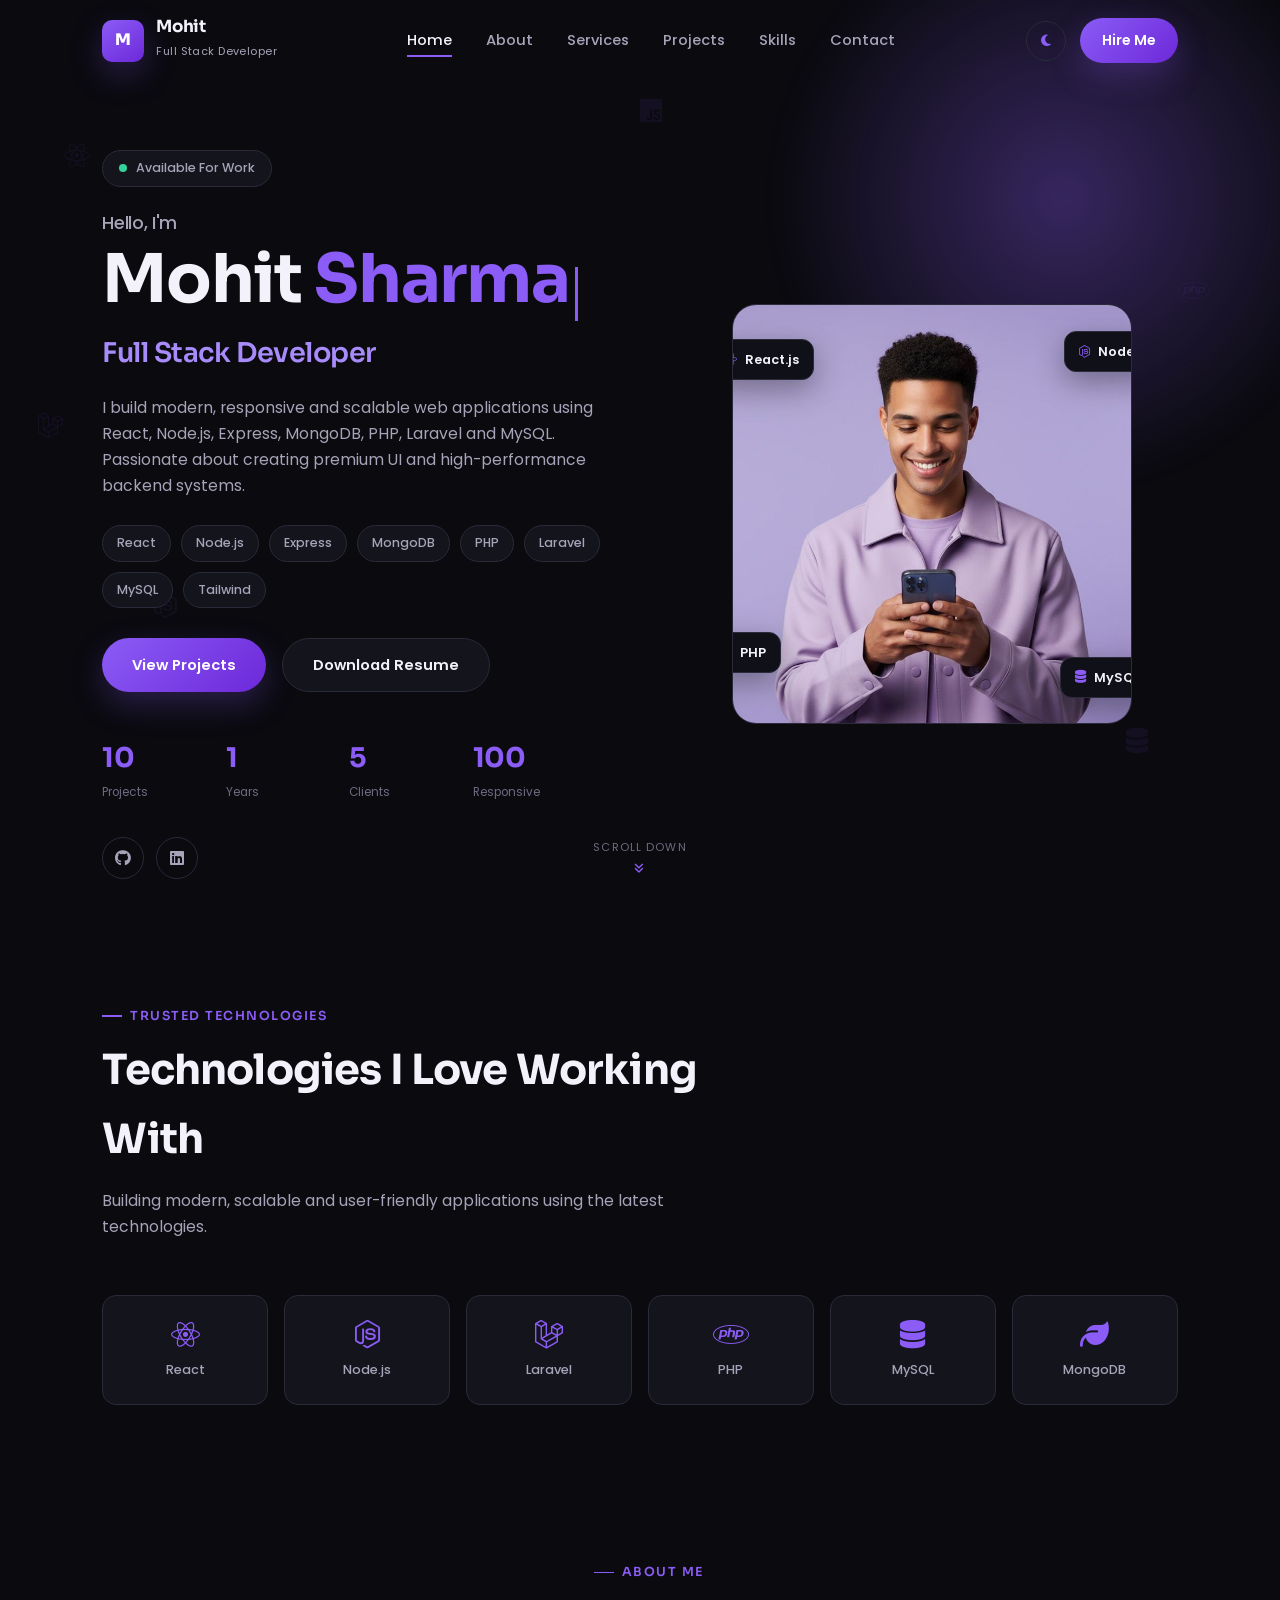
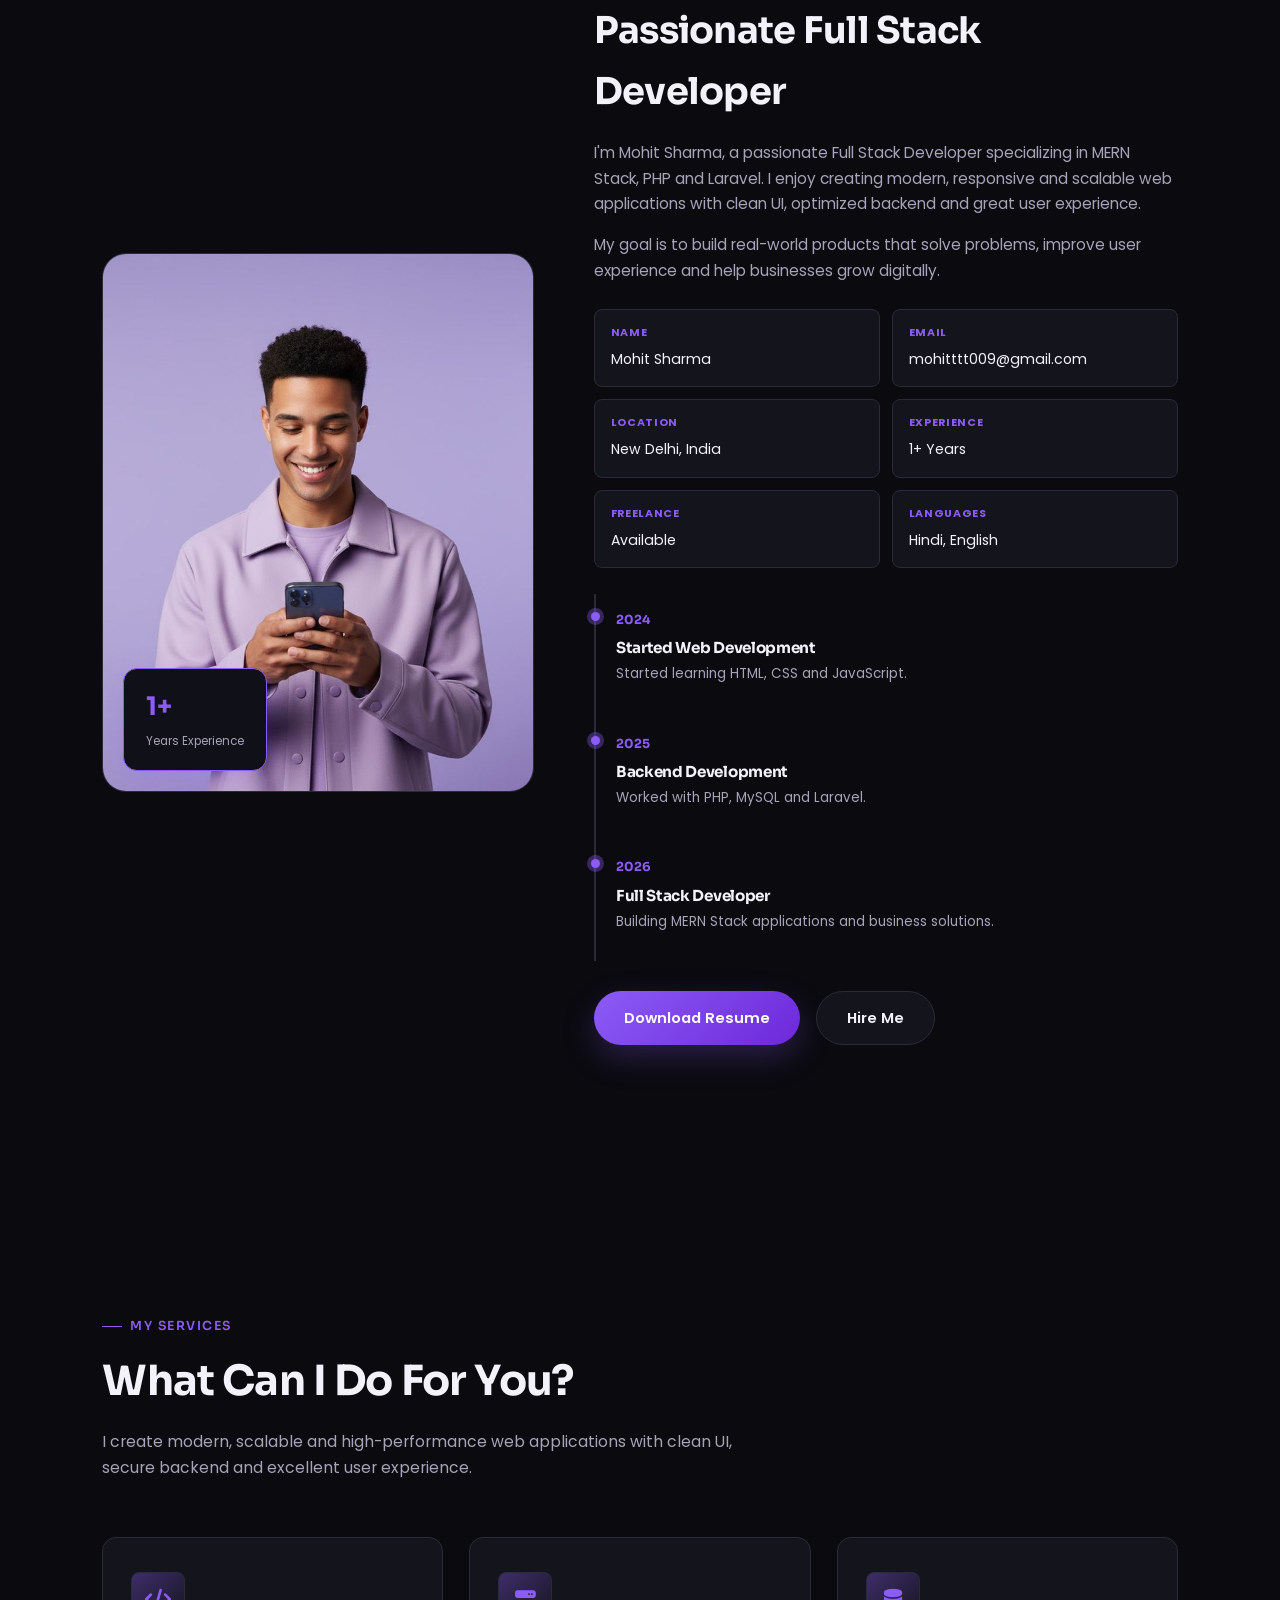
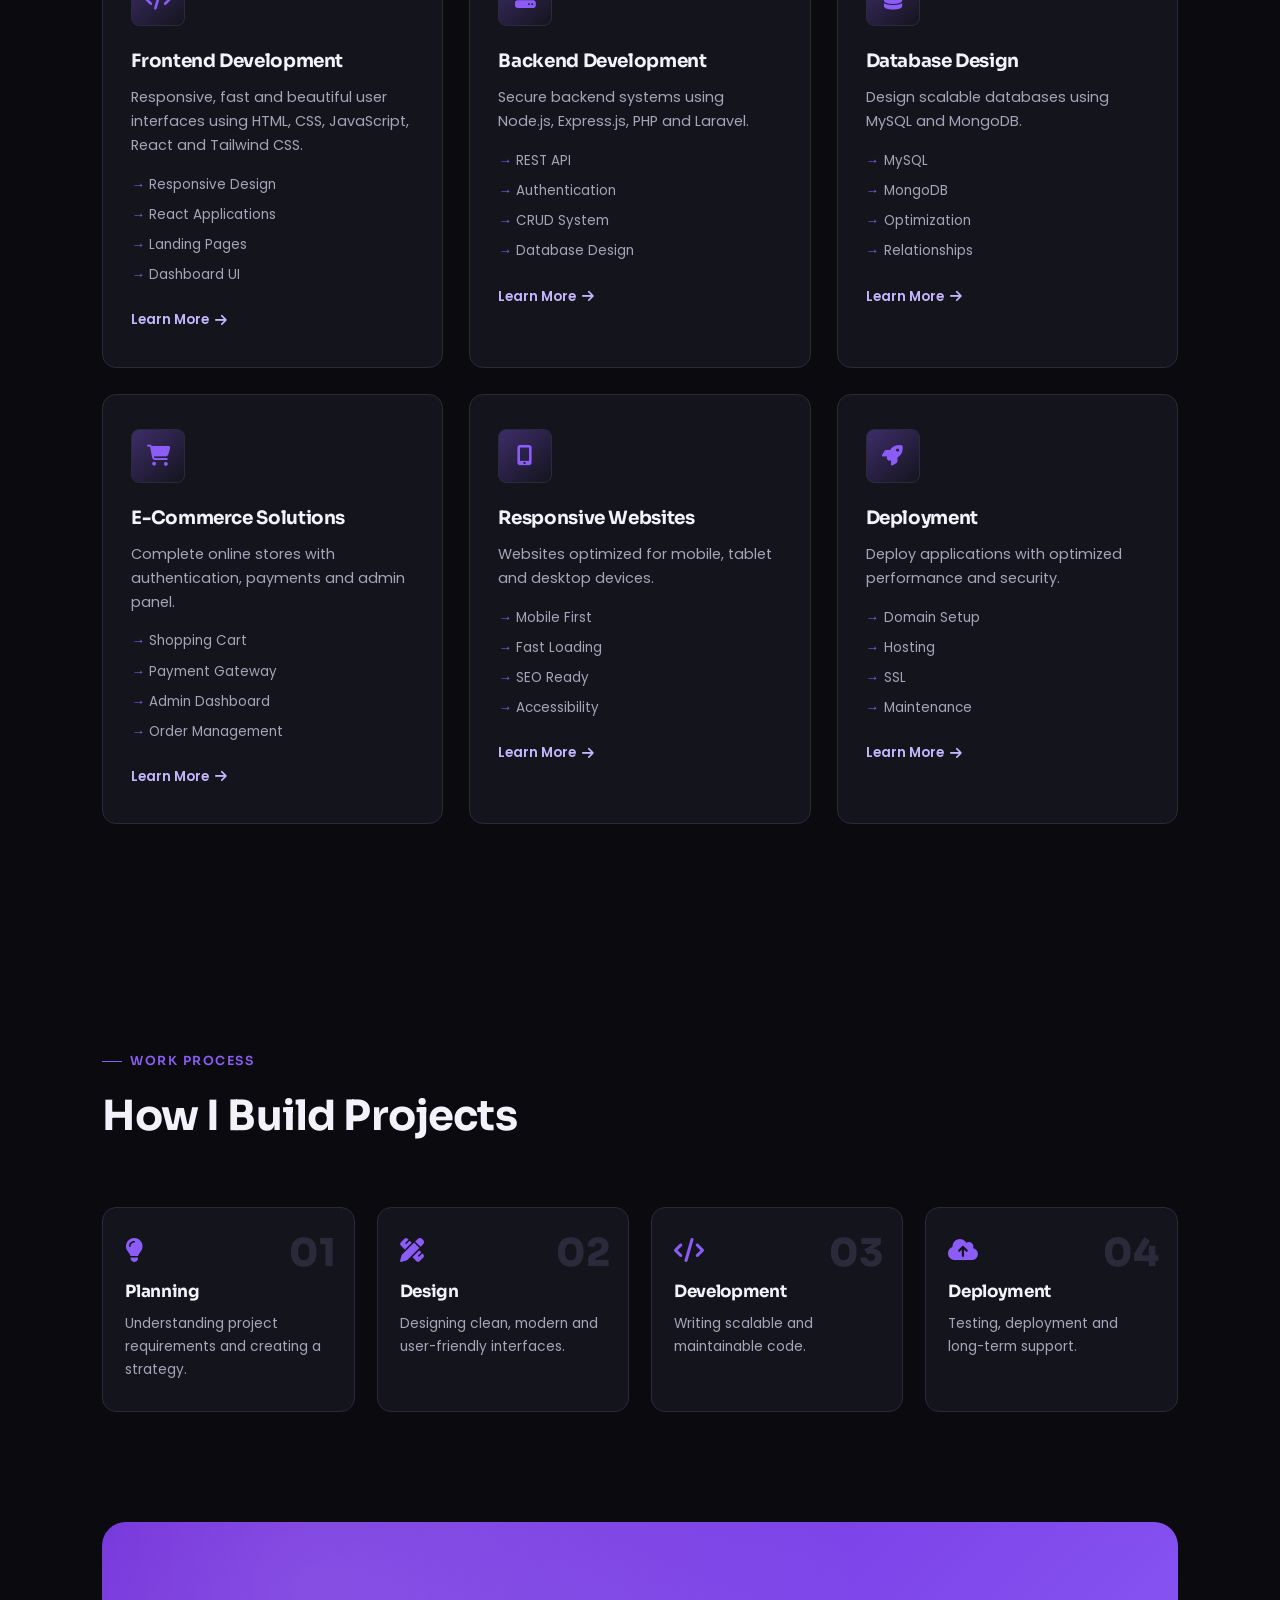
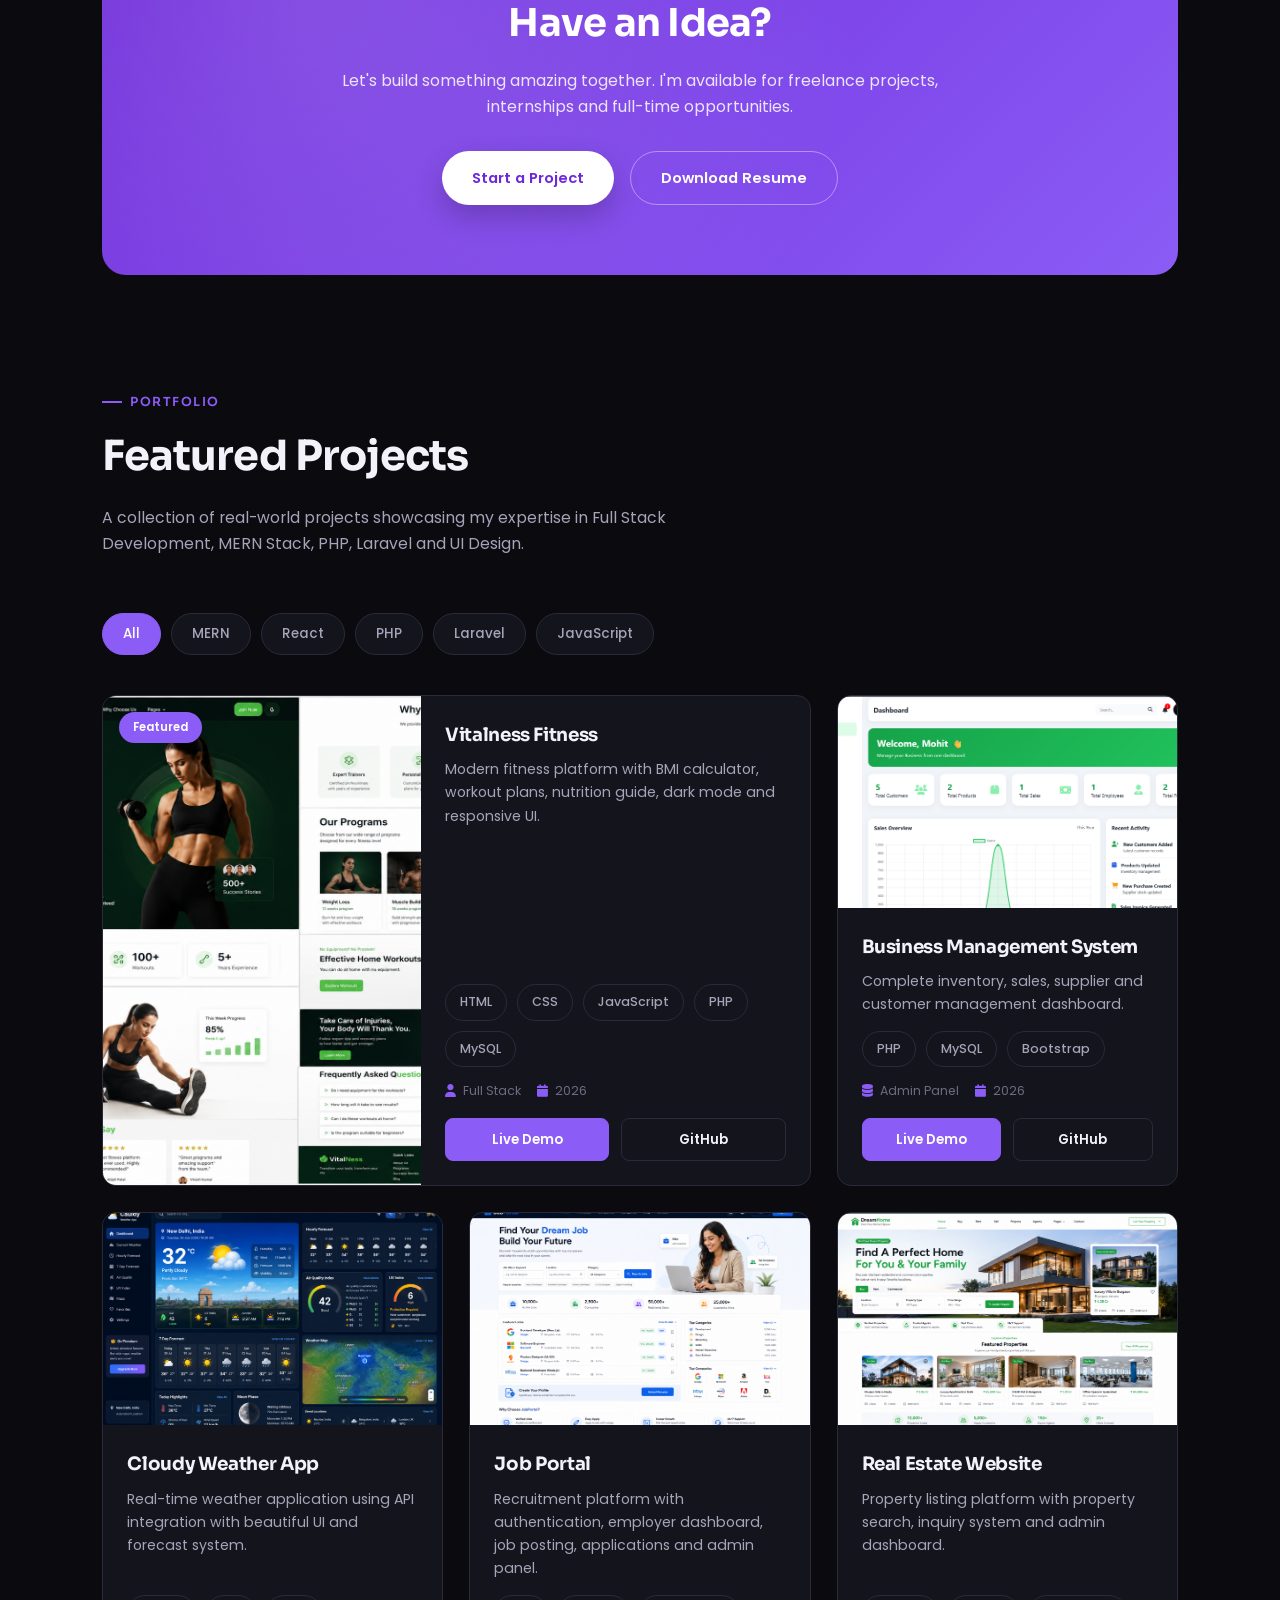
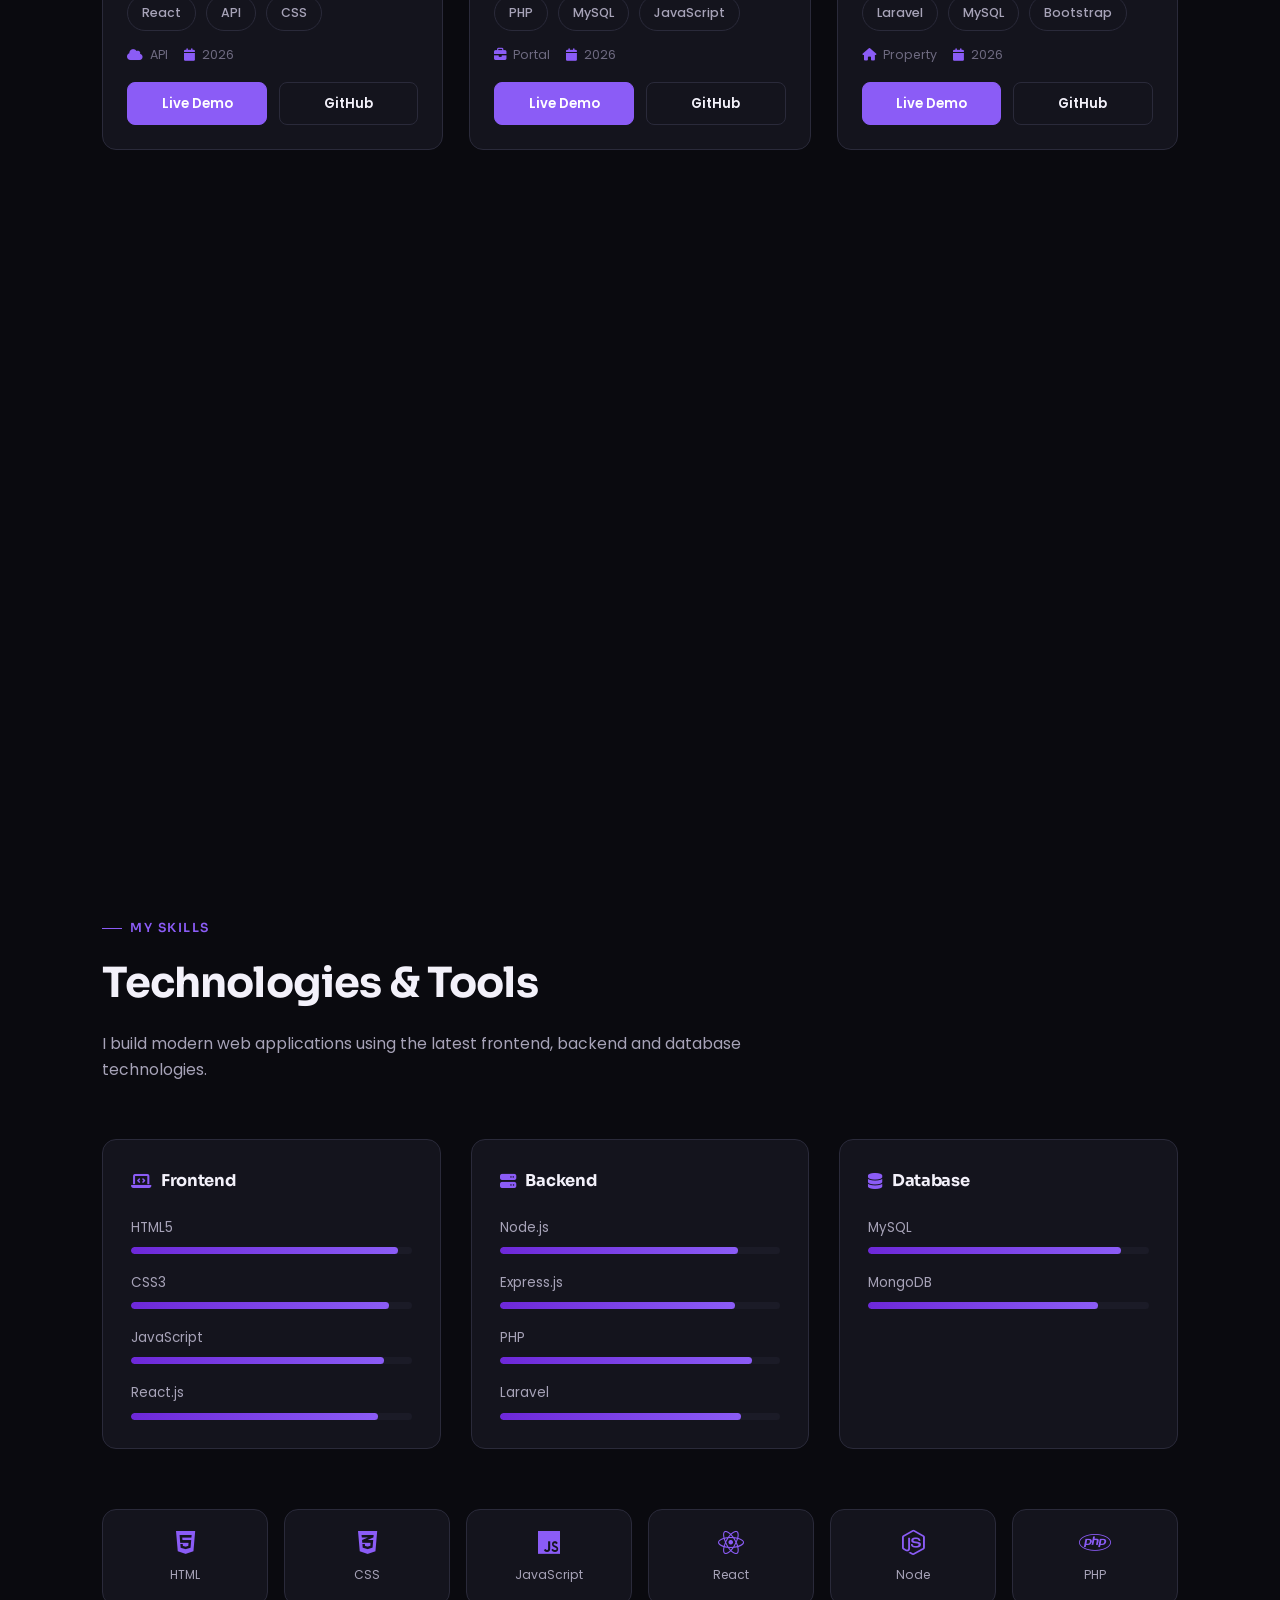
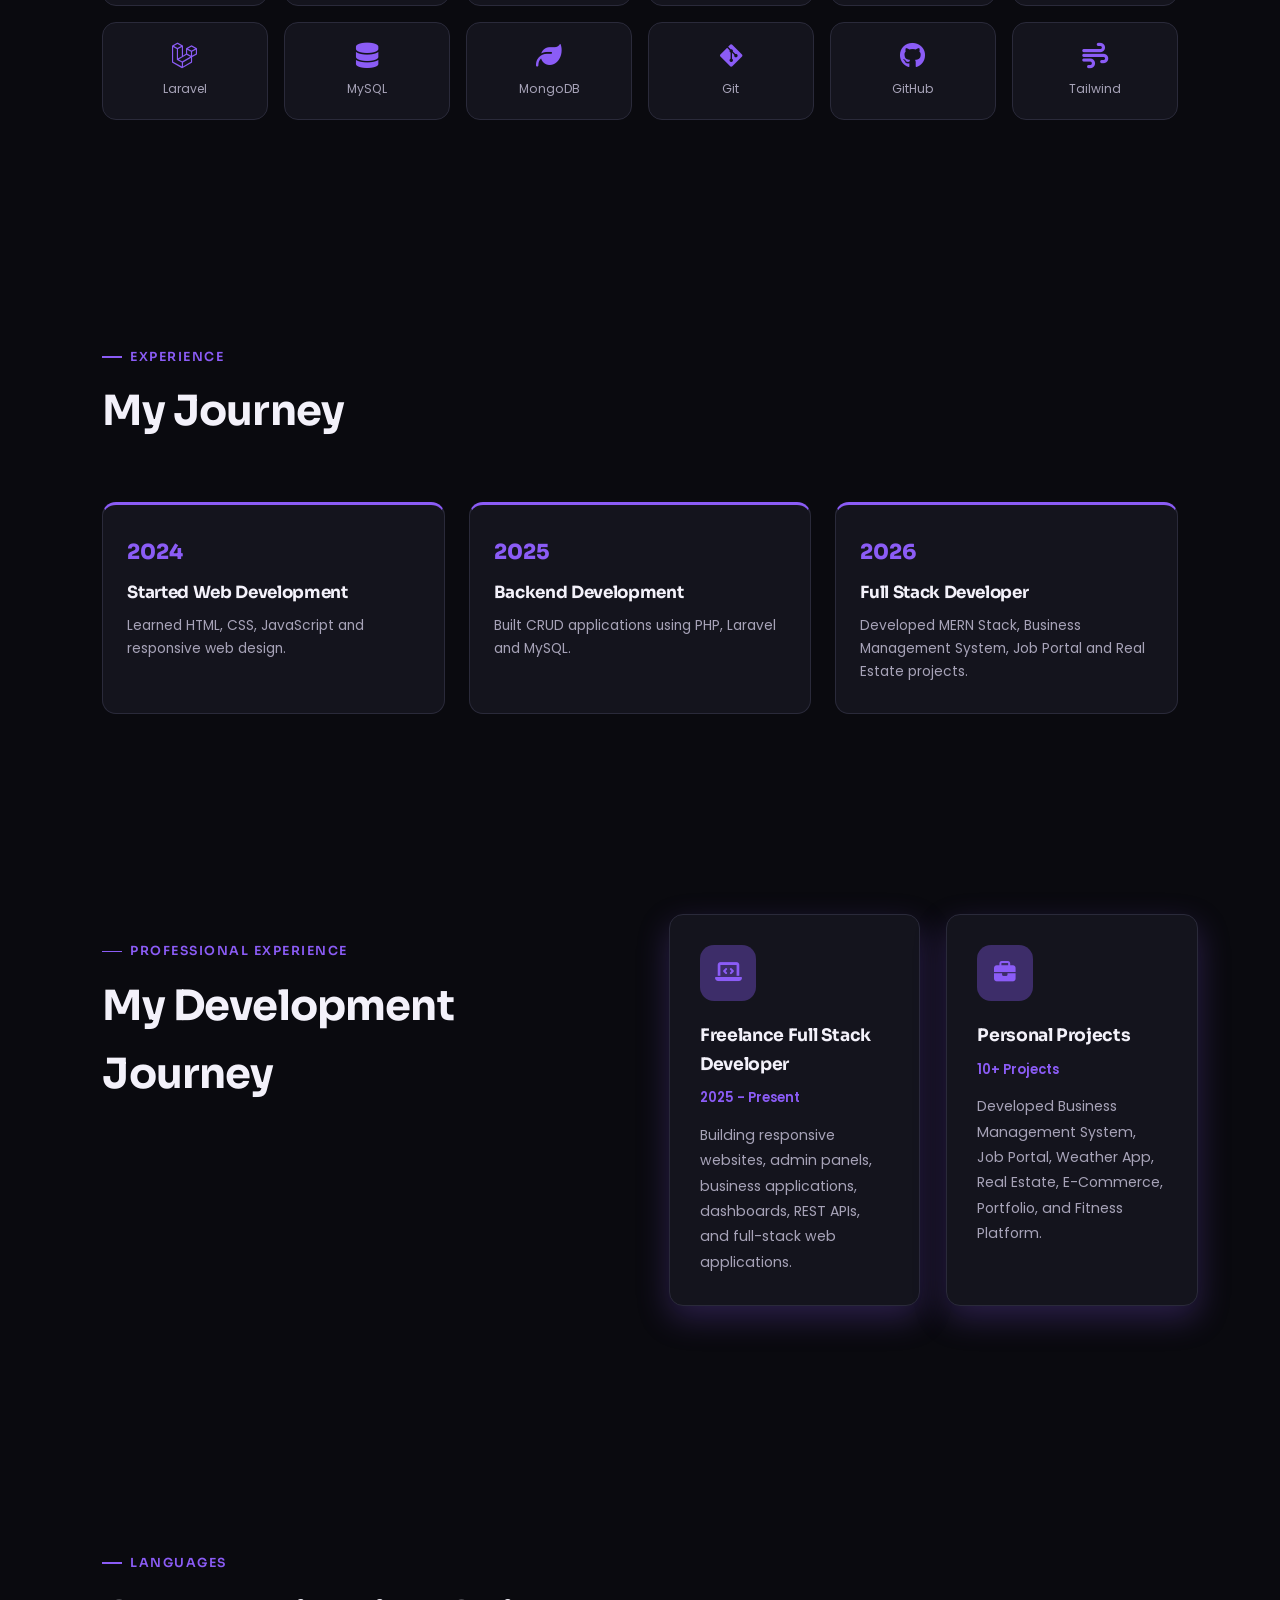
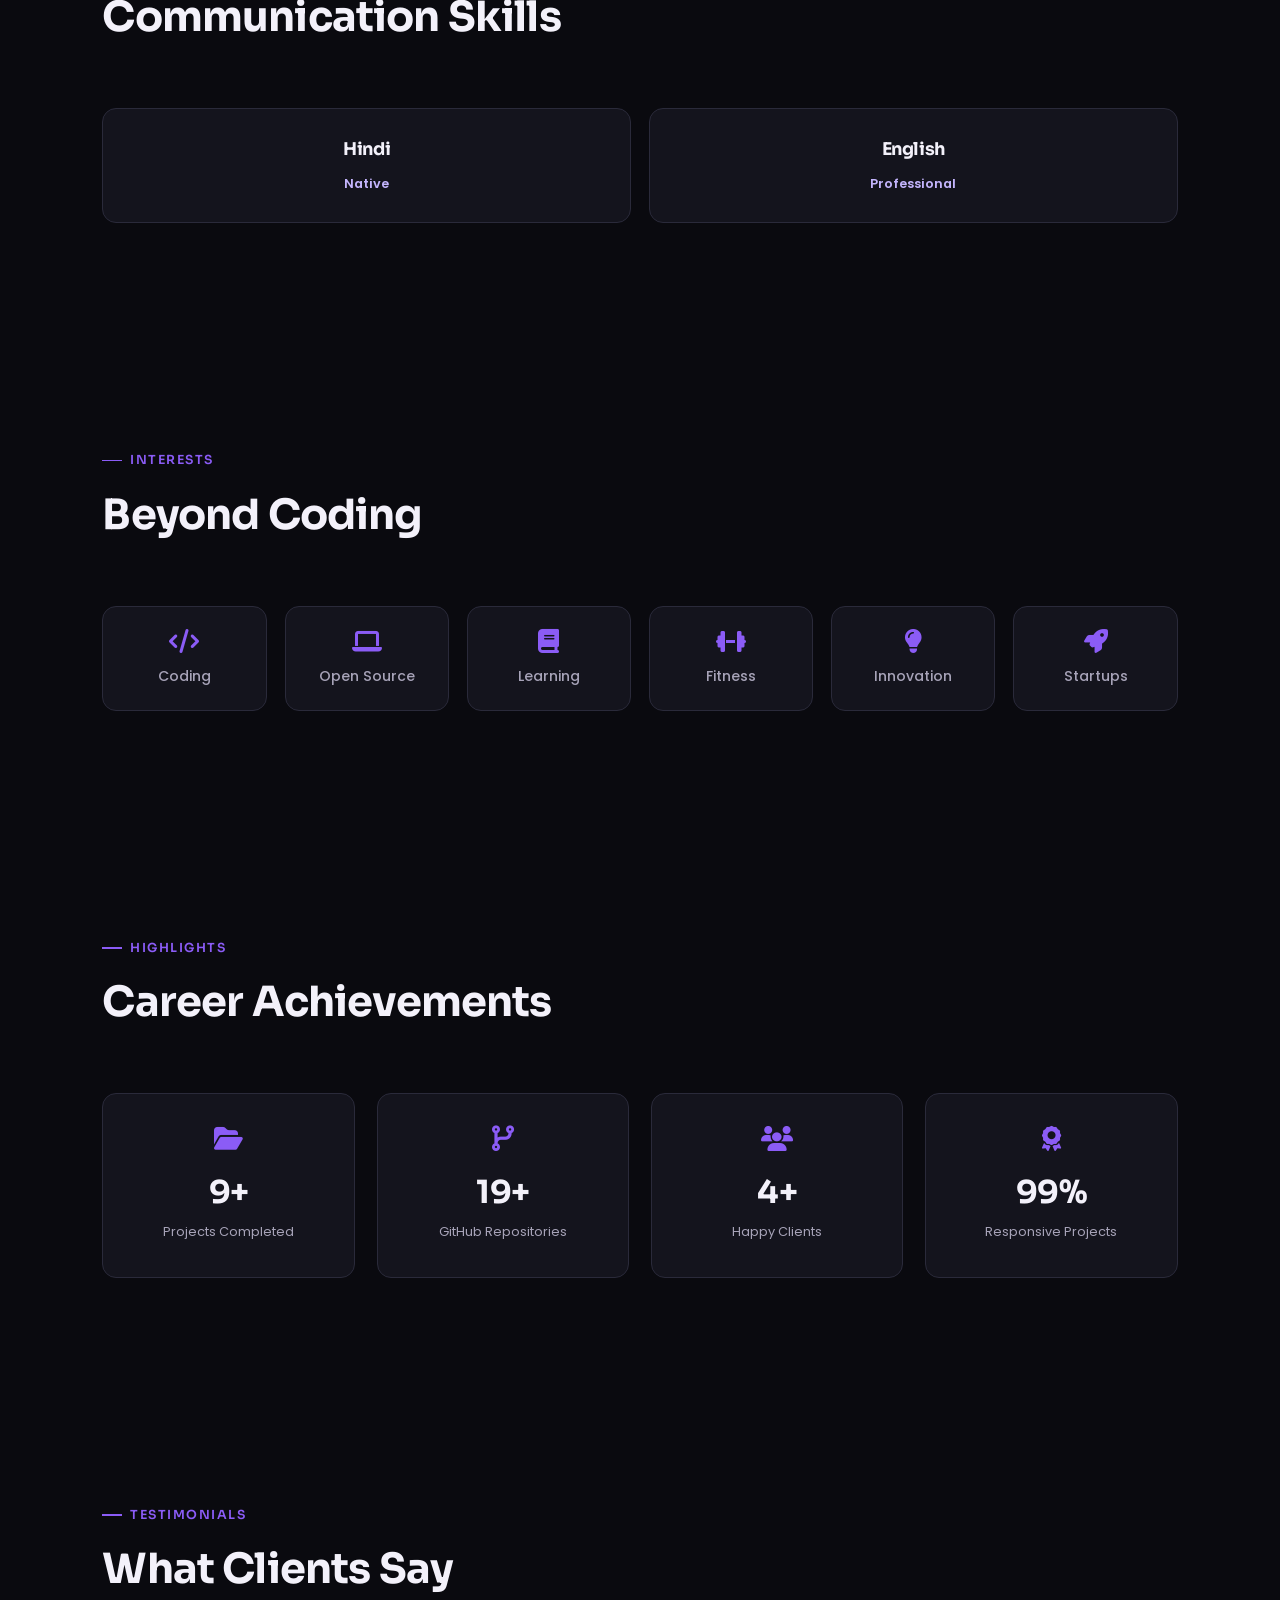
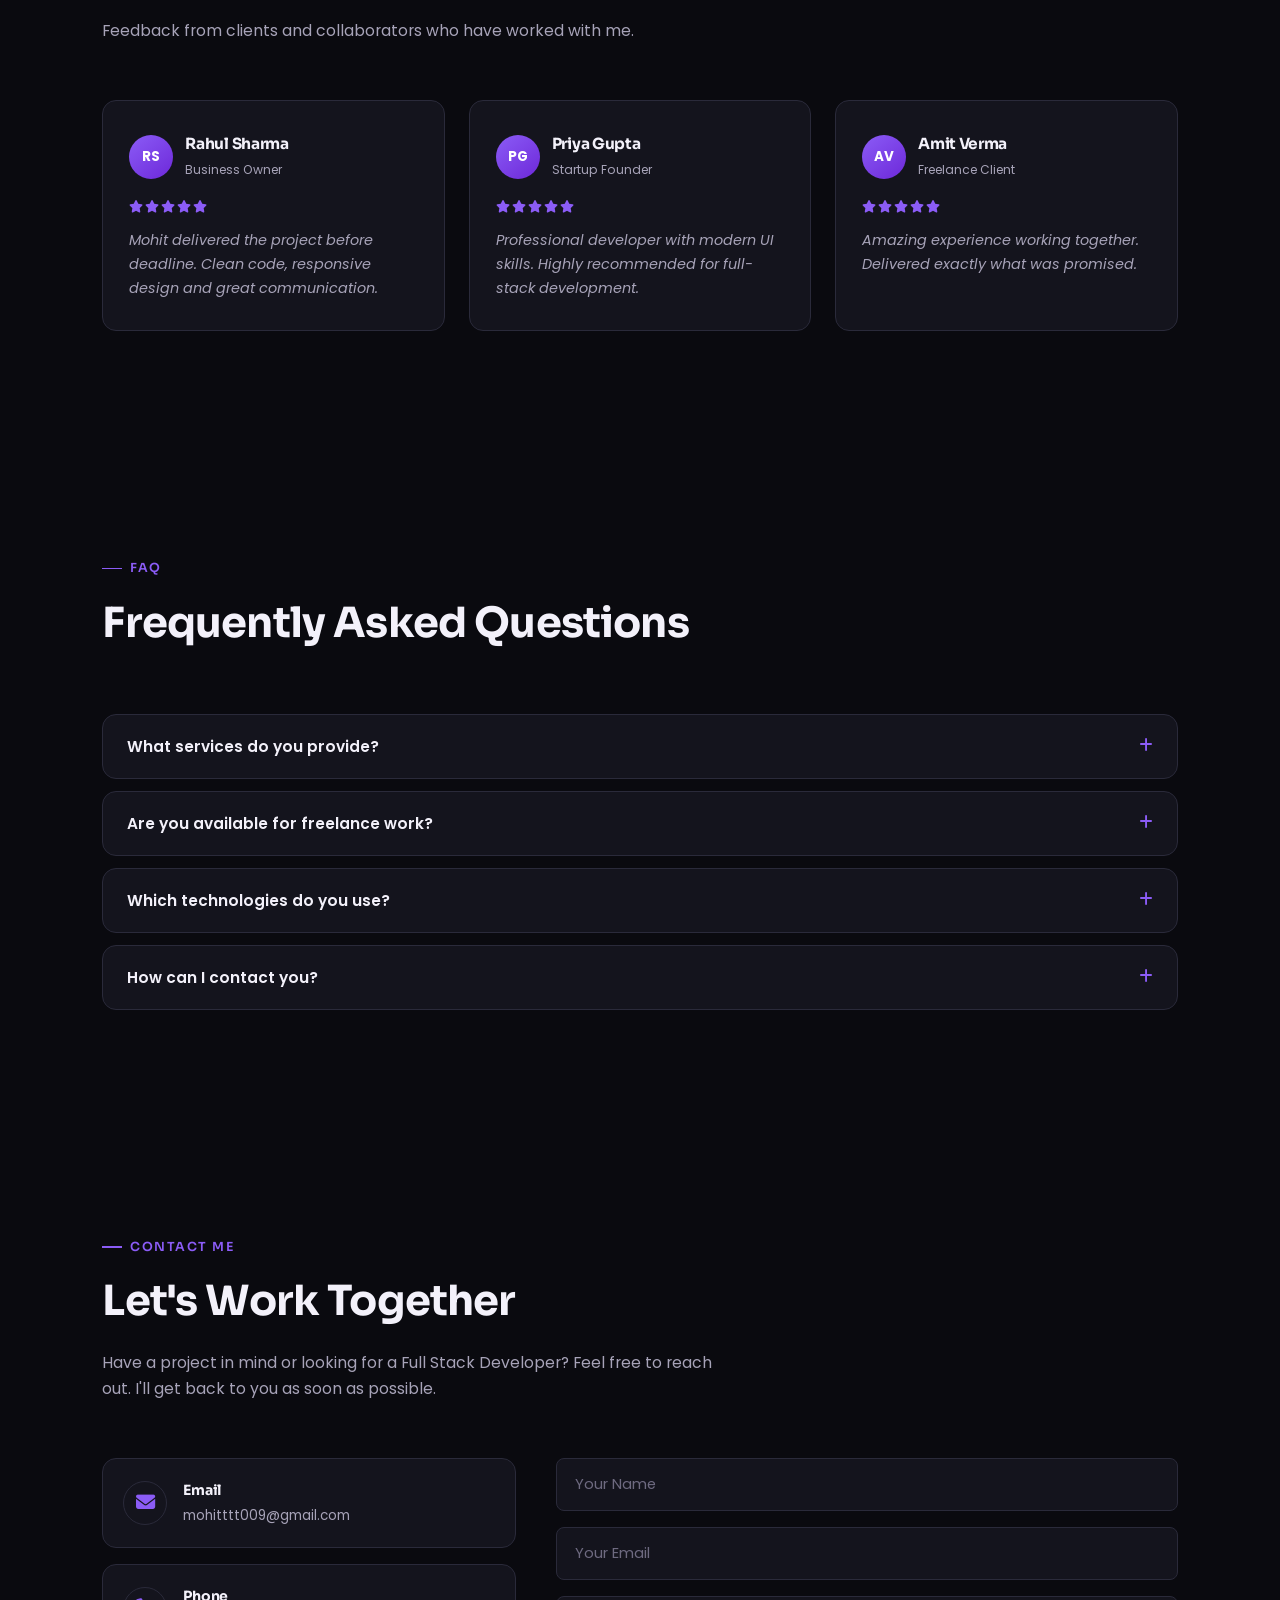
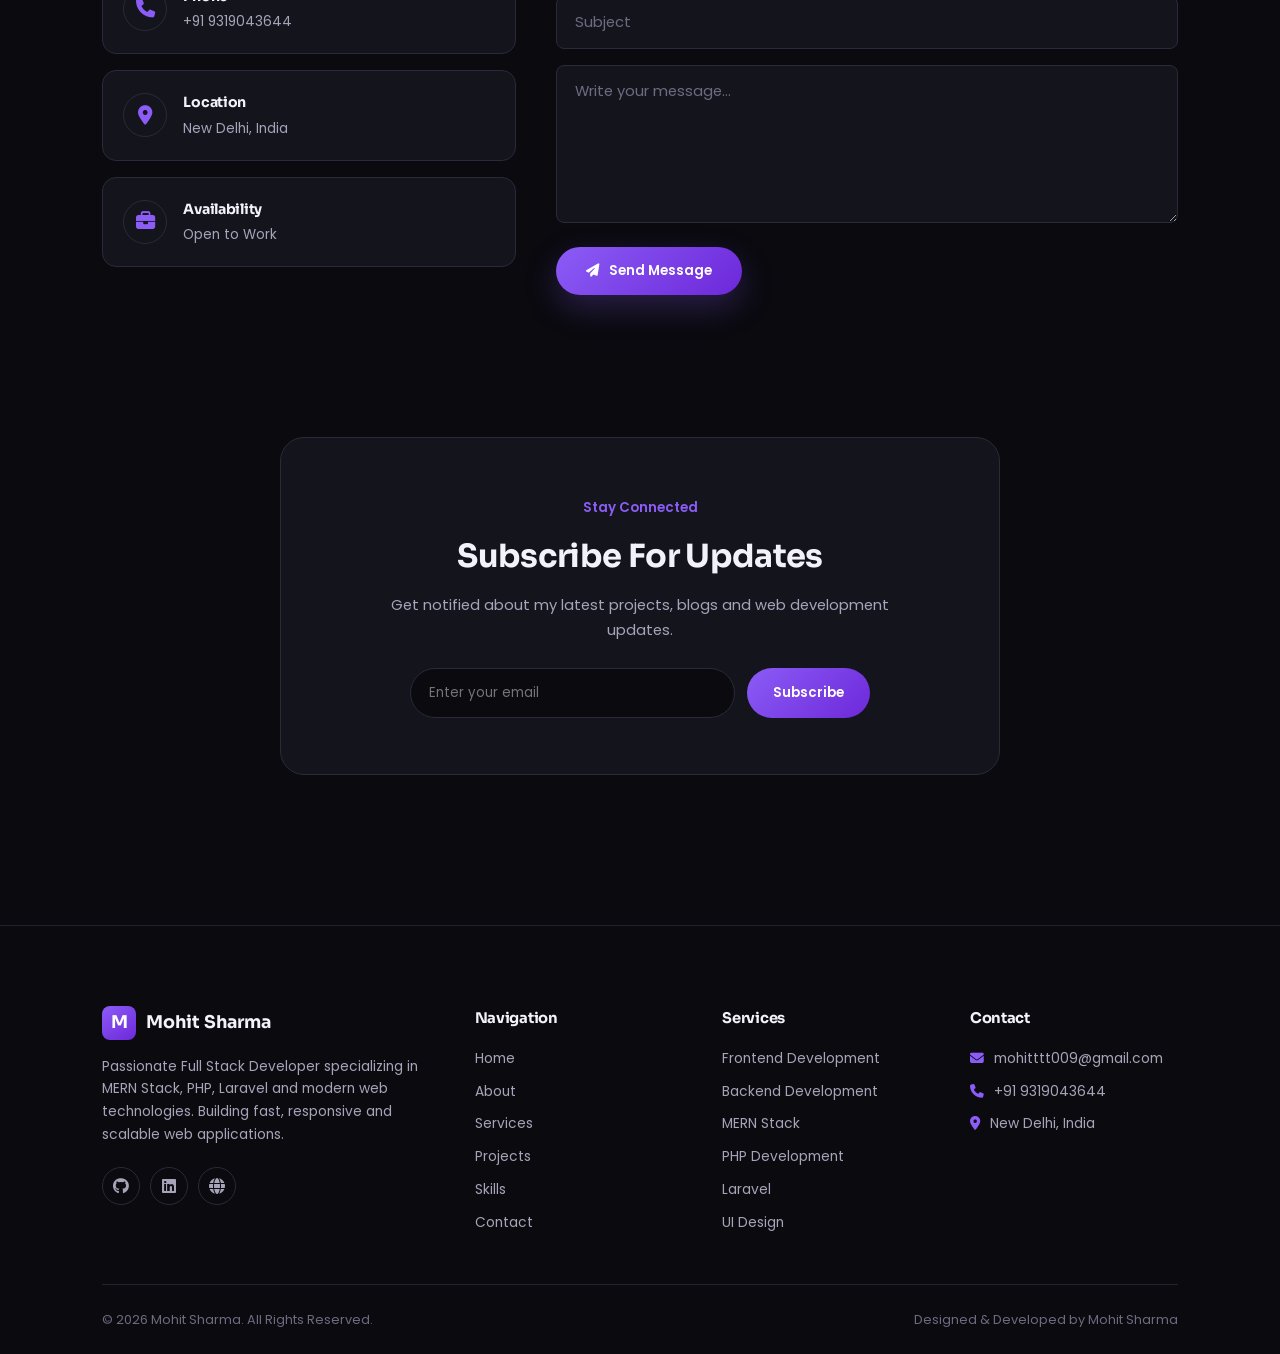
==== index.html @ 986a9dd9 "fix: Update resume download links to point to the new DOCX file" ====
<!DOCTYPE html>
<html lang="en" data-theme="dark">

<head>

    <meta charset="UTF-8">
    <meta name="viewport" content="width=device-width, initial-scale=1.0">
    <meta name="description"
        content="Mohit Sharma — Full Stack Developer building modern MERN, PHP and Laravel web applications with clean UI and scalable backend systems.">
    <meta name="theme-color" content="#0a0a0f">
    <meta property="og:title" content="Mohit Sharma | Full Stack Developer">
    <meta property="og:description" content="Full Stack Developer specializing in React, Node.js, PHP and Laravel.">
    <meta property="og:type" content="website">

    <title>Mohit Sharma | Full Stack Developer</title>

    <!-- Google Font -->
    <link rel="preconnect" href="https://fonts.googleapis.com">
    <link rel="preconnect" href="https://fonts.gstatic.com" crossorigin>
    <link
        href="https://fonts.googleapis.com/css2?family=Poppins:wght@300;400;500;600;700;800&family=Sora:wght@400;600;700;800&display=swap"
        rel="stylesheet">

    <!-- Font Awesome -->
    <link rel="stylesheet" href="https://cdnjs.cloudflare.com/ajax/libs/font-awesome/6.7.2/css/all.min.css">

    <link rel="stylesheet" href="src/styles.css">

</head>

<body>

    <!--  SCROLL PROGRESS  -->
    <div class="scroll-progress">
        <div class="scroll-bar" id="scrollBar"></div>
    </div>


    <!--  NAVBAR  -->
    <header class="header" id="header">
        <nav class="navbar">
            <a href="#" class="logo">
                <div class="logo-icon">M</div>
                <div class="logo-text">
                    <h2>Mohit</h2>
                    <span>Full Stack Developer</span>
                </div>
            </a>

            <ul class="nav-menu" id="navMenu">
                <li><a href="#" class="active">Home</a></li>
                <li><a href="#about">About</a></li>
                <li><a href="#services">Services</a></li>
                <li><a href="#projects">Projects</a></li>
                <li><a href="#skills">Skills</a></li>
                <li><a href="#contact">Contact</a></li>
            </ul>

            <div class="nav-right">
                <button class="theme-btn" id="themeBtn" aria-label="Toggle dark and light mode">
                    <i class="fa-solid fa-moon"></i>
                </button>
                <a href="#contact" class="hire-btn">Hire Me</a>
                <button class="menu-btn" id="menuBtn" aria-label="Toggle menu">
                    <i class="fa-solid fa-bars"></i>
                </button>
            </div>
        </nav>
    </header>

    <!--  HERO  -->
    <section class="hero">

        <div class="hero-left" data-reveal>
            <div class="hero-badge">
                <span class="dot"></span>
                Available For Work
            </div>

            <h3> Hello, I'm</h3>
            <h1>Mohit <span class="accent-text">Sharma</span></h1>
            <h2>Full Stack Developer</h2>

            <p>
                I build modern, responsive and scalable web applications using
                React, Node.js, Express, MongoDB, PHP, Laravel and MySQL.
                Passionate about creating premium UI and high-performance backend systems.
            </p>

            <div class="tech-stack">
                <span>React</span>
                <span>Node.js</span>
                <span>Express</span>
                <span>MongoDB</span>
                <span>PHP</span>
                <span>Laravel</span>
                <span>MySQL</span>
                <span>Tailwind</span>
            </div>

            <div class="hero-buttons">
                <a href="#projects" class="btn-primary">View Projects</a>
                <a href="assets/resume/Mohit-Resume.docx" class="btn-secondary" download>Download Resume</a>
            </div>

            <div class="hero-stats">
                <div class="stat-card">
                    <h2 data-count="10">0</h2>
                    <p>Projects</p>
                </div>
                <div class="stat-card">
                    <h2 data-count="1">0</h2>
                    <p>Years</p>
                </div>
                <div class="stat-card">
                    <h2 data-count="5">0</h2>
                    <p>Clients</p>
                </div>
                <div class="stat-card">
                    <h2 data-count="100">0</h2>
                    <p>Responsive</p>
                </div>
            </div>

            <div class="hero-social">
                <a href="https://github.com/mohittttdev" target="_blank" rel="noopener" aria-label="GitHub"><i
                        class="fab fa-github"></i></a>
                        
                <a href="https://www.linkedin.com/in/mohit-sharma-130b15418/" target="_blank" rel="noopener" aria-label="LinkedIn"><i class="fab fa-linkedin"></i></a>
                
            </div>
        </div>

        <div class="hero-right" data-reveal>
            <div class="image-wrapper">
                <img src="asset/image.png" alt="Portrait of Mohit Sharma, Full Stack Developer" loading="eager">

                <div class="floating-card top-left"><i class="fab fa-react"></i> React.js</div>
                <div class="floating-card top-right"><i class="fab fa-node-js"></i> Node.js</div>
                <div class="floating-card bottom-left"><i class="fab fa-php"></i> PHP</div>
                <div class="floating-card bottom-right"><i class="fas fa-database"></i> MySQL</div>
            </div>
        </div>
    </section>

    <div class="scroll-down">
        <span>Scroll Down</span>
        <i class="fa-solid fa-angles-down"></i>
    </div>

    <!--  TRUSTED  -->
    <section class="trusted">
        <div class="section-title" data-reveal>
            <span>Trusted Technologies</span>
            <h2>Technologies I Love Working With</h2>
            <p>Building modern, scalable and user-friendly applications using the latest technologies.</p>
        </div>

        <div class="trusted-grid" data-reveal>
            <div class="trusted-card"><i class="fa-brands fa-react"></i><span>React</span></div>
            <div class="trusted-card"><i class="fa-brands fa-node-js"></i><span>Node.js</span></div>
            <div class="trusted-card"><i class="fa-brands fa-laravel"></i><span>Laravel</span></div>
            <div class="trusted-card"><i class="fa-brands fa-php"></i><span>PHP</span></div>
            <div class="trusted-card"><i class="fa-solid fa-database"></i><span>MySQL</span></div>
            <div class="trusted-card"><i class="fa-solid fa-leaf"></i><span>MongoDB</span></div>
        </div>
    </section>

    <!--  ABOUT  -->
    <section class="about" id="about">

        <div class="about-left" data-reveal>
            <div class="about-image">
                <img src="asset/image.png" alt="Mohit Sharma working at a desk" loading="lazy">
                <div class="experience-card">
                    <h2>1+</h2>
                    <span>Years Experience</span>
                </div>
            </div>
        </div>

        <div class="about-right" data-reveal>
            <span class="section-tag">About Me</span>
            <h2>Passionate Full Stack Developer</h2>

            <p>
                I'm Mohit Sharma, a passionate Full Stack Developer specializing
                in MERN Stack, PHP and Laravel. I enjoy creating modern,
                responsive and scalable web applications with clean UI,
                optimized backend and great user experience.
            </p>

            <p>
                My goal is to build real-world products that solve problems,
                improve user experience and help businesses grow digitally.
            </p>

            <div class="personal-info">
                <div class="info-box"><strong>Name</strong><span>Mohit Sharma</span></div>
                <div class="info-box"><strong>Email</strong><span>mohitttt009@gmail.com</span></div>
                <div class="info-box"><strong>Location</strong><span>New Delhi, India</span></div>
                <div class="info-box"><strong>Experience</strong><span>1+ Years</span></div>
                <div class="info-box"><strong>Freelance</strong><span>Available</span></div>
                <div class="info-box"><strong>Languages</strong><span>Hindi, English</span></div>
            </div>

            <div class="timeline-mini">
                <div class="timeline-item">
                    <span>2024</span>
                    <h4>Started Web Development</h4>
                    <p>Started learning HTML, CSS and JavaScript.</p>
                </div>
                <div class="timeline-item">
                    <span>2025</span>
                    <h4>Backend Development</h4>
                    <p>Worked with PHP, MySQL and Laravel.</p>
                </div>
                <div class="timeline-item">
                    <span>2026</span>
                    <h4>Full Stack Developer</h4>
                    <p>Building MERN Stack applications and business solutions.</p>
                </div>
            </div>

            <div class="about-buttons">
                <a href="asset/Mohit-Resume.docx" class="btn-primary" download>Download Resume</a>
                <a href="#contact" class="btn-secondary">Hire Me</a>
            </div>
        </div>
    </section>

    <!--  SERVICES  -->
    <section class="services" id="services">
        <div class="section-header" data-reveal>
            <span class="section-tag">My Services</span>
            <h2>What Can I Do For You?</h2>
            <p>I create modern, scalable and high-performance web applications with clean UI, secure backend and
                excellent user experience.</p>
        </div>

        <div class="services-grid">

            <article class="service-card" data-reveal>
                <div class="service-icon"><i class="fa-solid fa-code"></i></div>
                <h3>Frontend Development</h3>
                <p>Responsive, fast and beautiful user interfaces using HTML, CSS, JavaScript, React and Tailwind CSS.
                </p>
                <ul>
                    <li>Responsive Design</li>
                    <li>React Applications</li>
                    <li>Landing Pages</li>
                    <li>Dashboard UI</li>
                </ul>
                <a href="#contact">Learn More <i class="fa-solid fa-arrow-right"></i></a>
            </article>

            <article class="service-card" data-reveal>
                <div class="service-icon"><i class="fa-solid fa-server"></i></div>
                <h3>Backend Development</h3>
                <p>Secure backend systems using Node.js, Express.js, PHP and Laravel.</p>
                <ul>
                    <li>REST API</li>
                    <li>Authentication</li>
                    <li>CRUD System</li>
                    <li>Database Design</li>
                </ul>
                <a href="#contact">Learn More <i class="fa-solid fa-arrow-right"></i></a>
            </article>

            <article class="service-card" data-reveal>
                <div class="service-icon"><i class="fa-solid fa-database"></i></div>
                <h3>Database Design</h3>
                <p>Design scalable databases using MySQL and MongoDB.</p>
                <ul>
                    <li>MySQL</li>
                    <li>MongoDB</li>
                    <li>Optimization</li>
                    <li>Relationships</li>
                </ul>
                <a href="#contact">Learn More <i class="fa-solid fa-arrow-right"></i></a>
            </article>

            <article class="service-card" data-reveal>
                <div class="service-icon"><i class="fa-solid fa-cart-shopping"></i></div>
                <h3>E-Commerce Solutions</h3>
                <p>Complete online stores with authentication, payments and admin panel.</p>
                <ul>
                    <li>Shopping Cart</li>
                    <li>Payment Gateway</li>
                    <li>Admin Dashboard</li>
                    <li>Order Management</li>
                </ul>
                <a href="#contact">Learn More <i class="fa-solid fa-arrow-right"></i></a>
            </article>

            <article class="service-card" data-reveal>
                <div class="service-icon"><i class="fa-solid fa-mobile-screen-button"></i></div>
                <h3>Responsive Websites</h3>
                <p>Websites optimized for mobile, tablet and desktop devices.</p>
                <ul>
                    <li>Mobile First</li>
                    <li>Fast Loading</li>
                    <li>SEO Ready</li>
                    <li>Accessibility</li>
                </ul>
                <a href="#contact">Learn More <i class="fa-solid fa-arrow-right"></i></a>
            </article>

            <article class="service-card" data-reveal>
                <div class="service-icon"><i class="fa-solid fa-rocket"></i></div>
                <h3>Deployment</h3>
                <p>Deploy applications with optimized performance and security.</p>
                <ul>
                    <li>Domain Setup</li>
                    <li>Hosting</li>
                    <li>SSL</li>
                    <li>Maintenance</li>
                </ul>
                <a href="#contact">Learn More <i class="fa-solid fa-arrow-right"></i></a>
            </article>

        </div>
    </section>

    <!--  PROCESS  -->
    <section class="process">
        <div class="section-header" data-reveal>
            <span class="section-tag">Work Process</span>
            <h2>How I Build Projects</h2>
        </div>

        <div class="process-grid">
            <div class="process-card" data-reveal>
                <span>01</span>
                <i class="fa-solid fa-lightbulb"></i>
                <h3>Planning</h3>
                <p>Understanding project requirements and creating a strategy.</p>
            </div>
            <div class="process-card" data-reveal>
                <span>02</span>
                <i class="fa-solid fa-pen-ruler"></i>
                <h3>Design</h3>
                <p>Designing clean, modern and user-friendly interfaces.</p>
            </div>
            <div class="process-card" data-reveal>
                <span>03</span>
                <i class="fa-solid fa-code"></i>
                <h3>Development</h3>
                <p>Writing scalable and maintainable code.</p>
            </div>
            <div class="process-card" data-reveal>
                <span>04</span>
                <i class="fa-solid fa-cloud-arrow-up"></i>
                <h3>Deployment</h3>
                <p>Testing, deployment and long-term support.</p>
            </div>
        </div>
    </section>

    <!--  CTA  -->
    <section class="cta">
        <div class="cta-content" data-reveal>
            <h2>Have an Idea?</h2>
            <p>Let's build something amazing together. I'm available for freelance projects, internships and full-time
                opportunities.</p>
            <div class="cta-buttons">
                <a href="#contact" class="btn-primary">Start a Project</a>
                <a href="asset/Mohit-Resume.docx" class="btn-secondary" download>Download Resume</a>
            </div>
        </div>
    </section>

    <!--  PROJECTS -->
    <section class="projects" id="projects">
        <div class="section-header" data-reveal>
            <span class="section-tag">Portfolio</span>
            <h2>Featured Projects</h2>
            <p>A collection of real-world projects showcasing my expertise in Full Stack Development, MERN Stack, PHP,
                Laravel and UI Design.</p>
        </div>

        <div class="project-filter" data-reveal>
            <button class="active" data-filter="all">All</button>
            <button data-filter="mern">MERN</button>
            <button data-filter="react">React</button>
            <button data-filter="php">PHP</button>
            <button data-filter="laravel">Laravel</button>
            <button data-filter="javascript">JavaScript</button>
        </div>

        <div class="projects-grid">

            <article class="project-card featured" data-reveal data-category="php javascript">
                <span class="featured-badge"> Featured</span>
                <div class="project-image">
                    <img src="asset/vitalnesss.png" alt="Vitalness Fitness platform homepage" loading="lazy">
                </div>
                <div class="project-content">
                    <h3>Vitalness Fitness</h3>
                    <p>Modern fitness platform with BMI calculator, workout plans, nutrition guide, dark mode and
                        responsive UI.</p>
                    <div class="tech-stack">
                        <span>HTML</span><span>CSS</span><span>JavaScript</span><span>PHP</span><span>MySQL</span>
                    </div>
                    <div class="project-info">
                        <span><i class="fa-solid fa-user"></i> Full Stack</span>
                        <span><i class="fa-solid fa-calendar"></i> 2026</span>
                    </div>
                    <div class="project-buttons">
                        <a href="#">Live Demo</a>
                        <a href="#">GitHub</a>
                    </div>
                </div>
            </article>

            <article class="project-card" data-reveal data-category="php">
                <div class="project-image">
                    <img src="asset/bms.png" alt="Business Management System dashboard" loading="lazy">
                </div>
                <div class="project-content">
                    <h3>Business Management System</h3>
                    <p>Complete inventory, sales, supplier and customer management dashboard.</p>
                    <div class="tech-stack">
                        <span>PHP</span><span>MySQL</span><span>Bootstrap</span>
                    </div>
                    <div class="project-info">
                        <span><i class="fa-solid fa-database"></i> Admin Panel</span>
                        <span><i class="fa-solid fa-calendar"></i> 2026</span>
                    </div>
                    <div class="project-buttons">
                        <a href="#">Live Demo</a>
                        <a href="#">GitHub</a>
                    </div>
                </div>
            </article>

            <article class="project-card" data-reveal data-category="react javascript">
                <div class="project-image">
                    <img src="asset/cauldy.png" alt="Cloudy Weather App interface" loading="lazy">
                </div>
                <div class="project-content">
                    <h3>Cloudy Weather App</h3>
                    <p>Real-time weather application using API integration with beautiful UI and forecast system.</p>
                    <div class="tech-stack">
                        <span>React</span><span>API</span><span>CSS</span>
                    </div>
                    <div class="project-info">
                        <span><i class="fa-solid fa-cloud"></i> API</span>
                        <span><i class="fa-solid fa-calendar"></i> 2026</span>
                    </div>
                    <div class="project-buttons">
                        <a href="#">Live Demo</a>
                        <a href="#">GitHub</a>
                    </div>
                </div>
            </article>

            <article class="project-card" data-reveal data-category="php javascript">
                <div class="project-image">
                    <img src="asset/job.png" alt="Job Portal listing page" loading="lazy">
                </div>
                <div class="project-content">
                    <h3>Job Portal</h3>
                    <p>Recruitment platform with authentication, employer dashboard, job posting, applications and admin
                        panel.</p>
                    <div class="tech-stack">
                        <span>PHP</span><span>MySQL</span><span>JavaScript</span>
                    </div>
                    <div class="project-info">
                        <span><i class="fa-solid fa-briefcase"></i> Portal</span>
                        <span><i class="fa-solid fa-calendar"></i> 2026</span>
                    </div>
                    <div class="project-buttons">
                        <a href="#">Live Demo</a>
                        <a href="#">GitHub</a>
                    </div>
                </div>
            </article>

            <article class="project-card" data-reveal data-category="laravel">
                <div class="project-image">
                    <img src="asset/realestate.png" alt="Real Estate listing website" loading="lazy">
                </div>
                <div class="project-content">
                    <h3>Real Estate Website</h3>
                    <p>Property listing platform with property search, inquiry system and admin dashboard.</p>
                    <div class="tech-stack">
                        <span>Laravel</span><span>MySQL</span><span>Bootstrap</span>
                    </div>
                    <div class="project-info">
                        <span><i class="fa-solid fa-house"></i> Property</span>
                        <span><i class="fa-solid fa-calendar"></i> 2026</span>
                    </div>
                    <div class="project-buttons">
                        <a href="#">Live Demo</a>
                        <a href="#">GitHub</a>
                    </div>
                </div>
            </article>

            <article class="project-card" data-reveal data-category="javascript">
                <div class="shine"></div>
                <div class="project-image">
                    <img src="asset/portfolio.png" alt="Personal Portfolio landing page" loading="lazy">
                </div>
                <div class="project-content">
                    <h3>Personal Portfolio</h3>
                    <p>Modern developer portfolio with premium UI, animations, responsive layout and dark mode.</p>
                    <div class="tech-stack">
                        <span>HTML</span><span>CSS</span><span>JavaScript</span>
                    </div>
                    <div class="project-info">
                        <span><i class="fa-solid fa-code"></i> Portfolio</span>
                        <span><i class="fa-solid fa-calendar"></i> 2026</span>
                    </div>
                    <div class="project-buttons">
                        <a href="#">Live Demo</a>
                        <a href="#">GitHub</a>
                    </div>
                </div>
            </article>

        </div>
    </section>

    <!-- SKILLS -->
    <section class="skills" id="skills">
        <div class="section-header" data-reveal>
            <span class="section-tag">My Skills</span>
            <h2>Technologies & Tools</h2>
            <p>I build modern web applications using the latest frontend, backend and database technologies.</p>
        </div>

        <div class="skills-container">

            <div class="skill-category" data-reveal>
                <h3><i class="fa-solid fa-laptop-code"></i> Frontend</h3>
                <div class="skill-item"><span>HTML5</span>
                    <div class="progress">
                        <div class="progress-bar" data-width="95%">95%</div>
                    </div>
                </div>
                <div class="skill-item"><span>CSS3</span>
                    <div class="progress">
                        <div class="progress-bar" data-width="92%">92%</div>
                    </div>
                </div>
                <div class="skill-item"><span>JavaScript</span>
                    <div class="progress">
                        <div class="progress-bar" data-width="90%">90%</div>
                    </div>
                </div>
                <div class="skill-item"><span>React.js</span>
                    <div class="progress">
                        <div class="progress-bar" data-width="88%">88%</div>
                    </div>
                </div>
            </div>

            <div class="skill-category" data-reveal>
                <h3><i class="fa-solid fa-server"></i> Backend</h3>
                <div class="skill-item"><span>Node.js</span>
                    <div class="progress">
                        <div class="progress-bar" data-width="85%">85%</div>
                    </div>
                </div>
                <div class="skill-item"><span>Express.js</span>
                    <div class="progress">
                        <div class="progress-bar" data-width="84%">84%</div>
                    </div>
                </div>
                <div class="skill-item"><span>PHP</span>
                    <div class="progress">
                        <div class="progress-bar" data-width="90%">90%</div>
                    </div>
                </div>
                <div class="skill-item"><span>Laravel</span>
                    <div class="progress">
                        <div class="progress-bar" data-width="86%">86%</div>
                    </div>
                </div>
            </div>

            <div class="skill-category" data-reveal>
                <h3><i class="fa-solid fa-database"></i> Database</h3>
                <div class="skill-item"><span>MySQL</span>
                    <div class="progress">
                        <div class="progress-bar" data-width="90%">90%</div>
                    </div>
                </div>
                <div class="skill-item"><span>MongoDB</span>
                    <div class="progress">
                        <div class="progress-bar" data-width="82%">82%</div>
                    </div>
                </div>
            </div>

        </div>

        <div class="tech-icons" data-reveal>
            <div class="tech-card"><i class="fa-brands fa-html5"></i><span>HTML</span></div>
            <div class="tech-card"><i class="fa-brands fa-css3-alt"></i><span>CSS</span></div>
            <div class="tech-card"><i class="fa-brands fa-js"></i><span>JavaScript</span></div>
            <div class="tech-card"><i class="fa-brands fa-react"></i><span>React</span></div>
            <div class="tech-card"><i class="fa-brands fa-node-js"></i><span>Node</span></div>
            <div class="tech-card"><i class="fa-brands fa-php"></i><span>PHP</span></div>
            <div class="tech-card"><i class="fa-brands fa-laravel"></i><span>Laravel</span></div>
            <div class="tech-card"><i class="fa-solid fa-database"></i><span>MySQL</span></div>
            <div class="tech-card"><i class="fa-solid fa-leaf"></i><span>MongoDB</span></div>
            <div class="tech-card"><i class="fa-brands fa-git-alt"></i><span>Git</span></div>
            <div class="tech-card"><i class="fa-brands fa-github"></i><span>GitHub</span></div>
            <div class="tech-card"><i class="fa-solid fa-wind"></i><span>Tailwind</span></div>
        </div>
    </section>

    <!--  EXPERIENCE  -->
    <section class="experience" id="experience">
        <div class="section-header" data-reveal>
            <span class="section-tag">Experience</span>
            <h2>My Journey</h2>
        </div>

        <div class="timeline">
            <article class="timeline-card" data-reveal>
                <span class="year">2024</span>
                <h3>Started Web Development</h3>
                <p>Learned HTML, CSS, JavaScript and responsive web design.</p>
            </article>
            <article class="timeline-card" data-reveal>
                <span class="year">2025</span>
                <h3>Backend Development</h3>
                <p>Built CRUD applications using PHP, Laravel and MySQL.</p>
            </article>
            <article class="timeline-card" data-reveal>
                <span class="year">2026</span>
                <h3>Full Stack Developer</h3>
                <p>Developed MERN Stack, Business Management System, Job Portal and Real Estate projects.</p>
            </article>
        </div>
    </section>

    <section class="professional">
        <div class="section-header" data-reveal>
            <span class="section-tag">Professional Experience</span>
            <h2>My Development Journey</h2>
        </div>

        <div class="experience-grid">
            <article class="experience-card" data-reveal>
                <div class="experience-icon"><i class="fa-solid fa-laptop-code"></i></div>
                <h3>Freelance Full Stack Developer</h3>
                <span>2025 - Present</span>
                <p>Building responsive websites, admin panels, business applications, dashboards, REST APIs, and
                    full-stack web applications.</p>
            </article>
            <article class="experience-card" data-reveal>
                <div class="experience-icon"><i class="fa-solid fa-briefcase"></i></div>
                <h3>Personal Projects</h3>
                <span>10+ Projects</span>
                <p>Developed Business Management System, Job Portal, Weather App, Real Estate, E-Commerce, Portfolio,
                    and Fitness Platform.</p>
            </article>
        </div>
    </section>

    <!--  LANGUAGES -->
    <section class="languages">
        <div class="section-header" data-reveal>
            <span class="section-tag">Languages</span>
            <h2>Communication Skills</h2>
        </div>
        <div class="language-grid">
            <div class="language-card" data-reveal>
                <h3>Hindi</h3><span>Native</span>
            </div>
            <div class="language-card" data-reveal>
                <h3>English</h3><span>Professional</span>
            </div>
        </div>
    </section>

    <!--  INTERESTS -->
    <section class="interests">
        <div class="section-header" data-reveal>
            <span class="section-tag">Interests</span>
            <h2>Beyond Coding</h2>
        </div>
        <div class="interest-grid">
            <div class="interest-card" data-reveal><i class="fa-solid fa-code"></i> Coding</div>
            <div class="interest-card" data-reveal><i class="fa-solid fa-laptop"></i> Open Source</div>
            <div class="interest-card" data-reveal><i class="fa-solid fa-book"></i> Learning</div>
            <div class="interest-card" data-reveal><i class="fa-solid fa-dumbbell"></i> Fitness</div>
            <div class="interest-card" data-reveal><i class="fa-solid fa-lightbulb"></i> Innovation</div>
            <div class="interest-card" data-reveal><i class="fa-solid fa-rocket"></i> Startups</div>
        </div>
    </section>

    <!--  ACHIEVEMENTS  -->
    <section class="achievements">
        <div class="section-header" data-reveal>
            <span class="section-tag">Highlights</span>
            <h2>Career Achievements</h2>
        </div>
        <div class="achievement-grid">
            <div class="achievement-card" data-reveal>
                <div class="shine"></div>
                <i class="fa-solid fa-folder-open"></i>
                <h3 data-count="10">0+</h3>
                <span>Projects Completed</span>
            </div>
            <div class="achievement-card" data-reveal>
                <div class="shine"></div>
                <i class="fa-solid fa-code-branch"></i>
                <h3 data-count="20">0+</h3>
                <span>GitHub Repositories</span>
            </div>
            <div class="achievement-card" data-reveal>
                <div class="shine"></div>
                <i class="fa-solid fa-users"></i>
                <h3 data-count="5">0+</h3>
                <span>Happy Clients</span>
            </div>
            <div class="achievement-card" data-reveal>
                <div class="shine"></div>
                <i class="fa-solid fa-award"></i>
                <h3 data-count="100">0%</h3>
                <span>Responsive Projects</span>
            </div>
        </div>
    </section>

    <!--  TESTIMONIALS  -->
    <section class="testimonials" id="testimonials">
        <div class="section-header" data-reveal>
            <span class="section-tag">Testimonials</span>
            <h2>What Clients Say</h2>
            <p>Feedback from clients and collaborators who have worked with me.</p>
        </div>

        <div class="testimonial-grid">
            <article class="testimonial-card" data-reveal>
                <div class="client-info">
                    <div class="client-avatar">RS</div>
                    <div>
                        <h3>Rahul Sharma</h3>
                        <span>Business Owner</span>
                    </div>
                </div>
                <div class="rating">
                    <i class="fa-solid fa-star"></i><i class="fa-solid fa-star"></i><i class="fa-solid fa-star"></i><i
                        class="fa-solid fa-star"></i><i class="fa-solid fa-star"></i>
                </div>
                <p>Mohit delivered the project before deadline. Clean code, responsive design and great communication.
                </p>
            </article>

            <article class="testimonial-card" data-reveal>
                <div class="client-info">
                    <div class="client-avatar">PG</div>
                    <div>
                        <h3>Priya Gupta</h3>
                        <span>Startup Founder</span>
                    </div>
                </div>
                <div class="rating">
                    <i class="fa-solid fa-star"></i><i class="fa-solid fa-star"></i><i class="fa-solid fa-star"></i><i
                        class="fa-solid fa-star"></i><i class="fa-solid fa-star"></i>
                </div>
                <p>Professional developer with modern UI skills. Highly recommended for full-stack development.</p>
            </article>

            <article class="testimonial-card" data-reveal>
                <div class="client-info">
                    <div class="client-avatar">AV</div>
                    <div>
                        <h3>Amit Verma</h3>
                        <span>Freelance Client</span>
                    </div>
                </div>
                <div class="rating">
                    <i class="fa-solid fa-star"></i><i class="fa-solid fa-star"></i><i class="fa-solid fa-star"></i><i
                        class="fa-solid fa-star"></i><i class="fa-solid fa-star"></i>
                </div>
                <p>Amazing experience working together. Delivered exactly what was promised.</p>
            </article>
        </div>
    </section>

    <!-- FAQ  -->
    <section class="faq" id="faq">
        <div class="section-header" data-reveal>
            <span class="section-tag">FAQ</span>
            <h2>Frequently Asked Questions</h2>
        </div>

        <div class="faq-container" data-reveal>

            <div class="faq-item">
                <button class="faq-question" aria-expanded="false">
                    What services do you provide?
                    <i class="fa-solid fa-plus"></i>
                </button>
                <div class="faq-answer">
                    <p>I build responsive websites, MERN applications, PHP & Laravel projects, admin panels, REST APIs,
                        and custom web applications.</p>
                </div>
            </div>

            <div class="faq-item">
                <button class="faq-question" aria-expanded="false">
                    Are you available for freelance work?
                    <i class="fa-solid fa-plus"></i>
                </button>
                <div class="faq-answer">
                    <p>Yes. I'm available for freelance, internships and full-time opportunities.</p>
                </div>
            </div>

            <div class="faq-item">
                <button class="faq-question" aria-expanded="false">
                    Which technologies do you use?
                    <i class="fa-solid fa-plus"></i>
                </button>
                <div class="faq-answer">
                    <p>React, Node.js, Express, MongoDB, PHP, Laravel, MySQL, JavaScript, Tailwind CSS.</p>
                </div>
            </div>

            <div class="faq-item">
                <button class="faq-question" aria-expanded="false">
                    How can I contact you?
                    <i class="fa-solid fa-plus"></i>
                </button>
                <div class="faq-answer">
                    <p>You can contact me via Email, WhatsApp, LinkedIn, or the contact form below.</p>
                </div>
            </div>

        </div>
    </section>

    <!--  CONTACT  -->
    <section class="contact" id="contact">
        <div class="section-header" data-reveal>
            <span class="section-tag">Contact Me</span>
            <h2>Let's Work Together</h2>
            <p>Have a project in mind or looking for a Full Stack Developer? Feel free to reach out. I'll get back to
                you as soon as possible.</p>
        </div>

        <div class="contact-wrapper">

            <div class="contact-left" data-reveal>
                <div class="contact-card">
                    <i class="fa-solid fa-envelope"></i>
                    <div>
                        <h3>Email</h3>
                        <p>mohitttt009@gmail.com</p>
                    </div>
                </div>
                <div class="contact-card">
                    <i class="fa-solid fa-phone"></i>
                    <div>
                        <h3>Phone</h3>
                        <p>+91 9319043644</p>
                    </div>
                </div>
                <div class="contact-card">
                    <i class="fa-solid fa-location-dot"></i>
                    <div>
                        <h3>Location</h3>
                        <p>New Delhi, India</p>
                    </div>
                </div>
                <div class="contact-card">
                    <i class="fa-solid fa-briefcase"></i>
                    <div>
                        <h3>Availability</h3>
                        <p>Open to Work</p>
                    </div>
                </div>
            </div>

            <div class="contact-right" data-reveal>
                <!-- NOTE: replace action="#" with your Formspree endpoint (https://formspree.io) to make this form actually send email -->
                <form action="#" method="POST" id="contactForm">
                    <div class="input-group">
                        <input type="text" name="name" placeholder="Your Name" required>
                    </div>
                    <div class="input-group">
                        <input type="email" name="email" placeholder="Your Email" required>
                    </div>
                    <div class="input-group">
                        <input type="text" name="subject" placeholder="Subject" required>
                    </div>
                    <div class="input-group">
                        <textarea rows="6" name="message" placeholder="Write your message..." required></textarea>
                    </div>
                    <button type="submit" class="contact-btn">
                        <i class="fa-solid fa-paper-plane"></i>
                        Send Message
                    </button>
                    <p class="form-status" id="formStatus"></p>
                </form>
            </div>
        </div>
    </section>

    <!-- NEWSLETTER  -->
    <section class="newsletter">
        <div class="newsletter-box" data-reveal>
            <span> Stay Connected</span>
            <h2>Subscribe For Updates</h2>
            <p>Get notified about my latest projects, blogs and web development updates.</p>
            <form class="newsletter-form" id="newsletterForm">
                <input type="email" placeholder="Enter your email" required>
                <button type="submit">Subscribe</button>
            </form>
        </div>
    </section>

    <!-- FOOTER  -->
    <footer class="footer">
        <div class="footer-container">

            <div class="footer-col">
                <a href="#" class="footer-logo">
                    <span>M</span>
                    Mohit Sharma
                </a>
                <p>Passionate Full Stack Developer specializing in MERN Stack, PHP, Laravel and modern web technologies.
                    Building fast, responsive and scalable web applications.</p>
                <div class="footer-social">
                    <a href="https://github.com/mohittttdev" target="_blank" rel="noopener" aria-label="GitHub"><i
                            class="fab fa-github"></i></a>
                    <a href="#" target="_blank" rel="noopener" aria-label="LinkedIn"><i class="fab fa-linkedin"></i></a>
                    
                    <a href="https://mohitdev.site.je/" target="_blank" rel="noopener" aria-label="Website"><i
                            class="fas fa-globe"></i></a>
                </div>
            </div>

            <div class="footer-col">
                <h3>Navigation</h3>
                <ul>
                    <li><a href="#">Home</a></li>
                    <li><a href="#about">About</a></li>
                    <li><a href="#services">Services</a></li>
                    <li><a href="#projects">Projects</a></li>
                    <li><a href="#skills">Skills</a></li>
                    <li><a href="#contact">Contact</a></li>
                </ul>
            </div>

            <div class="footer-col">
                <h3>Services</h3>
                <ul>
                    <li>Frontend Development</li>
                    <li>Backend Development</li>
                    <li>MERN Stack</li>
                    <li>PHP Development</li>
                    <li>Laravel</li>
                    <li>UI Design</li>
                </ul>
            </div>

            <div class="footer-col">
                <h3>Contact</h3>
                <ul>
                    <li><i class="fas fa-envelope"></i> mohitttt009@gmail.com</li>
                    <li><i class="fas fa-phone"></i> +91 9319043644</li>
                    <li><i class="fas fa-location-dot"></i> New Delhi, India</li>
                </ul>
            </div>

        </div>

        <div class="footer-bottom">
            <p>© 2026 Mohit Sharma. All Rights Reserved.</p>
            <p>Designed & Developed  by Mohit Sharma</p>
        </div>
    </footer>

    <!-- ================= BACK TO TOP ================= -->
    <button class="back-to-top" id="backToTop" aria-label="Back to top">
        <i class="fas fa-arrow-up"></i>
    </button>

    <div class="floating-tech-container">
        <div class="floating-tech"><i class="fab fa-react"></i></div>
        <div class="floating-tech"><i class="fab fa-node-js"></i></div>
        <div class="floating-tech"><i class="fab fa-php"></i></div>
        <div class="floating-tech"><i class="fas fa-database"></i></div>
        <div class="floating-tech"><i class="fab fa-laravel"></i></div>
        <div class="floating-tech"><i class="fab fa-js"></i></div>
    </div>

    <script src="src/script.js"></script>

</body>

</html>
---- src/styles.css ----
:root,
[data-theme="dark"] {
    --bg: #0a0a0f;
    --bg-soft: #101018;
    --surface: #14141d;
    --surface-2: #1b1b27;
    --border: #2a2a3a;
    --border-soft: #22222e;

    --text: #f3f1fa;
    --text-muted: #a7a3b8;
    --text-dim: #6e6a80;

    --purple: #8b5cf6;
    --purple-2: #a78bfa;
    --purple-deep: #6d28d9;
    --purple-ink: #c4b5fd;
    --purple-glow: rgba(139, 92, 246, .35);

    --white: #ffffff;
    --black: #050507;

    --success: #34d399;

    --font-display: 'Sora', sans-serif;
    --font-body: 'Poppins', sans-serif;

    --radius-sm: 8px;
    --radius: 14px;
    --radius-lg: 24px;

    --shadow-soft: 0 10px 30px rgba(0, 0, 0, .35);
    --shadow-purple: 0 12px 32px rgba(139, 92, 246, .25);

    --ease: cubic-bezier(.22, 1, .36, 1);
    color-scheme: dark;
}

[data-theme="light"] {
    --bg: #ffffff;
    --bg-soft: #faf9fd;
    --surface: #f6f4fb;
    --surface-2: #efebf9;
    --border: #e3ddf3;
    --border-soft: #ece7f8;

    --text: #16121f;
    --text-muted: #5c5670;
    --text-dim: #8a8399;

    --purple: #7c3aed;
    --purple-2: #6d28d9;
    --purple-deep: #5b21b6;
    --purple-ink: #5b21b6;
    --purple-glow: rgba(124, 58, 237, .18);

    --white: #ffffff;
    --black: #0b0713;

    --shadow-soft: 0 10px 30px rgba(30, 20, 60, .08);
    --shadow-purple: 0 12px 28px rgba(124, 58, 237, .16);
    color-scheme: light;
}

/*  RESET  */
*,
*::before,
*::after {
    margin: 0;
    padding: 0;
    box-sizing: border-box;
}

html {
    scroll-behavior: smooth;
}

body {
    background: var(--bg);
    color: var(--text);
    font-family: var(--font-body);
    font-weight: 400;
    line-height: 1.65;
    overflow-x: hidden;
    transition: background .4s var(--ease), color .4s var(--ease);
}

img {
    max-width: 100%;
    display: block;
}

a {
    text-decoration: none;
    color: inherit;
}

ul {
    list-style: none;
}

button {
    font-family: inherit;
    cursor: pointer;
    border: none;
    background: none;
    color: inherit;
}

input,
textarea {
    font-family: inherit;
}

h1,
h2,
h3,
h4 {
    font-family: var(--font-display);
    font-weight: 700;
    color: var(--text);
    letter-spacing: -.02em;
}

::selection {
    background: var(--purple);
    color: #fff;
}

::-webkit-scrollbar {
    width: 9px;
}

::-webkit-scrollbar-track {
    background: var(--bg);
}

::-webkit-scrollbar-thumb {
    background: var(--purple-deep);
    border-radius: 20px;
}

.section-tag,
.section-title span,
.section-header span {
    display: inline-flex;
    align-items: center;
    gap: 8px;
    font-family: var(--font-display);
    font-size: .78rem;
    font-weight: 600;
    letter-spacing: .12em;
    text-transform: uppercase;
    color: var(--purple);
    margin-bottom: 10px;
}

.section-tag::before,
.section-title span::before,
.section-header span::before {
    content: "";
    width: 20px;
    height: 1.5px;
    background: var(--purple);
}

section {
    padding: 110px 8vw;
    position: relative;
}

.section-header,
.section-title {
    max-width: 640px;
    margin-bottom: 56px;
}

.section-header h2,
.section-title h2 {
    font-size: clamp(1.8rem, 3.4vw, 2.6rem);
    margin-bottom: 14px;
}

.section-header p,
.section-title p {
    color: var(--text-muted);
    font-size: .98rem;
}

/* generic accent word */
.accent-text {
    color: var(--purple);
    position: relative;
}

/*  REVEAL / MOTION */
[data-reveal] {
    opacity: 0;
    transform: translateY(28px);
    transition: opacity .8s var(--ease), transform .8s var(--ease);
}

[data-reveal].in-view {
    opacity: 1;
    transform: translateY(0);
}

@media (prefers-reduced-motion: reduce) {
    [data-reveal] {
        opacity: 1 !important;
        transform: none !important;
        transition: none !important;
    }

    * {
        animation: none !important;
    }
}

@keyframes floatY {

    0%,
    100% {
        transform: translateY(0);
    }

    50% {
        transform: translateY(-10px);
    }
}

@keyframes blinkCursor {

    0%,
    45% {
        opacity: 1;
    }

    50%,
    100% {
        opacity: 0;
    }
}

@keyframes spinSlow {
    to {
        transform: rotate(360deg);
    }
}

@keyframes shimmerSweep {
    0% {
        transform: translateX(-120%) rotate(8deg);
    }

    100% {
        transform: translateX(220%) rotate(8deg);
    }
}

@keyframes pulseDot {

    0%,
    100% {
        box-shadow: 0 0 0 0 var(--purple-glow);
    }

    50% {
        box-shadow: 0 0 0 8px transparent;
    }
}

/*  SIGNATURE — INSPECTOR CORNER BRACKETS  */
.service-card,
.project-card,
.testimonial-card,
.achievement-card,
.experience-card,
.trusted-card,
.contact-card,
.image-wrapper,
.about-image {
    position: relative;
}

.service-card::before,
.service-card::after,
.project-card::before,
.project-card::after,
.testimonial-card::before,
.testimonial-card::after,
.achievement-card::before,
.achievement-card::after,
.experience-card::before,
.experience-card::after {
    content: "";
    position: absolute;
    width: 16px;
    height: 16px;
    border-color: var(--purple);
    opacity: 0;
    transition: opacity .35s var(--ease), transform .35s var(--ease);
    pointer-events: none;
}

.service-card::before,
.project-card::before,
.testimonial-card::before,
.achievement-card::before,
.experience-card::before {
    top: 10px;
    left: 10px;
    border-top: 2px solid var(--purple);
    border-left: 2px solid var(--purple);
    transform: translate(6px, 6px);
}

.service-card::after,
.project-card::after,
.testimonial-card::after,
.achievement-card::after,
.experience-card::after {
    bottom: 10px;
    right: 10px;
    border-bottom: 2px solid var(--purple);
    border-right: 2px solid var(--purple);
    transform: translate(-6px, -6px);
}

.service-card:hover::before,
.project-card:hover::before,
.testimonial-card:hover::before,
.achievement-card:hover::before,
.experience-card:hover::before,
.service-card:hover::after,
.project-card:hover::after,
.testimonial-card:hover::after,
.achievement-card:hover::after,
.experience-card:hover::after {
    opacity: 1;
    transform: translate(0, 0);
}

/*  SCROLL PROGRESS */
.scroll-progress {
    position: fixed;
    top: 0;
    left: 0;
    width: 100%;
    height: 3px;
    background: transparent;
    z-index: 1200;
}

.scroll-bar {
    height: 100%;
    width: 0%;
    background: linear-gradient(90deg, var(--purple-deep), var(--purple), var(--purple-ink));
    box-shadow: 0 0 12px var(--purple-glow);
}

/*  HEADER / NAVBAR  */
.header {
    position: fixed;
    top: 0;
    left: 0;
    right: 0;
    z-index: 1000;
    padding: 18px 8vw;
    background: transparent;
    transition: background .4s var(--ease), box-shadow .4s var(--ease), padding .3s var(--ease);
}

.header.scrolled {
    background: color-mix(in srgb, var(--bg) 82%, transparent);
    backdrop-filter: blur(14px) saturate(140%);
    box-shadow: 0 4px 24px rgba(0, 0, 0, .25);
    padding: 12px 8vw;
    border-bottom: 1px solid var(--border-soft);
}

.navbar {
    display: flex;
    align-items: center;
    justify-content: space-between;
    gap: 24px;
}

.logo {
    display: flex;
    align-items: center;
    gap: 12px;
}

.logo-icon {
    width: 42px;
    height: 42px;
    display: grid;
    place-items: center;
    font-family: var(--font-display);
    font-weight: 800;
    background: linear-gradient(145deg, var(--purple), var(--purple-deep));
    color: #fff;
    border-radius: 10px;
    box-shadow: var(--shadow-purple);
}

.logo-text h2 {
    font-size: 1.05rem;
    line-height: 1.1;
}

.logo-text span {
    font-size: .68rem;
    color: var(--text-muted);
    letter-spacing: .04em;
}

.nav-menu {
    display: flex;
    align-items: center;
    gap: 34px;
}

.nav-menu a {
    font-size: .92rem;
    font-weight: 500;
    color: var(--text-muted);
    position: relative;
    padding: 4px 0;
    transition: color .25s;
}

.nav-menu a::after {
    content: "";
    position: absolute;
    left: 0;
    bottom: -3px;
    width: 0;
    height: 2px;
    background: var(--purple);
    transition: width .3s var(--ease);
}

.nav-menu a:hover,
.nav-menu a.active {
    color: var(--text);
}

.nav-menu a:hover::after,
.nav-menu a.active::after {
    width: 100%;
}

.nav-right {
    display: flex;
    align-items: center;
    gap: 14px;
}

.theme-btn {
    width: 40px;
    height: 40px;
    border: 1px solid var(--border);
    border-radius: 50%;
    display: grid;
    place-items: center;
    color: var(--purple);
    transition: transform .4s var(--ease), border-color .3s, background .3s;
}

.theme-btn:hover {
    border-color: var(--purple);
    background: var(--surface);
    transform: rotate(20deg);
}

.theme-btn i {
    transition: transform .5s var(--ease);
}

.theme-btn.spin i {
    transform: rotate(180deg);
}

.hire-btn {
    padding: 11px 22px;
    border-radius: 999px;
    font-size: .88rem;
    font-weight: 600;
    color: #fff;
    background: linear-gradient(135deg, var(--purple), var(--purple-deep));
    box-shadow: var(--shadow-purple);
    transition: transform .3s var(--ease), box-shadow .3s;
}

.hire-btn:hover {
    transform: translateY(-3px);
    box-shadow: 0 16px 34px var(--purple-glow);
}

.menu-btn {
    display: none;
    width: 40px;
    height: 40px;
    border: 1px solid var(--border);
    border-radius: 8px;
    align-items: center;
    justify-content: center;
    font-size: 1.05rem;
}

/*  HERO  */
.hero {
    min-height: 100vh;
    display: grid;
    grid-template-columns: 1.05fr .95fr;
    align-items: center;
    gap: 40px;
    padding: 150px 8vw 80px;
    position: relative;
}

.hero::before {
    content: "";
    position: absolute;
    top: -10%;
    right: -6%;
    width: 46vw;
    height: 46vw;
    max-width: 640px;
    max-height: 640px;
    background: radial-gradient(circle, var(--purple-glow) 0%, transparent 70%);
    filter: blur(10px);
    pointer-events: none;
    z-index: 0;
}

.hero-left {
    position: relative;
    z-index: 1;
}

.hero-badge {
    display: inline-flex;
    align-items: center;
    gap: 9px;
    padding: 7px 16px;
    border: 1px solid var(--border);
    border-radius: 999px;
    font-size: .78rem;
    font-weight: 500;
    color: var(--text-muted);
    margin-bottom: 22px;
    background: var(--surface);
}

.hero-badge .dot {
    width: 8px;
    height: 8px;
    border-radius: 50%;
    background: var(--success);
    animation: pulseDot 2s infinite;
}

.hero-left h3 {
    font-family: var(--font-body);
    font-weight: 500;
    font-size: 1.1rem;
    color: var(--text-muted);
    margin-bottom: 6px;
}

.hero-left h1 {
    font-size: clamp(2.4rem, 6vw, 4.2rem);
    line-height: 1.05;
    margin-bottom: 10px;
}

.hero-left h1::after {
    content: "";
    display: inline-block;
    width: 3px;
    height: .8em;
    background: var(--purple);
    margin-left: 6px;
    vertical-align: text-bottom;
    animation: blinkCursor 1.1s step-end infinite;
}

.hero-left>h2 {
    font-size: clamp(1.2rem, 2.4vw, 1.7rem);
    color: var(--purple-2);
    font-weight: 600;
    margin-bottom: 20px;
}

.hero-left>p {
    color: var(--text-muted);
    max-width: 540px;
    margin-bottom: 26px;
    font-size: .98rem;
}

.tech-stack {
    display: flex;
    flex-wrap: wrap;
    gap: 10px;
    margin-bottom: 30px;
}

.tech-stack span {
    font-size: .78rem;
    font-weight: 500;
    padding: 7px 14px;
    border: 1px solid var(--border);
    border-radius: 999px;
    color: var(--text-muted);
    background: var(--surface);
    transition: border-color .25s, color .25s, transform .25s;
}

.tech-stack span:hover {
    border-color: var(--purple);
    color: var(--purple-ink);
    transform: translateY(-2px);
}

.hero-buttons,
.cta-buttons,
.about-buttons {
    display: flex;
    flex-wrap: wrap;
    gap: 16px;
    margin-bottom: 44px;
}

.btn-primary,
.btn-secondary {
    display: inline-flex;
    align-items: center;
    gap: 8px;
    padding: 14px 30px;
    border-radius: 999px;
    font-size: .92rem;
    font-weight: 600;
    transition: transform .3s var(--ease), box-shadow .3s, background .3s, border-color .3s;
}

.btn-primary {
    color: #fff;
    background: linear-gradient(135deg, var(--purple), var(--purple-deep));
    box-shadow: var(--shadow-purple);
}

.btn-primary:hover {
    transform: translateY(-3px);
    box-shadow: 0 18px 36px var(--purple-glow);
}

.btn-secondary {
    color: var(--text);
    border: 1px solid var(--border);
    background: var(--surface);
}

.btn-secondary:hover {
    border-color: var(--purple);
    color: var(--purple-ink);
    transform: translateY(-3px);
}

.hero-stats {
    display: grid;
    grid-template-columns: repeat(4, 1fr);
    gap: 14px;
    margin-bottom: 34px;
    max-width: 480px;
}

.stat-card h2 {
    font-size: 1.7rem;
    color: var(--purple);
}

.stat-card p {
    font-size: .74rem;
    color: var(--text-dim);
    margin-top: 2px;
}

.hero-social {
    display: flex;
    gap: 12px;
}

.hero-social a {
    width: 42px;
    height: 42px;
    display: grid;
    place-items: center;
    border: 1px solid var(--border);
    border-radius: 50%;
    color: var(--text-muted);
    transition: all .3s var(--ease);
}

.hero-social a:hover {
    color: #fff;
    border-color: var(--purple);
    background: var(--purple);
    transform: translateY(-4px);
}

.hero-right {
    position: relative;
    z-index: 1;
    display: flex;
    justify-content: center;
}

.image-wrapper {
    position: relative;
    width: min(400px, 80vw);
    aspect-ratio: 1/1.05;
    border-radius: var(--radius-lg);
    overflow: hidden;
    border: 1px solid var(--border);
    background: var(--surface);
    animation: floatY 6s ease-in-out infinite;
}

.image-wrapper img {
    width: 100%;
    height: 100%;
    object-fit: cover;
}

.floating-card {
    position: absolute;
    display: flex;
    align-items: center;
    gap: 8px;
    padding: 9px 14px;
    font-size: .8rem;
    font-weight: 600;
    border-radius: 12px;
    background: var(--bg-soft);
    border: 1px solid var(--border);
    box-shadow: var(--shadow-soft);
    color: var(--text);
    animation: floatY 5s ease-in-out infinite;
}

.floating-card i {
    color: var(--purple);
}

.floating-card.top-left {
    top: 8%;
    left: -6%;
    animation-delay: .2s;
}

.floating-card.top-right {
    top: 6%;
    right: -8%;
    animation-delay: .6s;
}

.floating-card.bottom-left {
    bottom: 12%;
    left: -8%;
    animation-delay: 1s;
}

.floating-card.bottom-right {
    bottom: 6%;
    right: -6%;
    animation-delay: 1.4s;
}

.scroll-down {
    position: absolute;
    bottom: 26px;
    left: 50%;
    transform: translateX(-50%);
    display: flex;
    flex-direction: column;
    align-items: center;
    gap: 6px;
    font-size: .7rem;
    letter-spacing: .1em;
    text-transform: uppercase;
    color: var(--text-dim);
}

.scroll-down i {
    animation: floatY 1.8s ease-in-out infinite;
    color: var(--purple);
}

/*  TRUSTED  */
.trusted {
    padding-top: 40px;
    padding-bottom: 40px;
}

.trusted-grid {
    display: grid;
    grid-template-columns: repeat(6, 1fr);
    gap: 16px;
}

.trusted-card {
    display: flex;
    flex-direction: column;
    align-items: center;
    gap: 10px;
    padding: 24px 10px;
    border: 1px solid var(--border);
    border-radius: var(--radius);
    background: var(--surface);
    font-size: .8rem;
    font-weight: 500;
    color: var(--text-muted);
    transition: transform .3s var(--ease), border-color .3s, color .3s;
}

.trusted-card i {
    font-size: 1.8rem;
    color: var(--purple);
}

.trusted-card:hover {
    transform: translateY(-6px);
    border-color: var(--purple);
    color: var(--text);
}

/*  ABOUT  */
.about {
    display: grid;
    grid-template-columns: .85fr 1.15fr;
    gap: 60px;
    align-items: center;
}

.about-image {
    border-radius: var(--radius-lg);
    overflow: hidden;
    border: 1px solid var(--border);
}

.about-image img {
    width: 100%;
}

.experience-card {
    position: absolute;
    bottom: 20px;
    left: 20px;
    padding: 16px 22px;
    background: var(--bg-soft);
    border: 1px solid var(--purple);
    border-radius: var(--radius);
    box-shadow: var(--shadow-purple);
}

.experience-card h2 {
    color: var(--purple);
    font-size: 1.6rem;
}

.experience-card span {
    font-size: .72rem;
    color: var(--text-muted);
}

.about-right h2 {
    font-size: clamp(1.7rem, 3vw, 2.3rem);
    margin: 8px 0 18px;
}

.about-right p {
    color: var(--text-muted);
    margin-bottom: 16px;
    font-size: .96rem;
}

.personal-info {
    display: grid;
    grid-template-columns: repeat(2, 1fr);
    gap: 12px;
    margin: 26px 0;
}

.info-box {
    padding: 14px 16px;
    border: 1px solid var(--border);
    border-radius: var(--radius-sm);
    background: var(--surface);
}

.info-box strong {
    display: block;
    font-size: .68rem;
    text-transform: uppercase;
    letter-spacing: .06em;
    color: var(--purple);
    margin-bottom: 4px;
}

.info-box span {
    font-size: .88rem;
    color: var(--text);
}

.timeline-mini {
    display: flex;
    flex-direction: column;
    gap: 4px;
    margin-bottom: 30px;
    border-left: 2px solid var(--border);
    padding-left: 20px;
}

.timeline-item {
    position: relative;
    padding: 12px 0;
}

.timeline-item::before {
    content: "";
    position: absolute;
    left: -25px;
    top: 18px;
    width: 9px;
    height: 9px;
    border-radius: 50%;
    background: var(--purple);
    box-shadow: 0 0 0 4px var(--purple-glow);
}

.timeline-item span {
    font-family: var(--font-display);
    font-size: .78rem;
    color: var(--purple);
    font-weight: 700;
}

.timeline-item h4 {
    font-size: .95rem;
    margin: 3px 0;
}

.timeline-item p {
    font-size: .84rem;
    color: var(--text-muted);
}

/*  SERVICES  */
.services-grid {
    display: grid;
    grid-template-columns: repeat(3, 1fr);
    gap: 26px;
}

.service-card {
    padding: 34px 28px;
    border: 1px solid var(--border);
    border-radius: var(--radius);
    background: var(--surface);
    transition: transform .35s var(--ease), border-color .35s, box-shadow .35s;
}

.service-card:hover {
    transform: translateY(-8px);
    border-color: var(--purple);
    box-shadow: var(--shadow-purple);
}

.service-icon {
    width: 54px;
    height: 54px;
    display: grid;
    place-items: center;
    border-radius: var(--radius-sm);
    background: linear-gradient(140deg, var(--purple-glow), transparent);
    border: 1px solid var(--border);
    color: var(--purple);
    font-size: 1.3rem;
    margin-bottom: 20px;
}

.service-card h3 {
    font-size: 1.15rem;
    margin-bottom: 10px;
}

.service-card>p {
    color: var(--text-muted);
    font-size: .9rem;
    margin-bottom: 16px;
}

.service-card ul {
    display: flex;
    flex-direction: column;
    gap: 8px;
    margin-bottom: 20px;
}

.service-card ul li {
    font-size: .84rem;
    color: var(--text-muted);
    padding-left: 18px;
    position: relative;
}

.service-card ul li::before {
    content: "→";
    position: absolute;
    left: 0;
    color: var(--purple);
}

.service-card>a {
    font-size: .84rem;
    font-weight: 600;
    color: var(--purple-ink);
    display: inline-flex;
    align-items: center;
    gap: 6px;
}

.service-card>a i {
    transition: transform .3s;
}

.service-card>a:hover i {
    transform: translateX(4px);
}

/*  PROCESS */
.process-grid {
    display: grid;
    grid-template-columns: repeat(4, 1fr);
    gap: 22px;
}

.process-card {
    padding: 30px 22px;
    border: 1px solid var(--border);
    border-radius: var(--radius);
    background: var(--surface);
    position: relative;
    overflow: hidden;
}

.process-card span {
    position: absolute;
    top: 14px;
    right: 18px;
    font-family: var(--font-display);
    font-size: 2.4rem;
    font-weight: 800;
    color: var(--border);
}

.process-card i {
    font-size: 1.5rem;
    color: var(--purple);
    margin-bottom: 16px;
    display: inline-block;
}

.process-card h3 {
    font-size: 1.05rem;
    margin-bottom: 8px;
}

.process-card p {
    font-size: .86rem;
    color: var(--text-muted);
}

/* CTA  */
.cta {
    margin: 0 8vw;
    padding: 70px 6vw;
    border-radius: var(--radius-lg);
    background: linear-gradient(135deg, var(--purple-deep), var(--purple));
    text-align: center;
    overflow: hidden;
    position: relative;
}

.cta::before {
    content: "";
    position: absolute;
    inset: 0;
    background: radial-gradient(circle at 20% 20%, rgba(255, 255, 255, .14), transparent 60%);
}

.cta-content {
    position: relative;
    z-index: 1;
    max-width: 620px;
    margin: 0 auto;
}

.cta h2 {
    color: #fff;
    font-size: clamp(1.7rem, 3vw, 2.4rem);
    margin-bottom: 12px;
}

.cta p {
    color: rgba(255, 255, 255, .85);
    margin-bottom: 30px;
}

.cta .cta-buttons {
    justify-content: center;
    margin-bottom: 0;
}

.cta .btn-primary {
    background: #fff;
    color: var(--purple-deep);
    box-shadow: 0 12px 28px rgba(0, 0, 0, .2);
}

.cta .btn-secondary {
    border-color: rgba(255, 255, 255, .4);
    color: #fff;
    background: transparent;
}

.cta .btn-secondary:hover {
    border-color: #fff;
}

/*  PROJECTS  */
.project-filter {
    display: flex;
    flex-wrap: wrap;
    gap: 10px;
    margin-bottom: 40px;
}

.project-filter button {
    padding: 10px 20px;
    border: 1px solid var(--border);
    border-radius: 999px;
    font-size: .84rem;
    font-weight: 500;
    color: var(--text-muted);
    background: var(--surface);
    transition: all .3s var(--ease);
}

.project-filter button:hover {
    border-color: var(--purple);
    color: var(--text);
}

.project-filter button.active {
    background: var(--purple);
    border-color: var(--purple);
    color: #fff;
}

.projects-grid {
    display: grid;
    grid-template-columns: repeat(3, 1fr);
    gap: 26px;
}

.project-card {
    border: 1px solid var(--border);
    border-radius: var(--radius);
    background: var(--surface);
    overflow: hidden;
    transition: transform .35s var(--ease), border-color .35s, box-shadow .35s;
    display: flex;
    flex-direction: column;
}

.project-card:hover {
    transform: translateY(-8px);
    border-color: var(--purple);
    box-shadow: var(--shadow-purple);
}

.project-card.featured {
    grid-column: span 2;
    flex-direction: row;
}

.project-card.featured .project-image {
    flex: 1 1 45%;
}

.project-card.featured .project-content {
    flex: 1 1 55%;
}

.project-card.hidden-item {
    display: none;
}

.featured-badge {
    position: absolute;
    top: 16px;
    left: 16px;
    z-index: 2;
    padding: 6px 14px;
    font-size: .72rem;
    font-weight: 600;
    border-radius: 999px;
    background: var(--purple);
    color: #fff;
}

.project-image {
    position: relative;
    overflow: hidden;
    aspect-ratio: 16/10;
    background: var(--surface-2);
}

.project-image img {
    width: 100%;
    height: 100%;
    object-fit: cover;
    transition: transform .5s var(--ease);
}

.project-card:hover .project-image img {
    transform: scale(1.08);
}

.project-card .shine {
    position: absolute;
    top: -50%;
    left: -20%;
    width: 40%;
    height: 200%;
    background: linear-gradient(120deg, transparent, rgba(255, 255, 255, .18), transparent);
    transform: translateX(-120%) rotate(8deg);
    pointer-events: none;
}

.project-card:hover .shine {
    animation: shimmerSweep 1.1s ease forwards;
}

.project-content {
    padding: 24px;
    flex: 1;
    display: flex;
    flex-direction: column;
}

.project-content h3 {
    font-size: 1.15rem;
    margin-bottom: 8px;
}

.project-content>p {
    font-size: .88rem;
    color: var(--text-muted);
    margin-bottom: 14px;
    flex: 1;
}

.project-content .tech-stack {
    margin-bottom: 14px;
}

.project-info {
    display: flex;
    gap: 16px;
    font-size: .78rem;
    color: var(--text-dim);
    margin-bottom: 16px;
}

.project-info i {
    color: var(--purple);
    margin-right: 4px;
}

.project-buttons {
    display: flex;
    gap: 12px;
}

.project-buttons a {
    flex: 1;
    text-align: center;
    padding: 10px;
    font-size: .82rem;
    font-weight: 600;
    border-radius: var(--radius-sm);
    border: 1px solid var(--border);
    transition: all .3s;
}

.project-buttons a:first-child {
    background: var(--purple);
    border-color: var(--purple);
    color: #fff;
}

.project-buttons a:last-child:hover {
    border-color: var(--purple);
    color: var(--purple-ink);
}

/*  SKILLS  */
.skills-container {
    display: grid;
    grid-template-columns: repeat(3, 1fr);
    gap: 30px;
    margin-bottom: 60px;
}

.skill-category {
    padding: 28px;
    border: 1px solid var(--border);
    border-radius: var(--radius);
    background: var(--surface);
}

.skill-category h3 {
    font-size: 1.02rem;
    margin-bottom: 22px;
    display: flex;
    align-items: center;
    gap: 10px;
}

.skill-category h3 i {
    color: var(--purple);
}

.skill-item {
    margin-bottom: 18px;
}

.skill-item:last-child {
    margin-bottom: 0;
}

.skill-item span {
    font-size: .84rem;
    color: var(--text-muted);
    margin-bottom: 8px;
    display: block;
}

.progress {
    height: 7px;
    border-radius: 999px;
    background: var(--surface-2);
    overflow: hidden;
}

.progress-bar {
    height: 100%;
    width: 0%;
    border-radius: 999px;
    background: linear-gradient(90deg, var(--purple-deep), var(--purple));
    color: transparent;
    font-size: 0;
    transition: width 1.4s var(--ease);
    position: relative;
}

.progress-bar.animated {
    width: var(--target-width, 0%);
}

.tech-icons {
    display: grid;
    grid-template-columns: repeat(6, 1fr);
    gap: 16px;
}

.tech-card {
    display: flex;
    flex-direction: column;
    align-items: center;
    gap: 10px;
    padding: 20px 8px;
    border: 1px solid var(--border);
    border-radius: var(--radius);
    background: var(--surface);
    font-size: .76rem;
    color: var(--text-muted);
    transition: transform .3s var(--ease), color .3s, border-color .3s;
}

.tech-card i {
    font-size: 1.6rem;
    color: var(--purple);
}

.tech-card:hover {
    transform: translateY(-6px) scale(1.04);
    border-color: var(--purple);
    color: var(--text);
}

/*  EXPERIENCE / TIMELINE  */
.timeline {
    display: grid;
    grid-template-columns: repeat(3, 1fr);
    gap: 24px;
}

.timeline-card {
    padding: 30px 24px;
    border: 1px solid var(--border);
    border-radius: var(--radius);
    background: var(--surface);
    border-top: 3px solid var(--purple);
}

.timeline-card .year {
    font-family: var(--font-display);
    font-weight: 800;
    color: var(--purple);
    font-size: 1.3rem;
}

.timeline-card h3 {
    font-size: 1.05rem;
    margin: 10px 0 8px;
}

.timeline-card p {
    font-size: .86rem;
    color: var(--text-muted);
}

.experience-grid {
    display: grid;
    grid-template-columns: repeat(2, 1fr);
    gap: 26px;
}




.experience-icon {
    width: 50px;
    height: 50px;
    display: grid;
    place-items: center;
    border-radius: var(--radius-sm);
    background: var(--purple-glow);
    color: var(--purple);
    font-size: 1.2rem;
    margin-bottom: 18px;
}

/* ======================================
   PROFESSIONAL EXPERIENCE
====================================== */

.professional{
    display: grid;
    grid-template-columns: repeat(auto-fit, minmax(160px, 1fr));
    gap: 18px;
}


.professional .experience-card{
    position:relative;
    overflow:hidden;

    padding:30px;
    background:var(--surface);

    border:1px solid var(--border);
    border-radius:var(--radius);

    transition:
        transform .35s var(--ease),
        border-color .35s var(--ease),
        box-shadow .35s var(--ease);
}

.professional .experience-card:hover{
    transform:translateY(-6px);
    border-color:var(--purple);
    box-shadow:0 15px 35px rgba(124,58,237,.12);
}

/* Corner Accent */

.professional .experience-card::before{
    content:"";
    position:absolute;
    top:0;
    left:0;
    width:70px;
    height:3px;
    background:var(--purple);
}

.professional .experience-card::after{
    content:"";
    position:absolute;
    right:0;
    bottom:0;
    width:70px;
    height:3px;
    background:var(--purple);
}

/* Icon */

.experience-icon{
    width:56px;
    height:56px;
    display:grid;
    place-items:center;

    border-radius:14px;
    background:var(--purple-glow);

    color:var(--purple);
    font-size:1.35rem;

    margin-bottom:20px;
}

/* Title */

.professional .experience-card h3{
    font-size:1.08rem;
    margin-bottom:6px;
}

/* Year */

.professional .experience-card span{
    display:inline-block;
    margin-bottom:14px;

    color:var(--purple);
    font-size:.82rem;
    font-weight:600;
}

/* Description */

.professional .experience-card p{
    font-size:.88rem;
    line-height:1.8;
    color:var(--text-muted);
}

/* Watermark */

.professional .experience-card .bg-shape{
    position:absolute;
    right:18px;
    bottom:12px;

    font-size:70px;
    color:var(--purple);

    opacity:.05;
    pointer-events:none;
}

/*  LANGUAGES / INTERESTS  */
.language-grid,
.interest-grid {
    display: grid;
    grid-template-columns: repeat(auto-fit, minmax(160px, 1fr));
    gap: 18px;
}

.language-card {
    padding: 26px;
    text-align: center;
    border: 1px solid var(--border);
    border-radius: var(--radius);
    background: var(--surface);
    transition: transform .3s var(--ease), border-color .3s;
}

.language-card:hover {
    transform: translateY(-6px);
    border-color: var(--purple);
}

.language-card h3 {
    font-size: 1.1rem;
    margin-bottom: 6px;
}

.language-card span {
    font-size: .8rem;
    color: var(--purple-ink);
    font-weight: 600;
}

.interest-card {
    padding: 22px 16px;
    text-align: center;
    border: 1px solid var(--border);
    border-radius: var(--radius);
    background: var(--surface);
    font-size: .88rem;
    font-weight: 500;
    color: var(--text-muted);
    display: flex;
    flex-direction: column;
    align-items: center;
    gap: 12px;
    transition: transform .3s var(--ease), border-color .3s, color .3s;
}

.interest-card i {
    font-size: 1.5rem;
    color: var(--purple);
}

.interest-card:hover {
    transform: translateY(-6px) rotate(-1deg);
    border-color: var(--purple);
    color: var(--text);
}

/*  ACHIEVEMENTS  */
.achievement-grid {
    display: grid;
    grid-template-columns: repeat(4, 1fr);
    gap: 22px;
}

.achievement-card {
    padding: 32px 20px;
    text-align: center;
    border: 1px solid var(--border);
    border-radius: var(--radius);
    background: var(--surface);
    overflow: hidden;
    transition: transform .3s var(--ease), border-color .3s;
}

.achievement-card:hover {
    transform: translateY(-6px);
    border-color: var(--purple);
}

.achievement-card .shine {
    position: absolute;
    top: -60%;
    left: -30%;
    width: 40%;
    height: 220%;
    background: linear-gradient(120deg, transparent, var(--purple-glow), transparent);
    transform: translateX(-120%) rotate(10deg);
}

.achievement-card:hover .shine {
    animation: shimmerSweep 1s ease forwards;
}

.achievement-card i {
    font-size: 1.6rem;
    color: var(--purple);
    margin-bottom: 14px;
    display: inline-block;
}

.achievement-card h3 {
    font-size: 2rem;
    color: var(--text);
}

.achievement-card span {
    font-size: .8rem;
    color: var(--text-muted);
}

/*  TESTIMONIALS  */
.testimonial-grid {
    display: grid;
    grid-template-columns: repeat(3, 1fr);
    gap: 24px;
}

.testimonial-card {
    padding: 30px 26px;
    border: 1px solid var(--border);
    border-radius: var(--radius);
    background: var(--surface);
    transition: transform .3s var(--ease), border-color .3s;
}

.testimonial-card:hover {
    transform: translateY(-6px);
    border-color: var(--purple);
}

.client-info {
    display: flex;
    align-items: center;
    gap: 12px;
    margin-bottom: 14px;
}

.client-avatar {
    width: 44px;
    height: 44px;
    display: grid;
    place-items: center;
    border-radius: 50%;
    background: linear-gradient(140deg, var(--purple), var(--purple-deep));
    color: #fff;
    font-weight: 700;
    font-size: .84rem;
}

.client-info h3 {
    font-size: .96rem;
}

.client-info span {
    font-size: .76rem;
    color: var(--text-muted);
}

.rating {
    color: var(--purple);
    font-size: .78rem;
    margin-bottom: 12px;
    letter-spacing: 2px;
}

.testimonial-card>p {
    font-size: .9rem;
    color: var(--text-muted);
    font-style: italic;
}

/*  FAQ  */
.faq-container {
    display: flex;
    flex-direction: column;
    gap: 12px;
}

.faq-item {
    border: 1px solid var(--border);
    border-radius: var(--radius);
    background: var(--surface);
    overflow: hidden;
    transition: border-color .3s;
}

.faq-item:has(.faq-question[aria-expanded="true"]) {
    border-color: var(--purple);
}

.faq-question {
    width: 100%;
    display: flex;
    align-items: center;
    justify-content: space-between;
    padding: 20px 24px;
    font-size: .96rem;
    font-weight: 600;
    color: var(--text);
    text-align: left;
}

.faq-question i {
    color: var(--purple);
    transition: transform .35s var(--ease);
}

.faq-question[aria-expanded="true"] i {
    transform: rotate(45deg);
}

.faq-answer {
    max-height: 0;
    overflow: hidden;
    transition: max-height .4s var(--ease), padding .4s var(--ease);
    padding: 0 24px;
}

.faq-answer p {
    font-size: .88rem;
    color: var(--text-muted);
    padding-bottom: 20px;
}

.faq-question[aria-expanded="true"]+.faq-answer {
    max-height: 200px;
}

/*  CONTACT  */
.contact-wrapper {
    display: grid;
    grid-template-columns: .8fr 1.2fr;
    gap: 40px;
}

.contact-left {
    display: flex;
    flex-direction: column;
    gap: 16px;
}

.contact-card {
    display: flex;
    align-items: center;
    gap: 16px;
    padding: 20px;
    border: 1px solid var(--border);
    border-radius: var(--radius);
    background: var(--surface);
    transition: transform .3s var(--ease), border-color .3s;
}

.contact-card:hover {
    transform: translateX(6px);
    border-color: var(--purple);
}

.contact-card i {
    font-size: 1.2rem;
    color: var(--purple);
    width: 44px;
    height: 44px;
    display: grid;
    place-items: center;
    border: 1px solid var(--border);
    border-radius: 50%;
}

.contact-card h3 {
    font-size: .88rem;
    margin-bottom: 3px;
}

.contact-card p {
    font-size: .84rem;
    color: var(--text-muted);
}

.contact-right form {
    display: flex;
    flex-direction: column;
    gap: 16px;
}

.input-group input,
.input-group textarea {
    width: 100%;
    padding: 15px 18px;
    border: 1px solid var(--border);
    border-radius: var(--radius-sm);
    background: var(--surface);
    color: var(--text);
    font-size: .92rem;
    resize: vertical;
    transition: border-color .3s, box-shadow .3s;
}

.input-group input::placeholder,
.input-group textarea::placeholder {
    color: var(--text-dim);
}

.input-group input:focus,
.input-group textarea:focus {
    outline: none;
    border-color: var(--purple);
    box-shadow: 0 0 0 3px var(--purple-glow);
}

.contact-btn {
    align-self: flex-start;
    display: inline-flex;
    align-items: center;
    gap: 10px;
    padding: 14px 30px;
    border-radius: 999px;
    color: #fff;
    font-weight: 600;
    background: linear-gradient(135deg, var(--purple), var(--purple-deep));
    box-shadow: var(--shadow-purple);
    transition: transform .3s var(--ease);
}

.contact-btn:hover {
    transform: translateY(-3px);
}

.form-status {
    font-size: .84rem;
    color: var(--purple-ink);
    min-height: 1.2em;
}

/*   NEWSLETTER  */
.newsletter {
    padding-top: 0;
}

.newsletter-box {
    margin: 0 auto;
    max-width: 720px;
    text-align: center;
    padding: 56px 6vw;
    border: 1px solid var(--border);
    border-radius: var(--radius-lg);
    background: var(--surface);
}

.newsletter-box>span {
    color: var(--purple);
    font-weight: 600;
    font-size: .84rem;
}

.newsletter-box h2 {
    font-size: clamp(1.5rem, 2.6vw, 2rem);
    margin: 10px 0;
}

.newsletter-box p {
    color: var(--text-muted);
    margin-bottom: 26px;
    font-size: .92rem;
}

.newsletter-form {
    display: flex;
    gap: 12px;
    max-width: 460px;
    margin: 0 auto;
}

.newsletter-form input {
    flex: 1;
    padding: 14px 18px;
    border: 1px solid var(--border);
    border-radius: 999px;
    background: var(--bg);
    color: var(--text);
}

.newsletter-form input:focus {
    outline: none;
    border-color: var(--purple);
}

.newsletter-form button {
    padding: 14px 26px;
    border-radius: 999px;
    color: #fff;
    font-weight: 600;
    background: linear-gradient(135deg, var(--purple), var(--purple-deep));
    white-space: nowrap;
}

.newsletter-form button:hover {
    filter: brightness(1.1);
}

/*  FOOTER  */
.footer {
    padding: 80px 8vw 0;
    border-top: 1px solid var(--border-soft);
    margin-top: 40px;
}

.footer-container {
    display: grid;
    grid-template-columns: 1.6fr 1fr 1fr 1fr;
    gap: 40px;
    padding-bottom: 50px;
}

.footer-logo {
    display: flex;
    align-items: center;
    gap: 10px;
    font-family: var(--font-display);
    font-weight: 700;
    font-size: 1.1rem;
    margin-bottom: 16px;
}

.footer-logo span {
    width: 34px;
    height: 34px;
    display: grid;
    place-items: center;
    border-radius: 8px;
    background: linear-gradient(145deg, var(--purple), var(--purple-deep));
    color: #fff;
}

.footer-col>p {
    font-size: .86rem;
    color: var(--text-muted);
    margin-bottom: 20px;
    max-width: 320px;
}

.footer-social {
    display: flex;
    gap: 10px;
}

.footer-social a {
    width: 38px;
    height: 38px;
    display: grid;
    place-items: center;
    border: 1px solid var(--border);
    border-radius: 50%;
    color: var(--text-muted);
    transition: all .3s;
}

.footer-social a:hover {
    background: var(--purple);
    border-color: var(--purple);
    color: #fff;
}

.footer-col h3 {
    font-size: .92rem;
    margin-bottom: 18px;
}

.footer-col ul {
    display: flex;
    flex-direction: column;
    gap: 10px;
}

.footer-col ul li,
.footer-col ul li a {
    font-size: .86rem;
    color: var(--text-muted);
}

.footer-col ul li a:hover {
    color: var(--purple-ink);
}

.footer-col ul li i {
    color: var(--purple);
    margin-right: 6px;
}

.footer-bottom {
    display: flex;
    justify-content: space-between;
    flex-wrap: wrap;
    gap: 8px;
    padding: 24px 0;
    border-top: 1px solid var(--border-soft);
    font-size: .8rem;
    color: var(--text-dim);
}

/*  BACK TO TOP + FLOATING TECH  */
.back-to-top {
    position: fixed;
    bottom: 26px;
    right: 26px;
    width: 48px;
    height: 48px;
    display: grid;
    place-items: center;
    border-radius: 50%;
    background: linear-gradient(135deg, var(--purple), var(--purple-deep));
    color: #fff;
    box-shadow: var(--shadow-purple);
    opacity: 0;
    visibility: hidden;
    transform: translateY(16px);
    transition: opacity .35s var(--ease), transform .35s var(--ease), visibility .35s;
    z-index: 900;
}

.back-to-top.show {
    opacity: 1;
    visibility: visible;
    transform: translateY(0);
}

.back-to-top:hover {
    transform: translateY(-4px);
}

.floating-tech-container {
    position: fixed;
    inset: 0;
    pointer-events: none;
    overflow: hidden;
    z-index: 0;
}

.floating-tech {
    position: absolute;
    font-size: 1.6rem;
    color: var(--purple);
    opacity: .08;
    animation: floatY 8s ease-in-out infinite;
}

.floating-tech:nth-child(1) {
    top: 15%;
    left: 5%;
    animation-duration: 7s;
}

.floating-tech:nth-child(2) {
    top: 65%;
    left: 12%;
    animation-duration: 9s;
    animation-delay: 1s;
}

.floating-tech:nth-child(3) {
    top: 30%;
    left: 92%;
    animation-duration: 6.5s;
    animation-delay: .5s;
}

.floating-tech:nth-child(4) {
    top: 80%;
    left: 88%;
    animation-duration: 8.5s;
    animation-delay: 1.5s;
}

.floating-tech:nth-child(5) {
    top: 45%;
    left: 3%;
    animation-duration: 7.5s;
    animation-delay: 2s;
}

.floating-tech:nth-child(6) {
    top: 10%;
    left: 50%;
    animation-duration: 9.5s;
    animation-delay: .8s;
}

/*  RESPONSIVE */

@media (max-width: 1200px) {

    .services-grid,
    .projects-grid,
    .skills-container,
    .timeline,
    .testimonial-grid {
        grid-template-columns: repeat(2, 1fr);
    }

    .project-card.featured {
        grid-column: span 2;
    }

    .achievement-grid {
        grid-template-columns: repeat(2, 1fr);
    }

    .trusted-grid {
        grid-template-columns: repeat(3, 1fr);
    }

    .tech-icons {
        grid-template-columns: repeat(4, 1fr);
    }
}

@media (max-width: 992px) {
    section {
        padding: 90px 6vw;
    }

    .hero {
        grid-template-columns: 1fr;
        padding-top: 130px;
        text-align: center;
    }

    .hero-left {
        order: 2;
    }

    .hero-right {
        order: 1;
        margin-bottom: 20px;
    }

    .hero-buttons,
    .hero-social,
    .about-buttons,
    .cta-buttons {
        justify-content: center;
    }

    .hero-stats {
        margin: 0 auto 34px;
    }

    .about,
    .contact-wrapper {
        grid-template-columns: 1fr;
    }

    .about-left {
        max-width: 380px;
        margin: 0 auto 30px;
    }

    .process-grid {
        grid-template-columns: repeat(2, 1fr);
    }

    .experience-grid {
        grid-template-columns: 1fr;
    }

    .footer-container {
        grid-template-columns: 1fr 1fr;
    }
}

@media (max-width: 768px) {
    .nav-menu {
        position: fixed;
        top: 0;
        right: -100%;
        height: 100vh;
        width: min(300px, 78vw);
        flex-direction: column;
        justify-content: center;
        gap: 30px;
        background: var(--bg-soft);
        border-left: 1px solid var(--border);
        transition: right .4s var(--ease);
        z-index: 1100;
    }

    .nav-menu.open {
        right: 0;
    }

    .menu-btn {
        display: flex;
    }

    .hire-btn {
        display: none;
    }

    .services-grid,
    .projects-grid,
    .skills-container,
    .timeline,
    .testimonial-grid,
    .trusted-grid,
    .tech-icons,
    .achievement-grid {
        grid-template-columns: repeat(2, 1fr);
    }

    .project-card.featured {
        grid-column: span 2;
        flex-direction: column;
    }

    .footer-container {
        grid-template-columns: 1fr 1fr;
        gap: 30px;
    }
}

@media (max-width: 576px) {
    section {
        padding: 70px 6vw;
    }

    .hero {
        padding-top: 120px;
    }

    .hero-stats {
        grid-template-columns: repeat(2, 1fr);
        max-width: 320px;
    }

    .hero-buttons,
    .about-buttons,
    .cta-buttons {
        flex-direction: column;
        width: 100%;
    }

    .hero-buttons a,
    .about-buttons a,
    .cta-buttons a {
        text-align: center;
        justify-content: center;
    }

    .services-grid,
    .projects-grid,
    .skills-container,
    .timeline,
    .testimonial-grid,
    .trusted-grid,
    .tech-icons,
    .achievement-grid,
    .language-grid,
    .interest-grid,
    .personal-info {
        grid-template-columns: 1fr;
    }

    .project-card.featured {
        grid-column: span 1;
    }

    .footer-container {
        grid-template-columns: 1fr;
        gap: 34px;
        text-align: left;
    }

    .footer-bottom {
        flex-direction: column;
        text-align: center;
    }

    .contact-wrapper {
        gap: 24px;
    }

    .newsletter-form {
        flex-direction: column;
    }

    .newsletter-form button {
        width: 100%;
    }

    .floating-card {
        font-size: .7rem;
        padding: 7px 10px;
    }

    .floating-card.top-left,
    .floating-card.top-right,
    .floating-card.bottom-left,
    .floating-card.bottom-right {
        position: static;
        display: inline-flex;
        margin: 4px;
        animation: none;
    }

    .image-wrapper {
        animation: none;
    }
}

@media (max-width: 400px) {
    .navbar {
        gap: 10px;
    }

    .logo-text span {
        display: none;
    }

    .hero-left h1 {
        font-size: 2rem;
    }

    .section-header h2,
    .section-title h2 {
        font-size: 1.5rem;
    }

    .stat-card h2 {
        font-size: 1.35rem;
    }

    .back-to-top {
        width: 42px;
        height: 42px;
        bottom: 18px;
        right: 18px;
    }
}
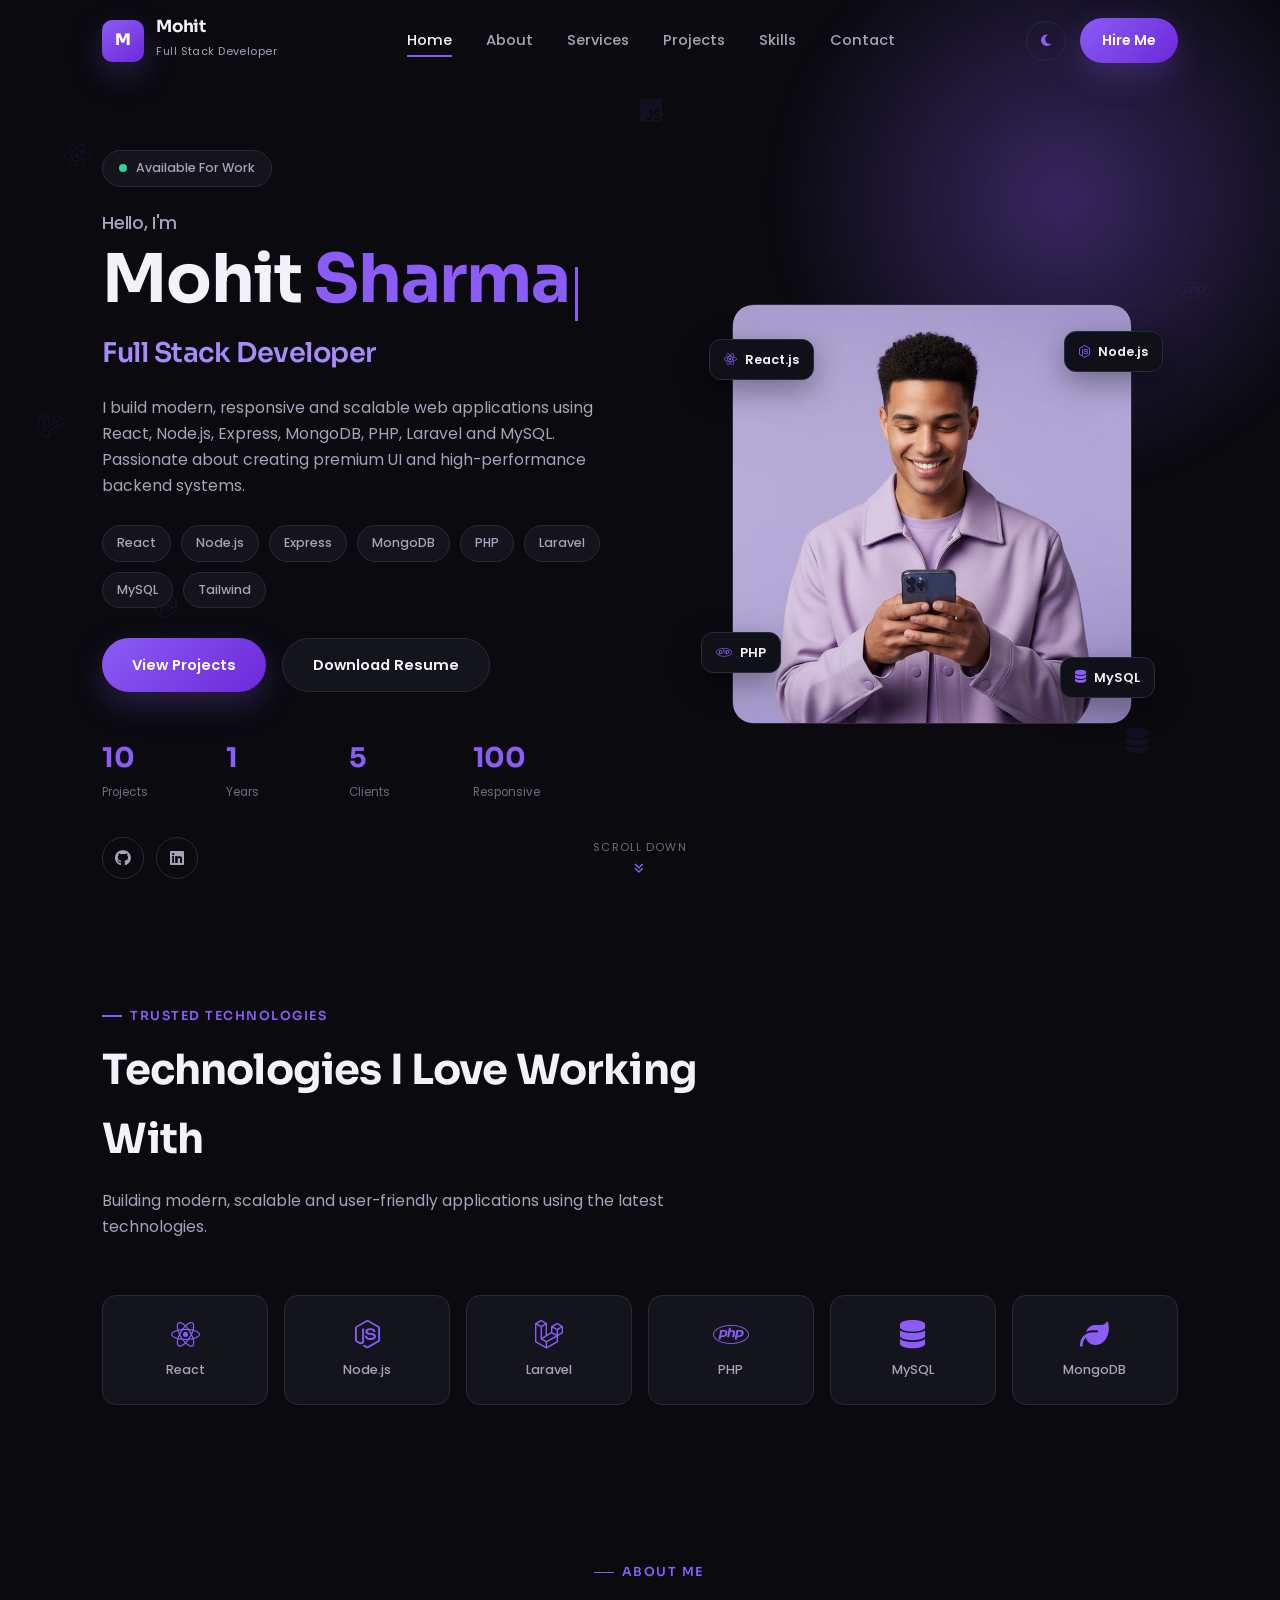
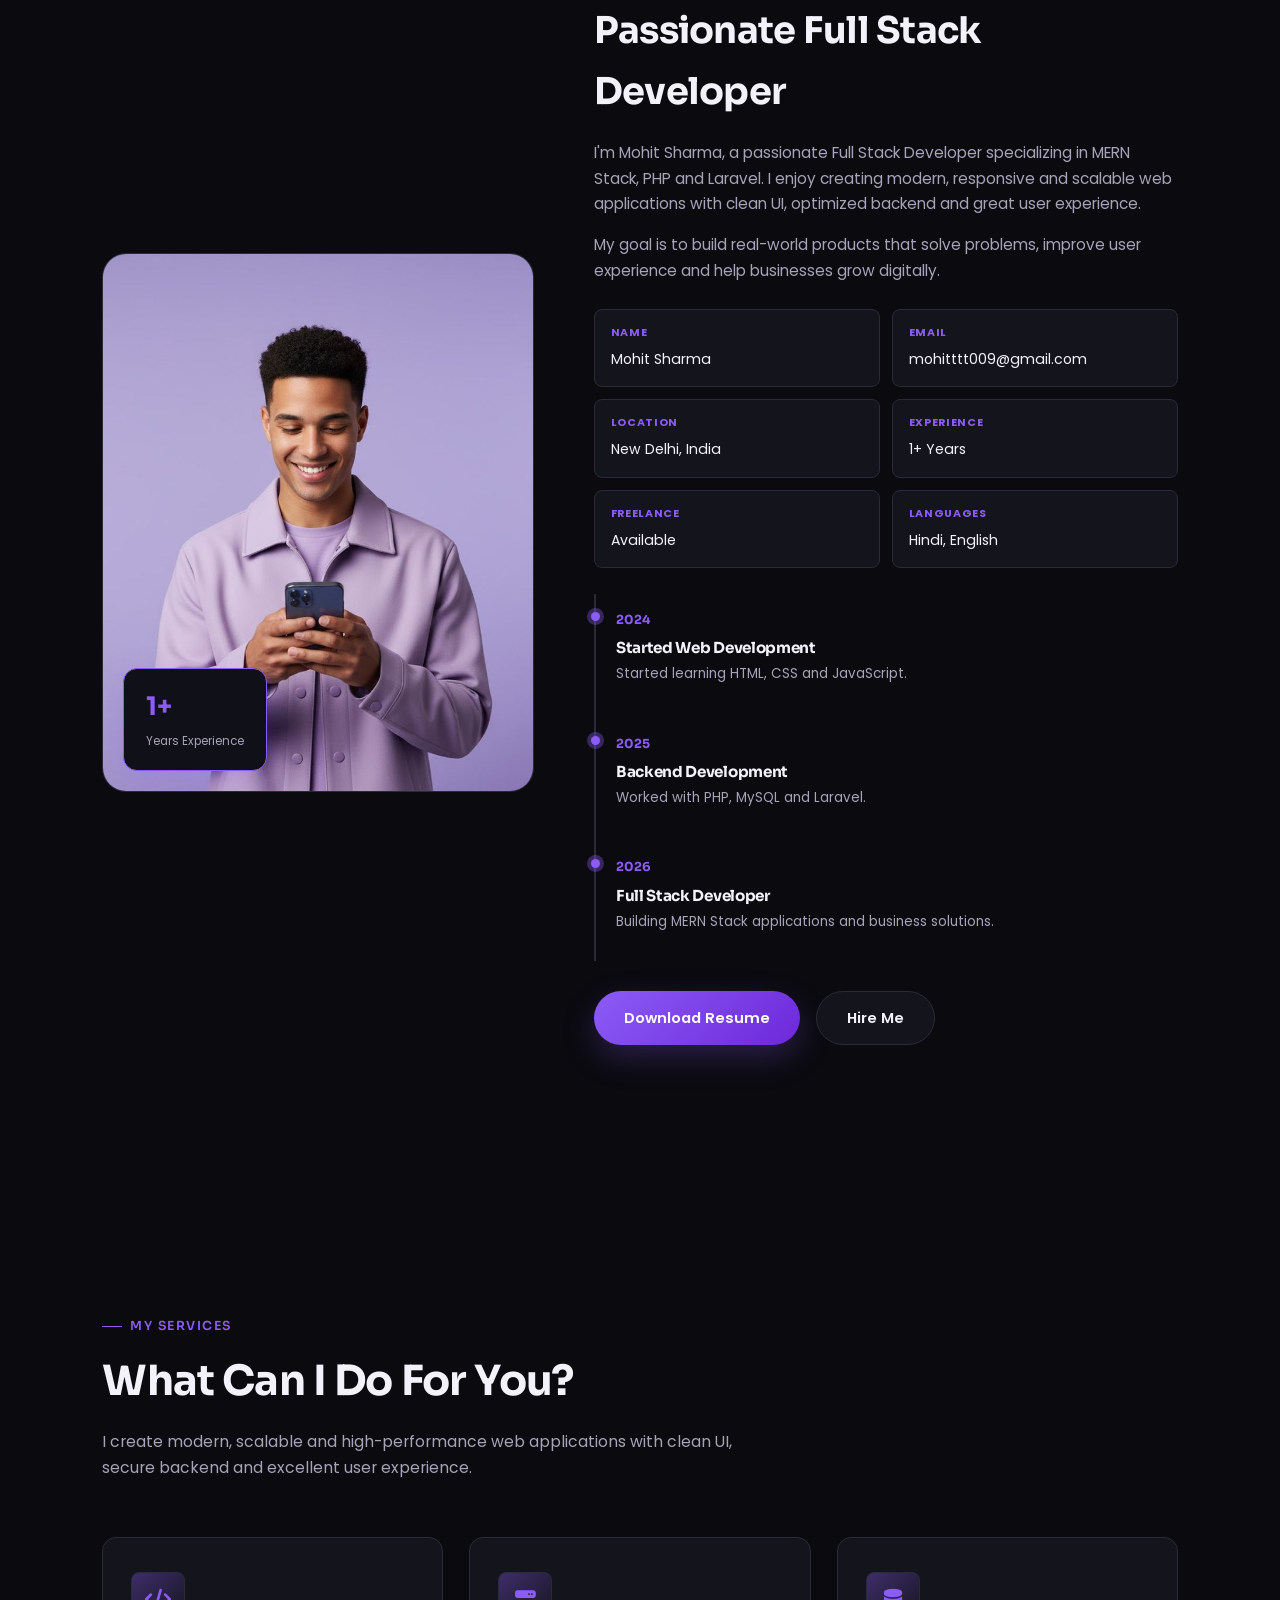
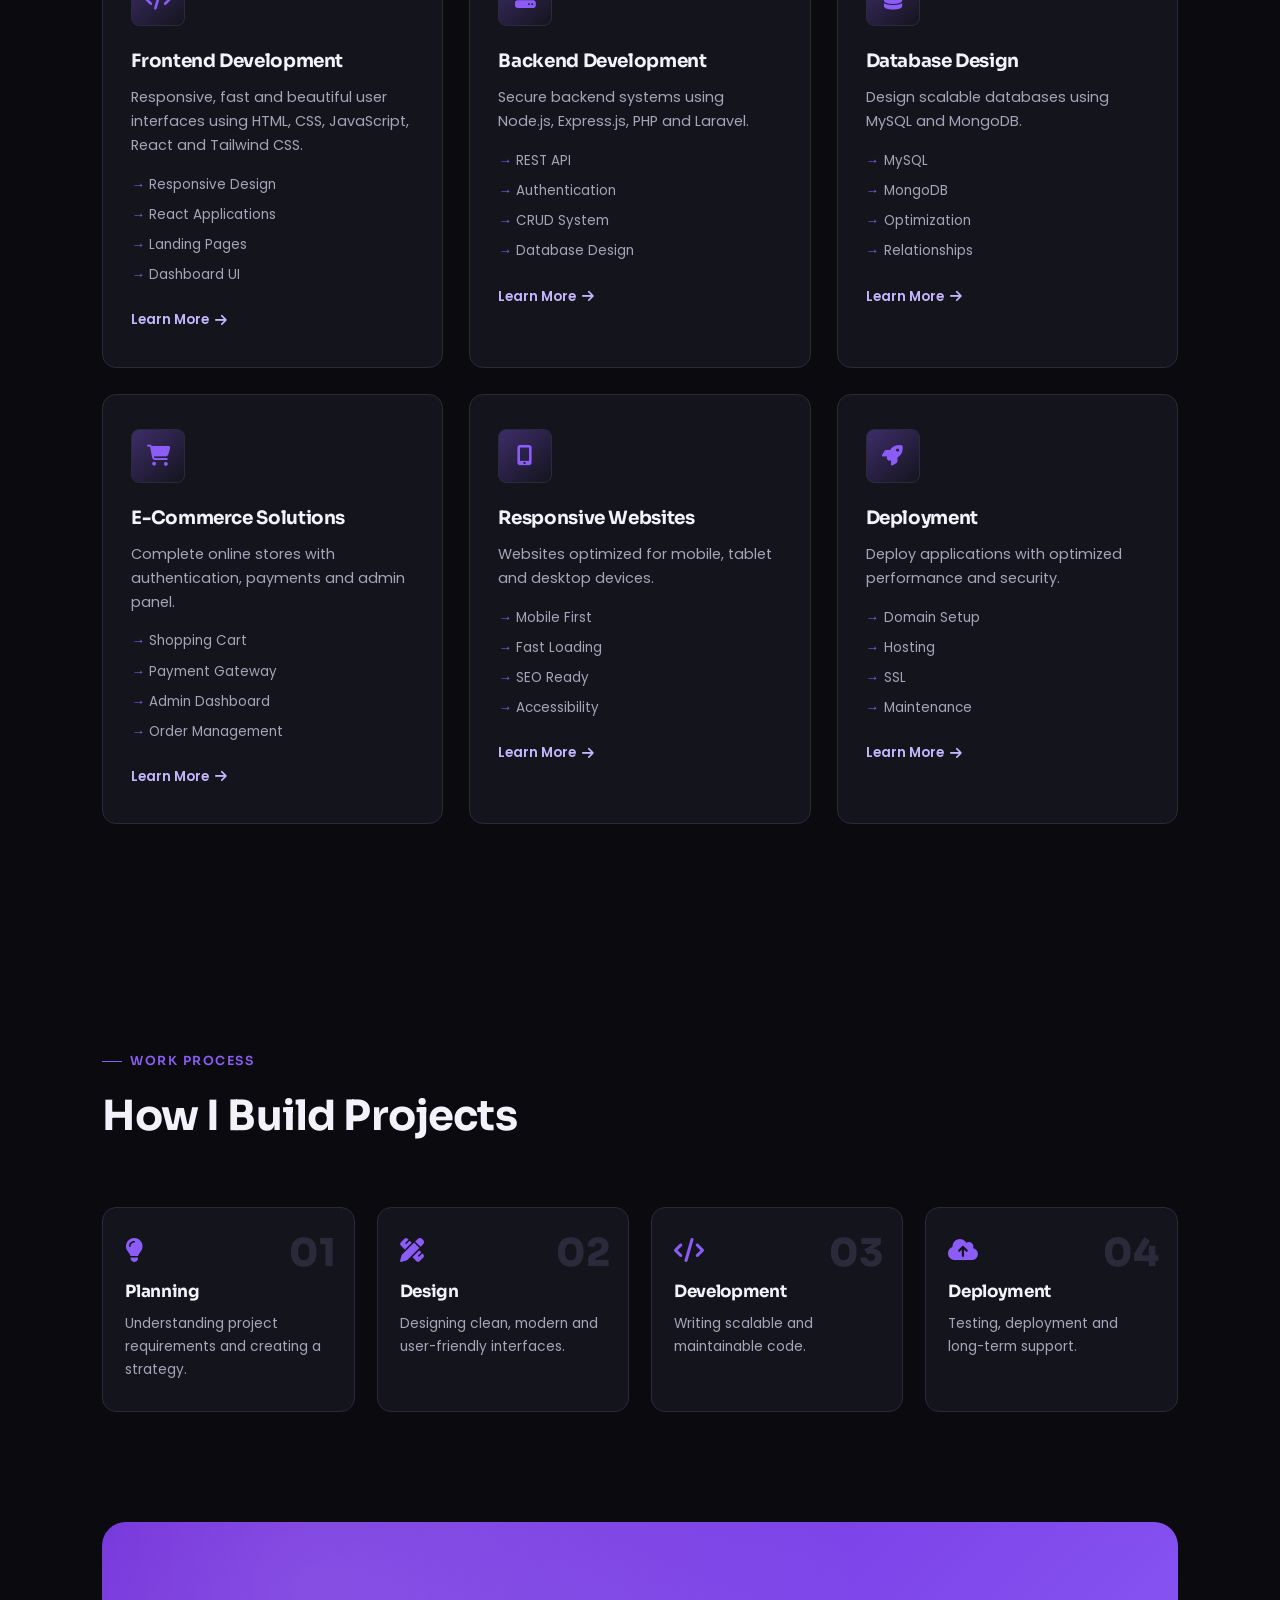
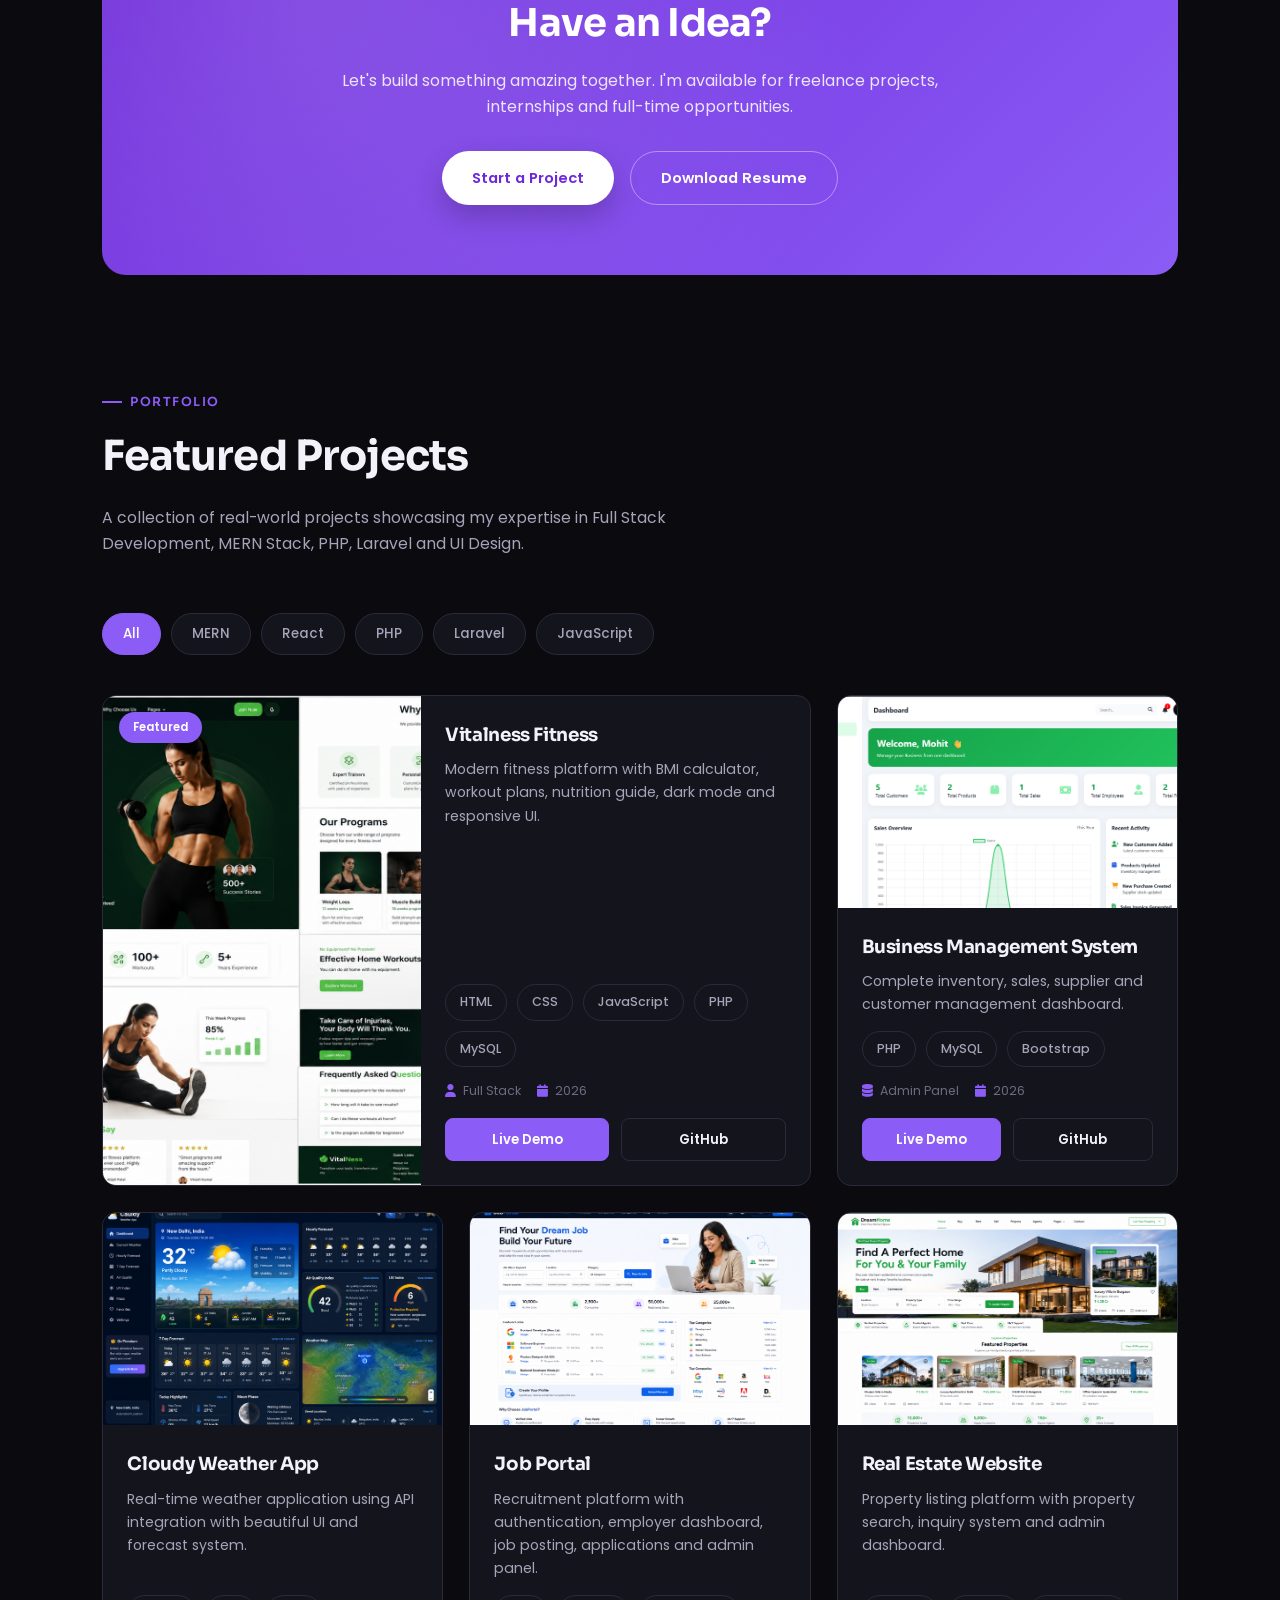
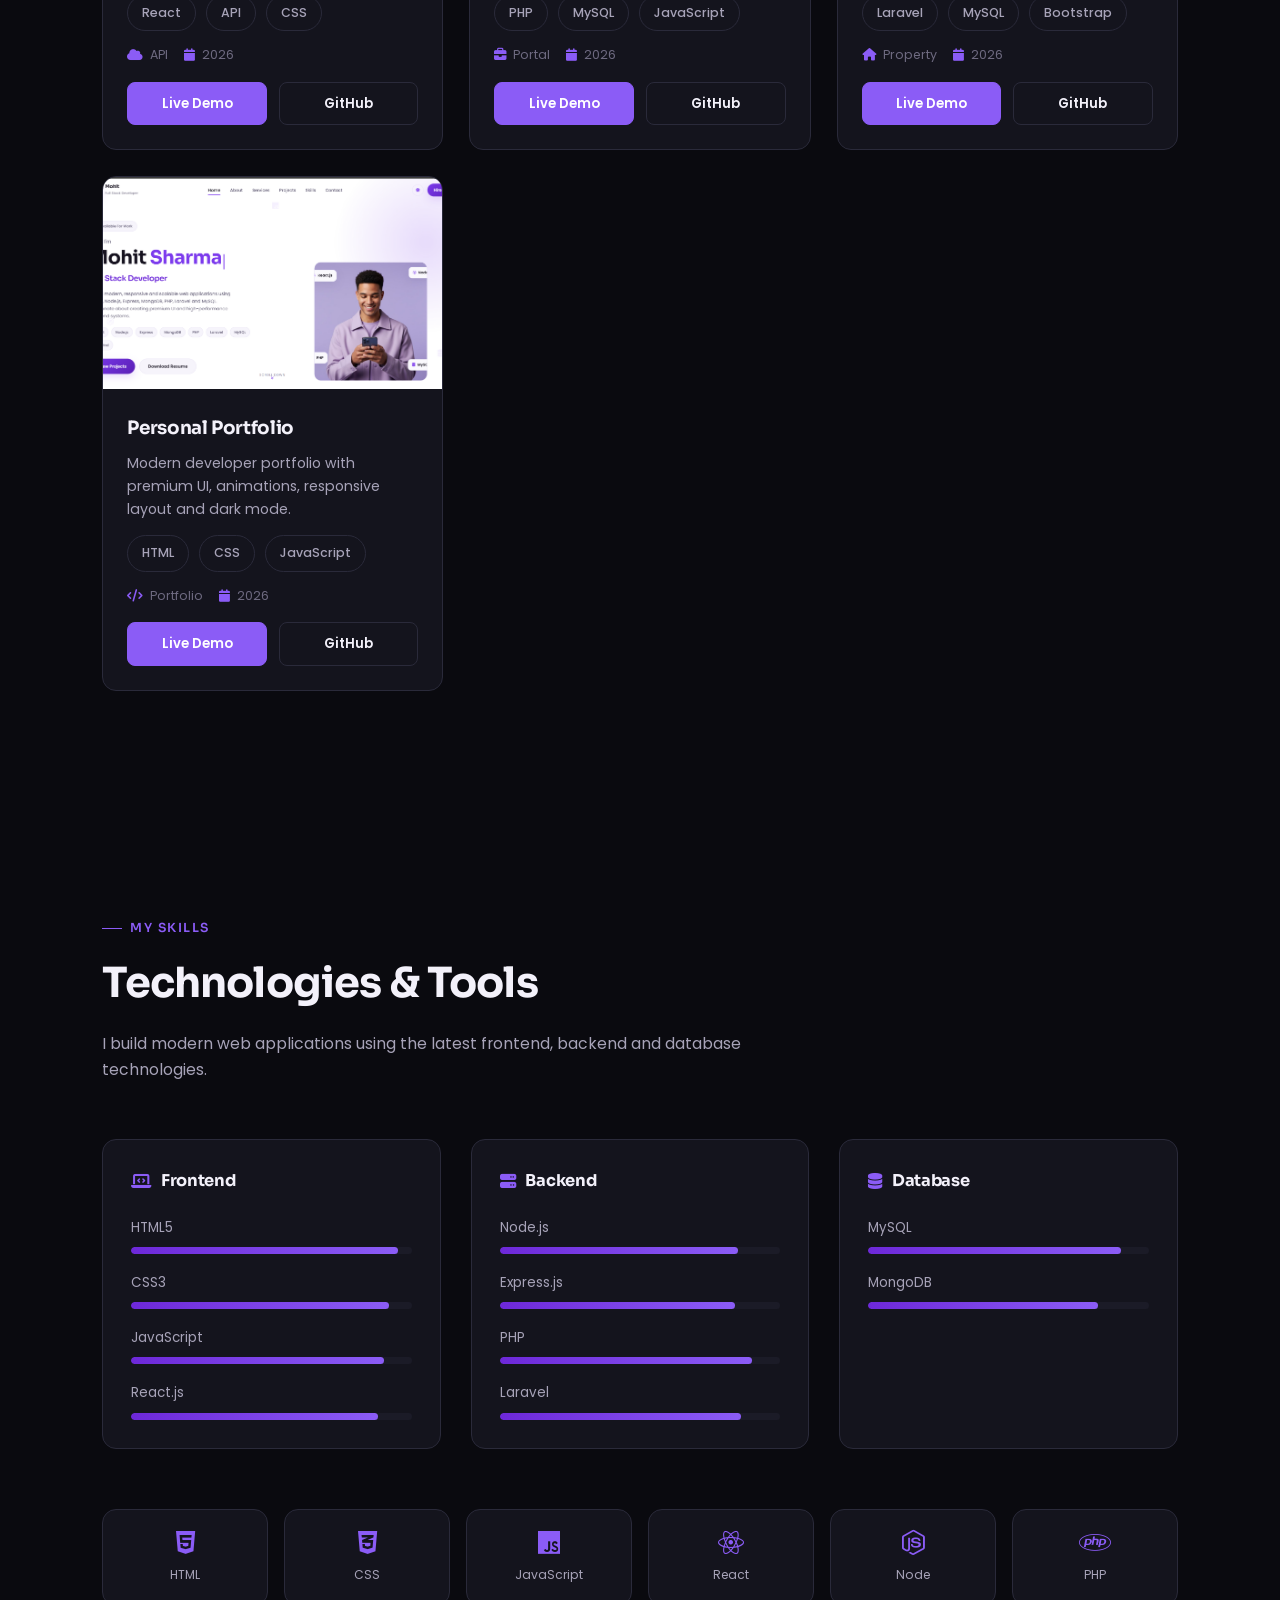
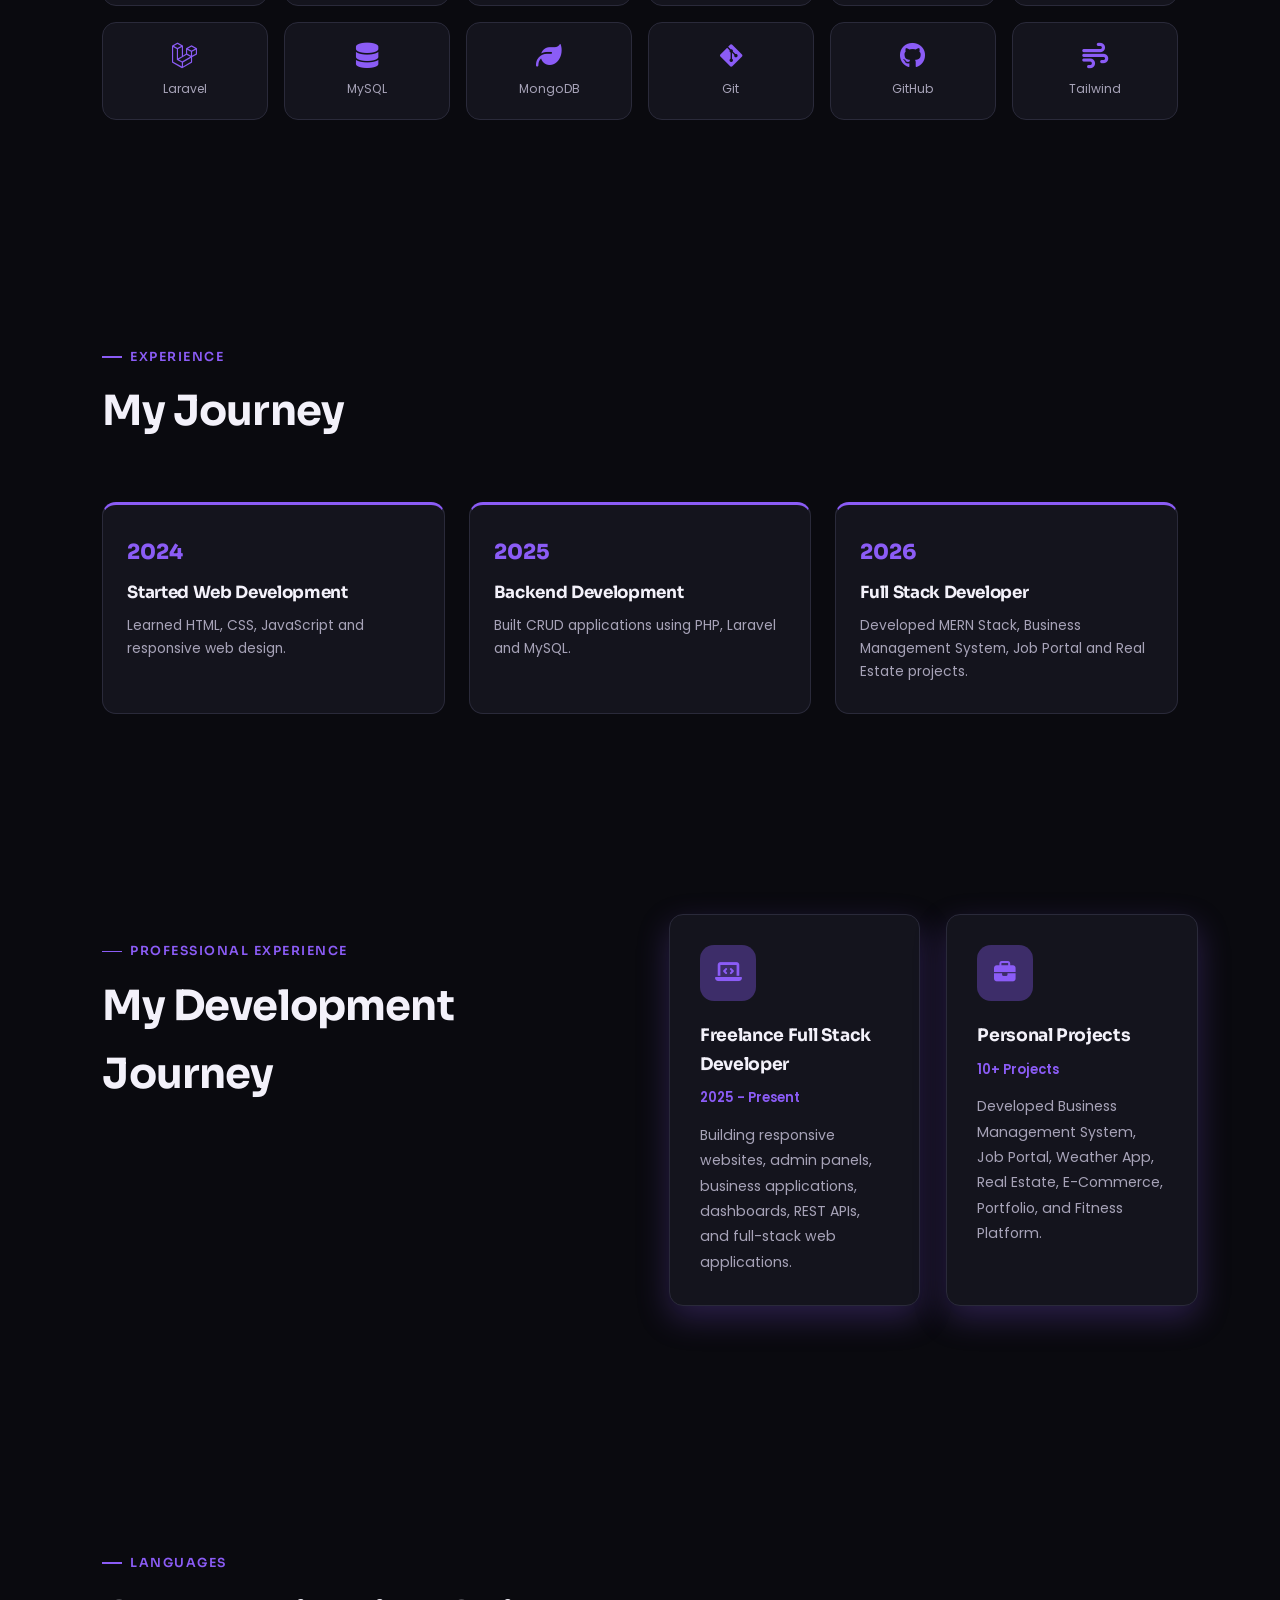
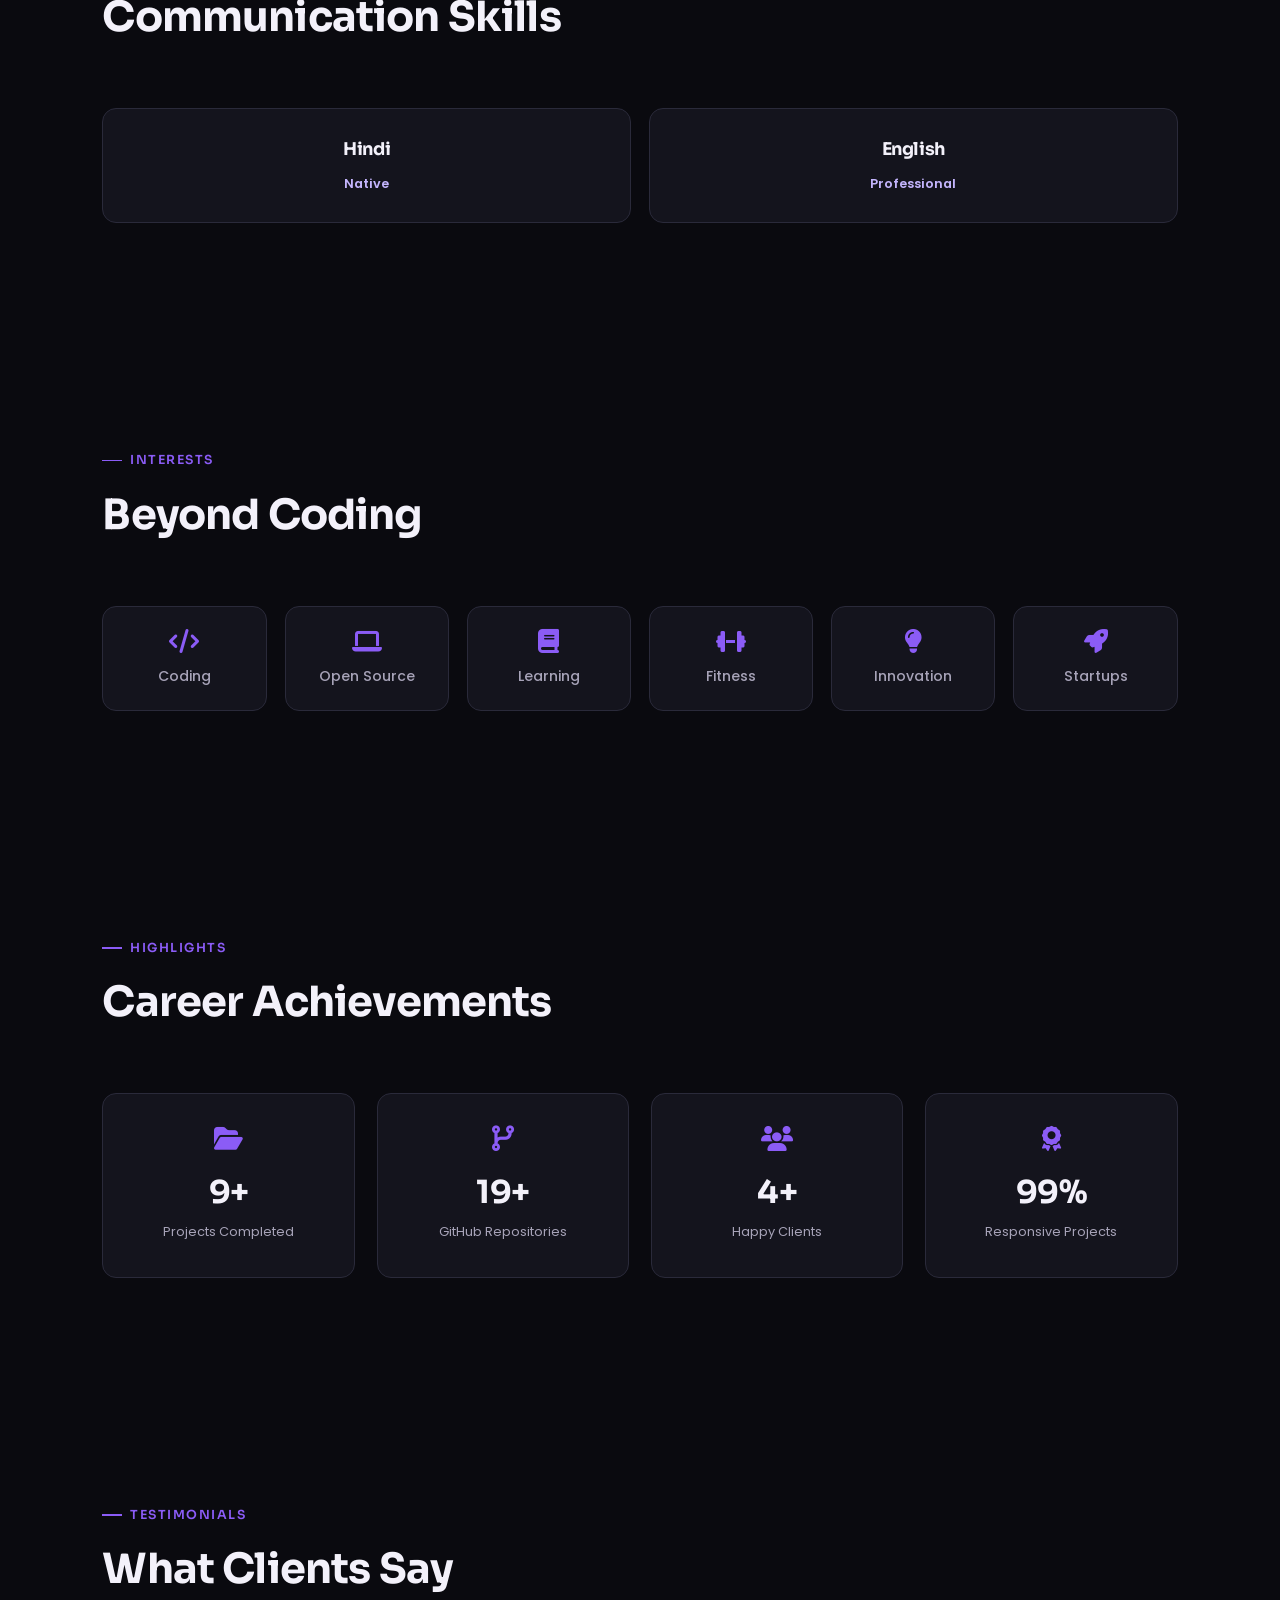
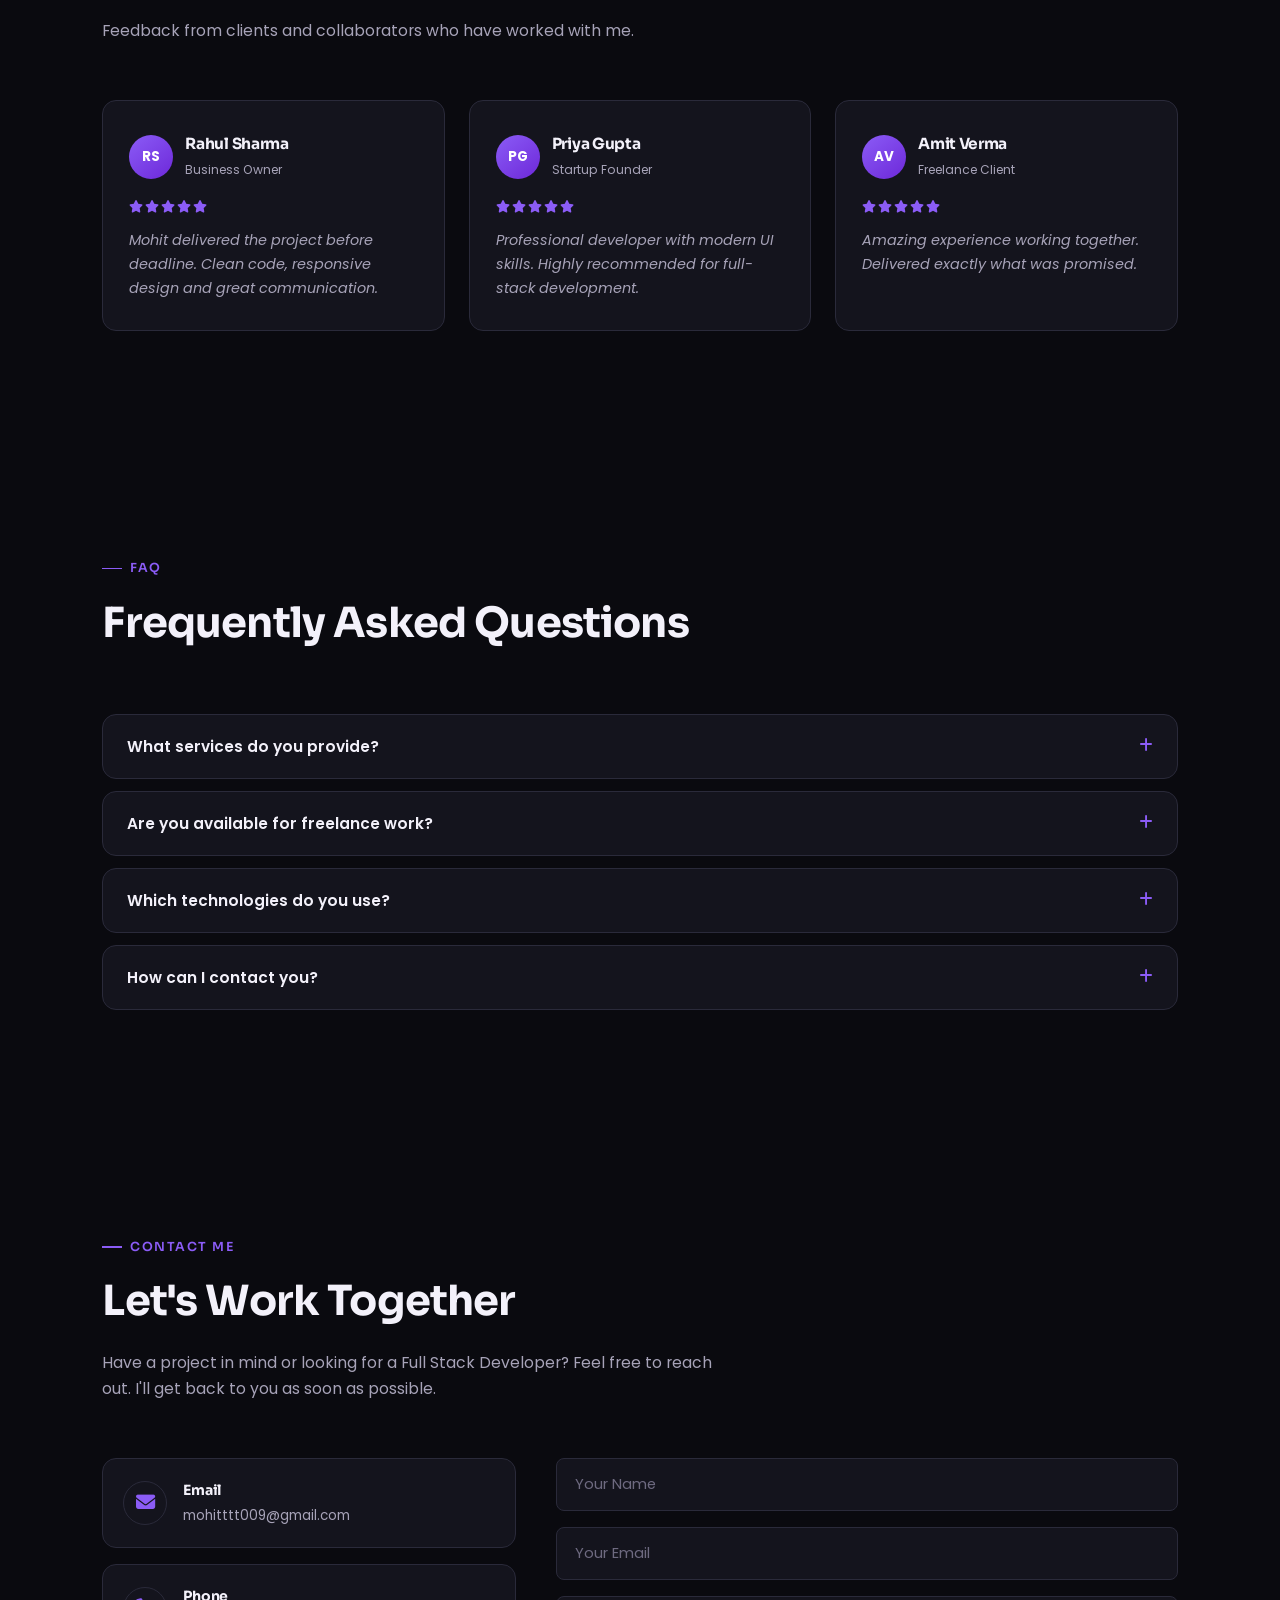
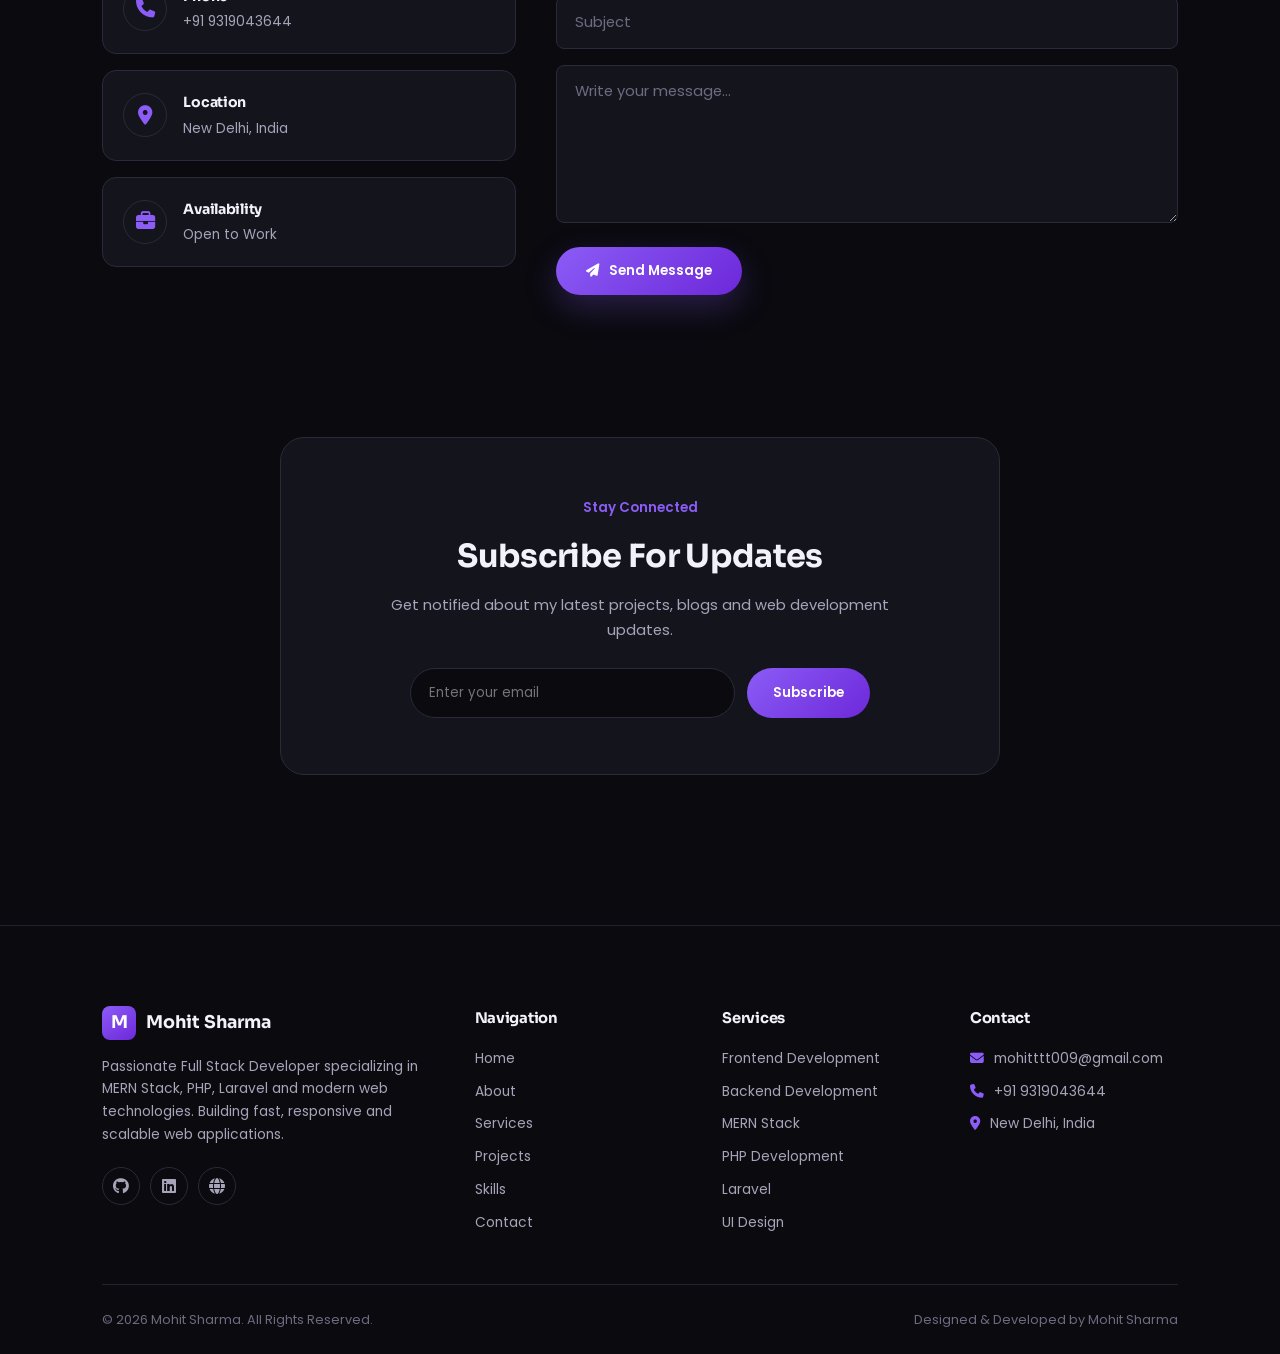
==== commit e5232cb4: "Refactor code structure for improved readability and maintainability" ====
--- a/index.html
+++ b/index.html
@@ -125,9 +125,10 @@
             <div class="hero-social">
                 <a href="https://github.com/mohittttdev" target="_blank" rel="noopener" aria-label="GitHub"><i
                         class="fab fa-github"></i></a>
-                        
-                <a href="https://www.linkedin.com/in/mohit-sharma-130b15418/" target="_blank" rel="noopener" aria-label="LinkedIn"><i class="fab fa-linkedin"></i></a>
-                
+
+                <a href="https://www.linkedin.com/in/mohit-sharma-130b15418/" target="_blank" rel="noopener"
+                    aria-label="LinkedIn"><i class="fab fa-linkedin"></i></a>
+
             </div>
         </div>
 
@@ -883,24 +884,31 @@
 
             <div class="contact-right" data-reveal>
                 <!-- NOTE: replace action="#" with your Formspree endpoint (https://formspree.io) to make this form actually send email -->
-                <form action="#" method="POST" id="contactForm">
+                <form action="backend/form.php" method="POST" id="contactForm">
+
                     <div class="input-group">
                         <input type="text" name="name" placeholder="Your Name" required>
                     </div>
+
                     <div class="input-group">
                         <input type="email" name="email" placeholder="Your Email" required>
                     </div>
+
                     <div class="input-group">
                         <input type="text" name="subject" placeholder="Subject" required>
                     </div>
+
                     <div class="input-group">
-                        <textarea rows="6" name="message" placeholder="Write your message..." required></textarea>
-                    </div>
-                    <button type="submit" class="contact-btn">
+                        <textarea name="message" rows="6" placeholder="Write your message..." required></textarea>
+                    </div>
+
+                    <button type="submit" name="submit" class="contact-btn">
                         <i class="fa-solid fa-paper-plane"></i>
                         Send Message
                     </button>
+
                     <p class="form-status" id="formStatus"></p>
+
                 </form>
             </div>
         </div>
@@ -912,8 +920,8 @@
             <span> Stay Connected</span>
             <h2>Subscribe For Updates</h2>
             <p>Get notified about my latest projects, blogs and web development updates.</p>
-            <form class="newsletter-form" id="newsletterForm">
-                <input type="email" placeholder="Enter your email" required>
+            <form class="newsletter-form" id="newsletterForm" action="backend/subscribe.php" method="POST">
+               <input type="email" name="email" placeholder="Enter your email" required>
                 <button type="submit">Subscribe</button>
             </form>
         </div>
@@ -934,7 +942,7 @@
                     <a href="https://github.com/mohittttdev" target="_blank" rel="noopener" aria-label="GitHub"><i
                             class="fab fa-github"></i></a>
                     <a href="#" target="_blank" rel="noopener" aria-label="LinkedIn"><i class="fab fa-linkedin"></i></a>
-                    
+
                     <a href="https://mohitdev.site.je/" target="_blank" rel="noopener" aria-label="Website"><i
                             class="fas fa-globe"></i></a>
                 </div>
@@ -977,7 +985,7 @@
 
         <div class="footer-bottom">
             <p>© 2026 Mohit Sharma. All Rights Reserved.</p>
-            <p>Designed & Developed  by Mohit Sharma</p>
+            <p>Designed & Developed by Mohit Sharma</p>
         </div>
     </footer>
 
--- a/src/styles.css
+++ b/src/styles.css
@@ -725,16 +725,18 @@
     width: min(400px, 80vw);
     aspect-ratio: 1/1.05;
     border-radius: var(--radius-lg);
-    overflow: hidden;
     border: 1px solid var(--border);
     background: var(--surface);
     animation: floatY 6s ease-in-out infinite;
+
+    overflow: visible; 
 }
 
 .image-wrapper img {
     width: 100%;
     height: 100%;
     object-fit: cover;
+    border-radius: 20px;
 }
 
 .floating-card {
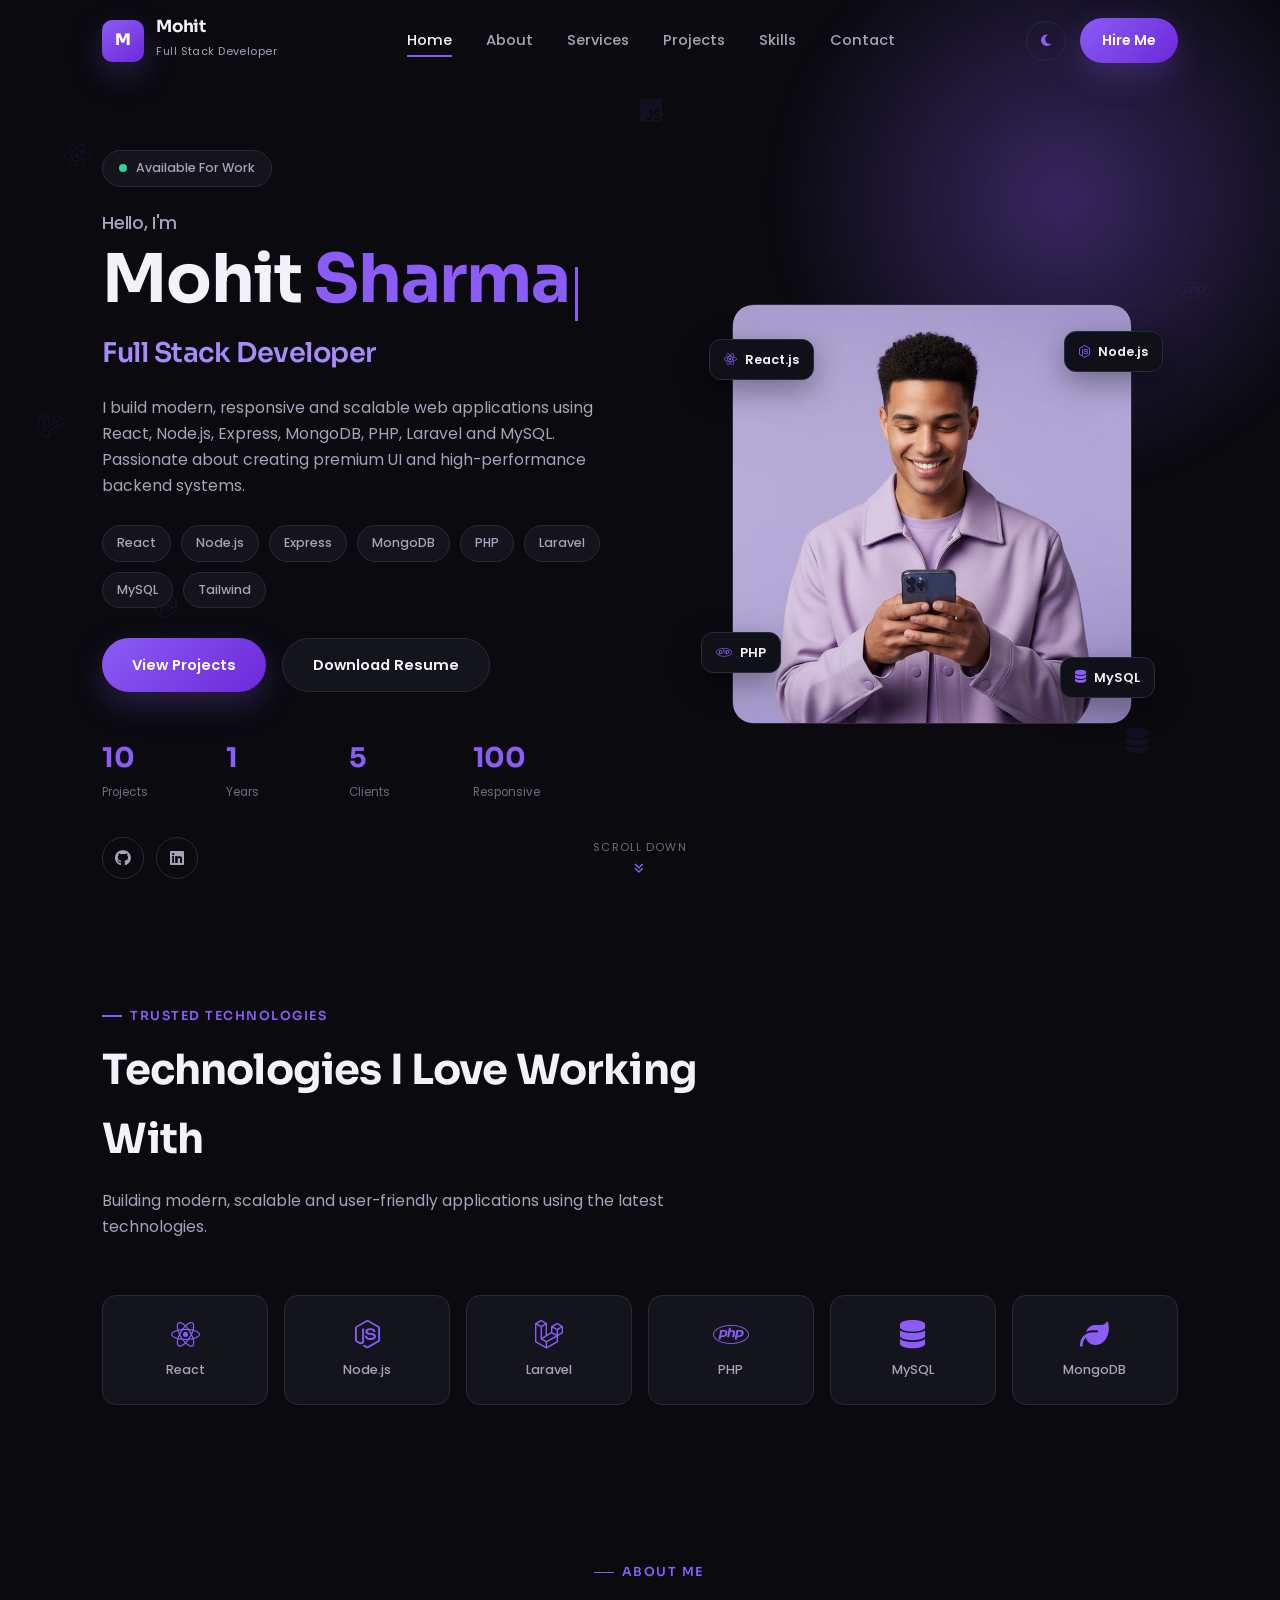
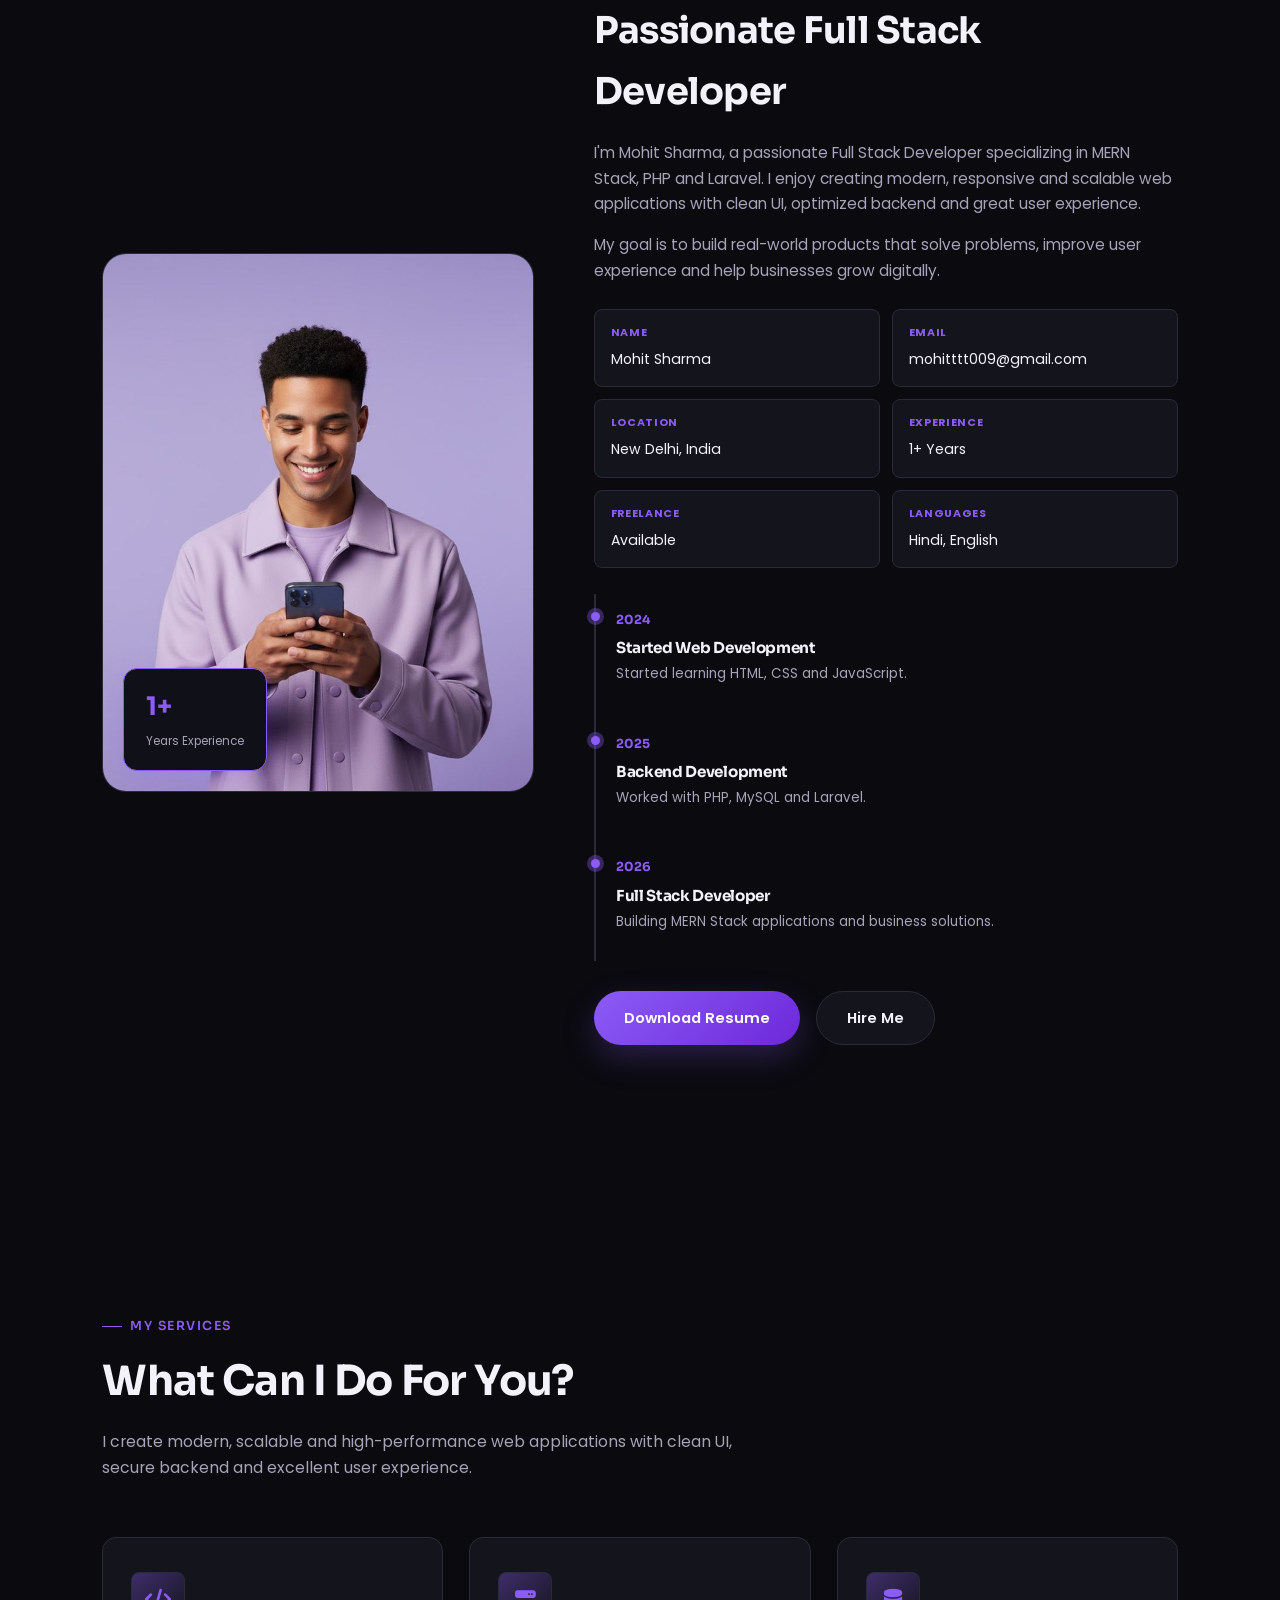
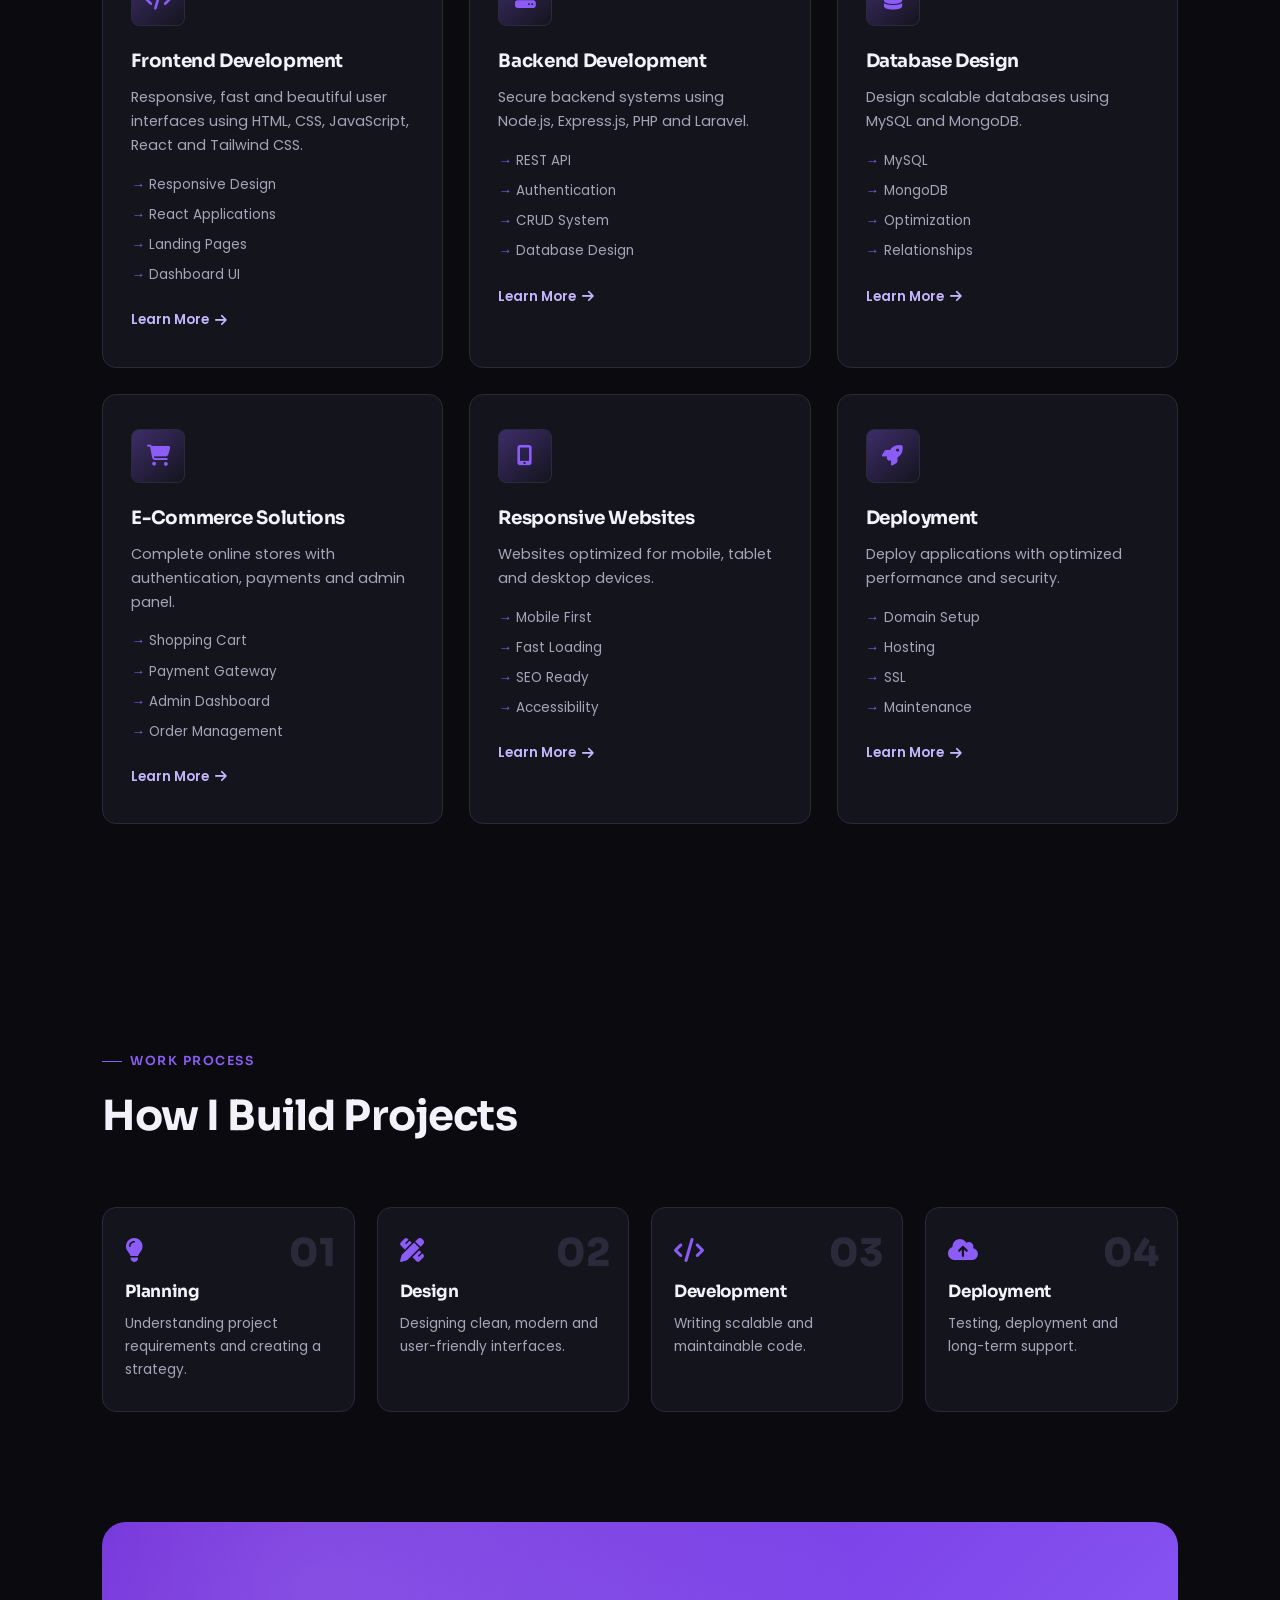
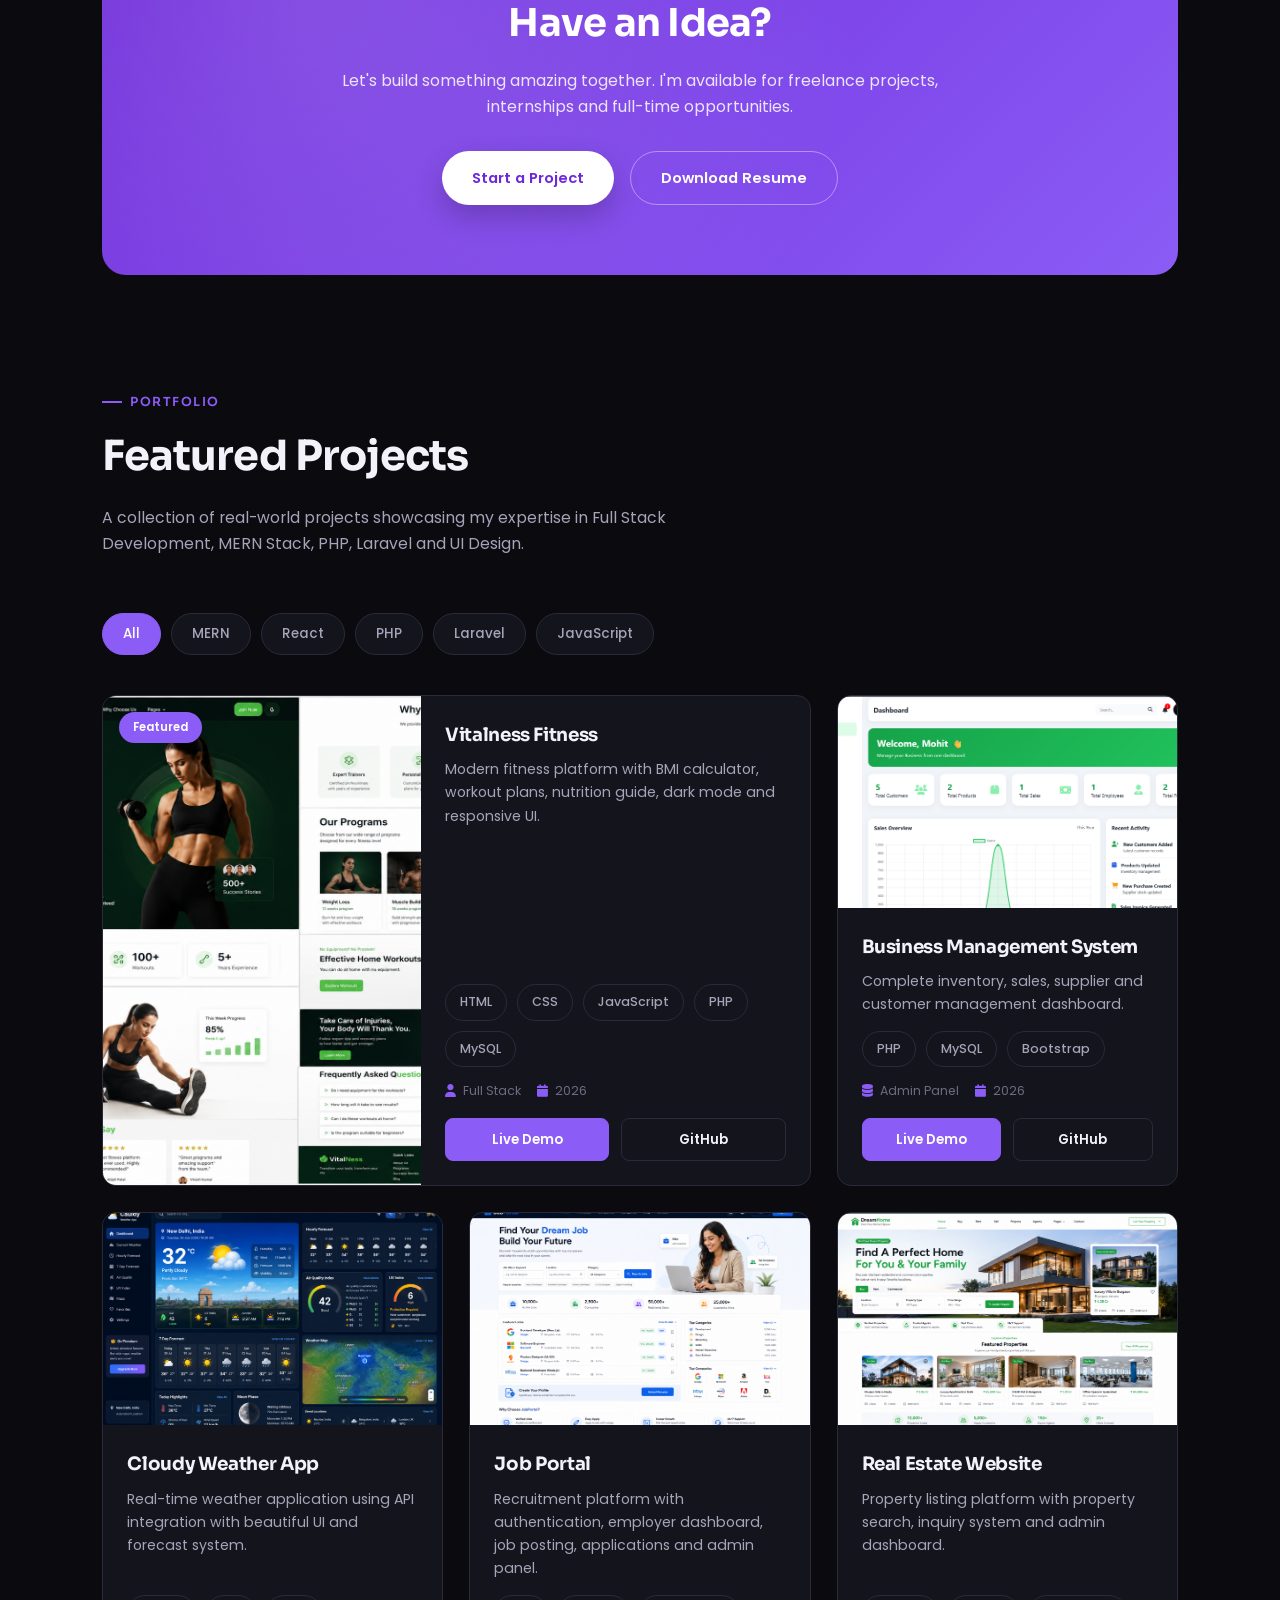
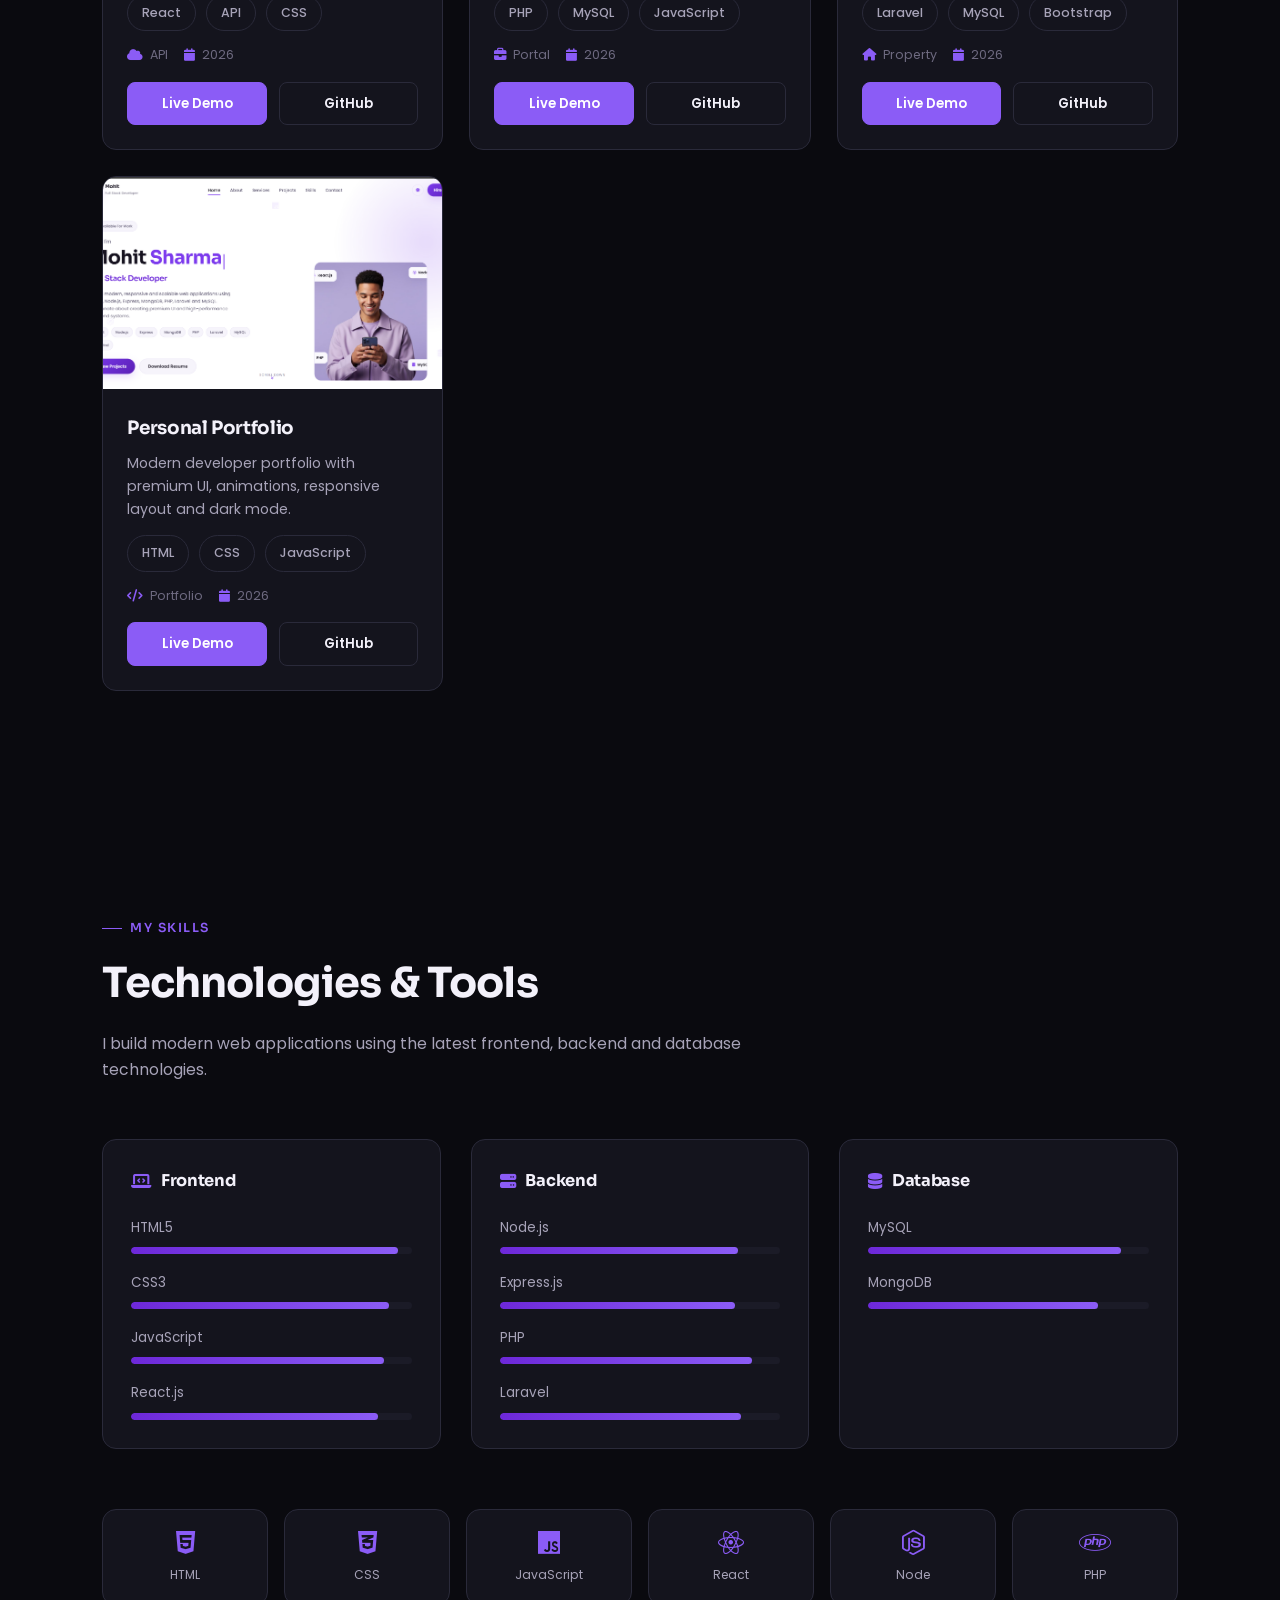
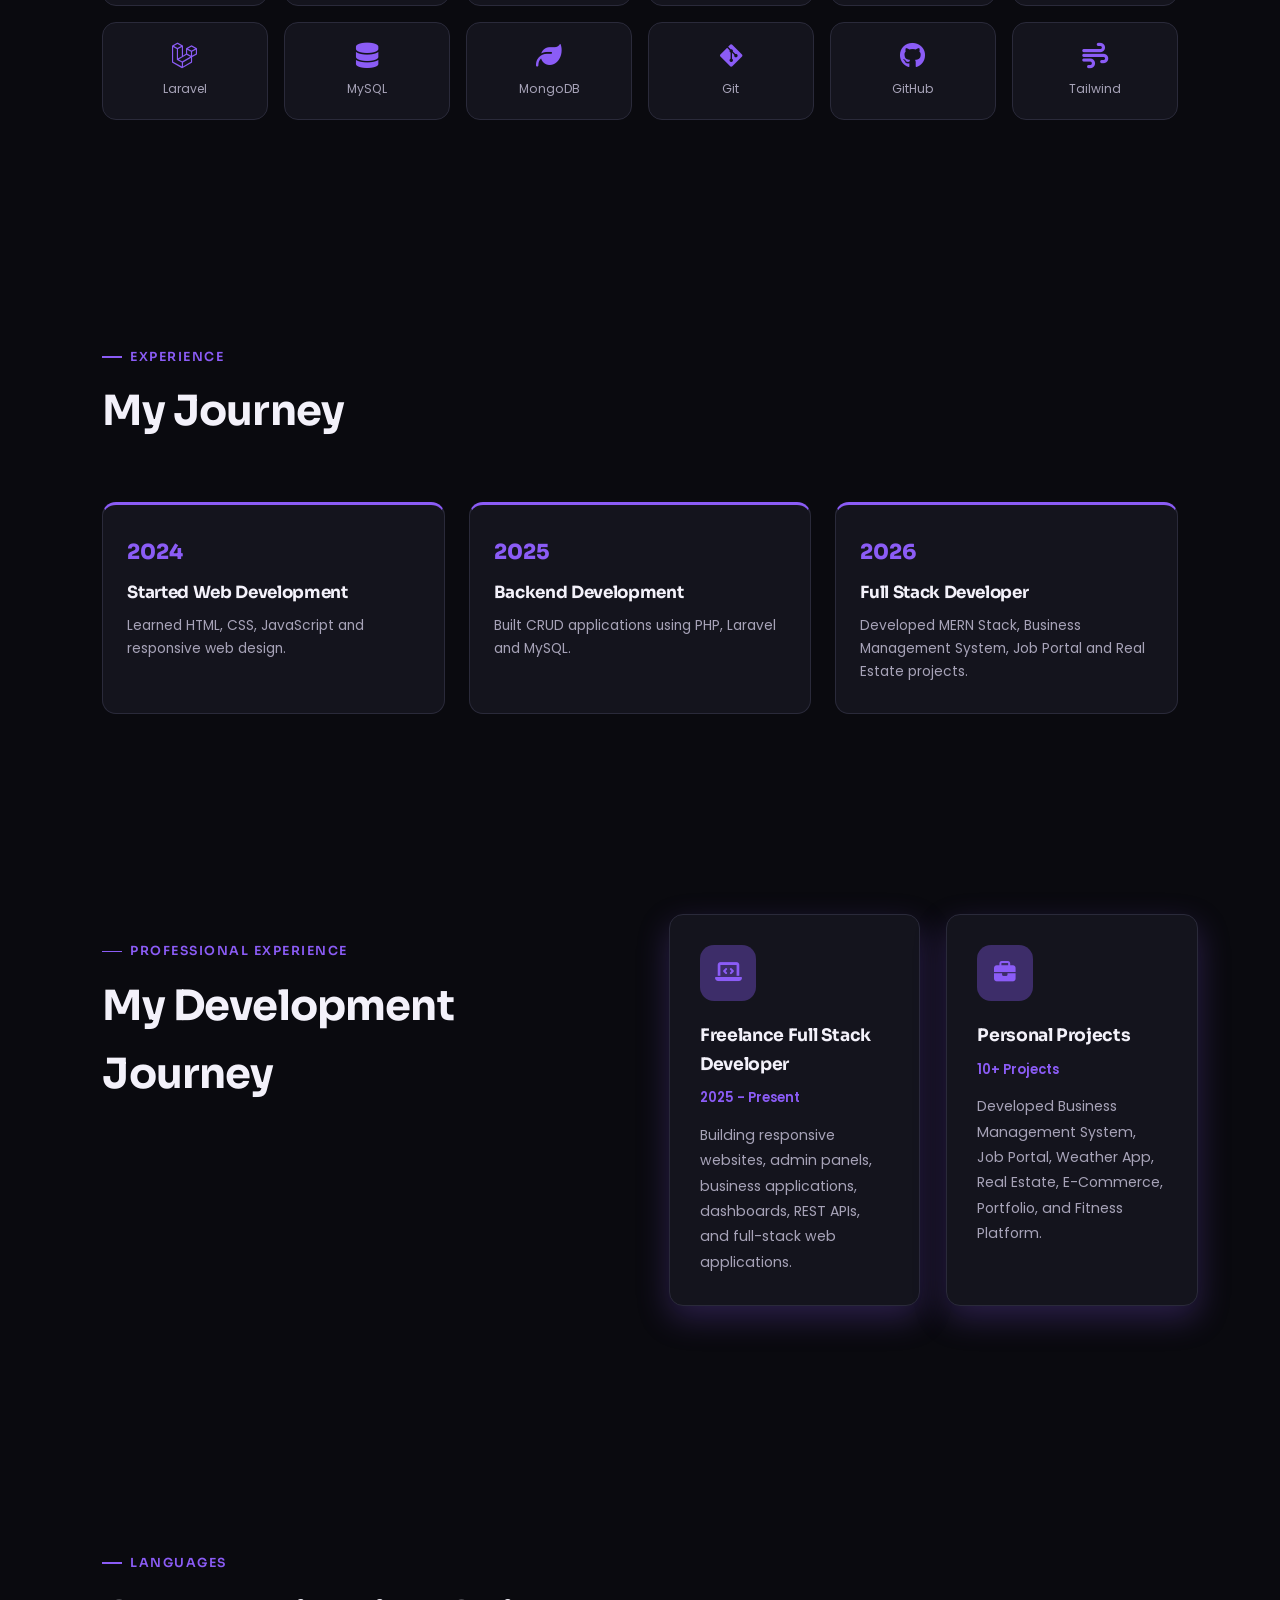
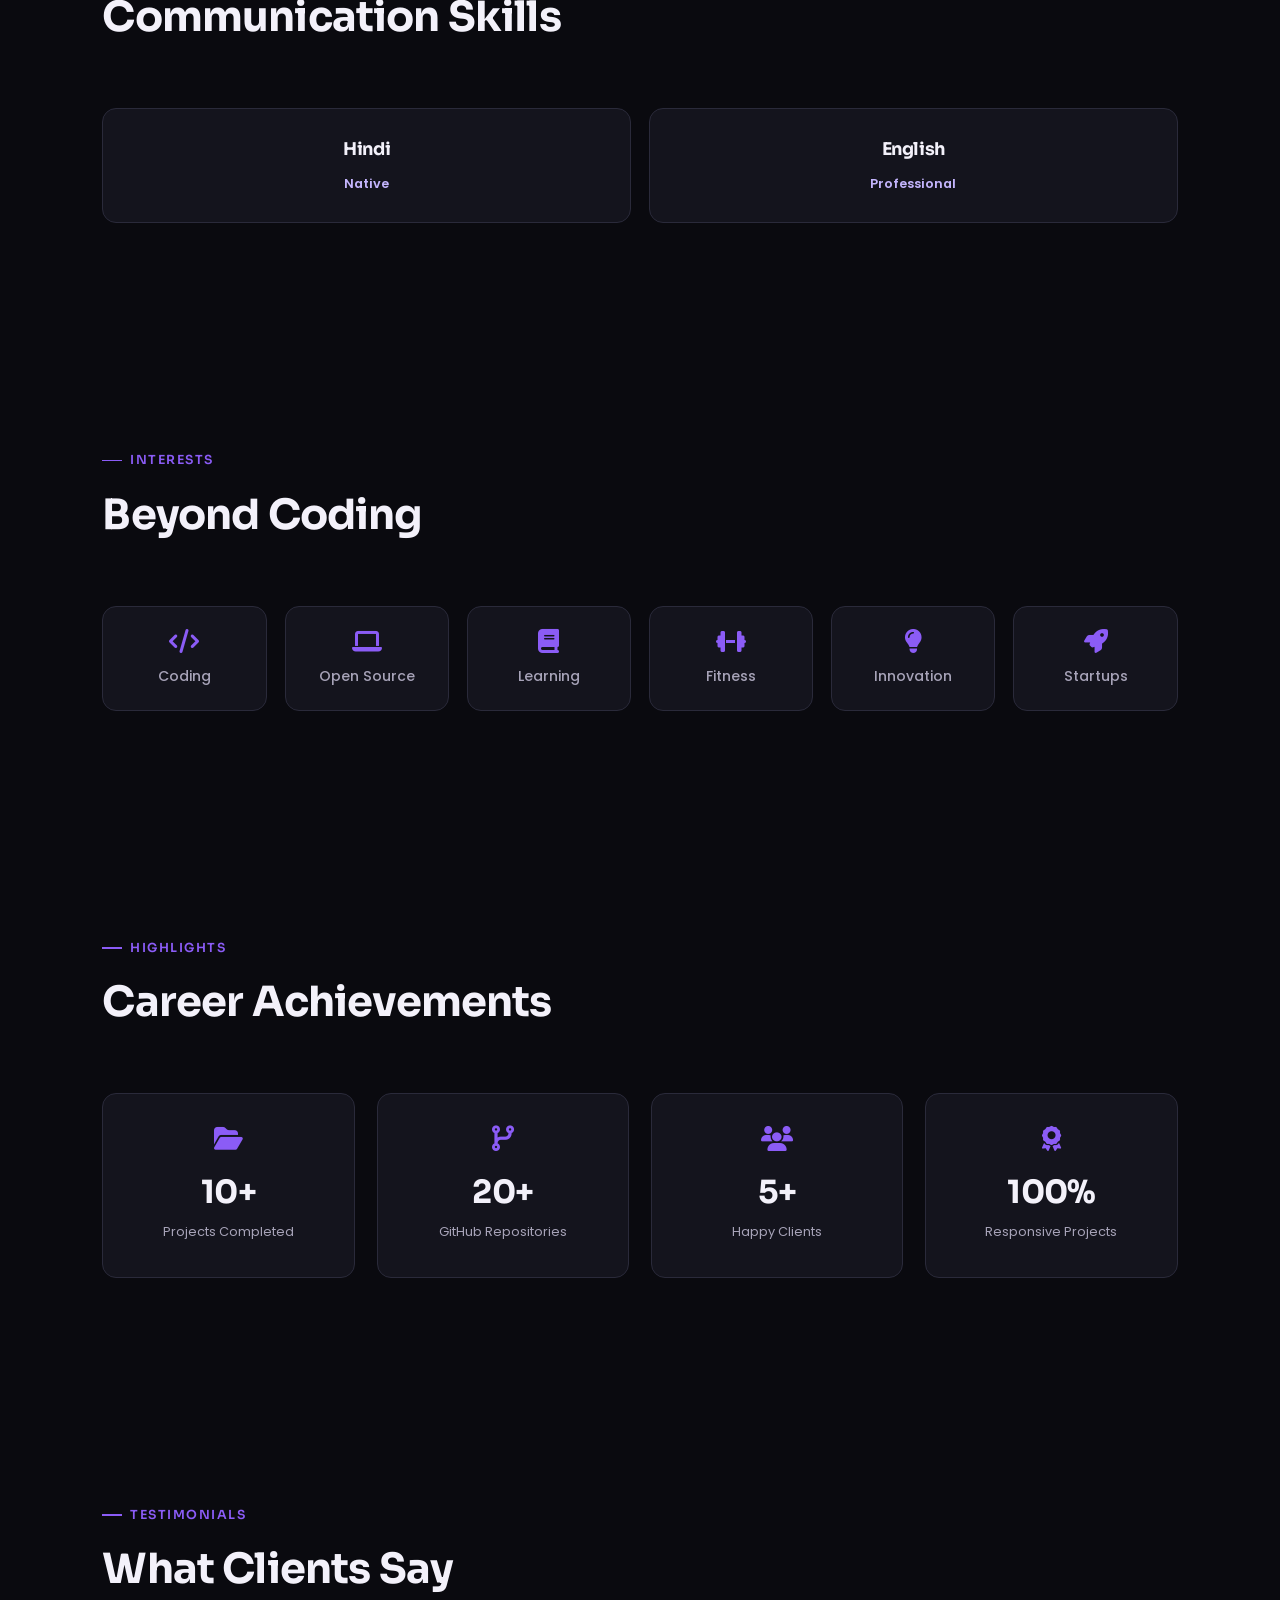
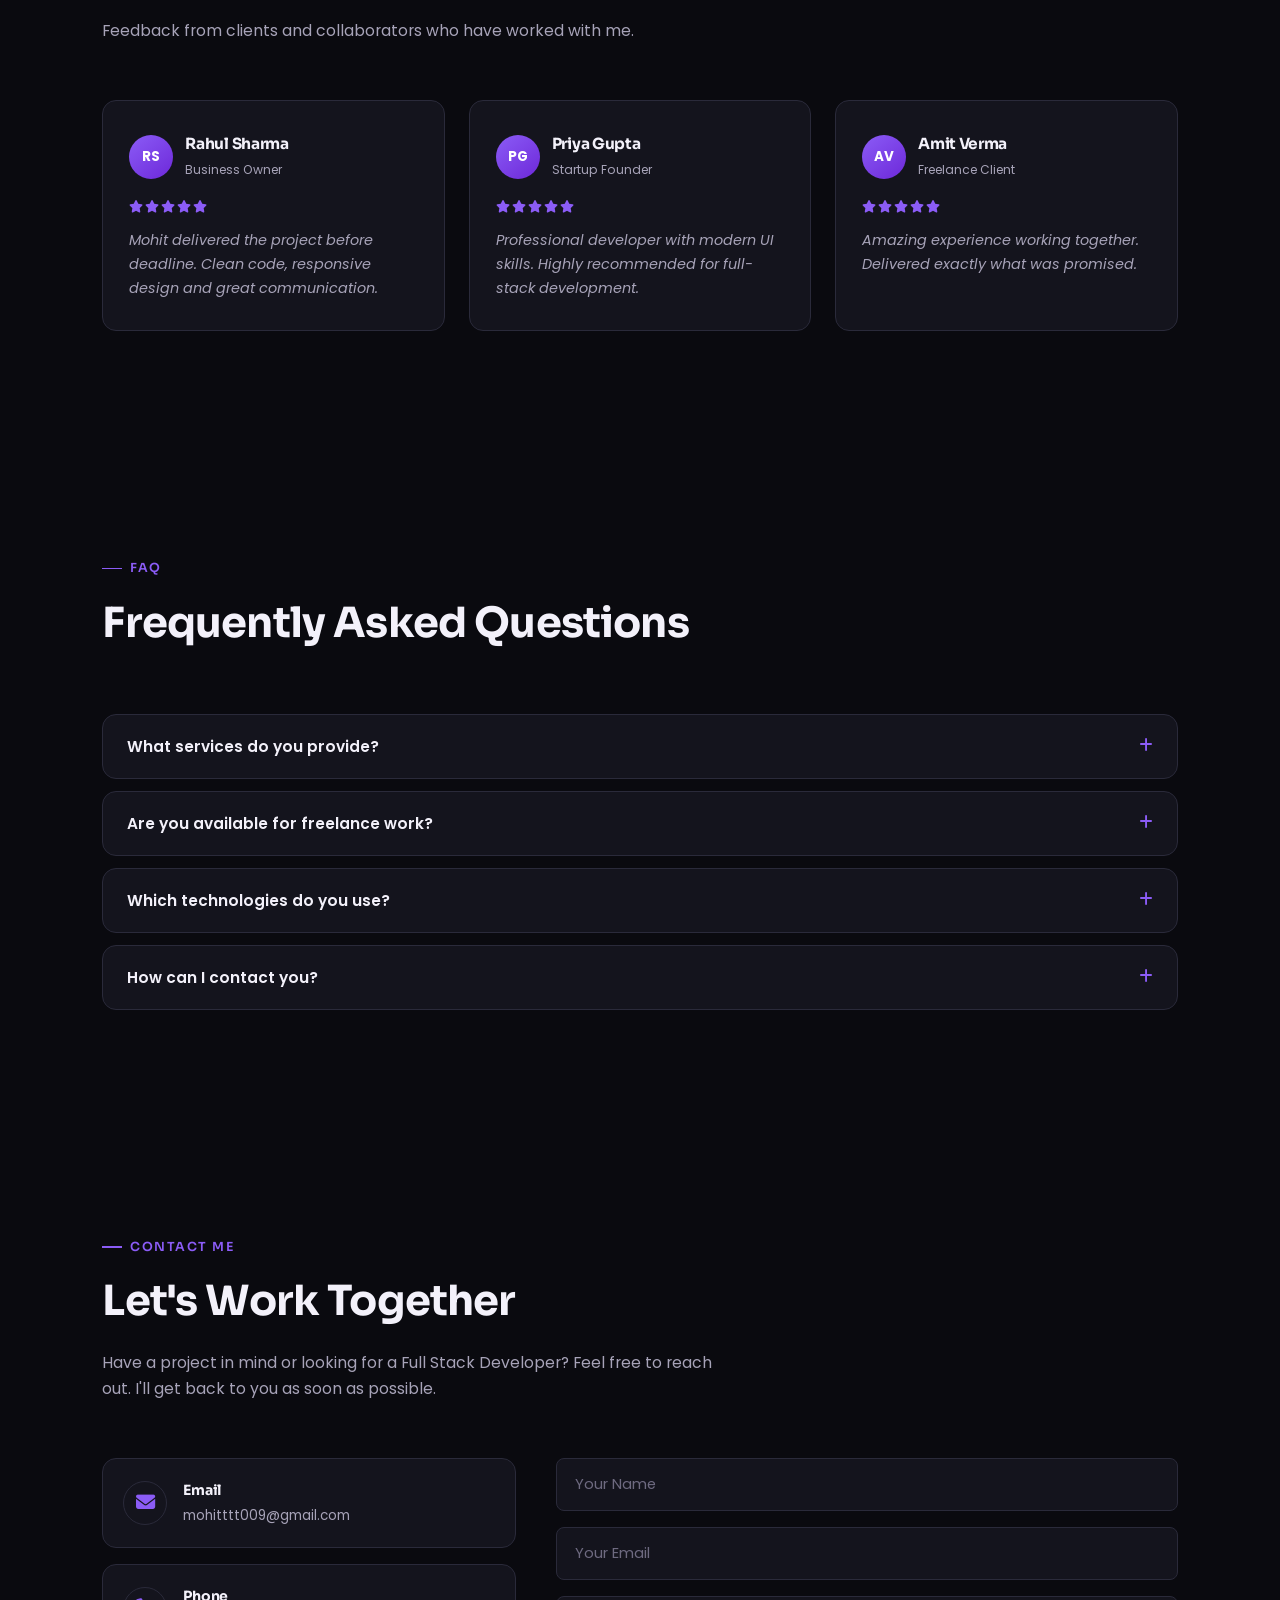
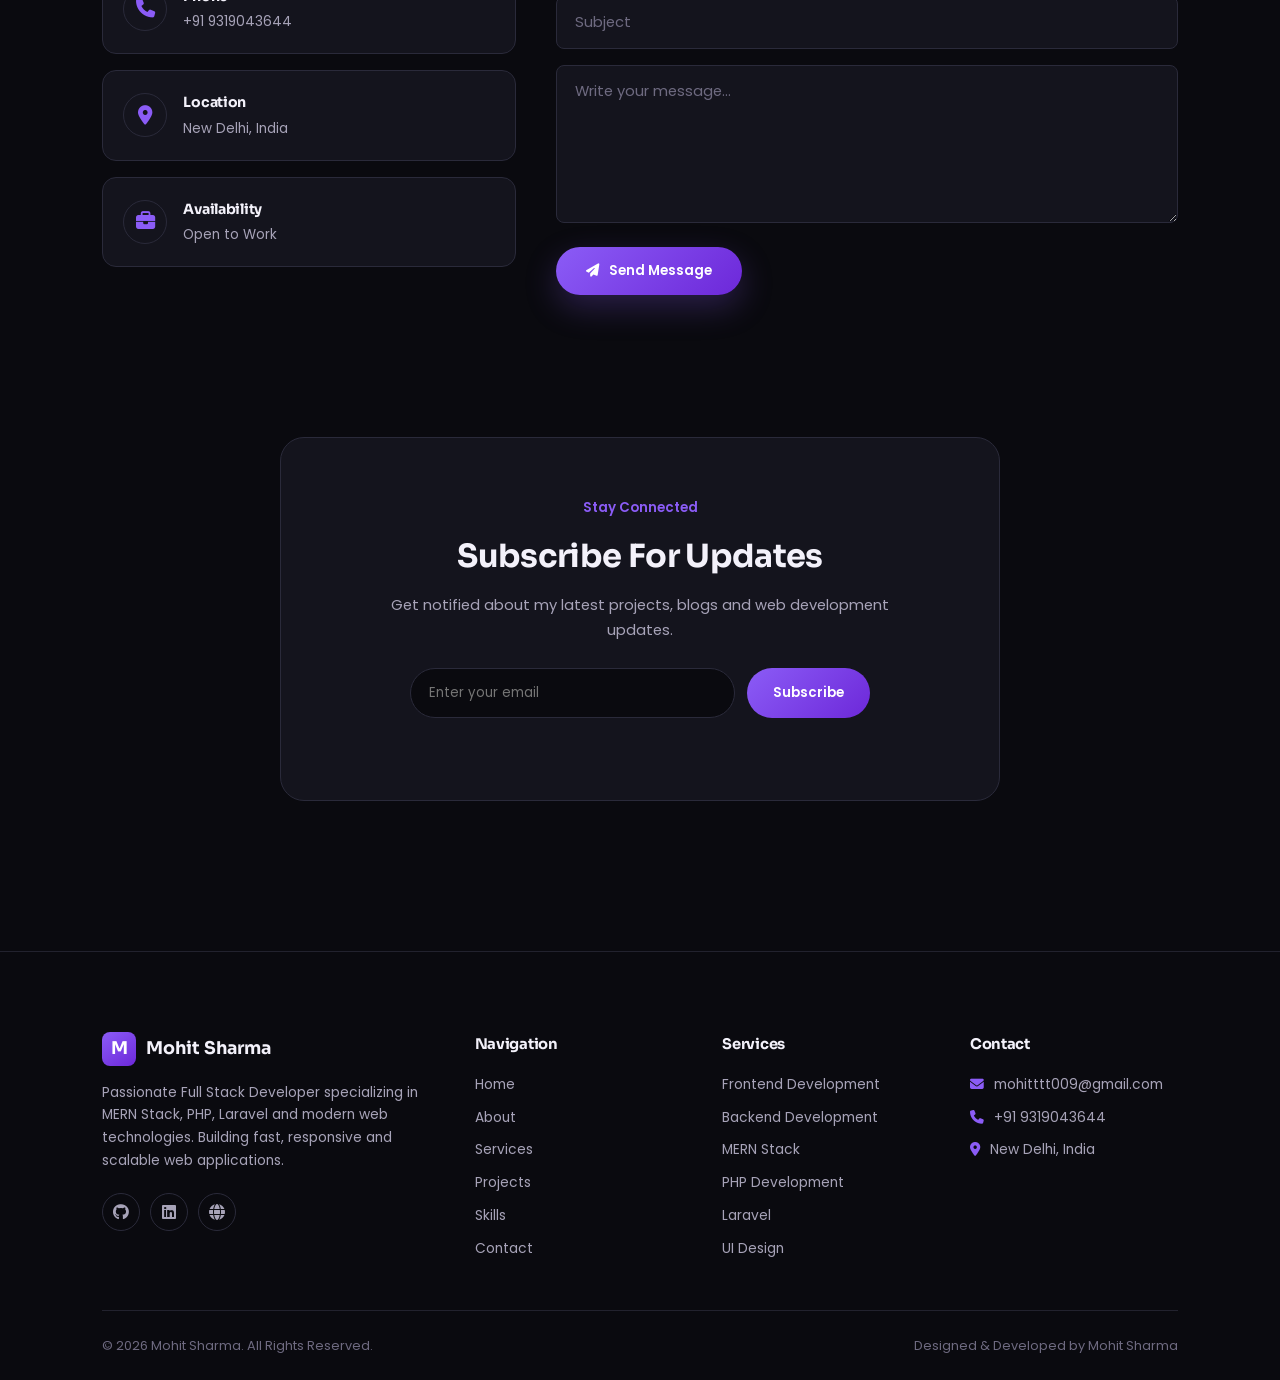
==== commit 95caf842: "fix: Update database connection details and improve error handling in form submissions" ====
--- a/index.html
+++ b/index.html
@@ -887,19 +887,20 @@
                 <form action="backend/form.php" method="POST" id="contactForm">
 
                     <div class="input-group">
-                        <input type="text" name="name" placeholder="Your Name" required>
+                        <input type="text" name="name" placeholder="Your Name" autocomplete="name" required>
                     </div>
 
                     <div class="input-group">
-                        <input type="email" name="email" placeholder="Your Email" required>
+                        <input type="email" name="email" placeholder="Your Email" autocomplete="email" required>
                     </div>
 
                     <div class="input-group">
-                        <input type="text" name="subject" placeholder="Subject" required>
+                        <input type="text" name="subject" placeholder="Subject" autocomplete="off" required>
                     </div>
 
                     <div class="input-group">
-                        <textarea name="message" rows="6" placeholder="Write your message..." required></textarea>
+                        <textarea name="message" rows="6" placeholder="Write your message..." autocomplete="off"
+                            required></textarea>
                     </div>
 
                     <button type="submit" name="submit" class="contact-btn">
@@ -921,9 +922,13 @@
             <h2>Subscribe For Updates</h2>
             <p>Get notified about my latest projects, blogs and web development updates.</p>
             <form class="newsletter-form" id="newsletterForm" action="backend/subscribe.php" method="POST">
-               <input type="email" name="email" placeholder="Enter your email" required>
+                <input type="email" name="email" placeholder="Enter your email" required>
                 <button type="submit">Subscribe</button>
             </form>
+
+            <p id="newsletterStatus"></p>
+
+
         </div>
     </section>
 
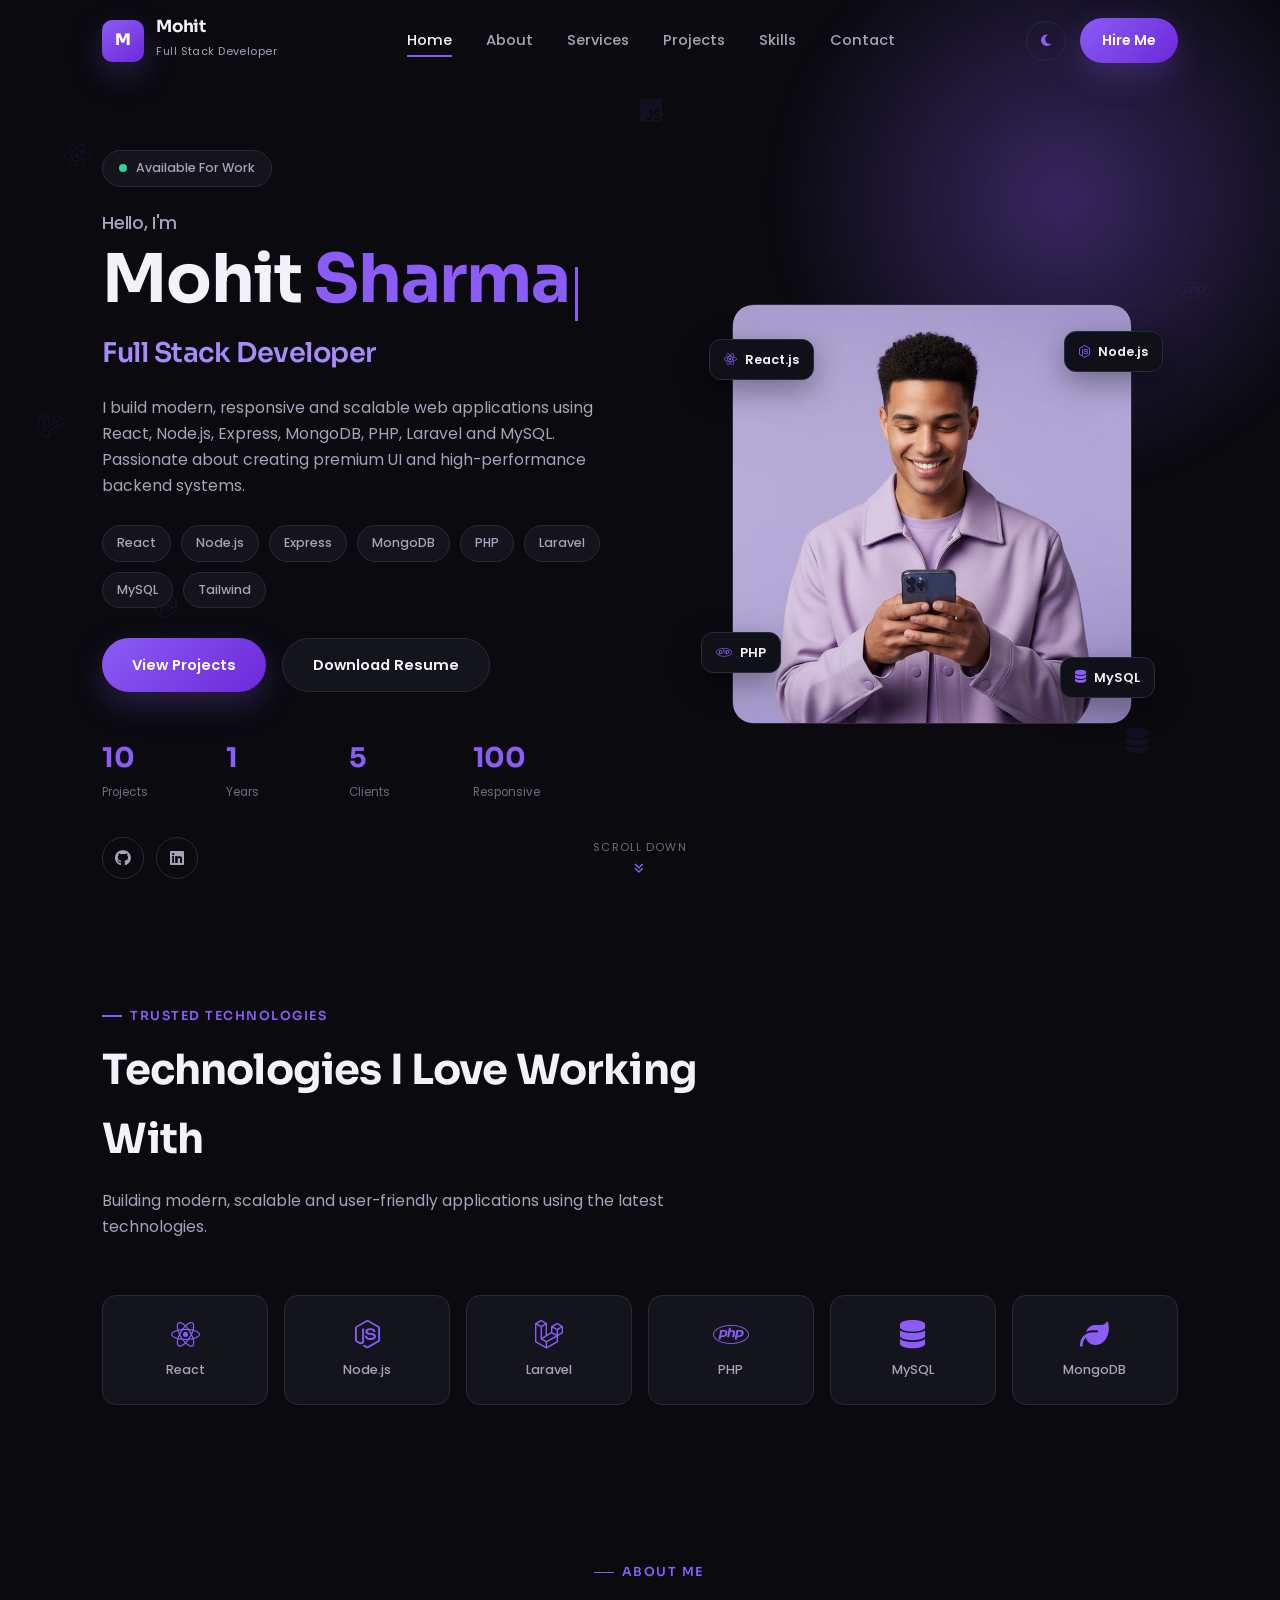
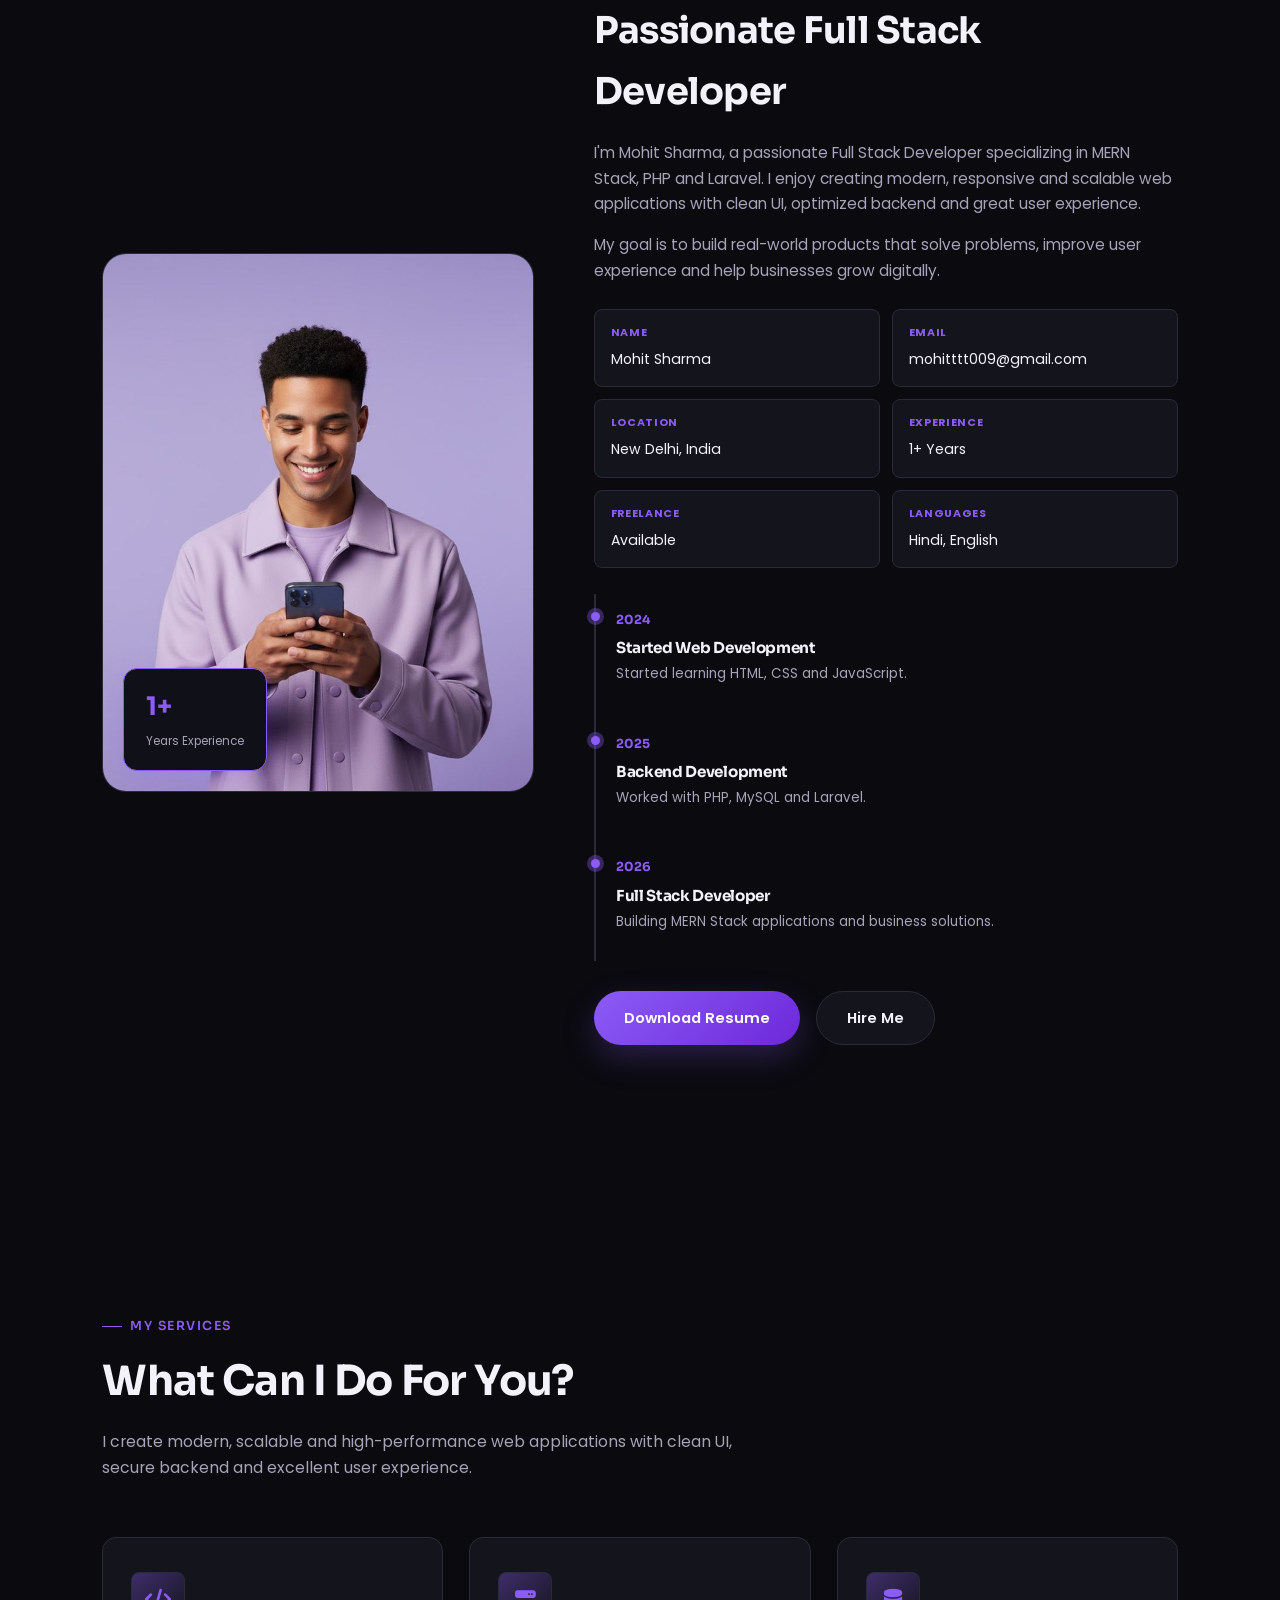
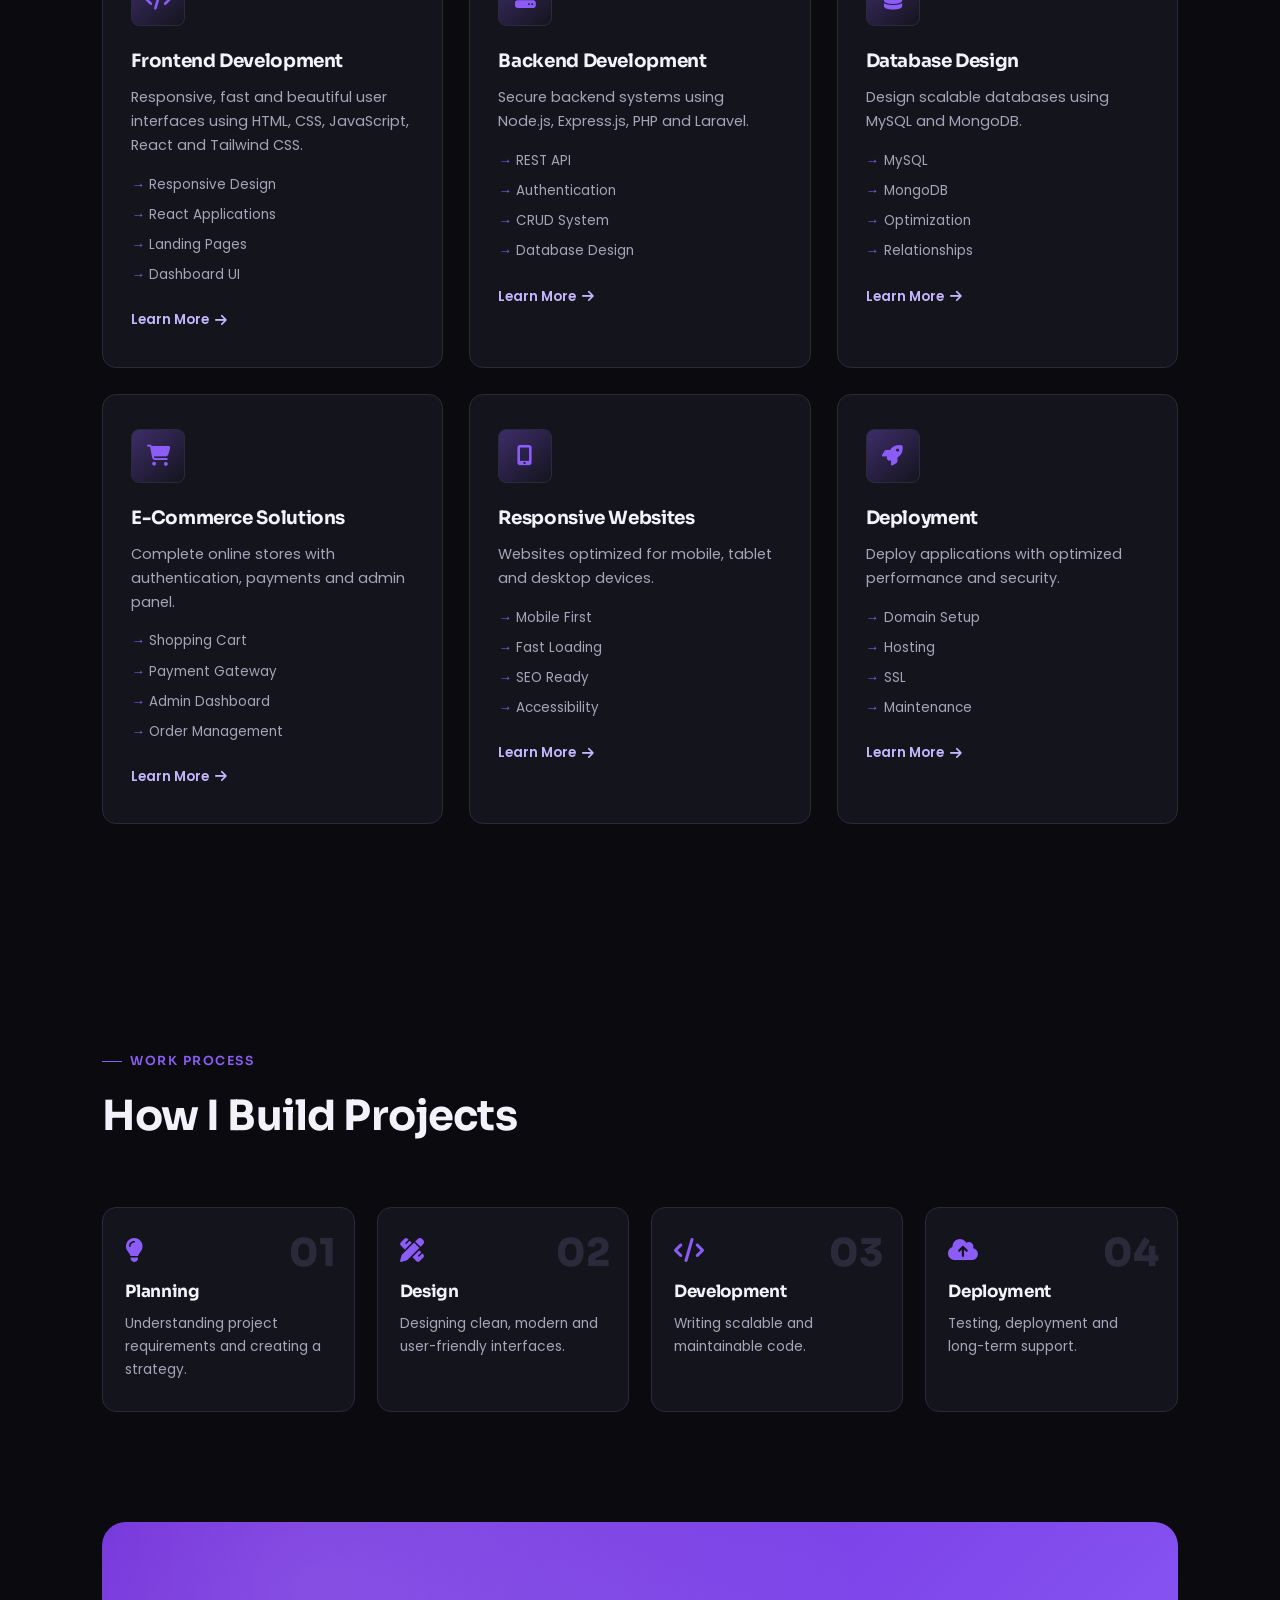
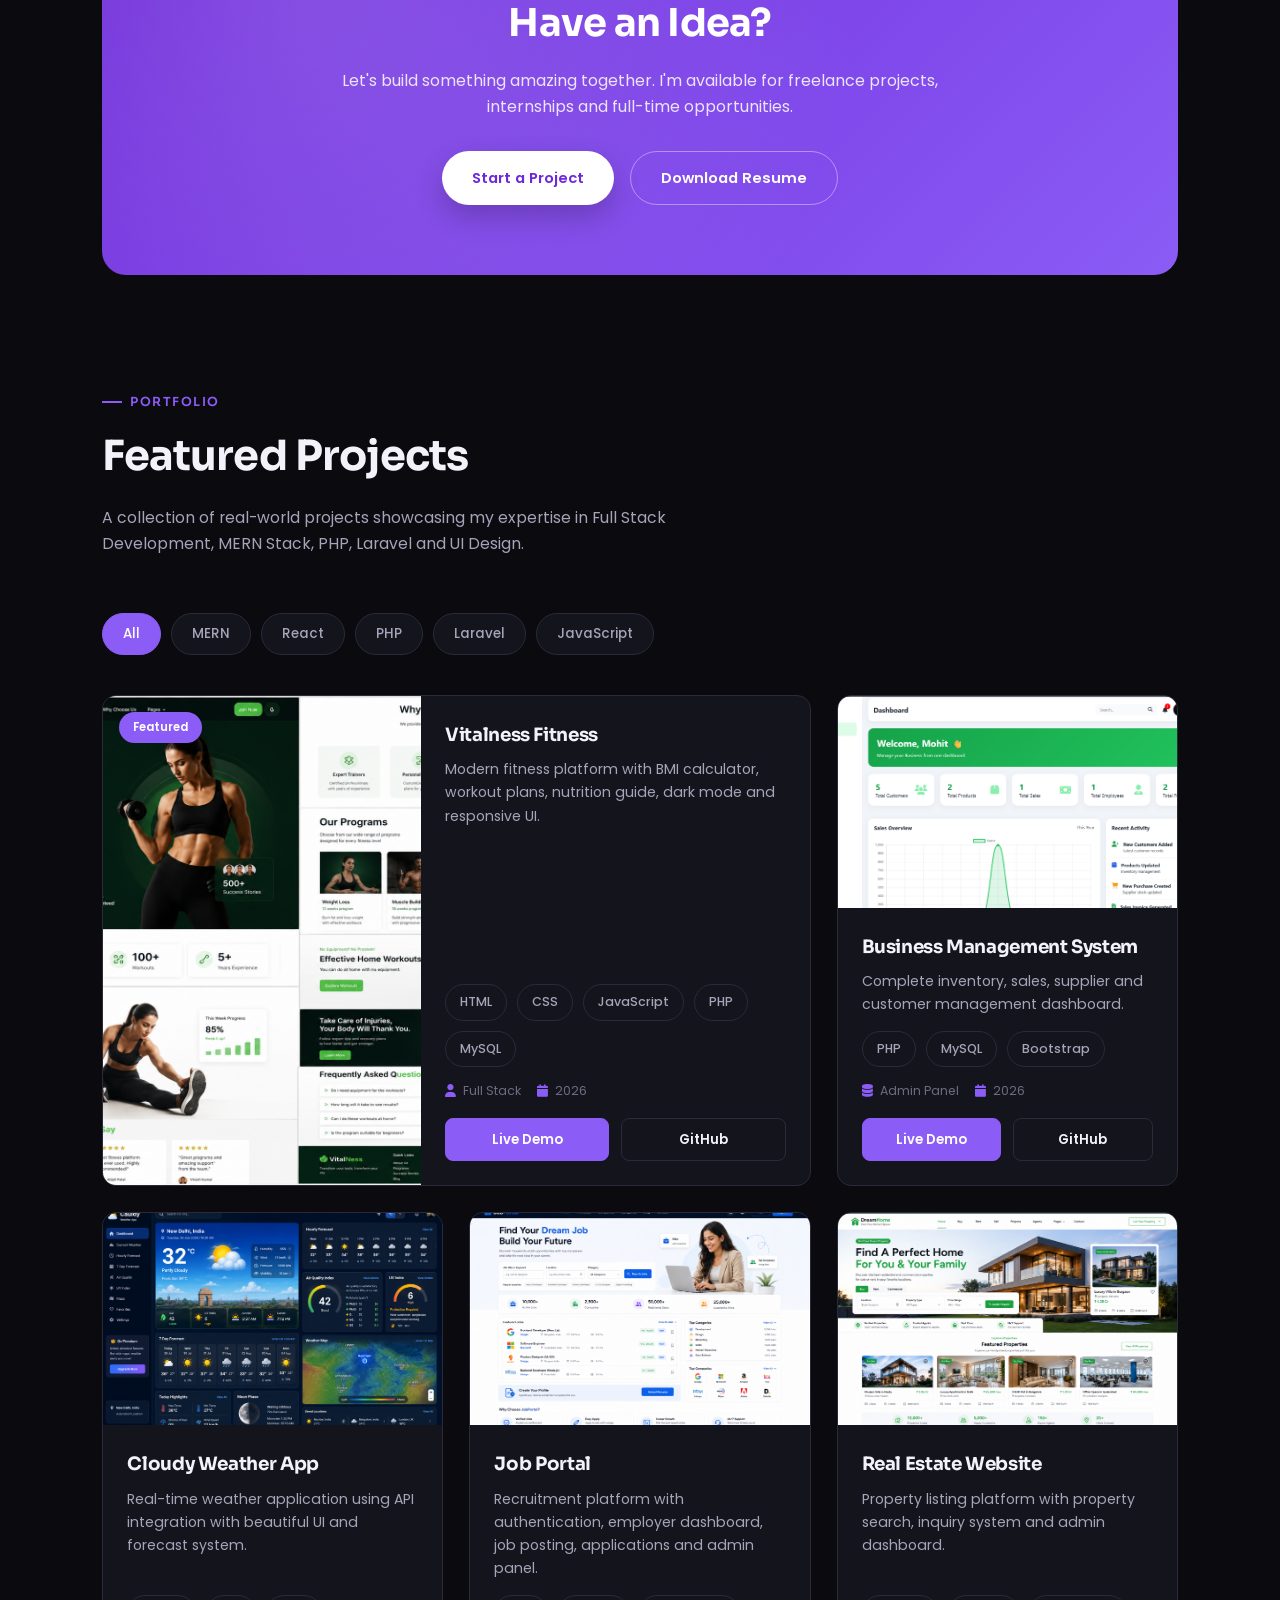
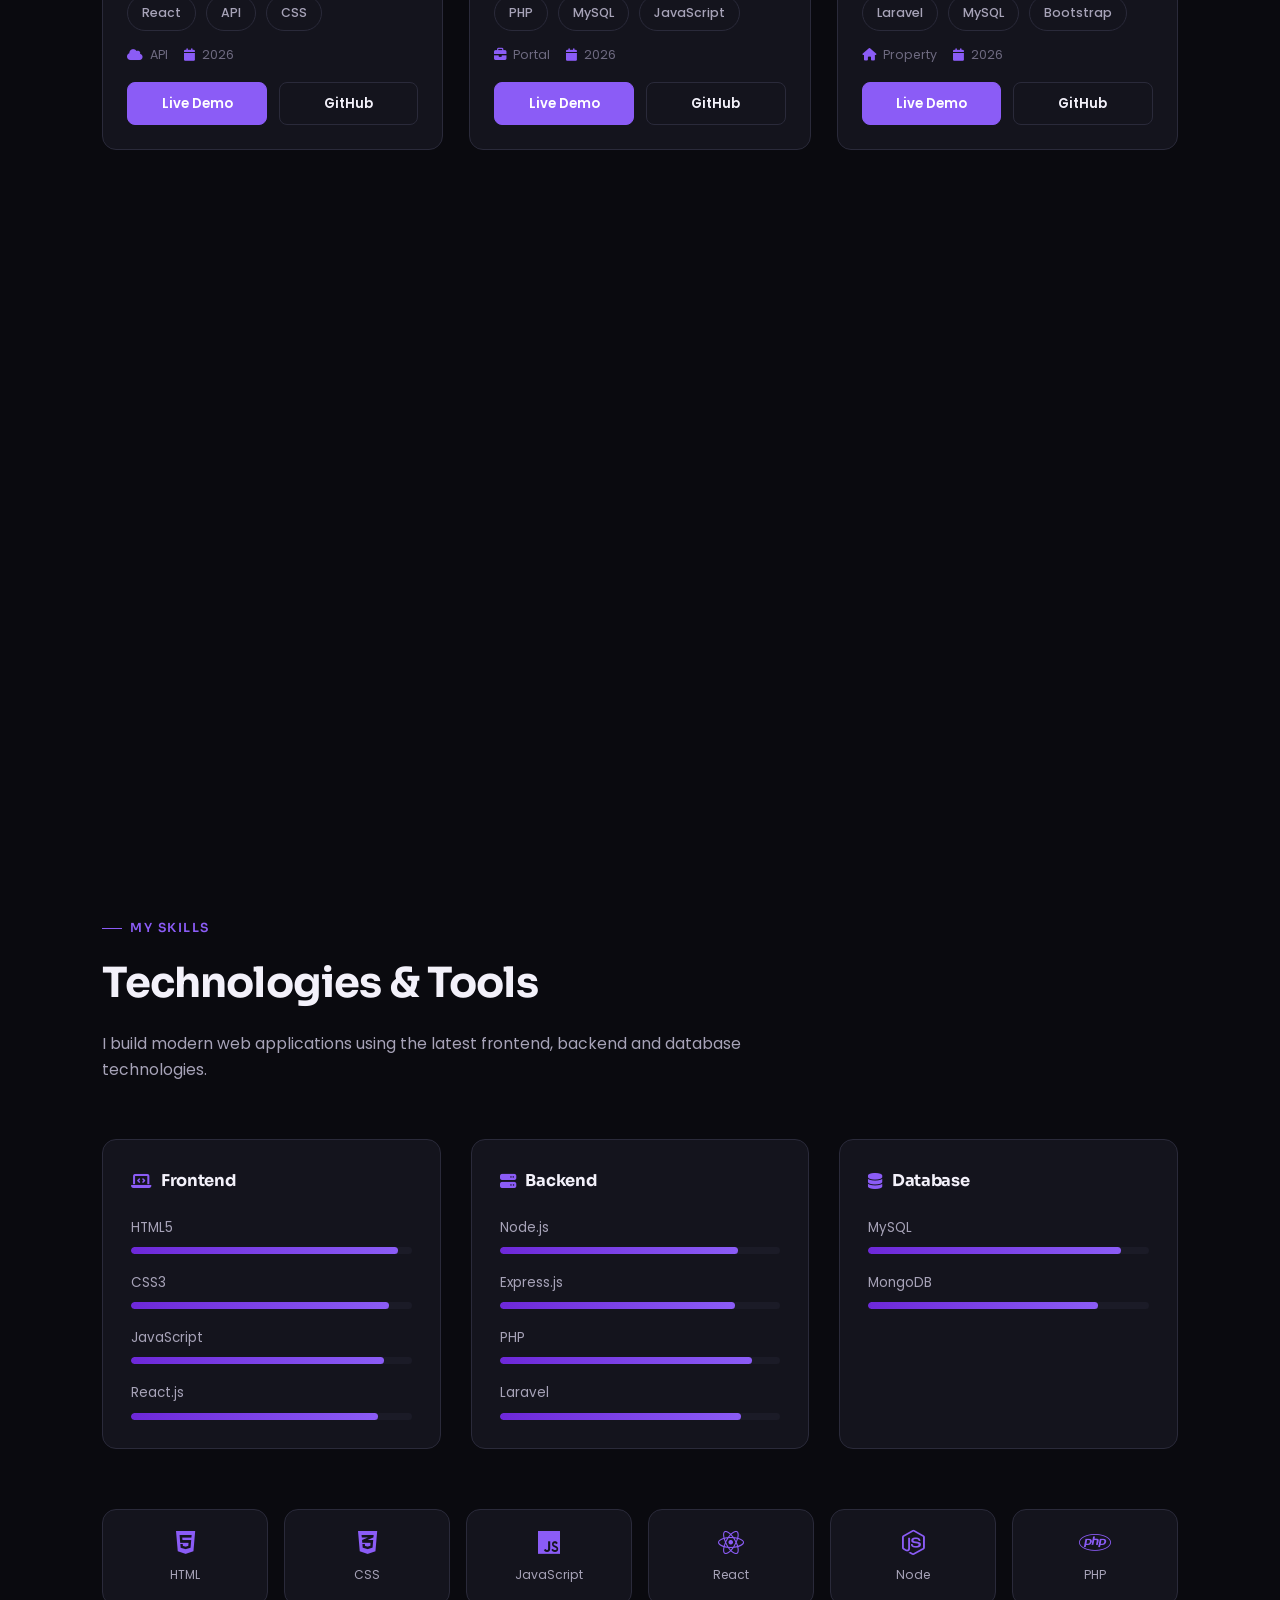
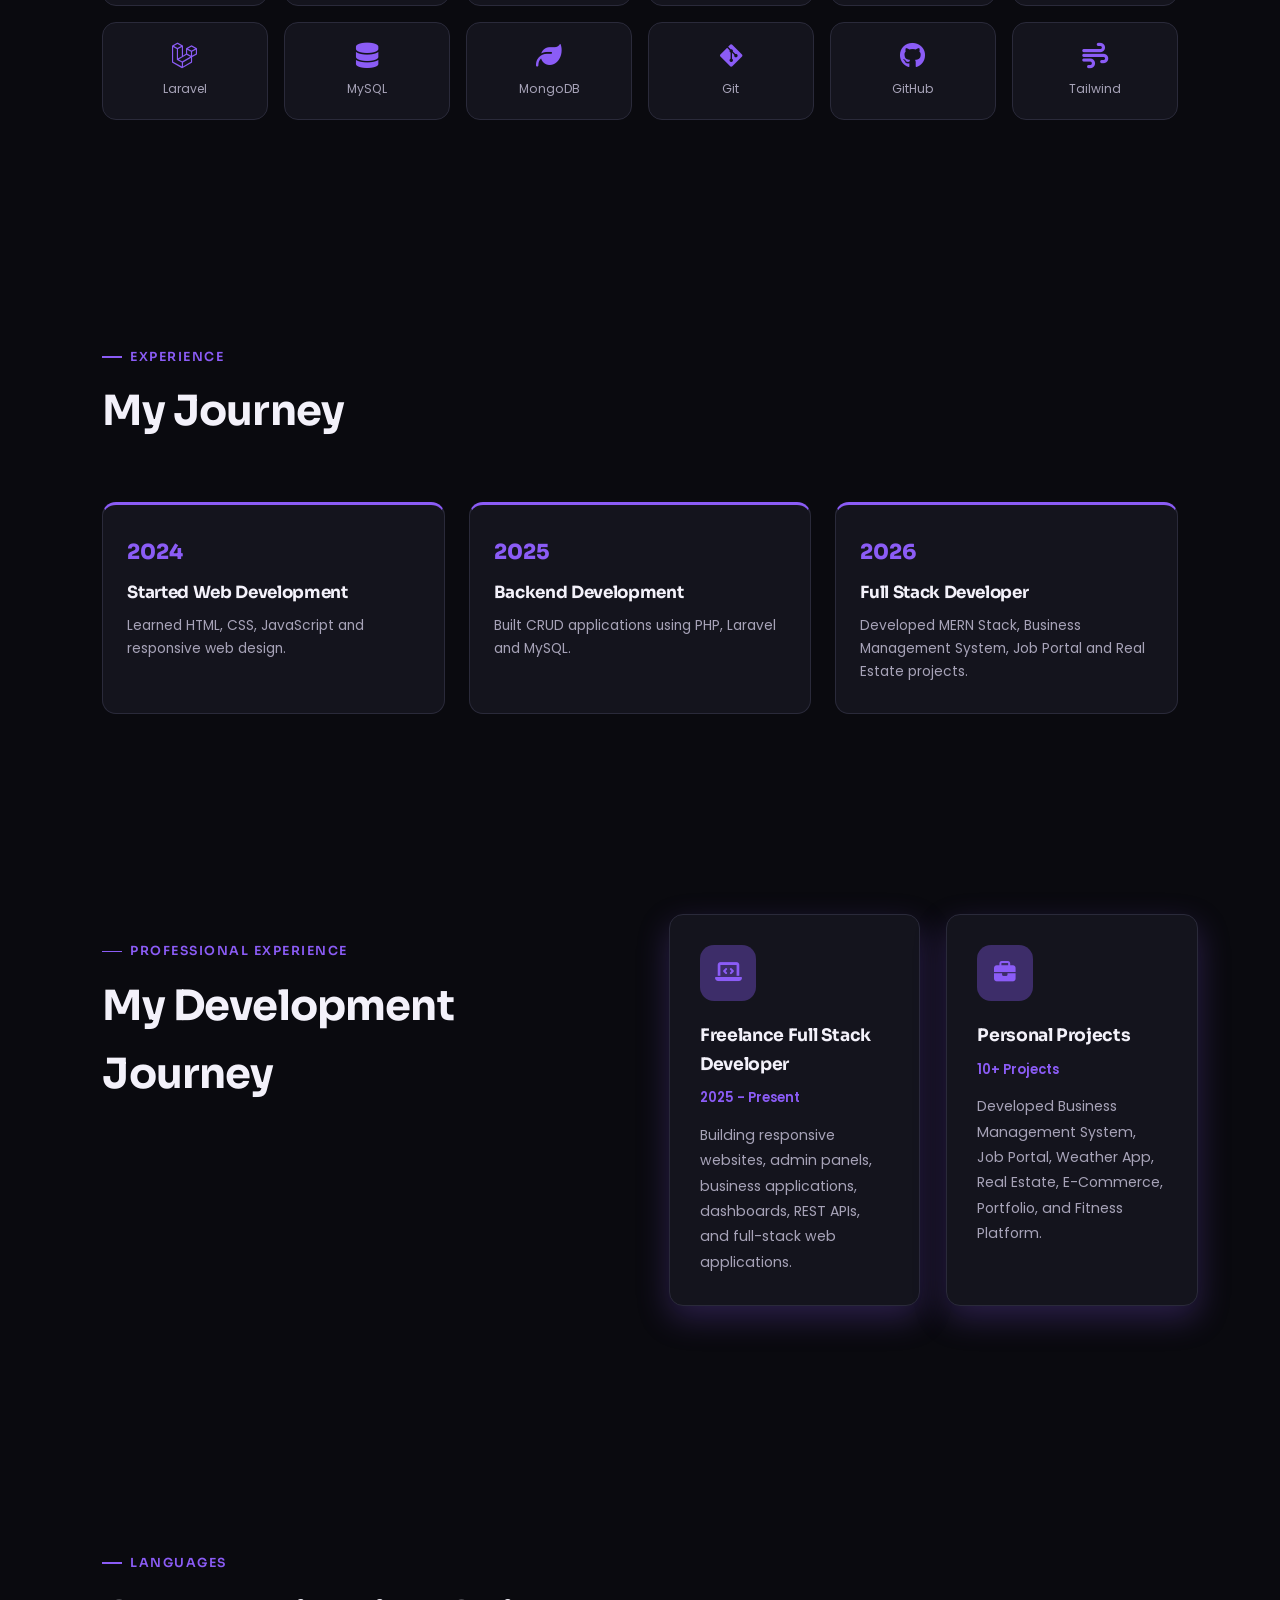
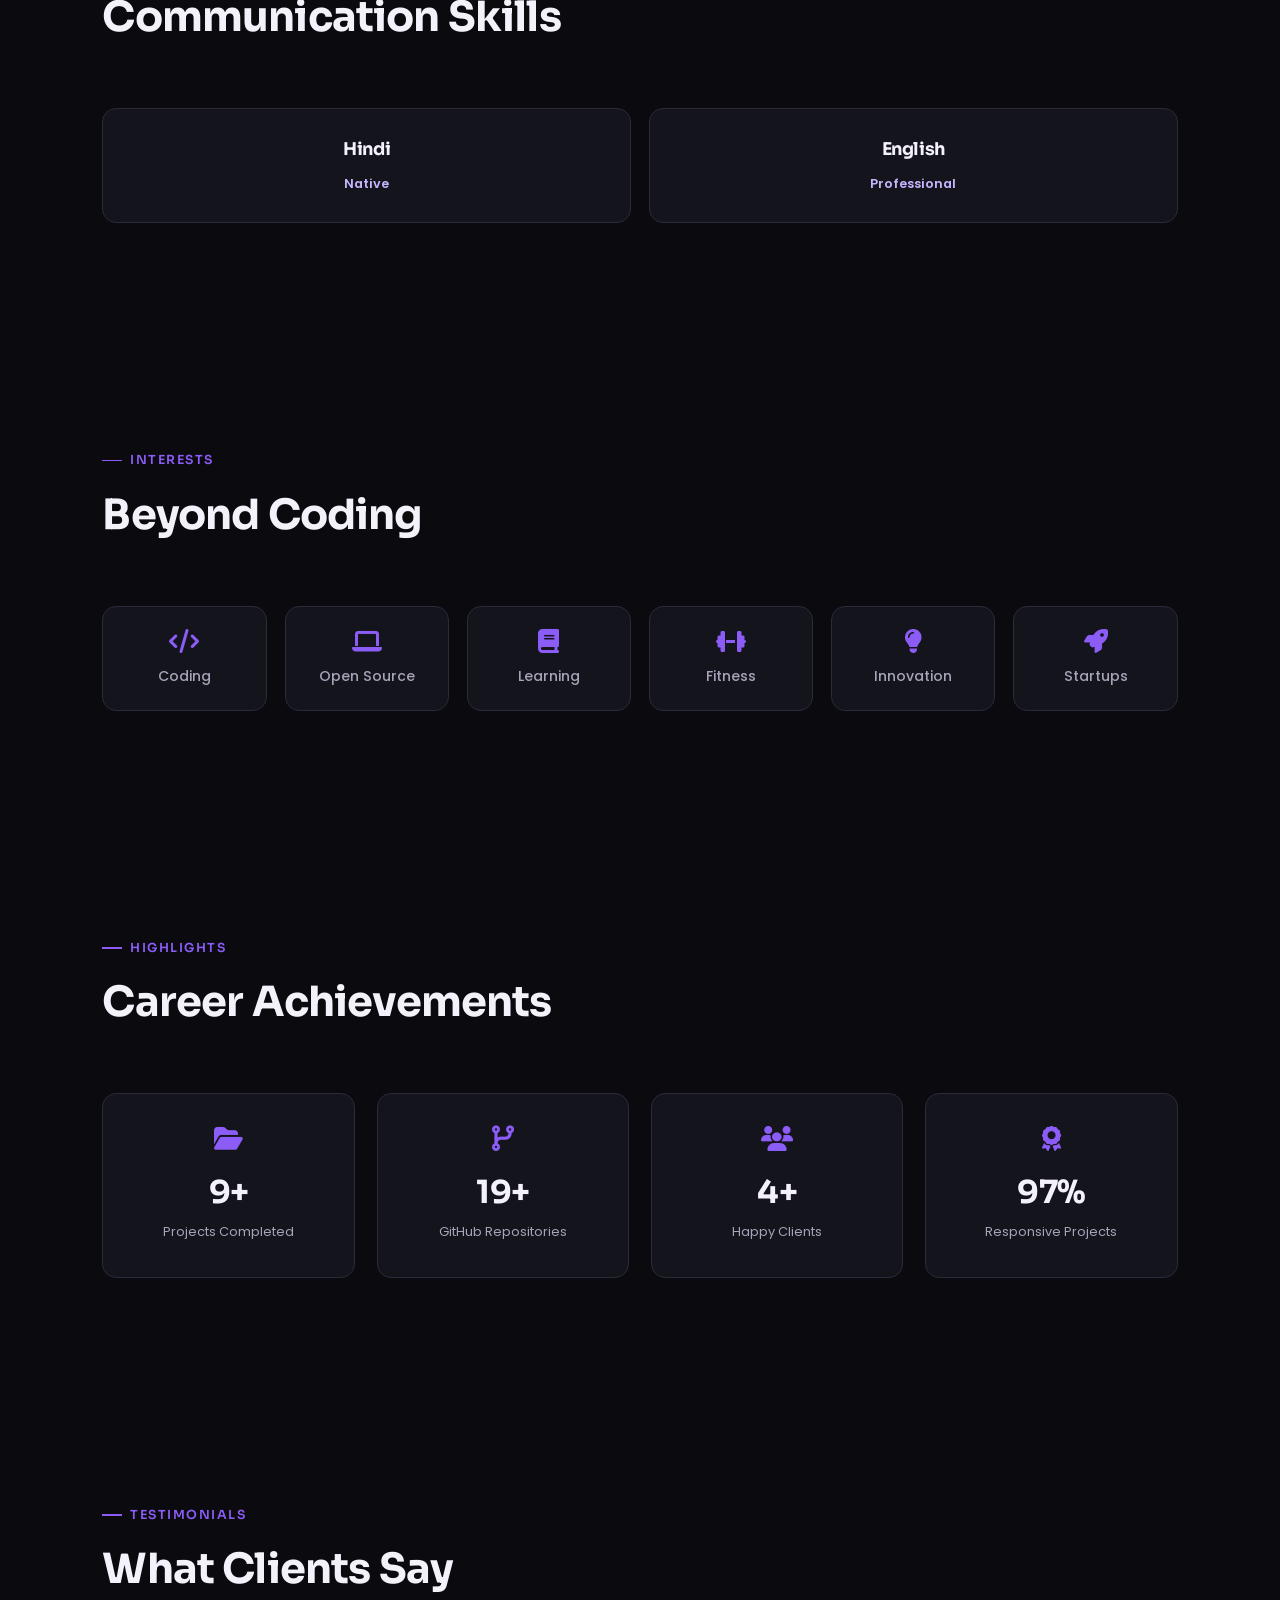
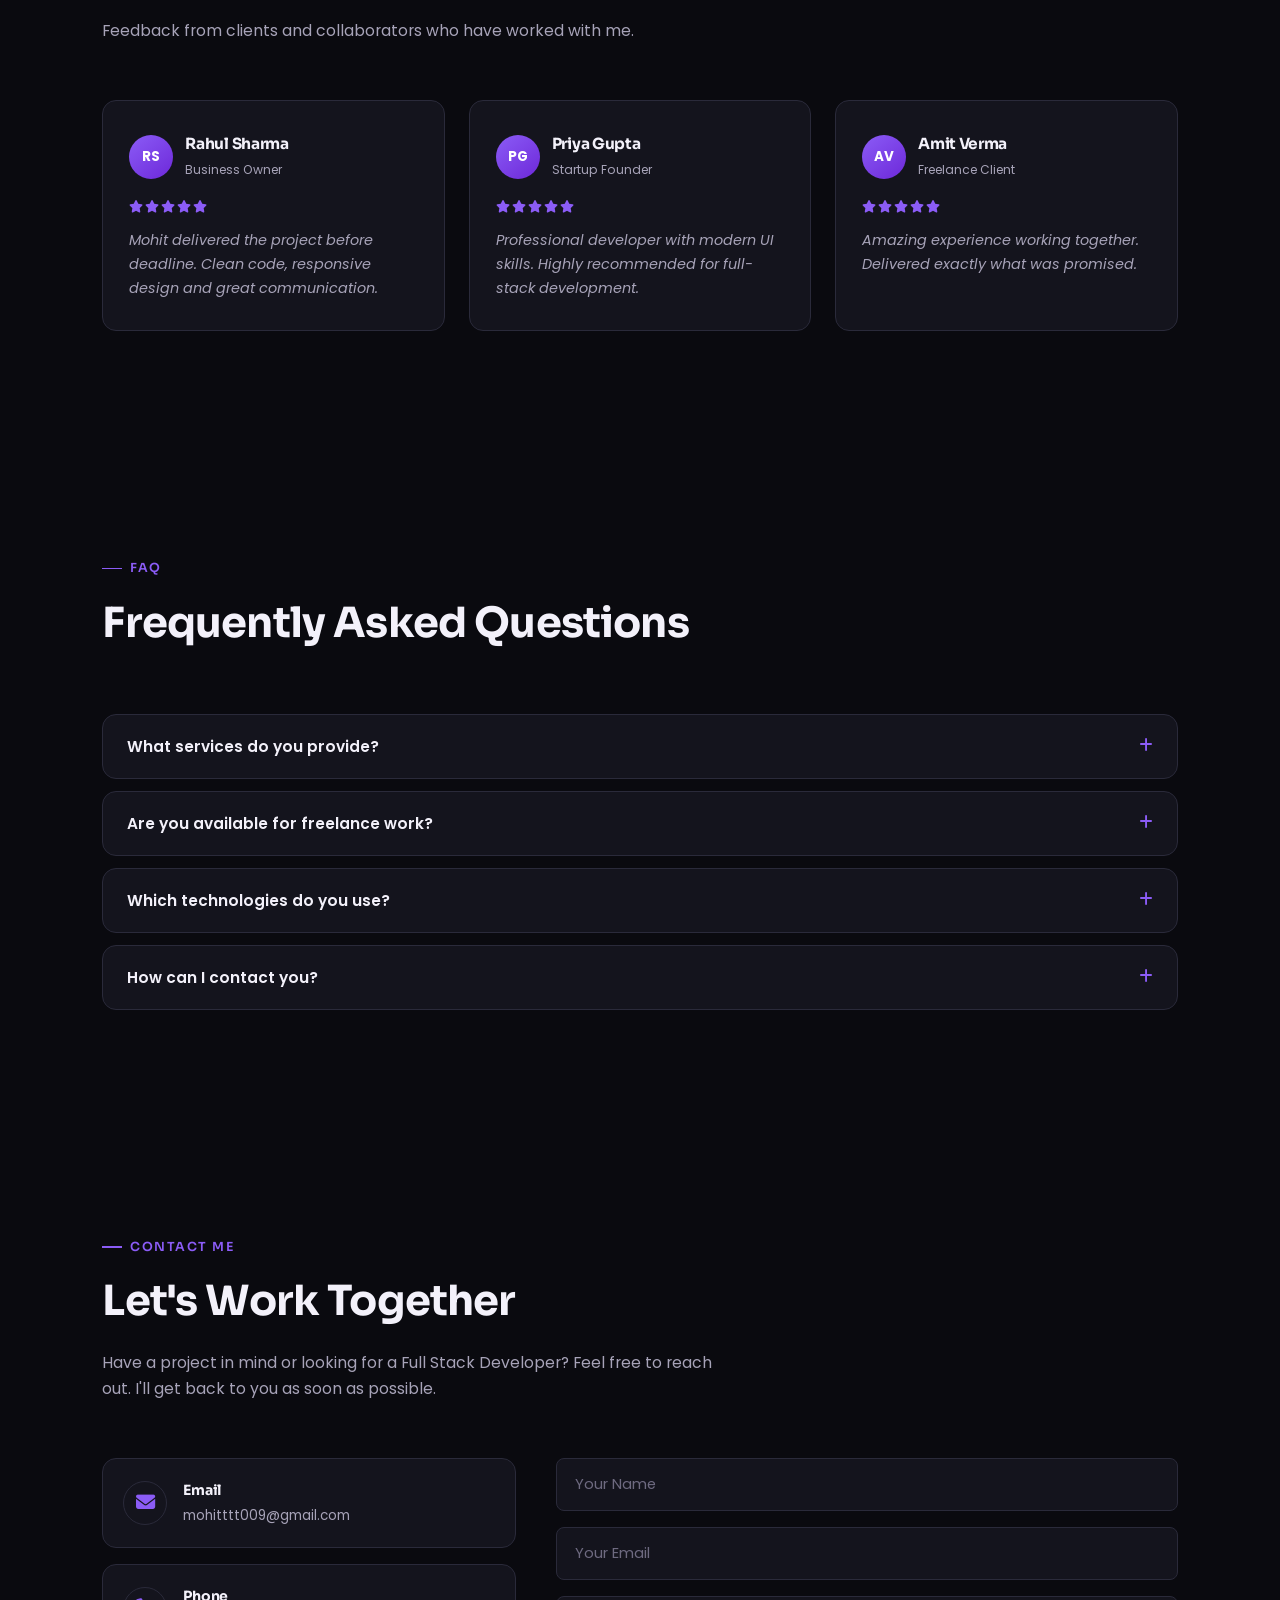
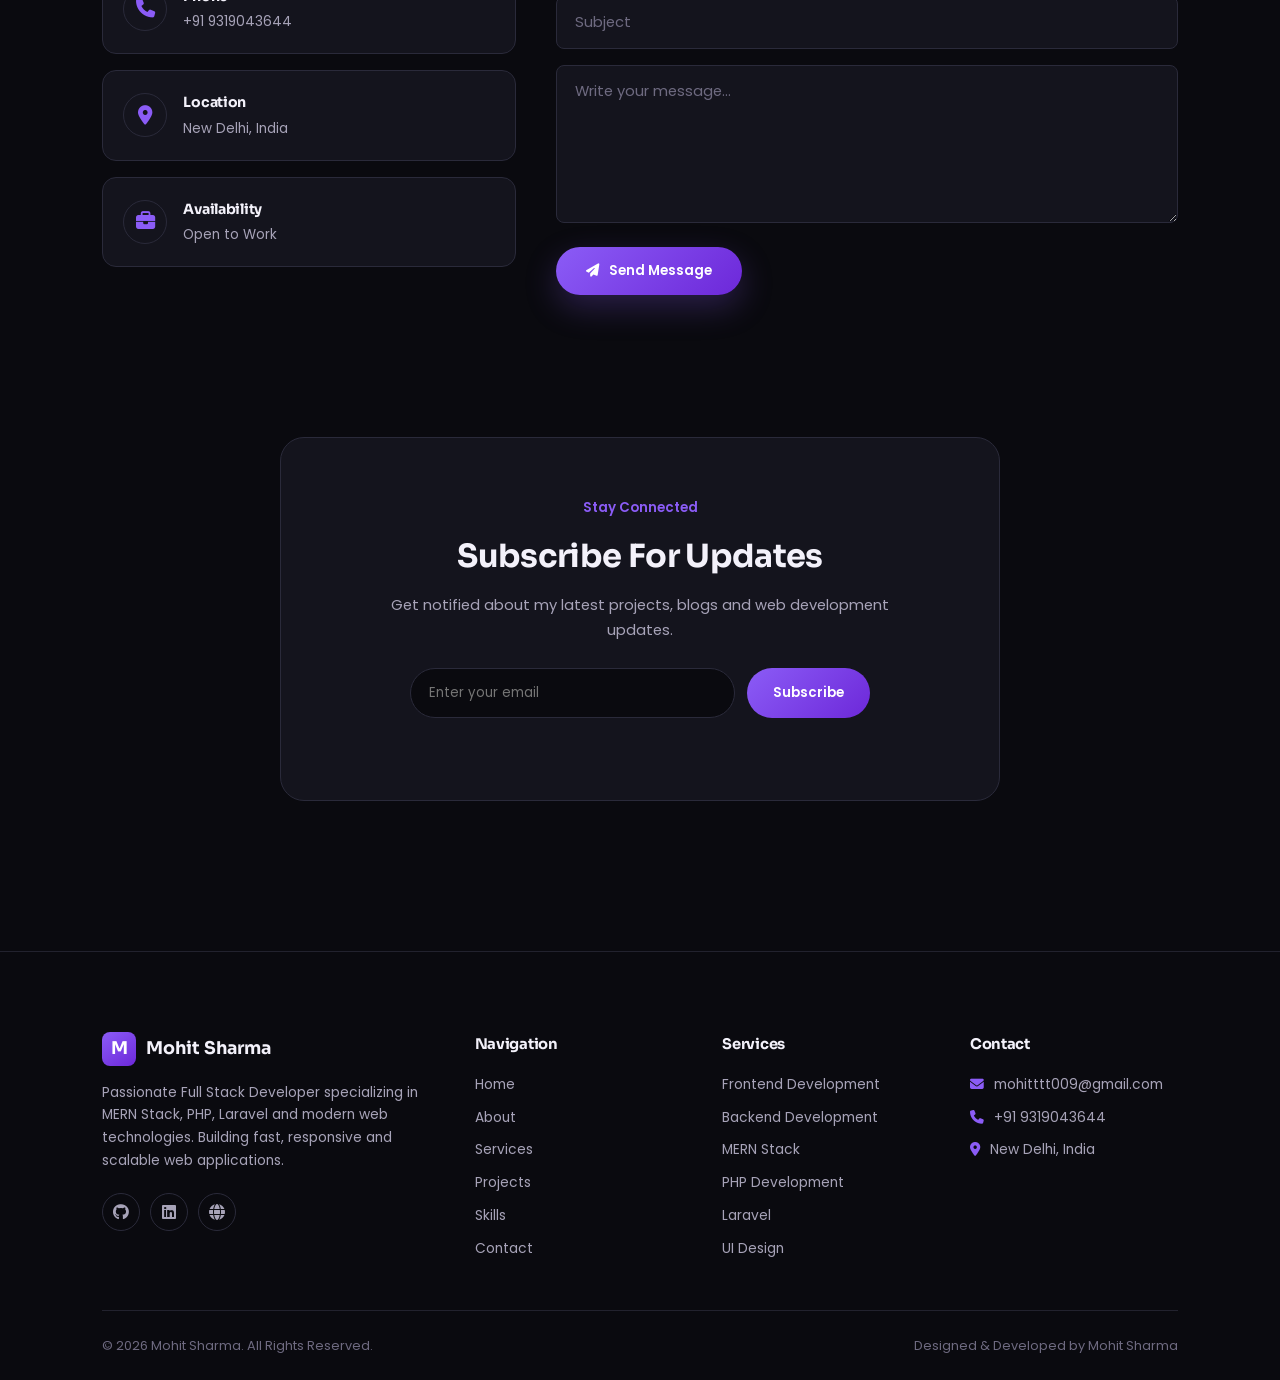
==== commit d808b4dc: "feat: Implement newsletter subscription and unsubscription functionality with email validation" ====
--- a/index.html
+++ b/index.html
@@ -916,20 +916,38 @@
     </section>
 
     <!-- NEWSLETTER  -->
+
     <section class="newsletter">
+
         <div class="newsletter-box" data-reveal>
-            <span> Stay Connected</span>
+
+            <span>Stay Connected</span>
+
             <h2>Subscribe For Updates</h2>
-            <p>Get notified about my latest projects, blogs and web development updates.</p>
+
+            <p>
+                Get notified about my latest projects,
+                blogs and web development updates.
+            </p>
+
+
             <form class="newsletter-form" id="newsletterForm" action="backend/subscribe.php" method="POST">
-                <input type="email" name="email" placeholder="Enter your email" required>
-                <button type="submit">Subscribe</button>
+
+                <input type="email" name="email" id="newsletterEmail" placeholder="Enter your email"
+                    autocomplete="email" maxlength="150" required>
+
+                <button type="submit" id="newsletterBtn">
+                    Subscribe
+                </button>
+
             </form>
 
+
             <p id="newsletterStatus"></p>
 
 
         </div>
+
     </section>
 
     <!-- FOOTER  -->
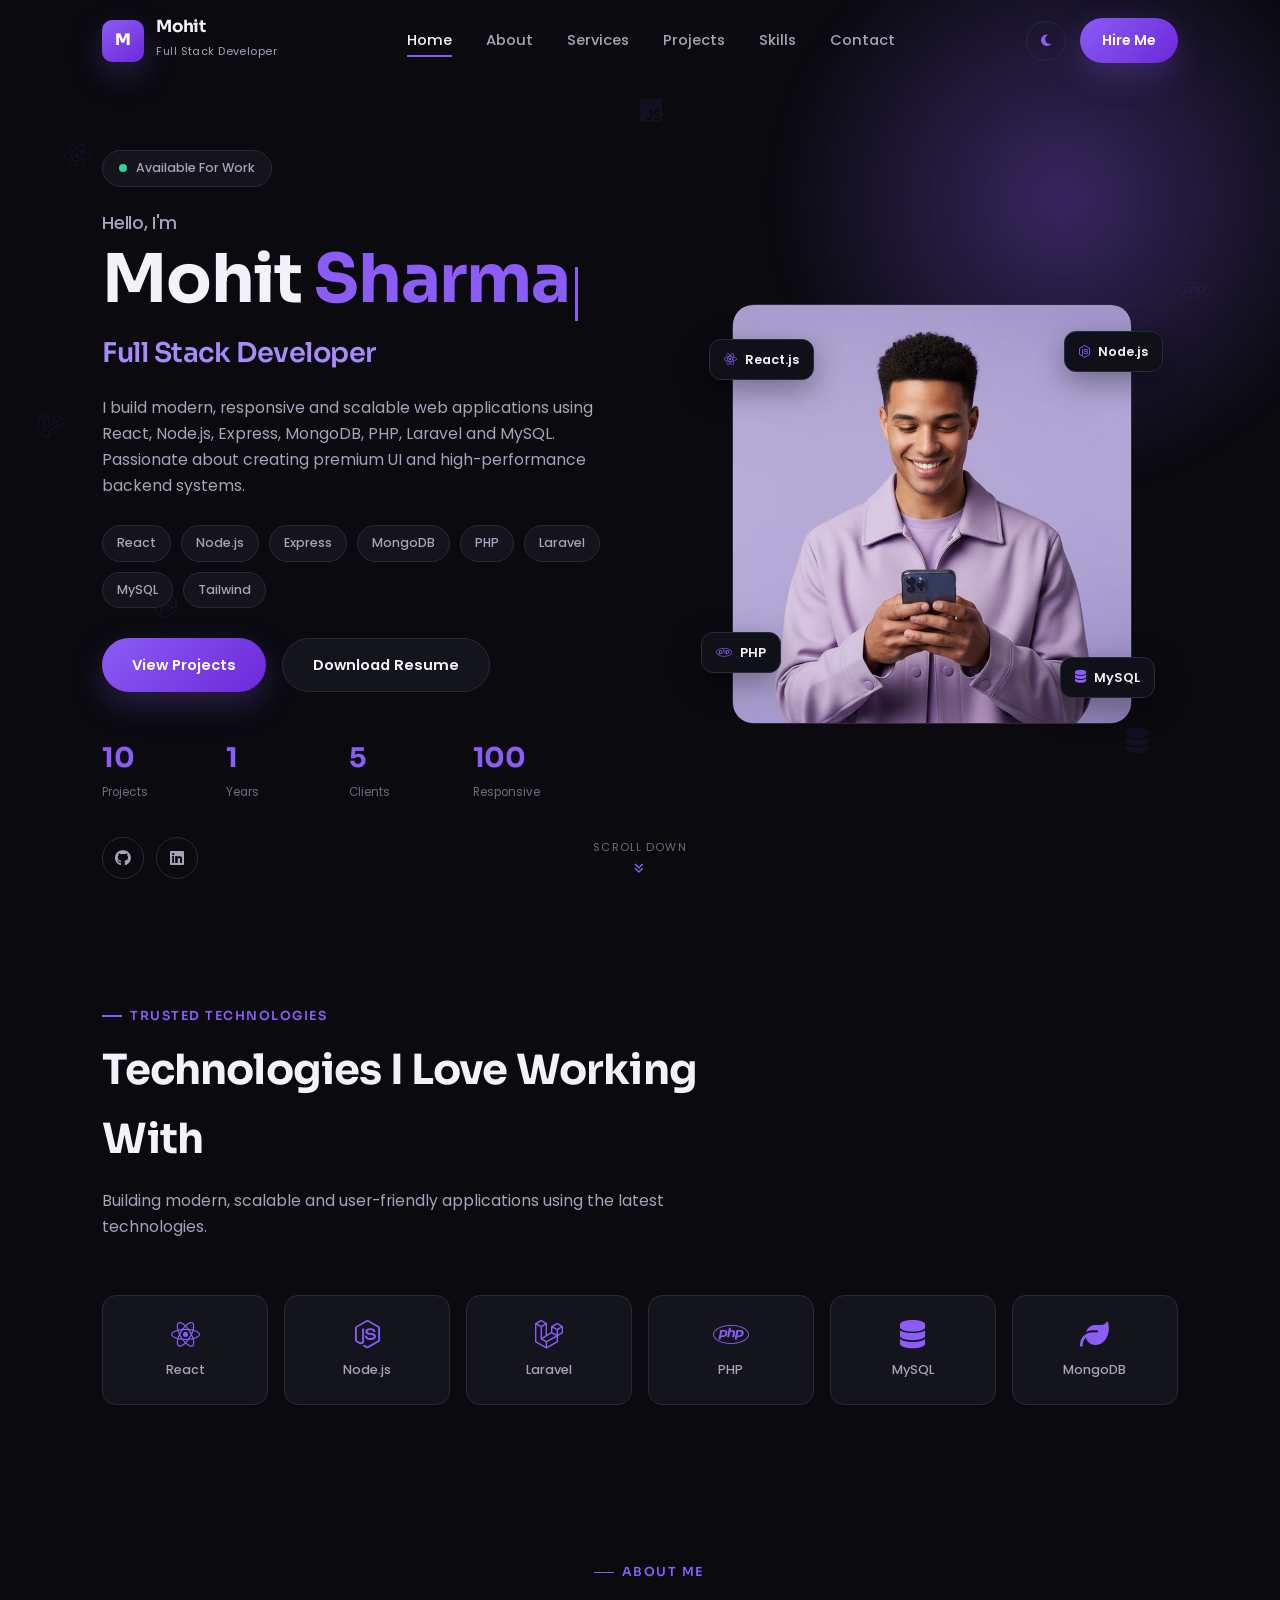
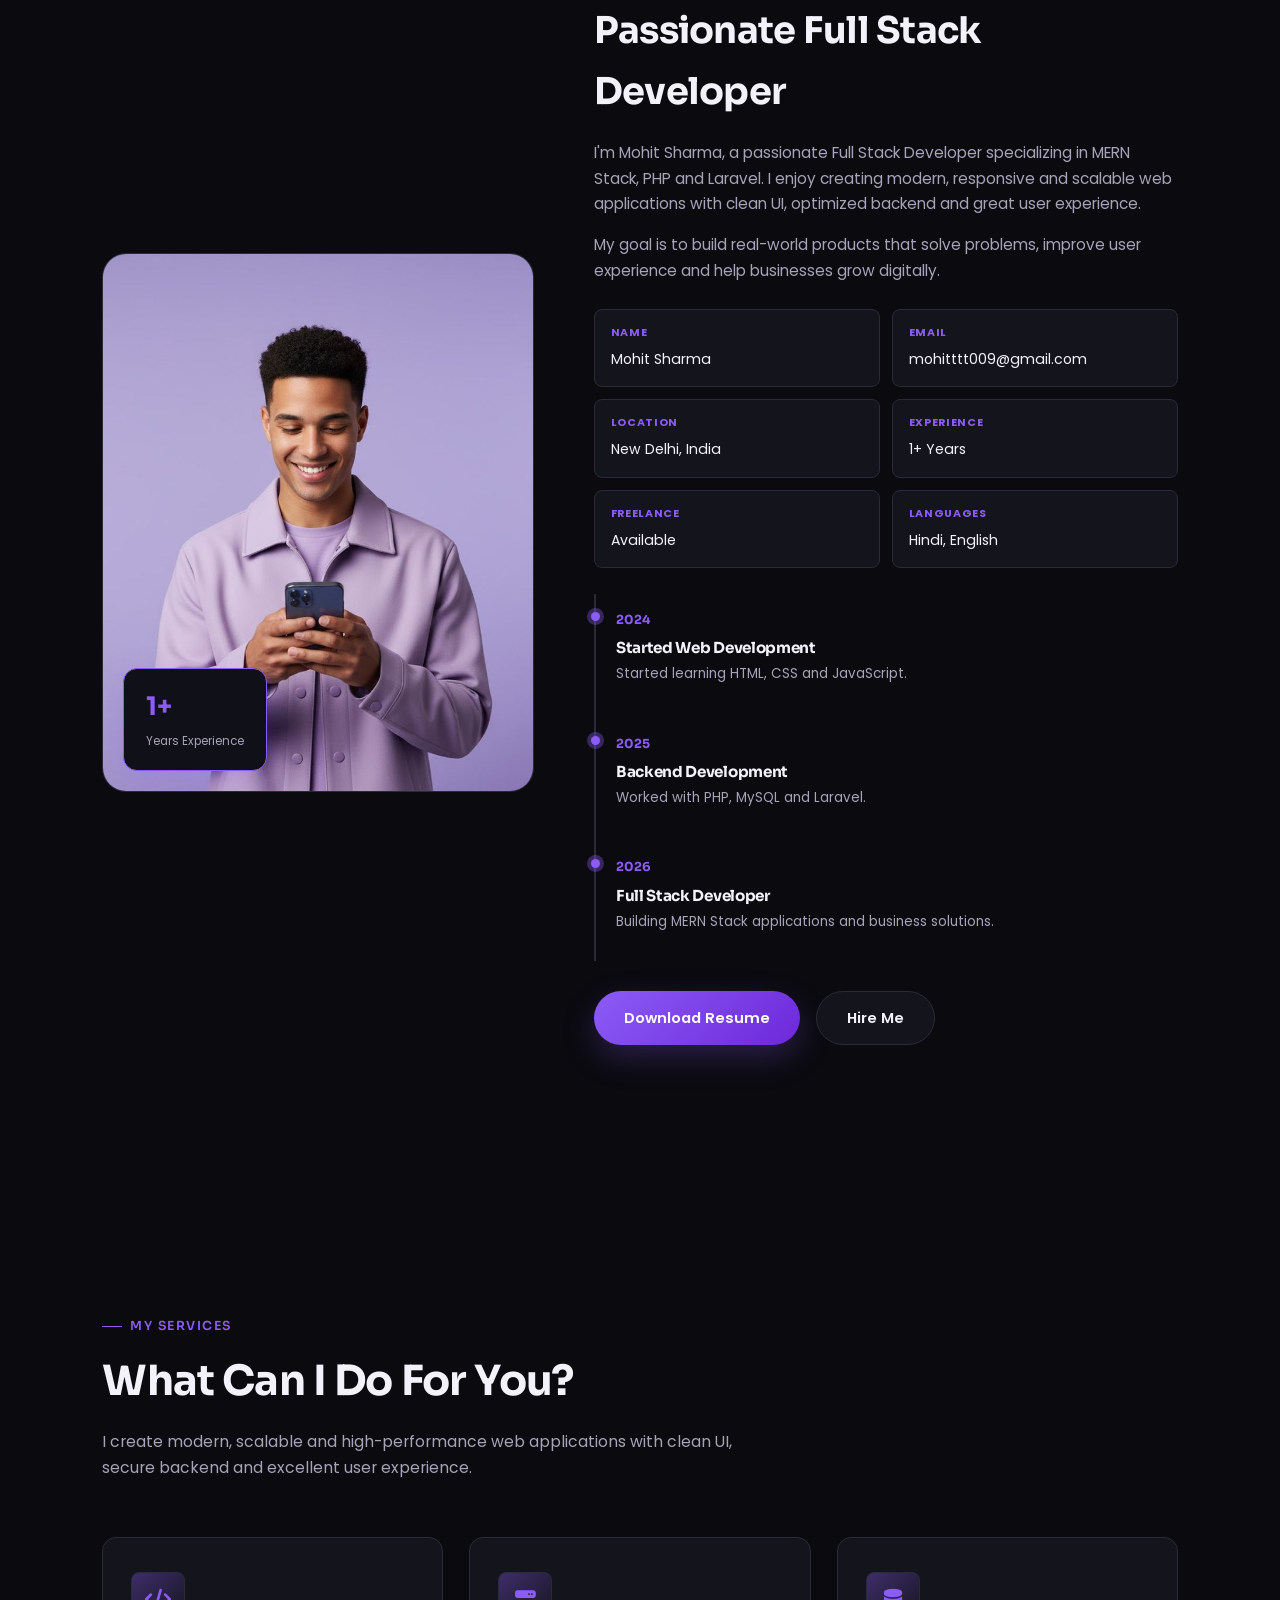
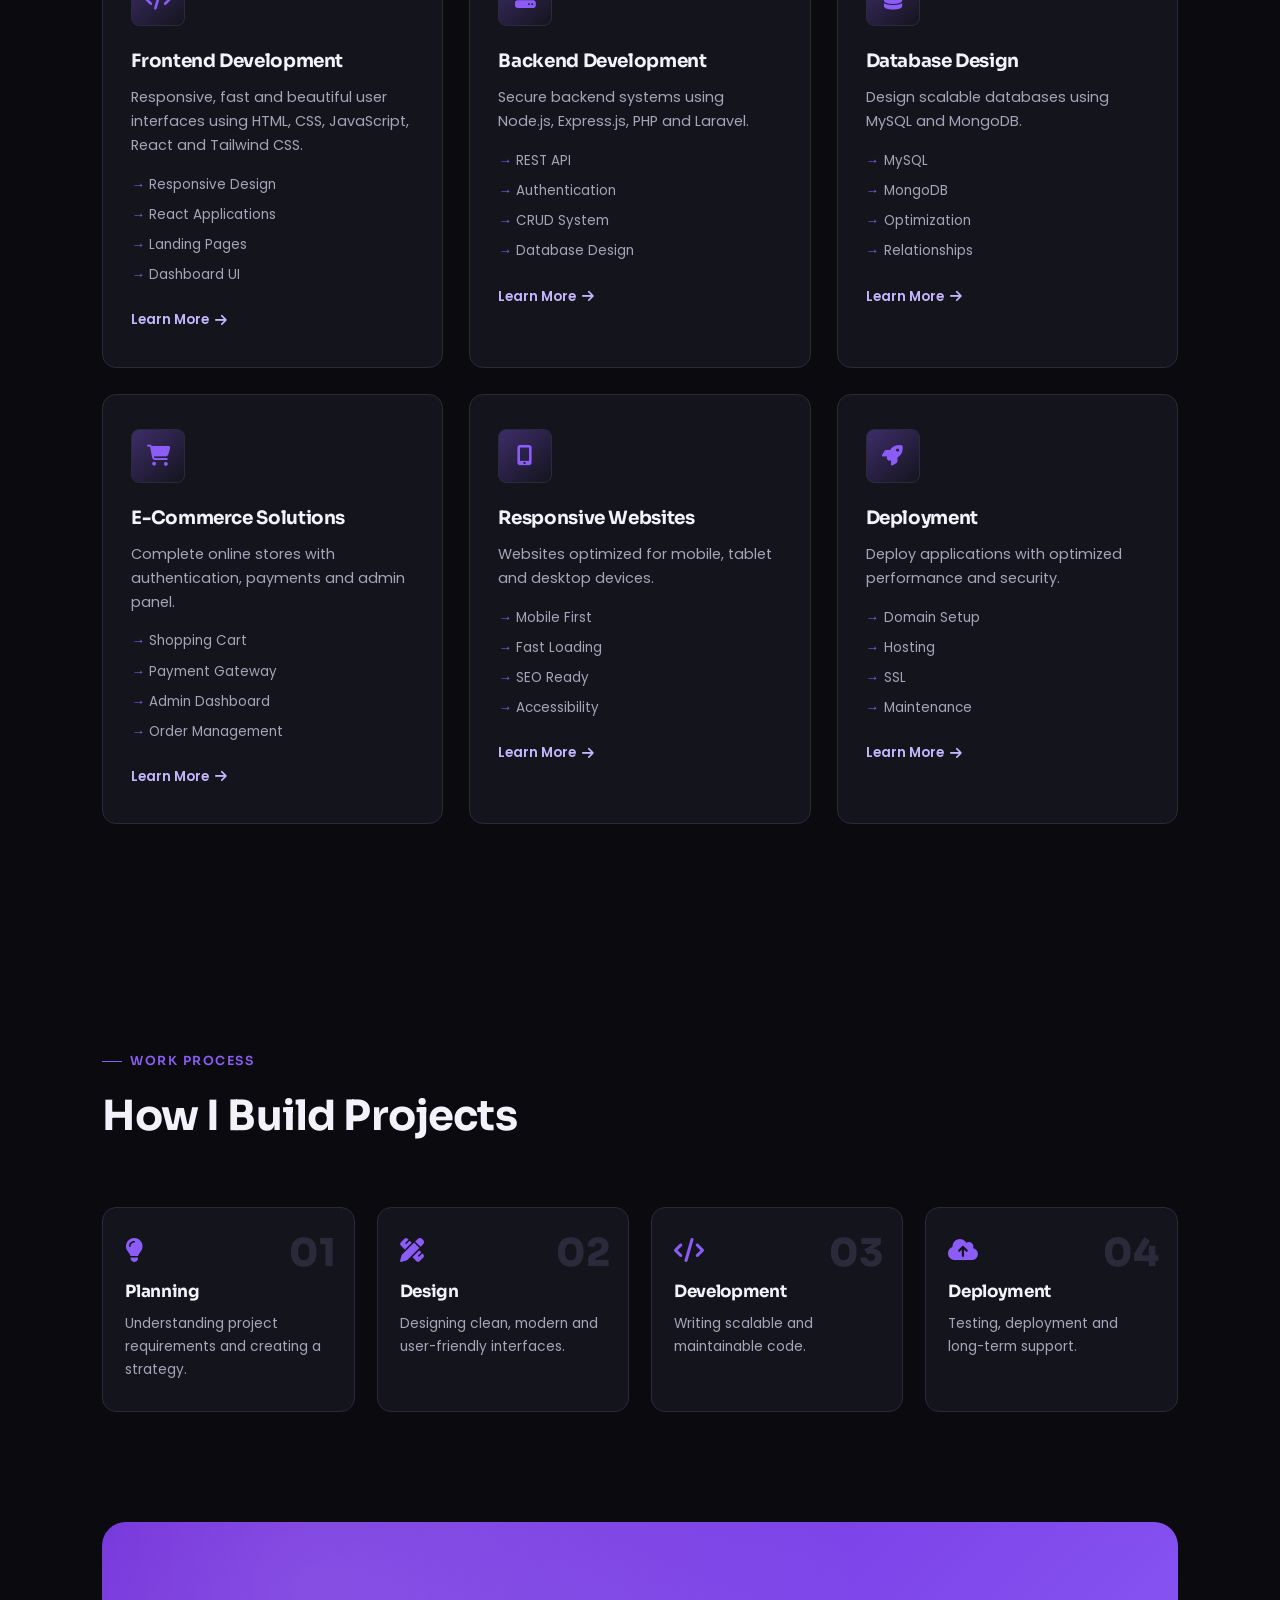
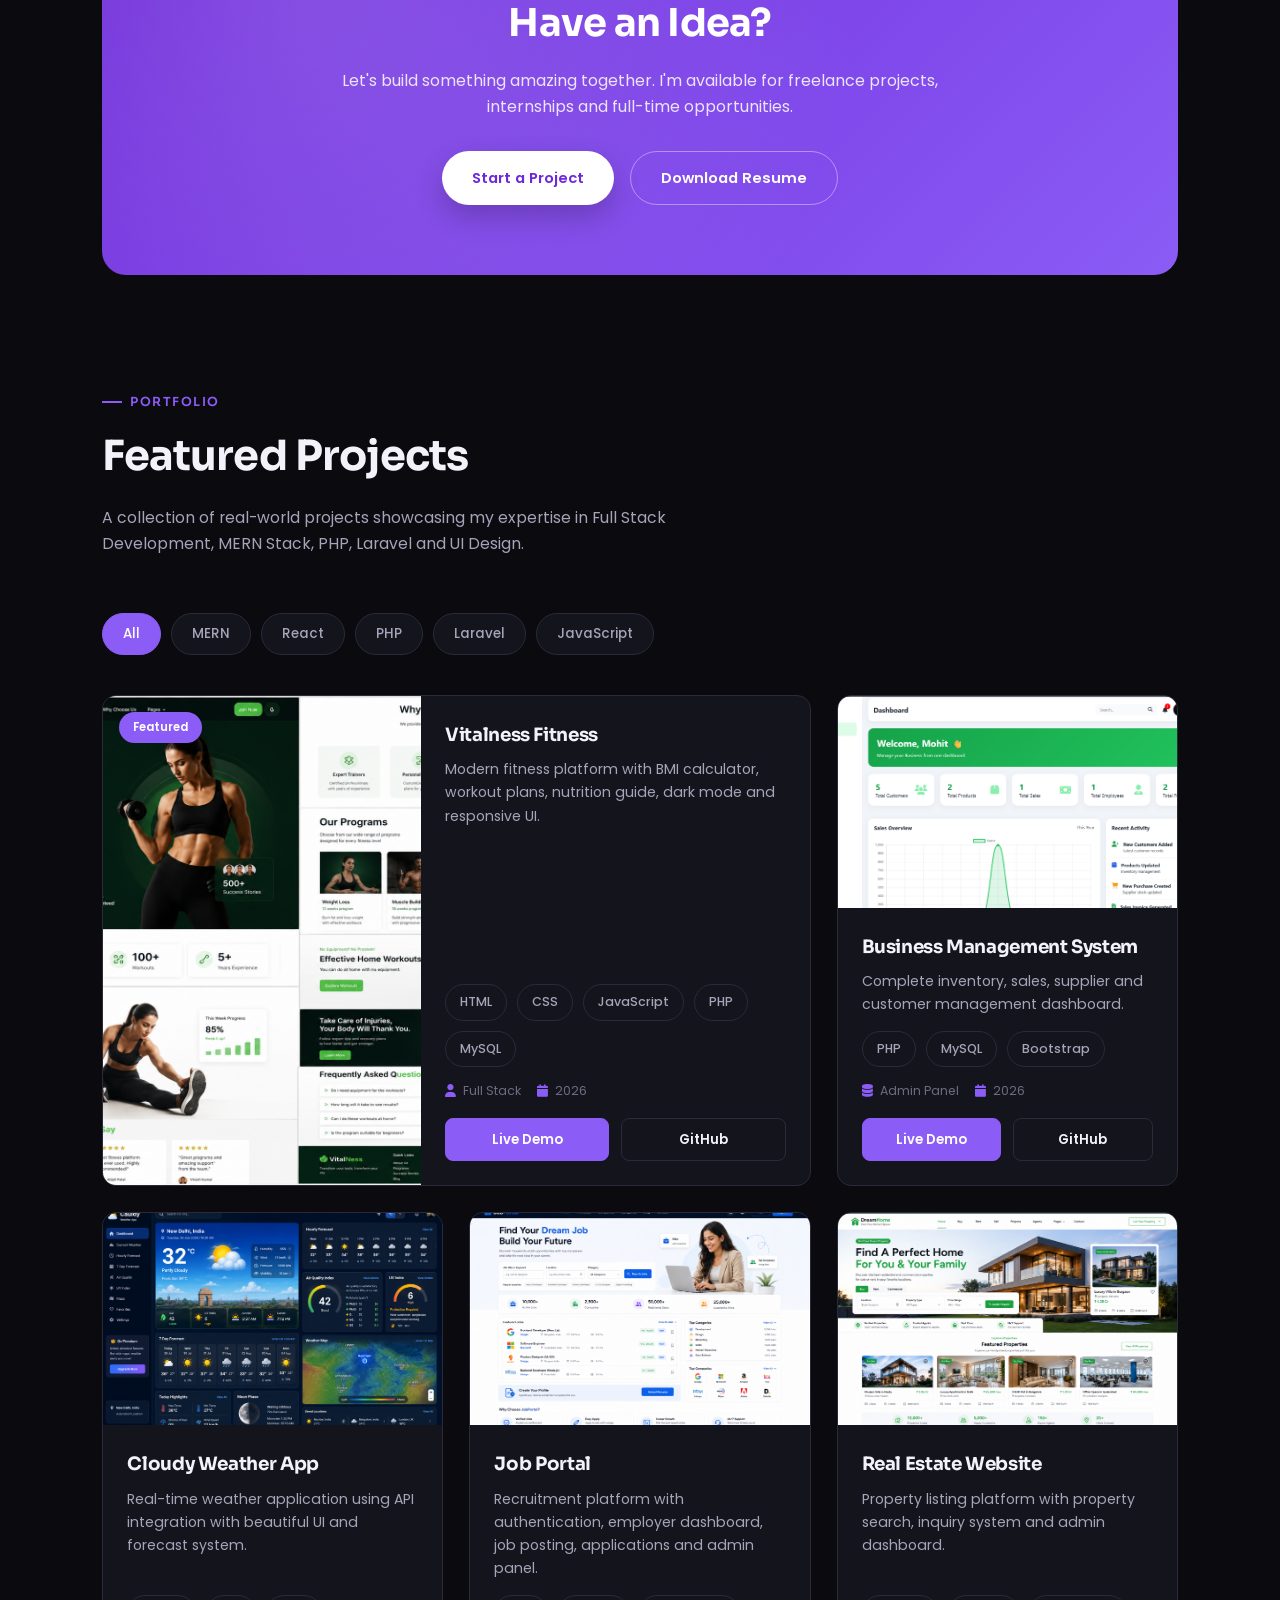
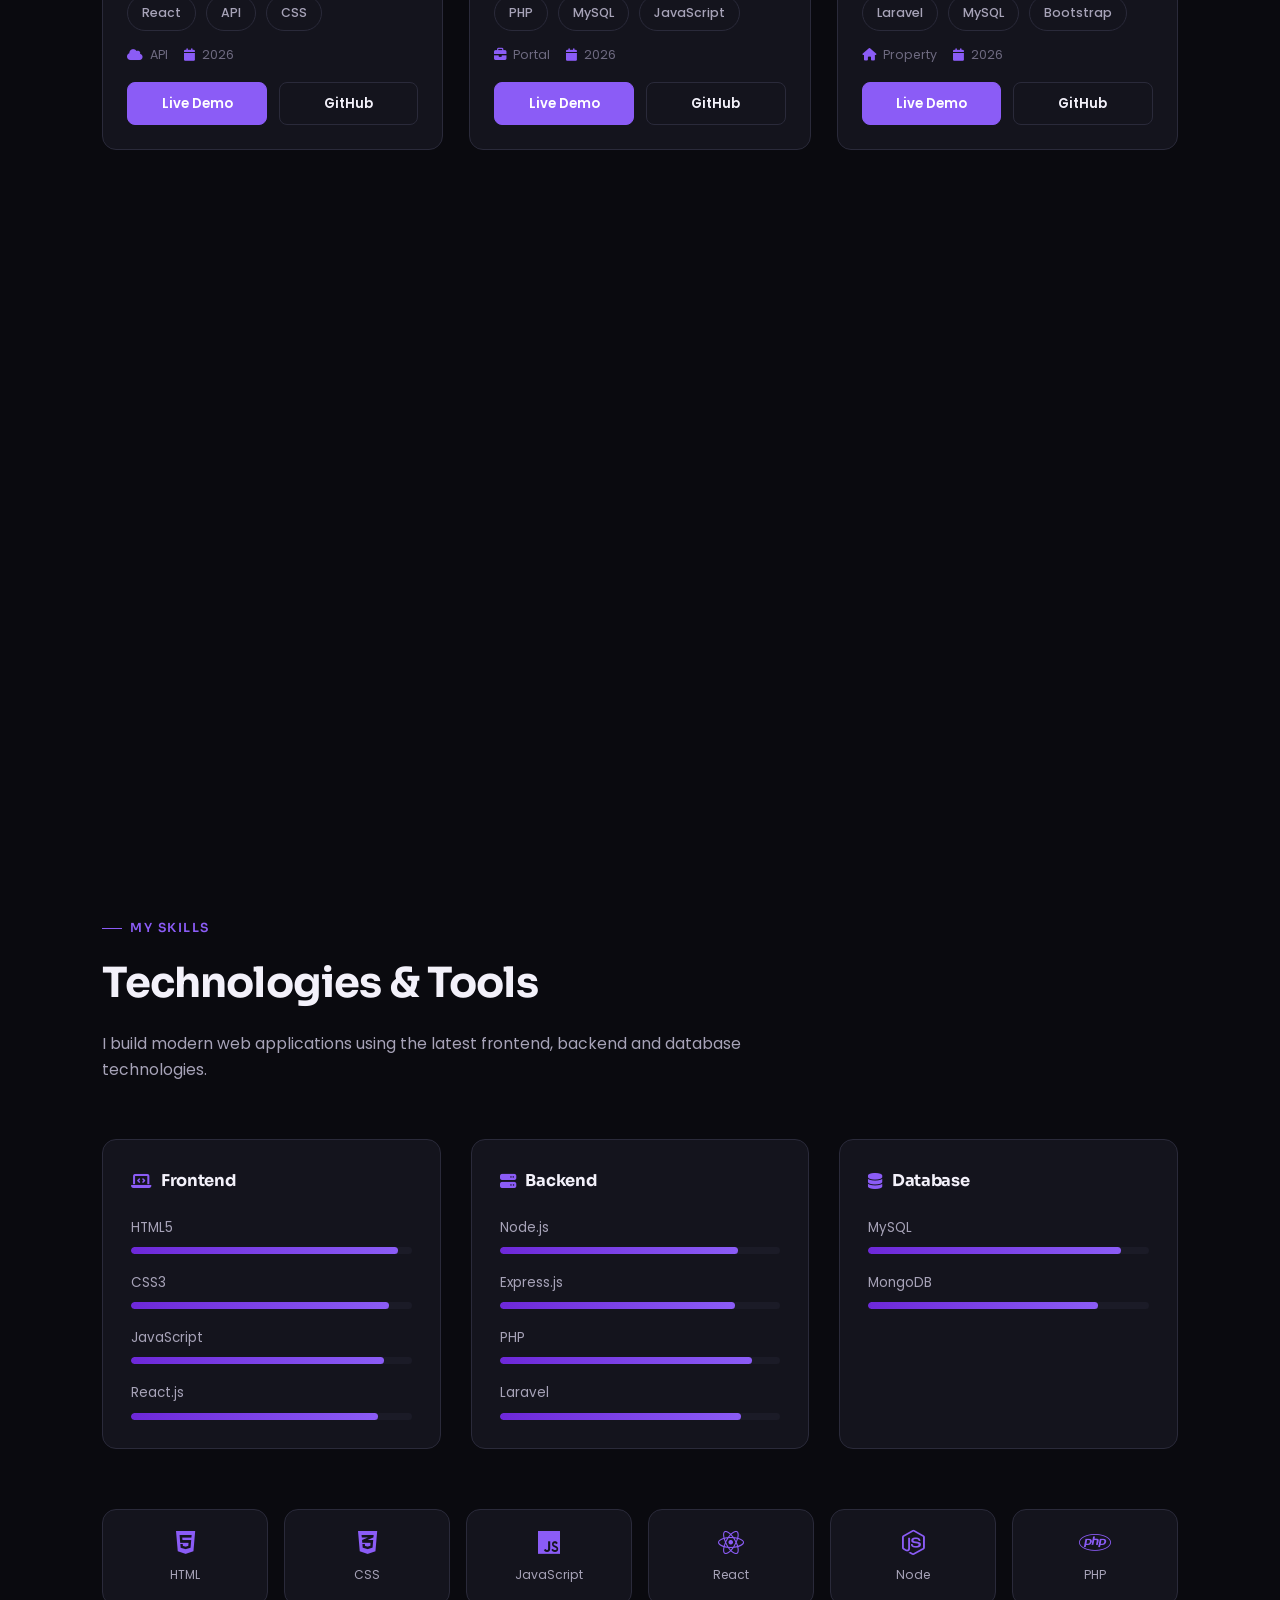
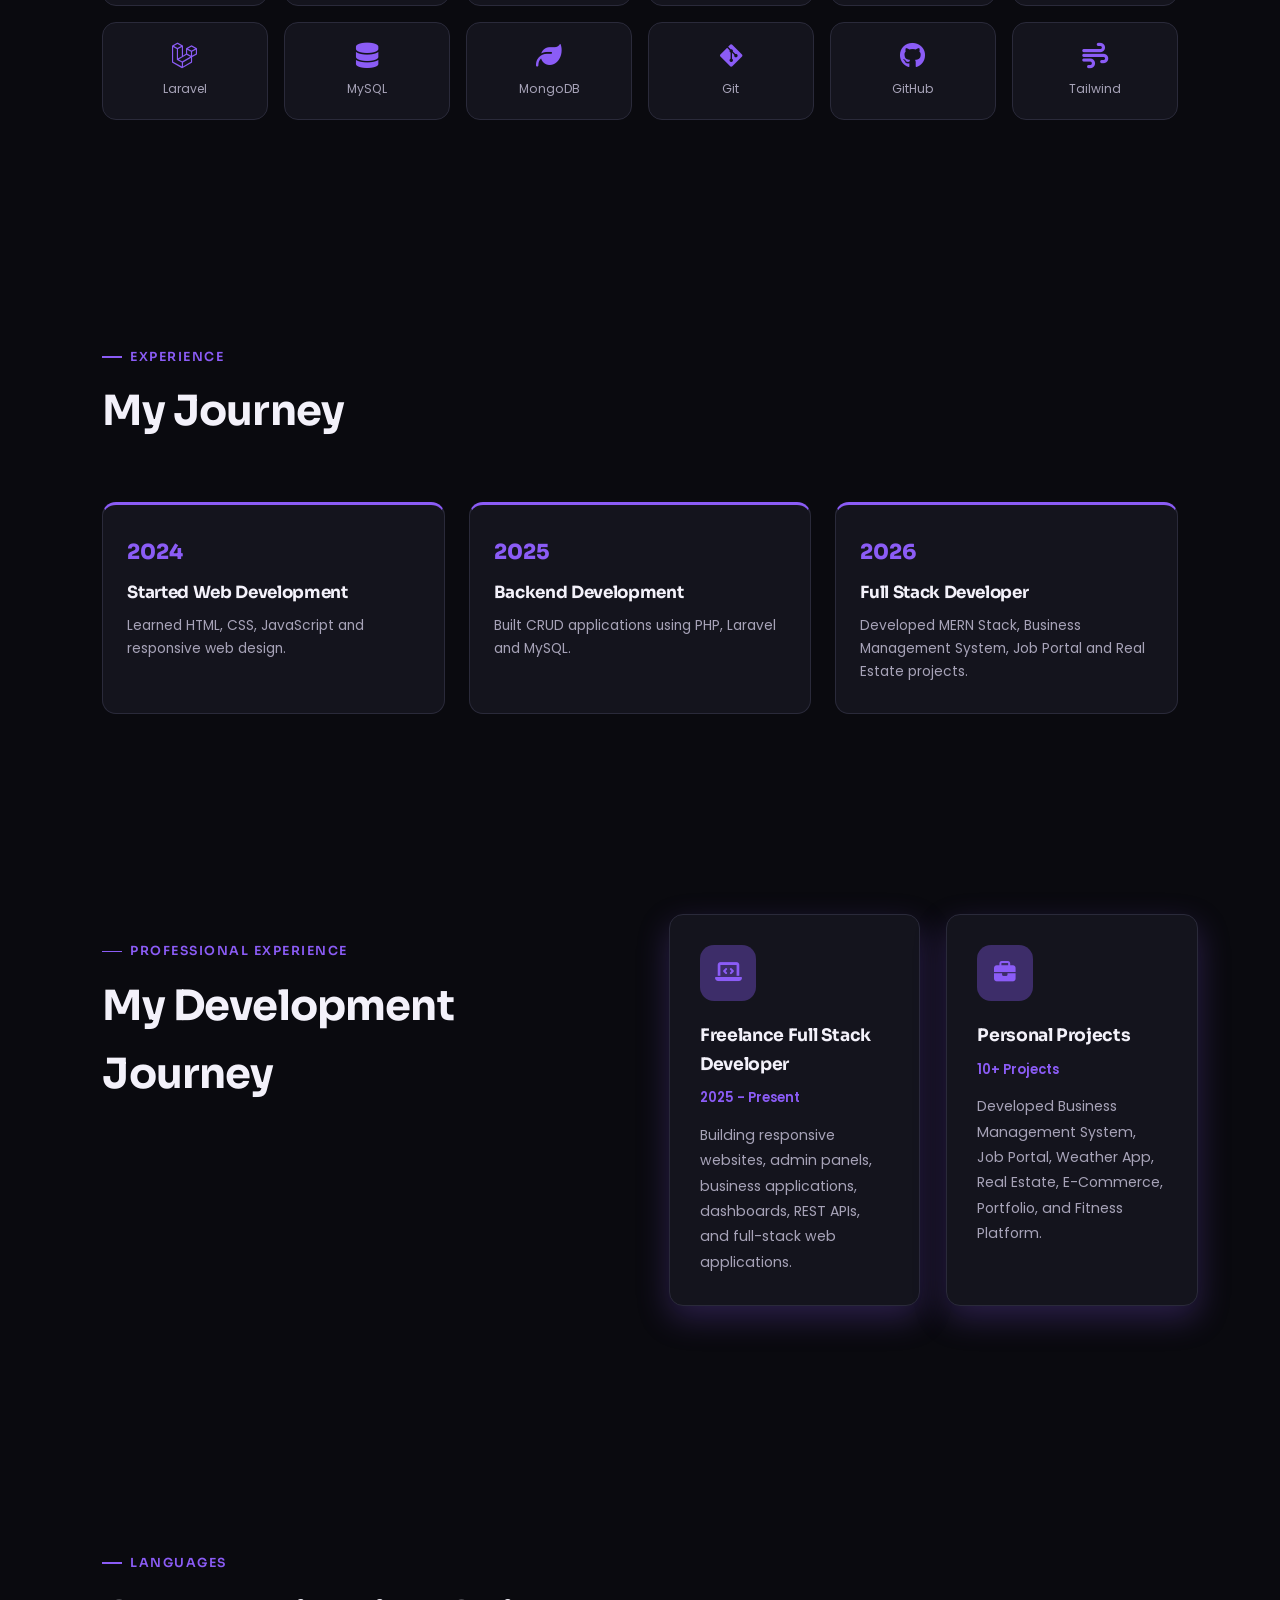
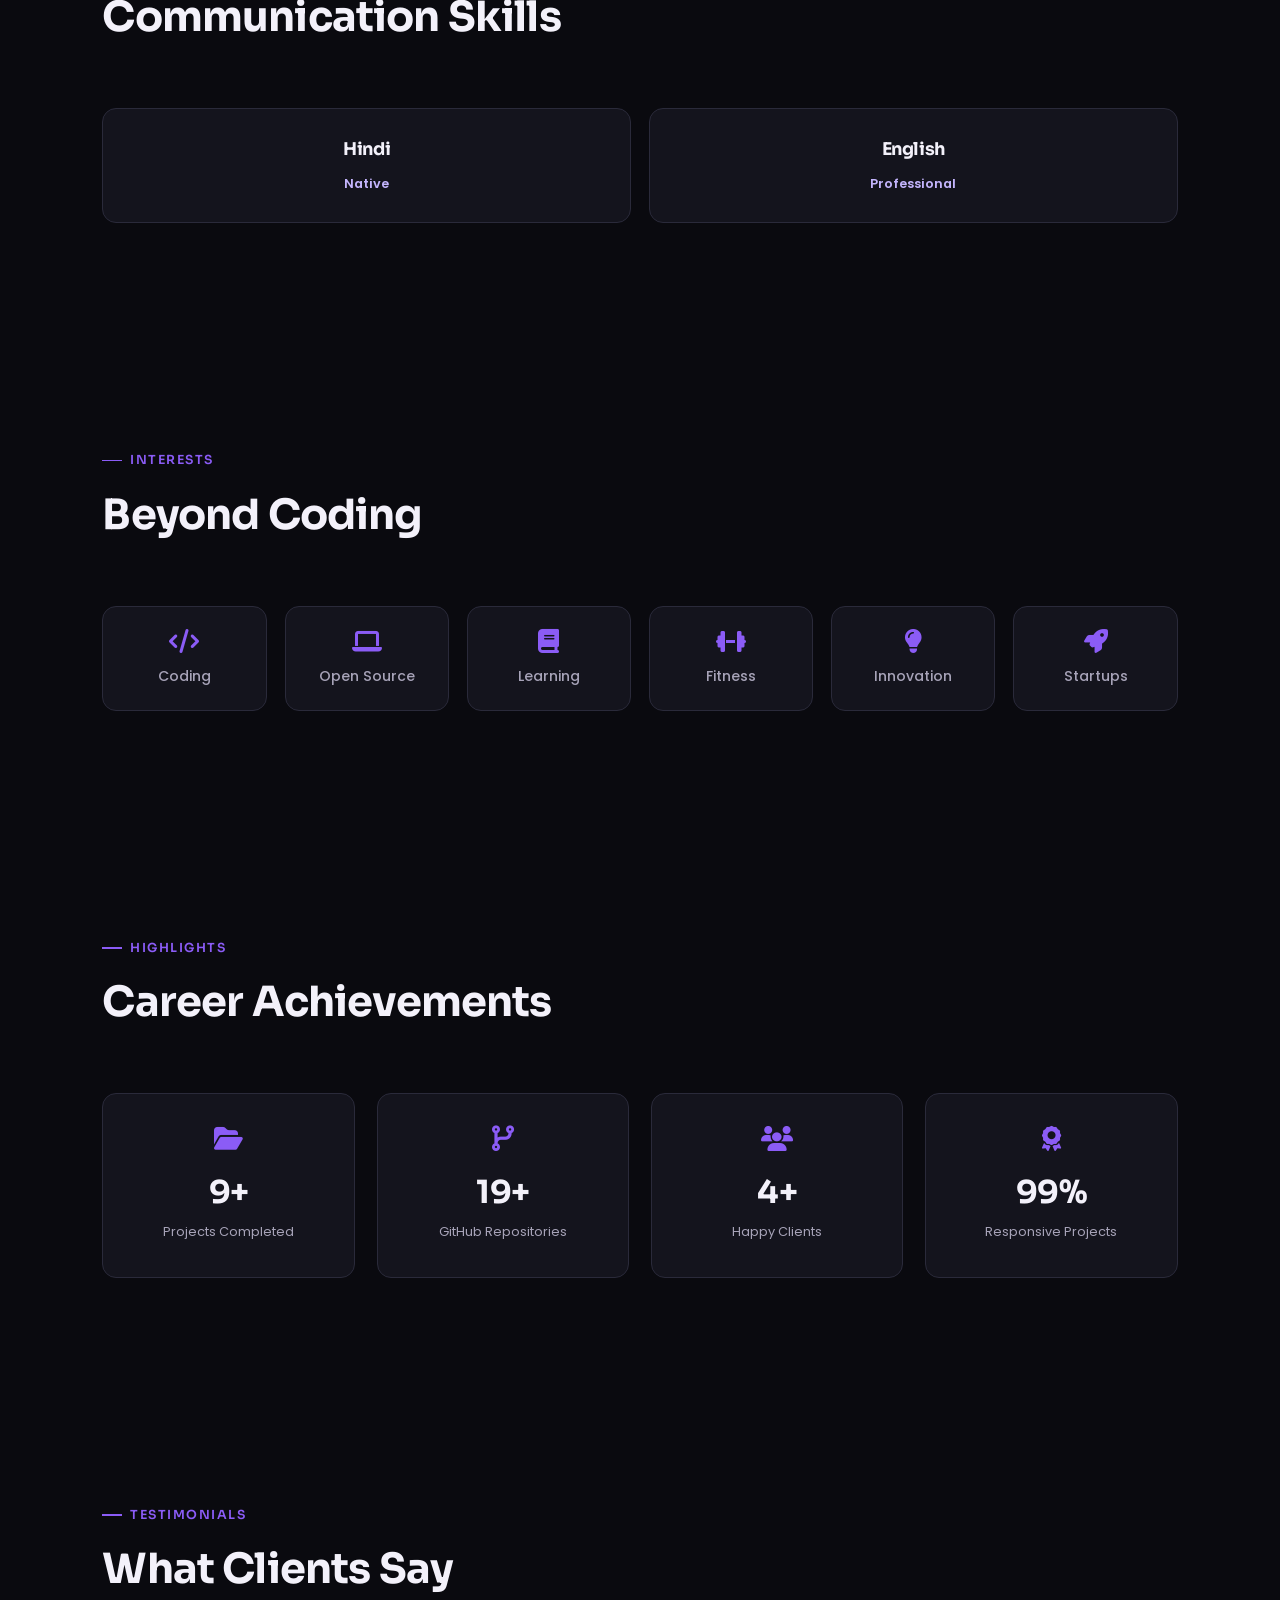
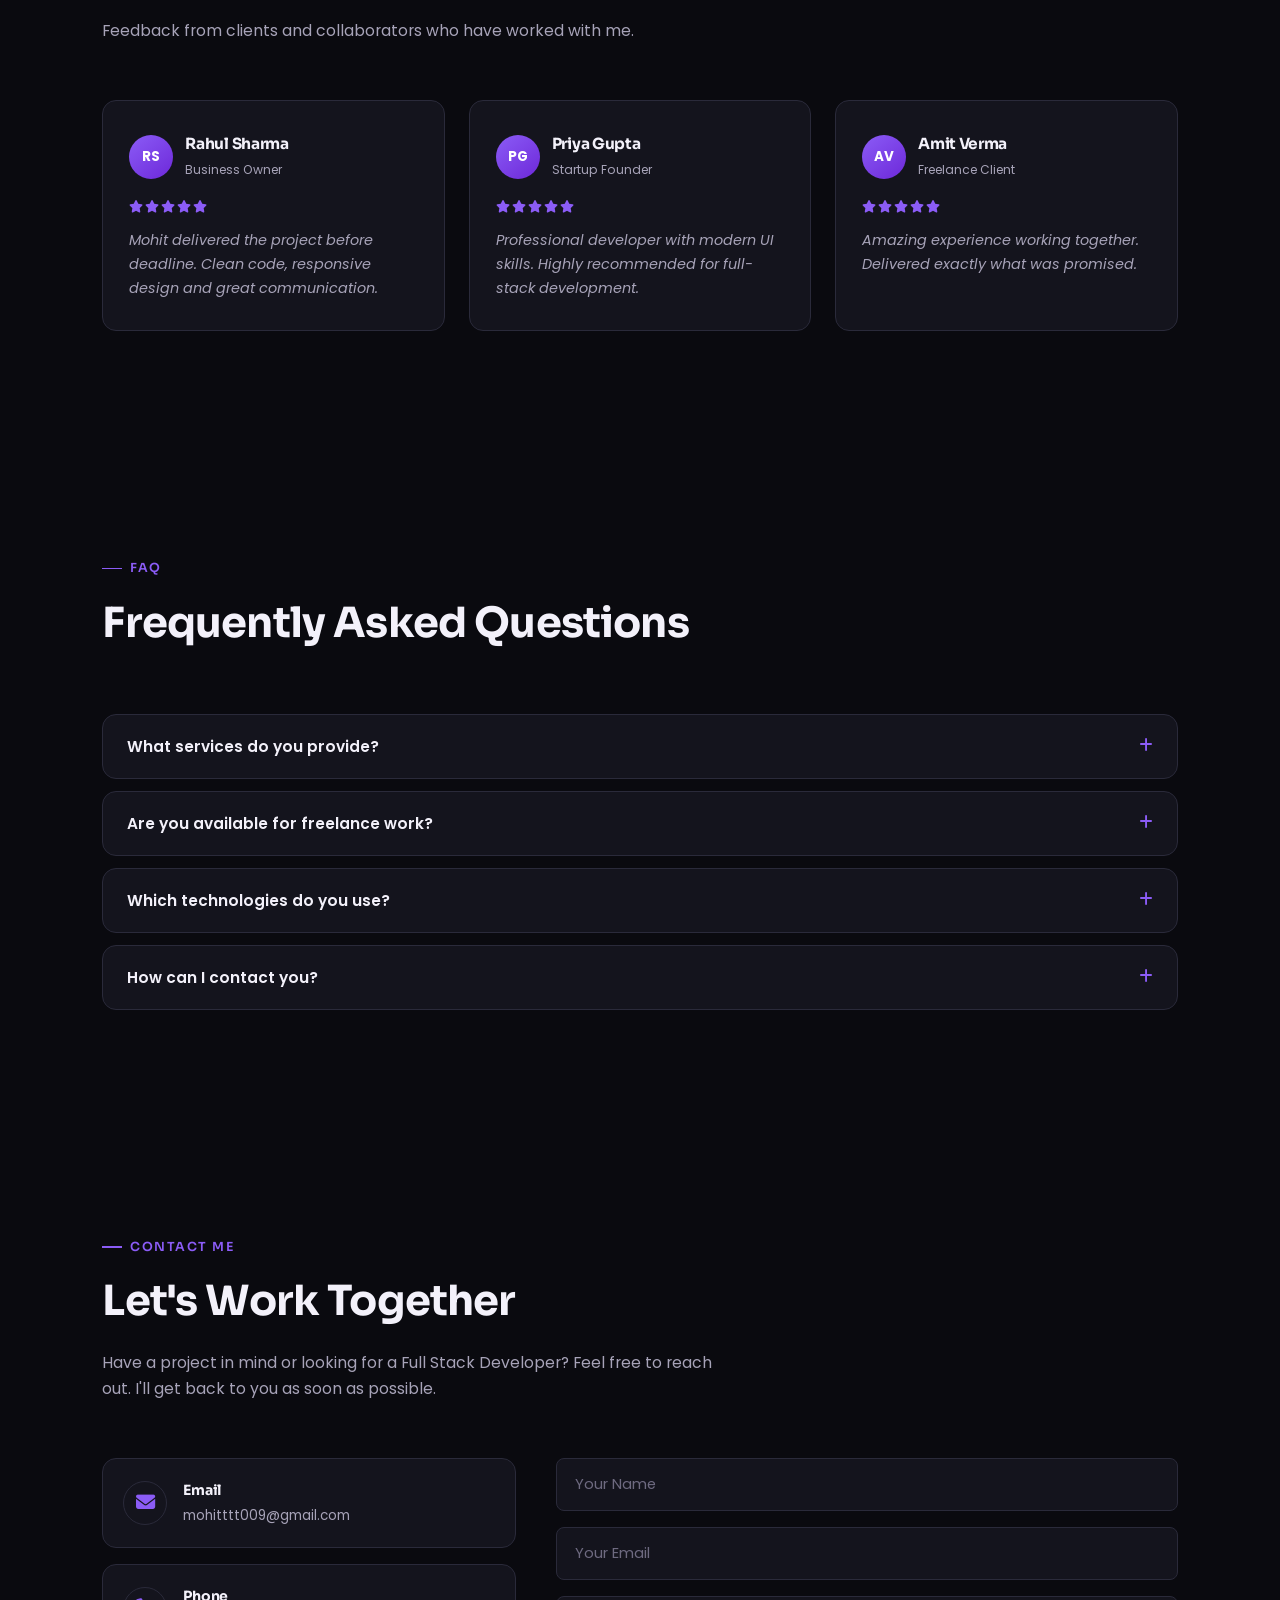
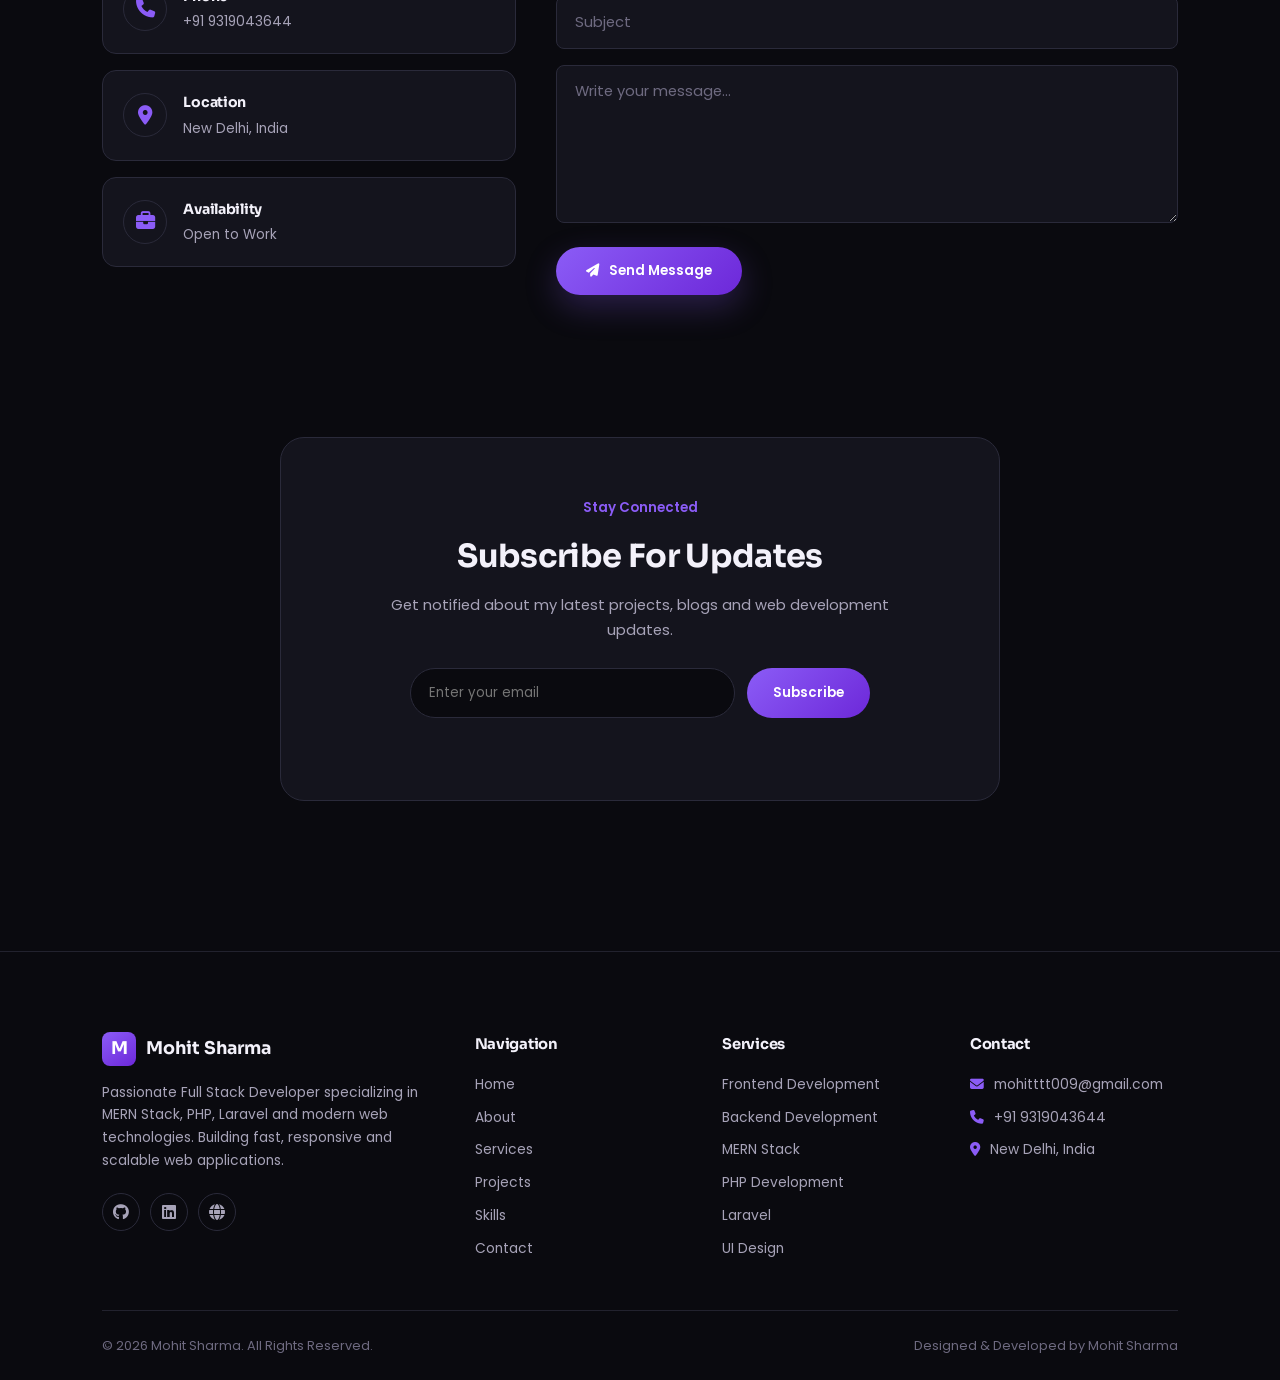
==== commit 8ad47e52: "feat: Implement newsletter subscription and unsubscription system with email validation and cookie m" ====
--- a/index.html
+++ b/index.html
@@ -917,6 +917,7 @@
 
     <!-- NEWSLETTER  -->
 
+
     <section class="newsletter">
 
         <div class="newsletter-box" data-reveal>
@@ -933,12 +934,17 @@
 
             <form class="newsletter-form" id="newsletterForm" action="backend/subscribe.php" method="POST">
 
+
                 <input type="email" name="email" id="newsletterEmail" placeholder="Enter your email"
-                    autocomplete="email" maxlength="150" required>
+                    autocomplete="email" required>
+
 
                 <button type="submit" id="newsletterBtn">
+
                     Subscribe
+
                 </button>
+
 
             </form>
 
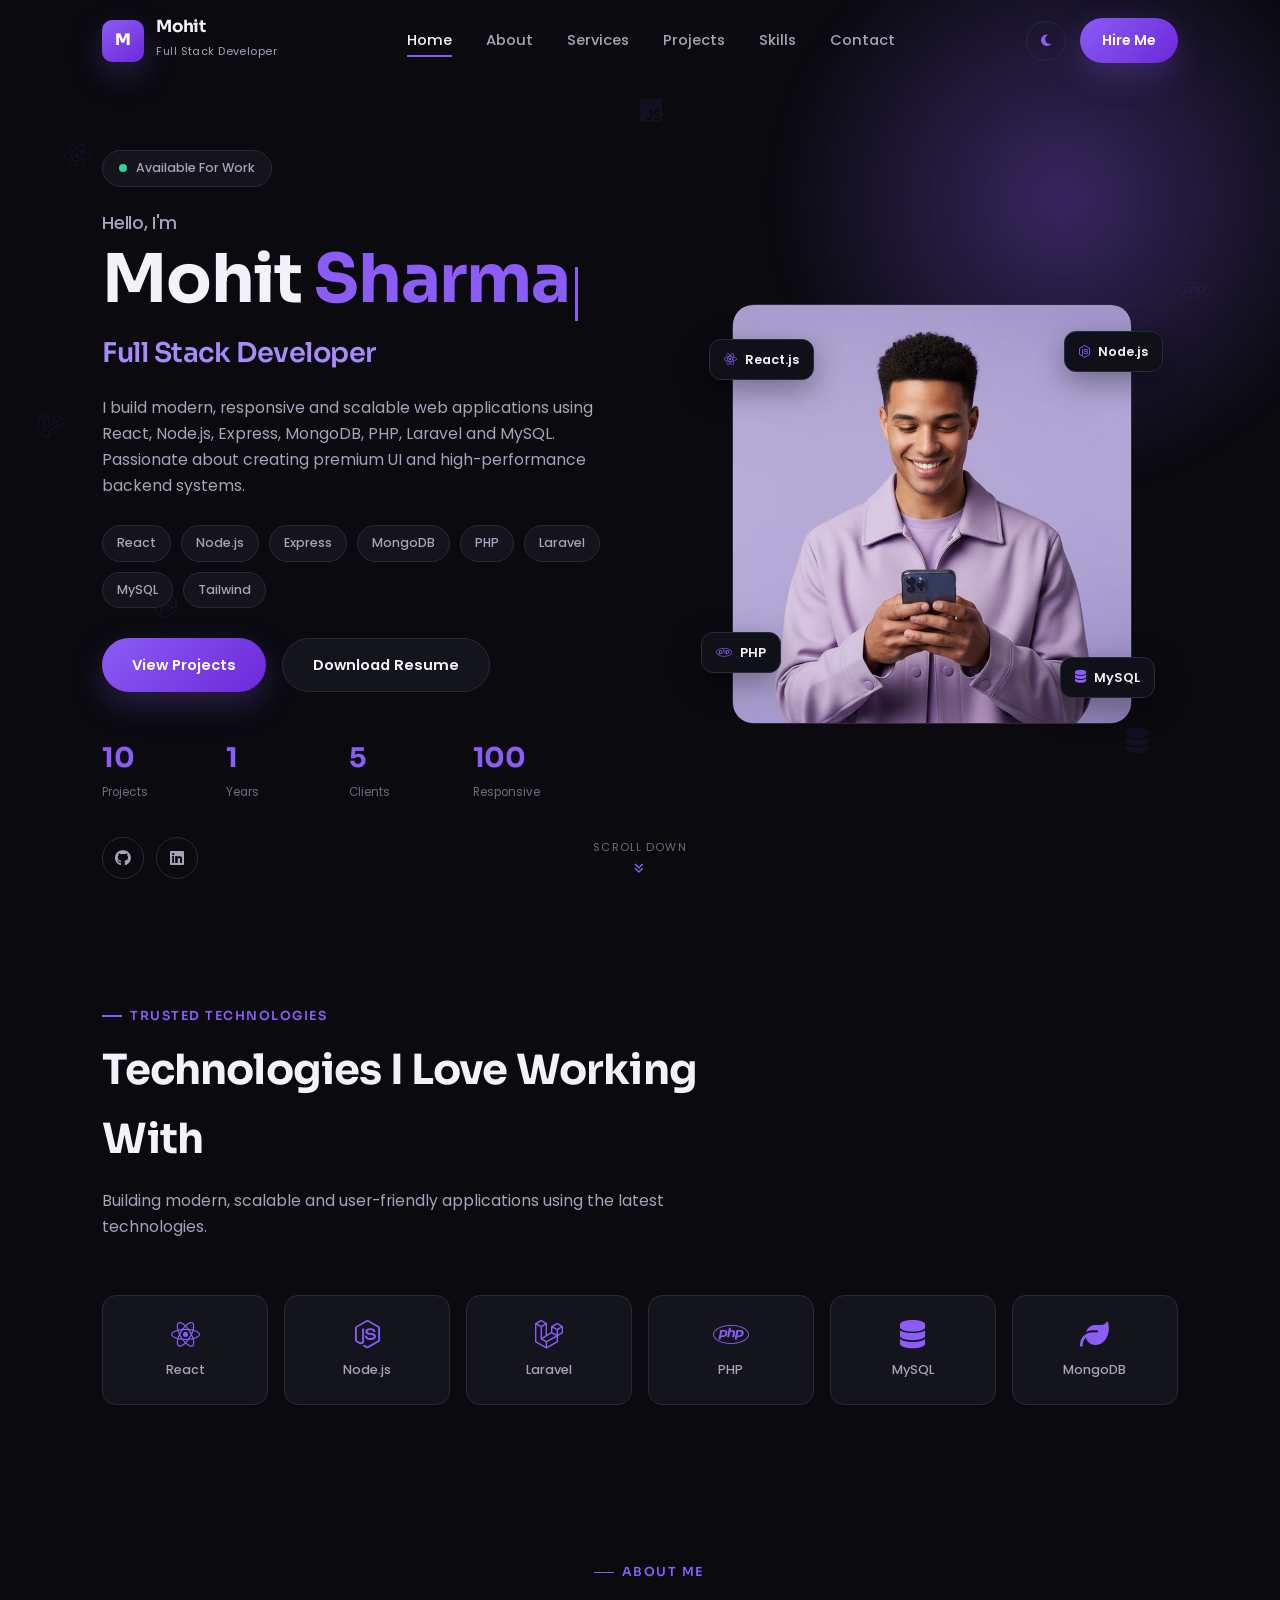
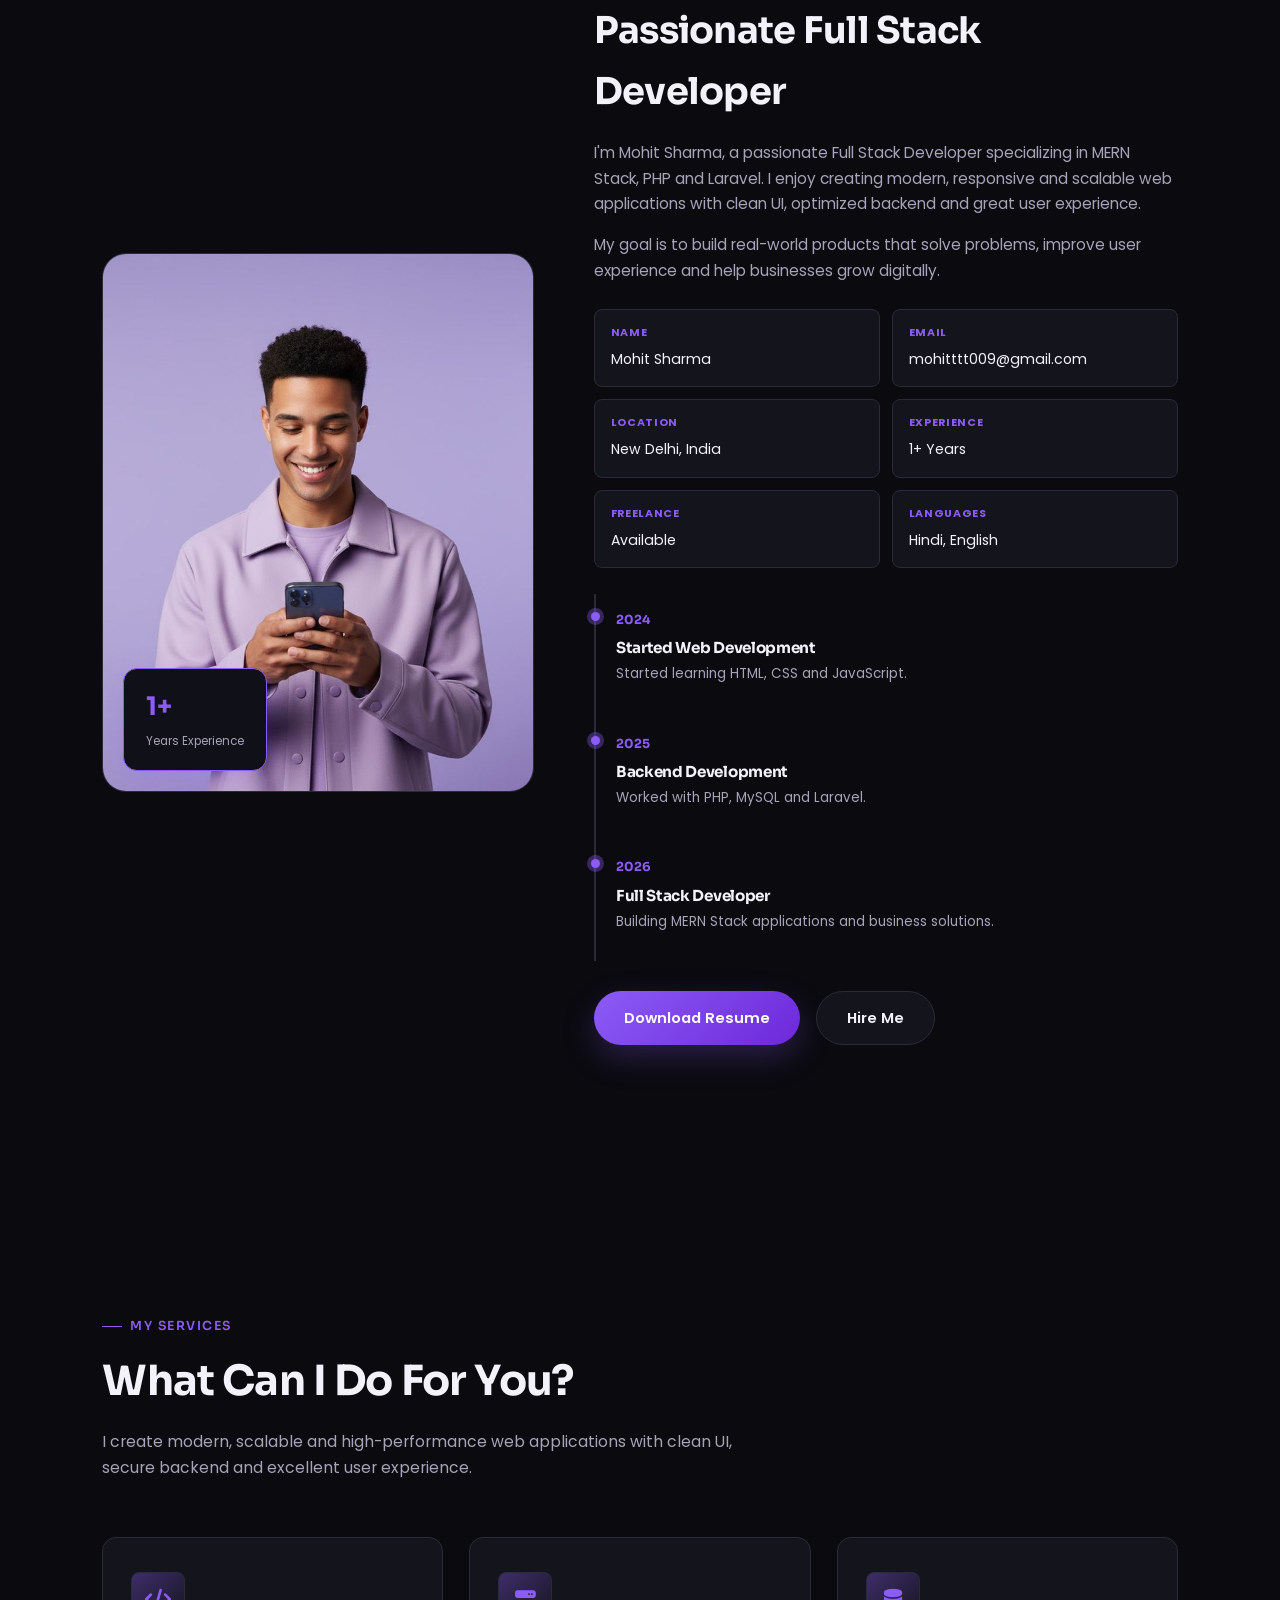
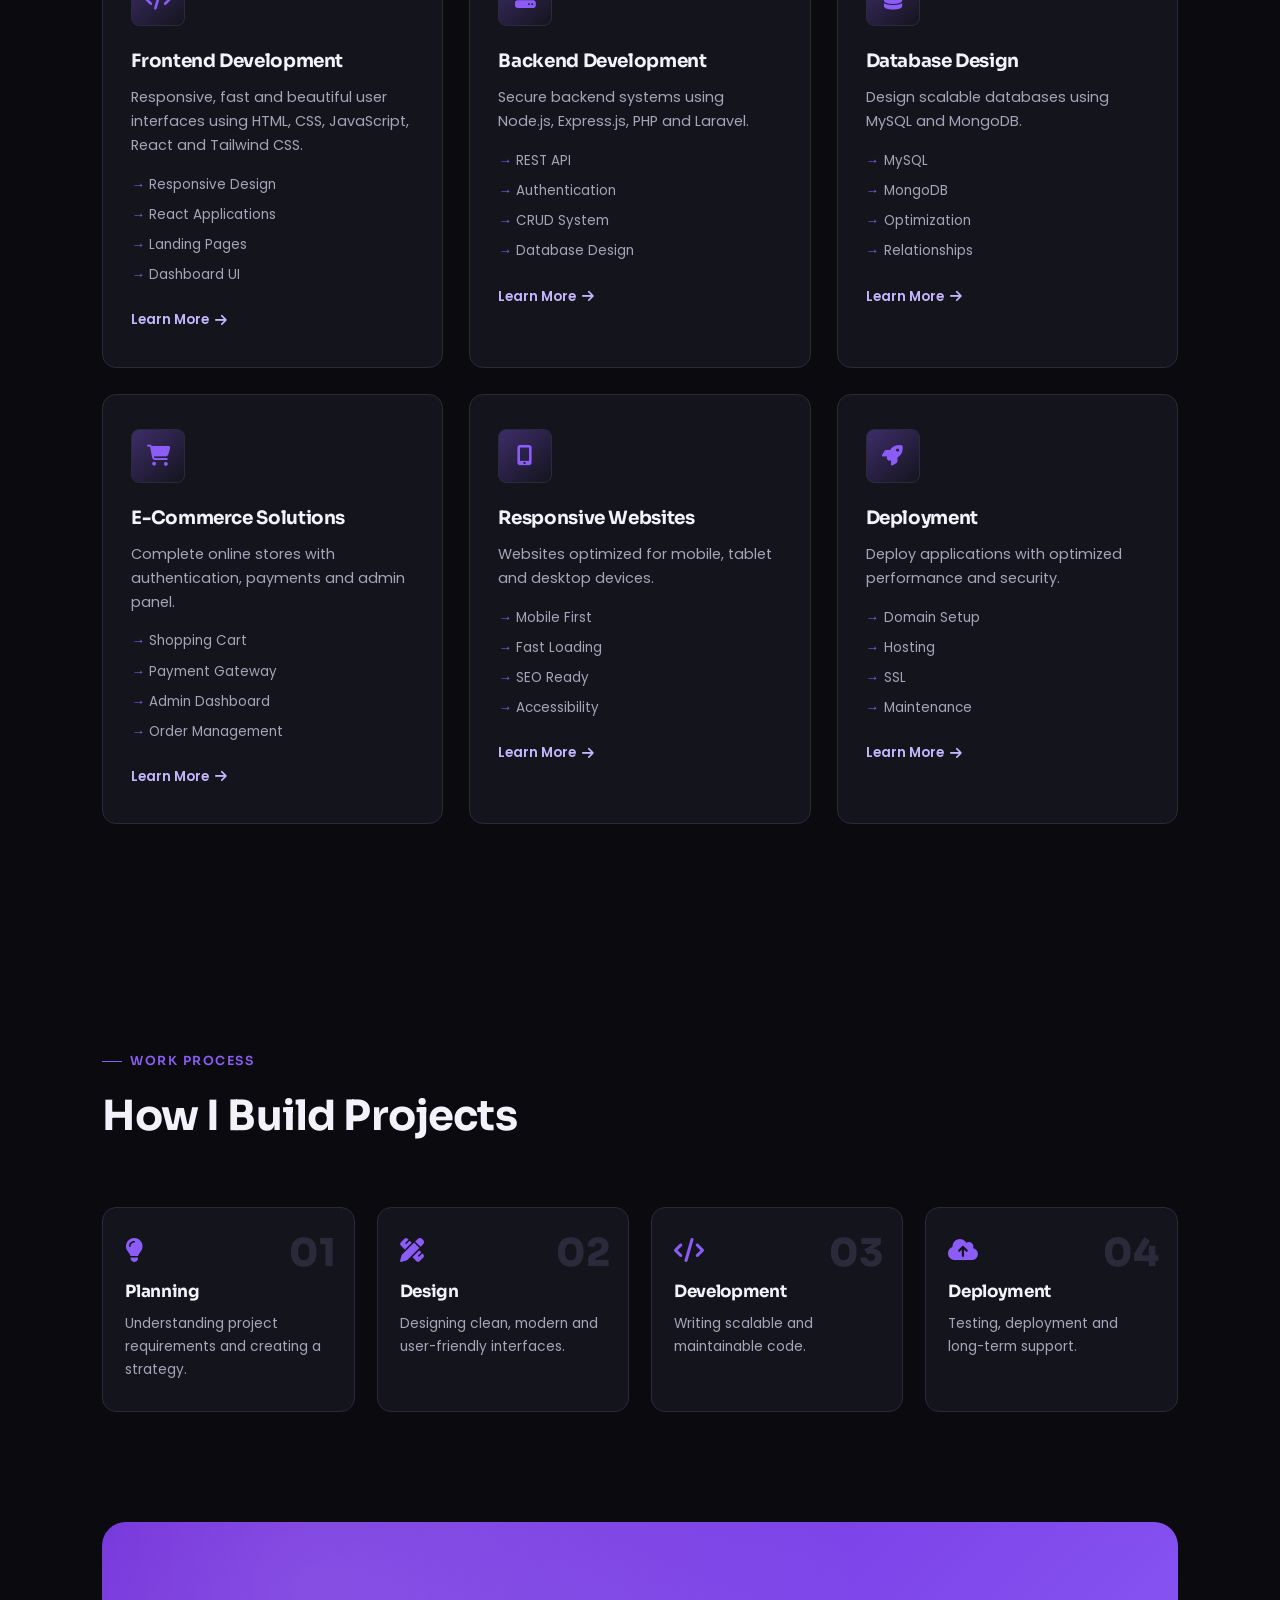
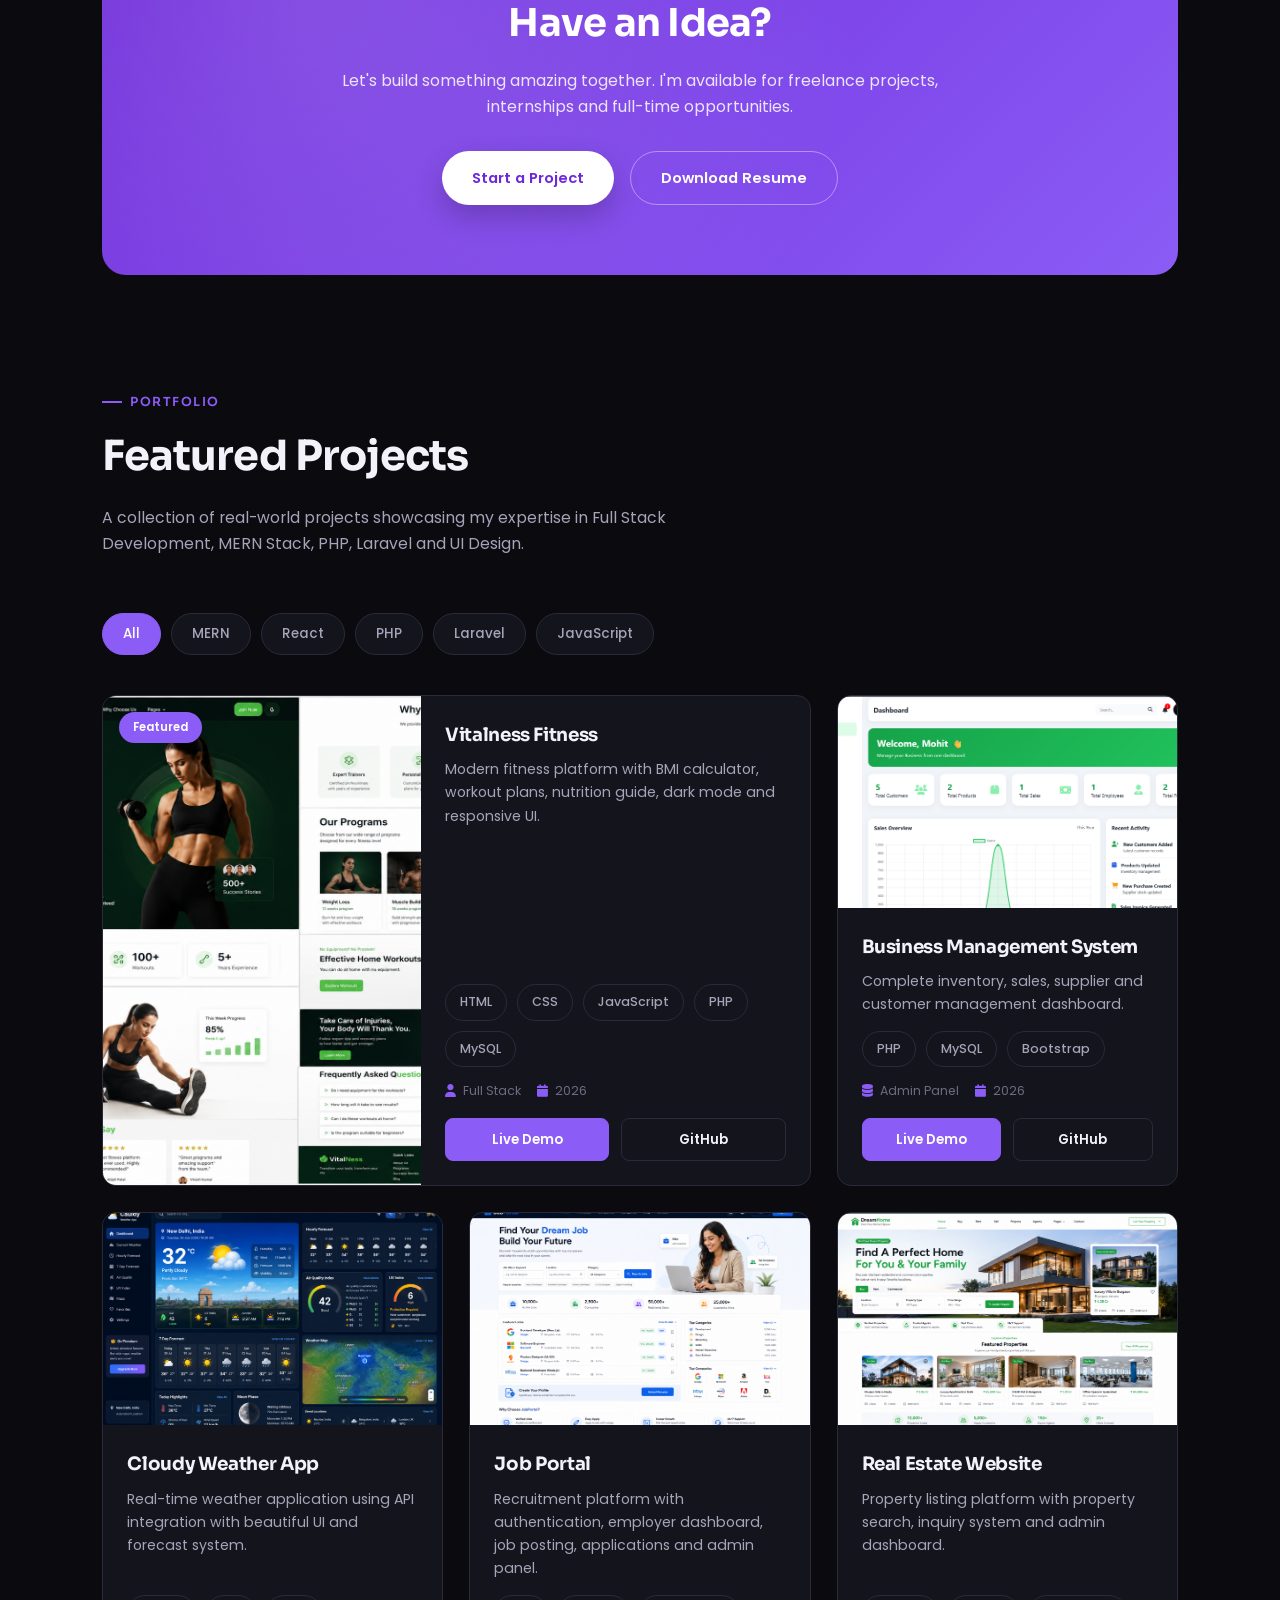
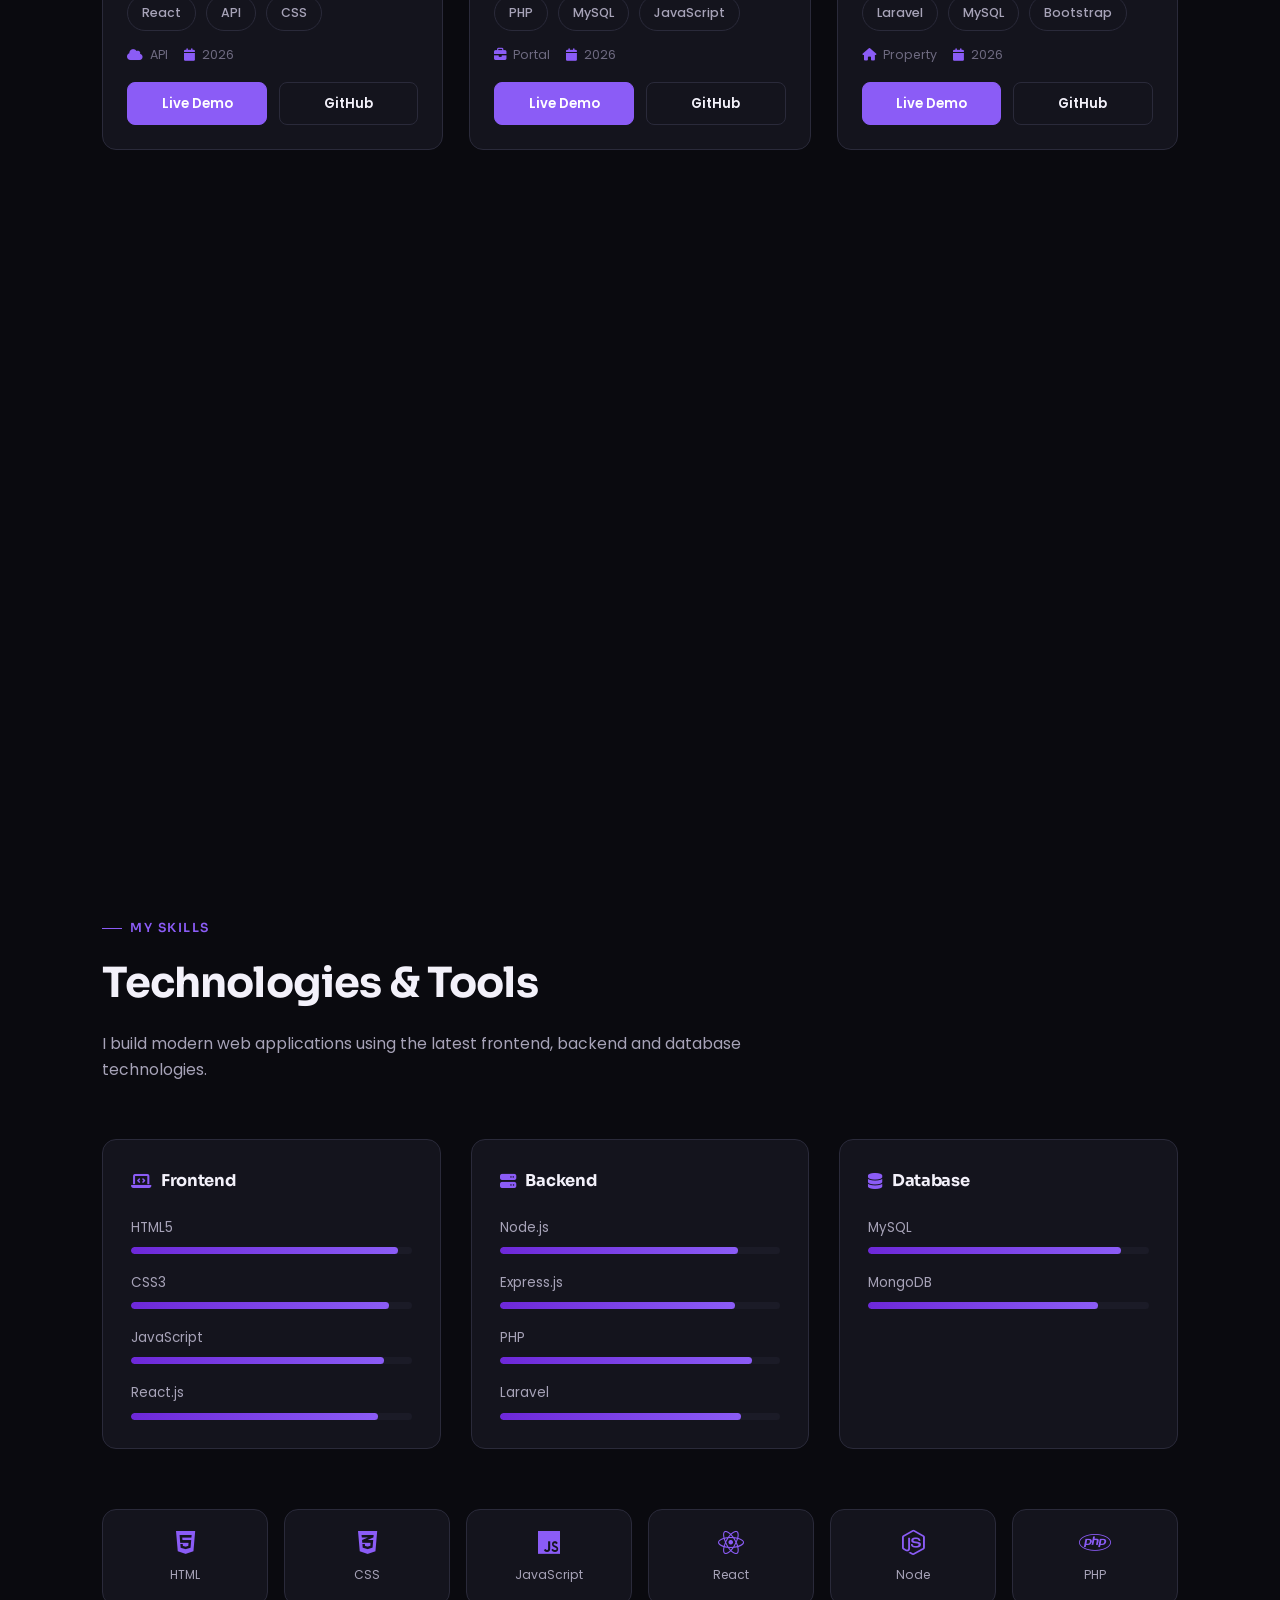
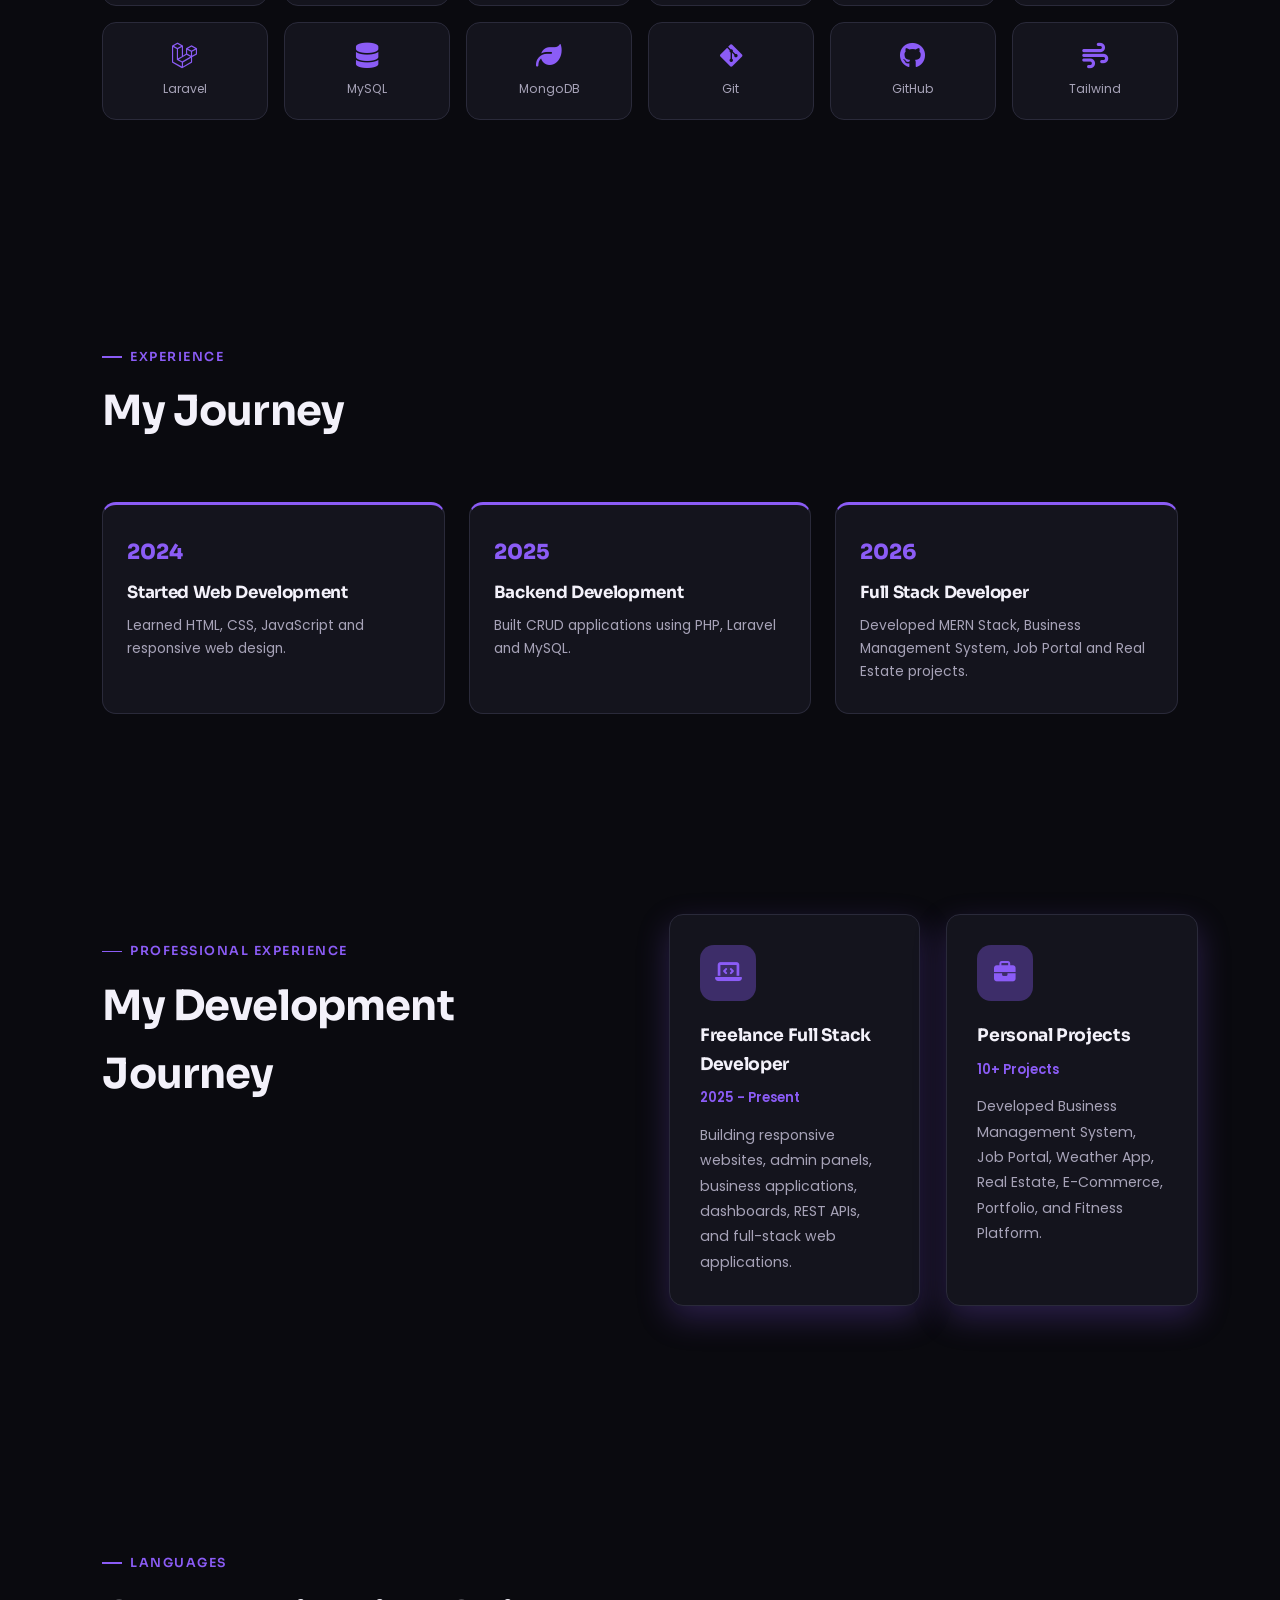
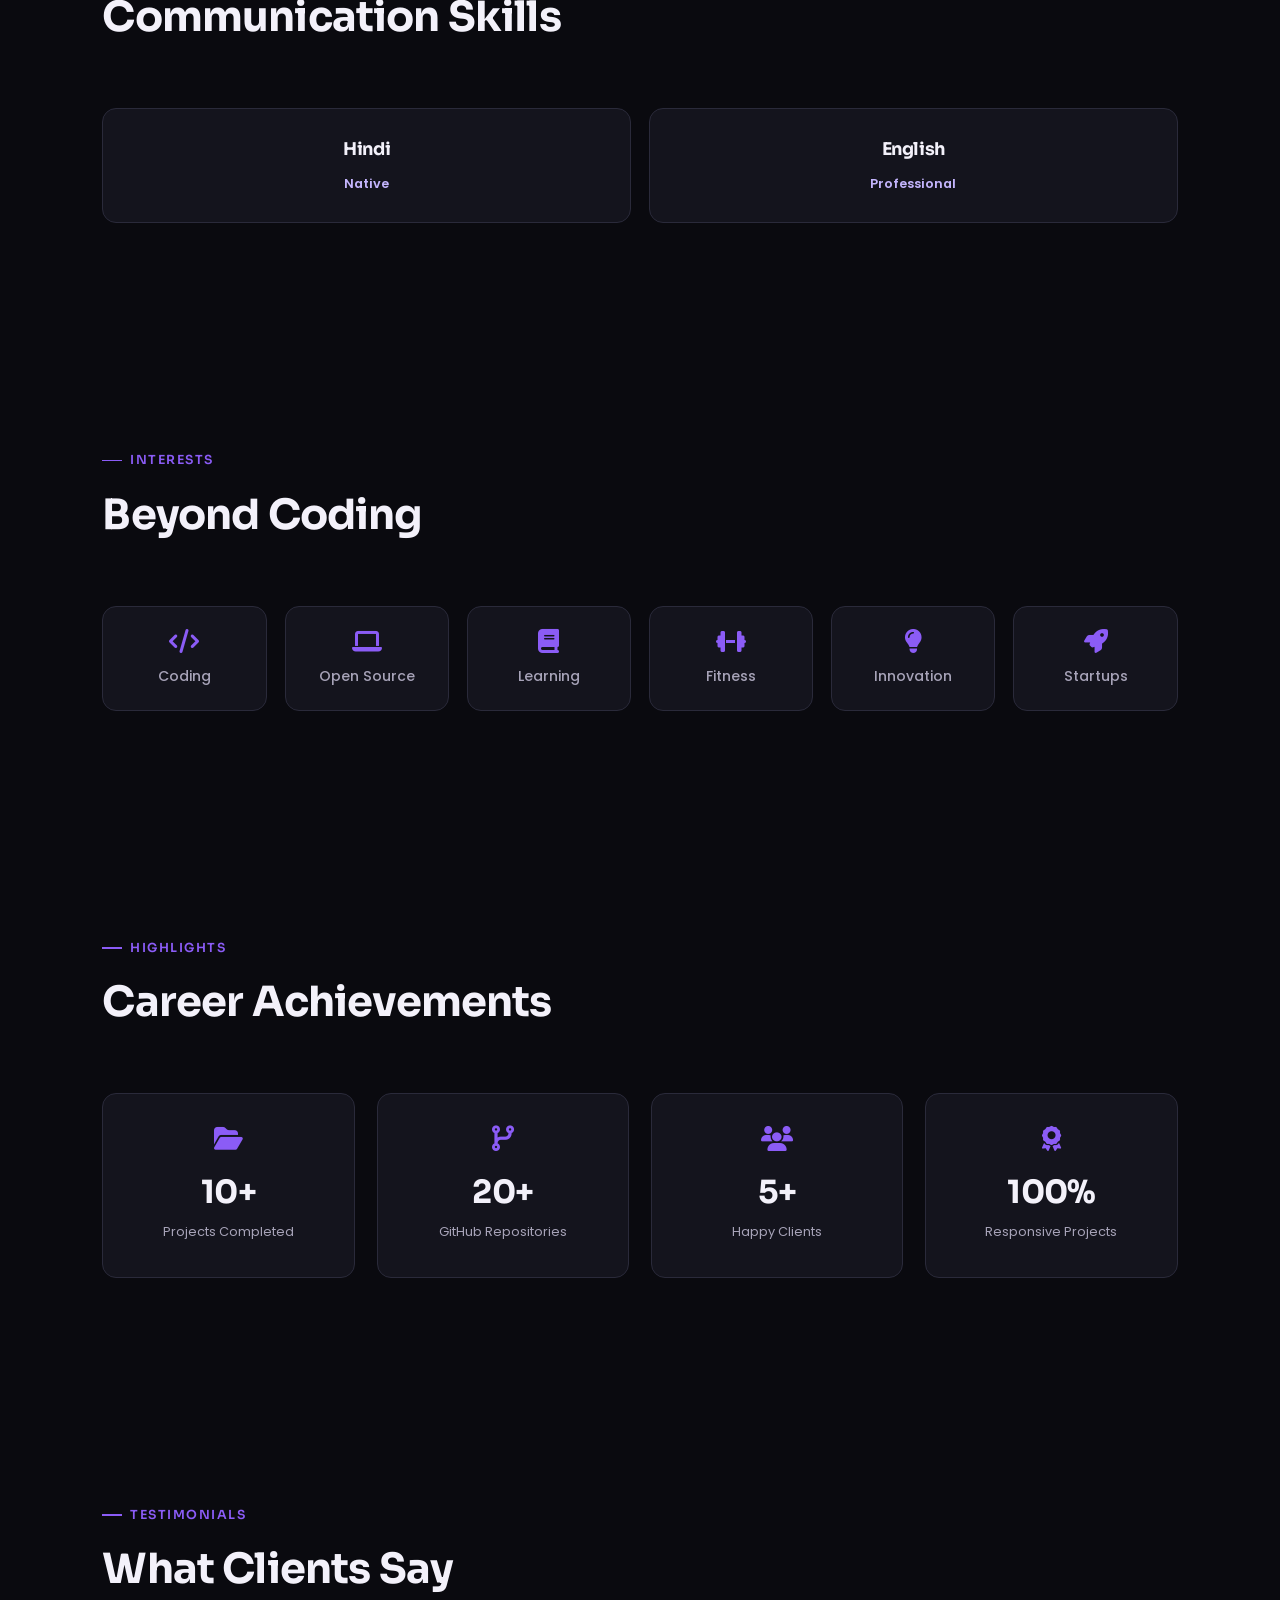
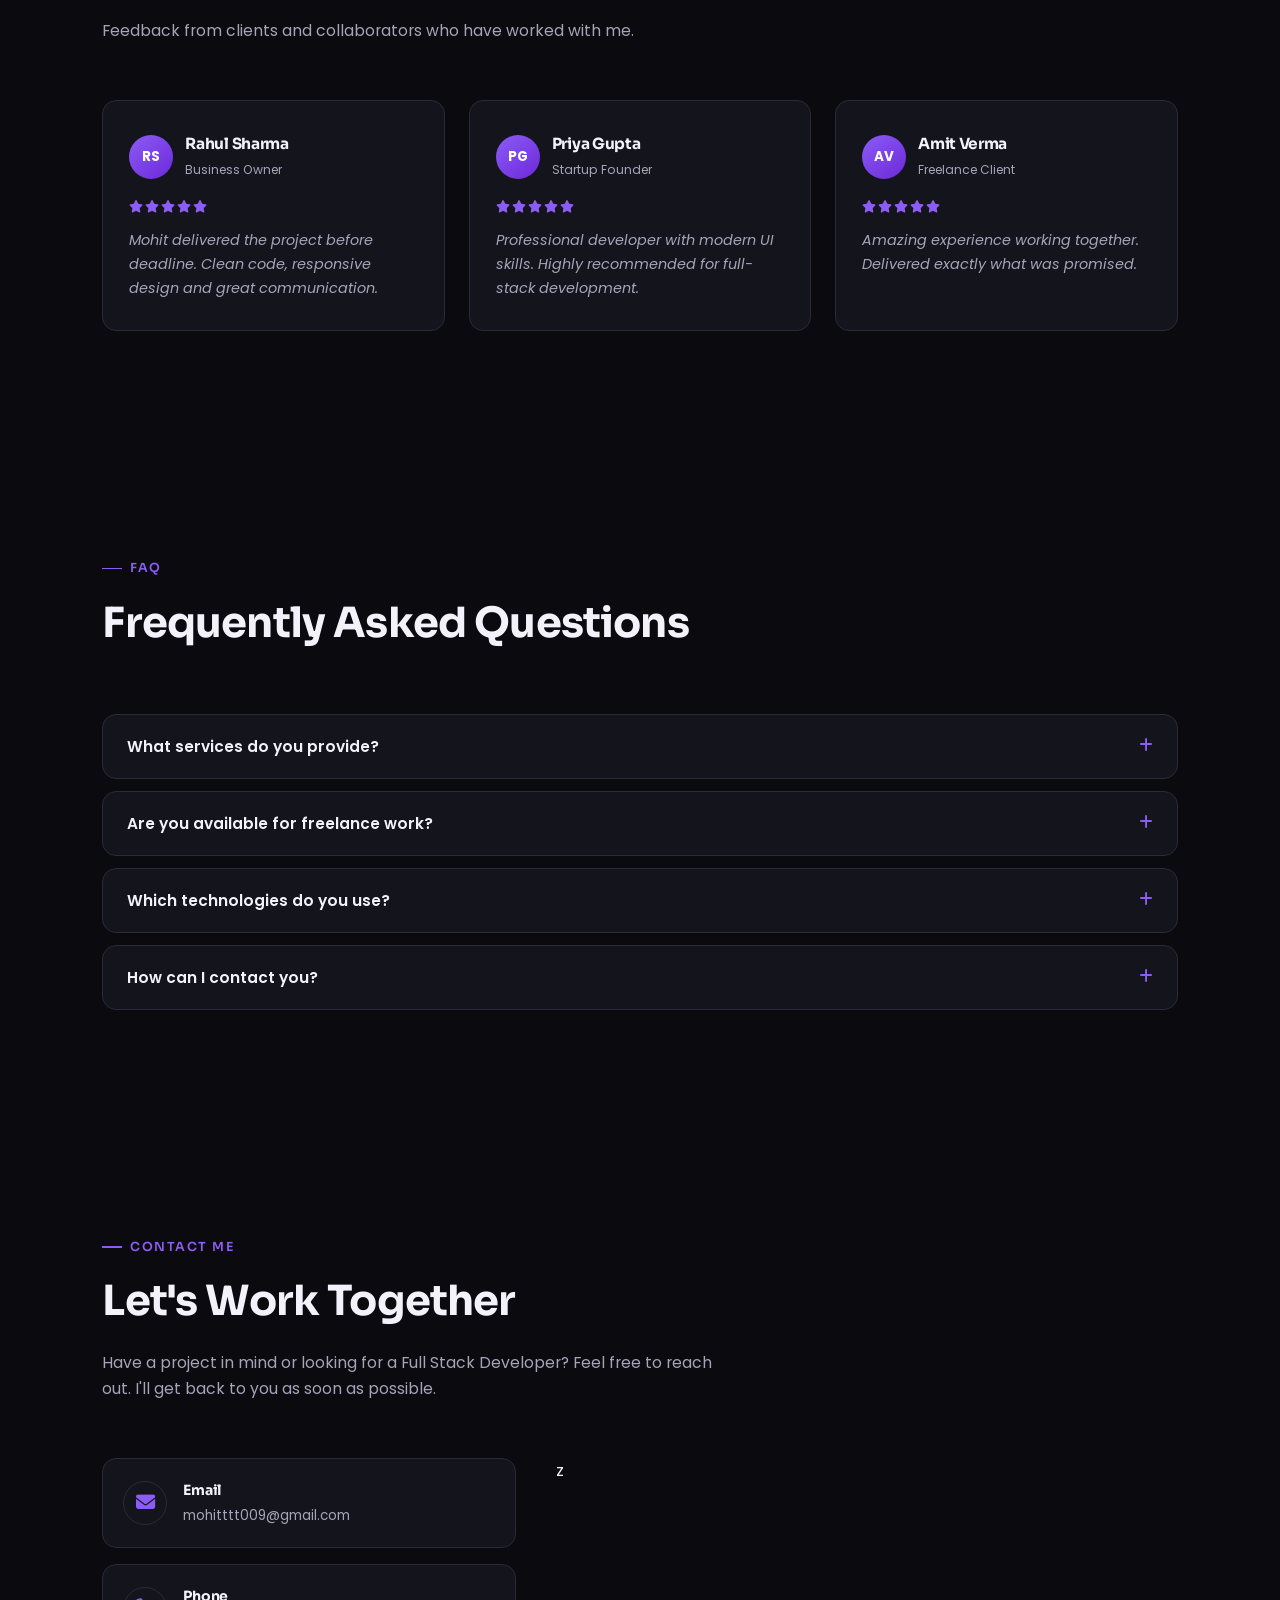
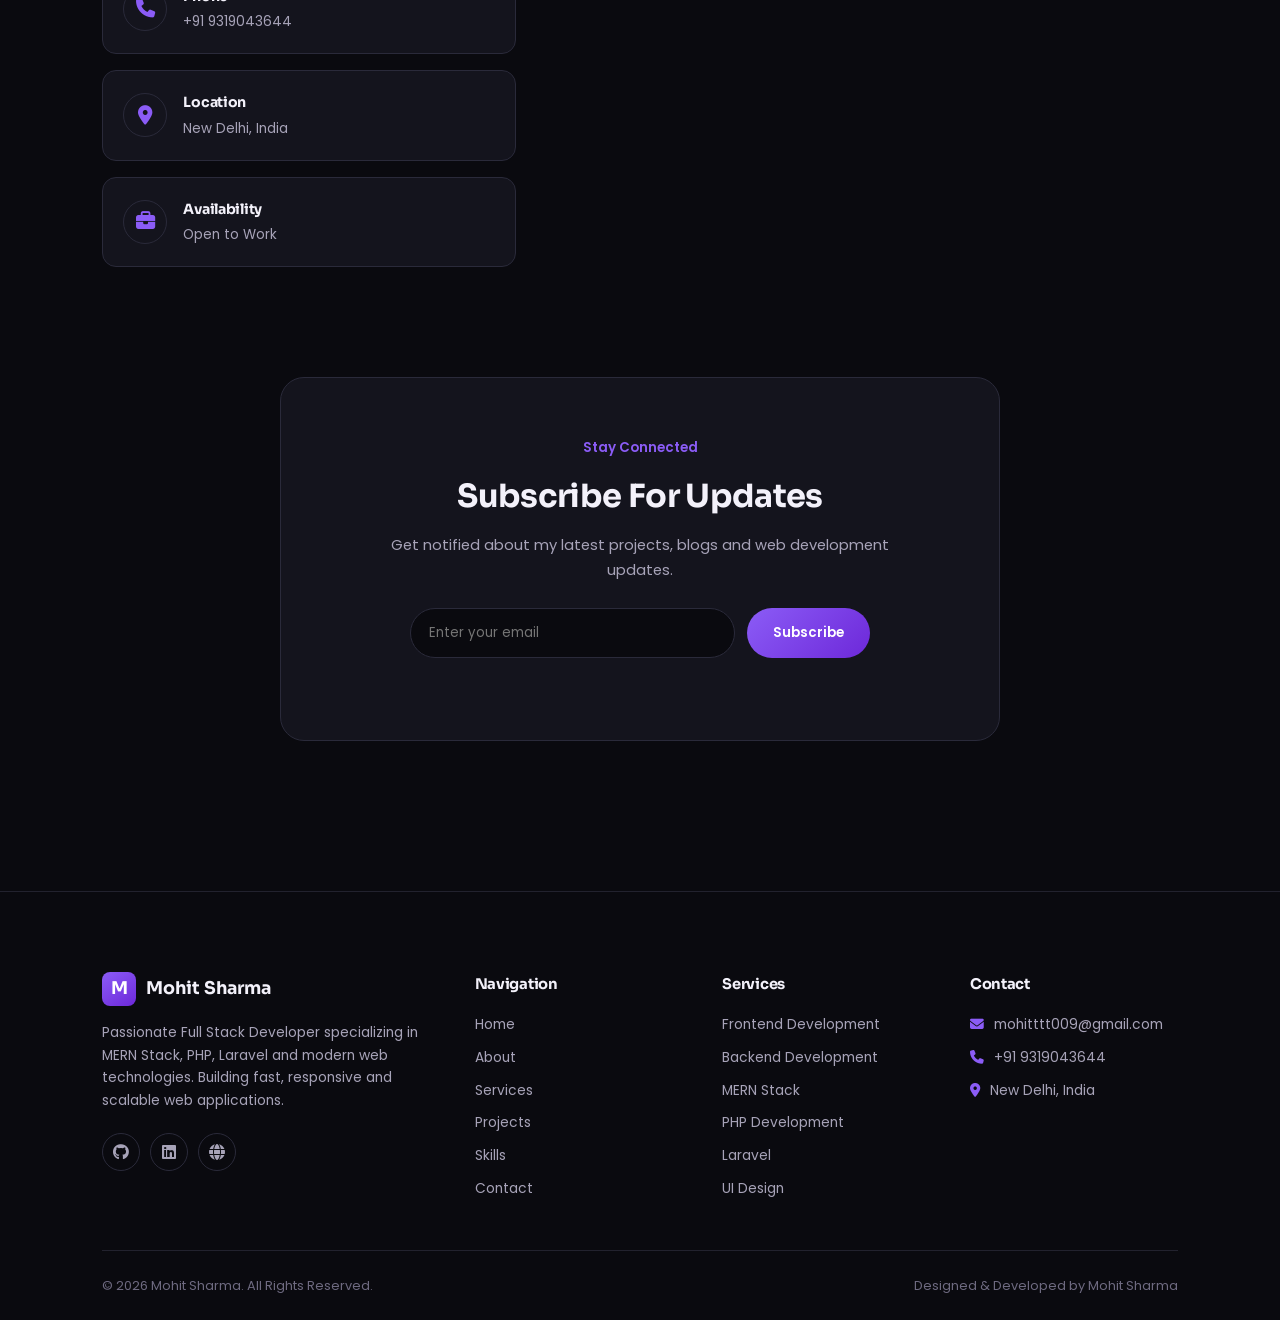
==== commit c0f54965: "moved credentials to .env for security" ====
--- a/index.html
+++ b/index.html
@@ -884,33 +884,7 @@
 
             <div class="contact-right" data-reveal>
                 <!-- NOTE: replace action="#" with your Formspree endpoint (https://formspree.io) to make this form actually send email -->
-                <form action="backend/form.php" method="POST" id="contactForm">
-
-                    <div class="input-group">
-                        <input type="text" name="name" placeholder="Your Name" autocomplete="name" required>
-                    </div>
-
-                    <div class="input-group">
-                        <input type="email" name="email" placeholder="Your Email" autocomplete="email" required>
-                    </div>
-
-                    <div class="input-group">
-                        <input type="text" name="subject" placeholder="Subject" autocomplete="off" required>
-                    </div>
-
-                    <div class="input-group">
-                        <textarea name="message" rows="6" placeholder="Write your message..." autocomplete="off"
-                            required></textarea>
-                    </div>
-
-                    <button type="submit" name="submit" class="contact-btn">
-                        <i class="fa-solid fa-paper-plane"></i>
-                        Send Message
-                    </button>
-
-                    <p class="form-status" id="formStatus"></p>
-
-                </form>
+                z
             </div>
         </div>
     </section>
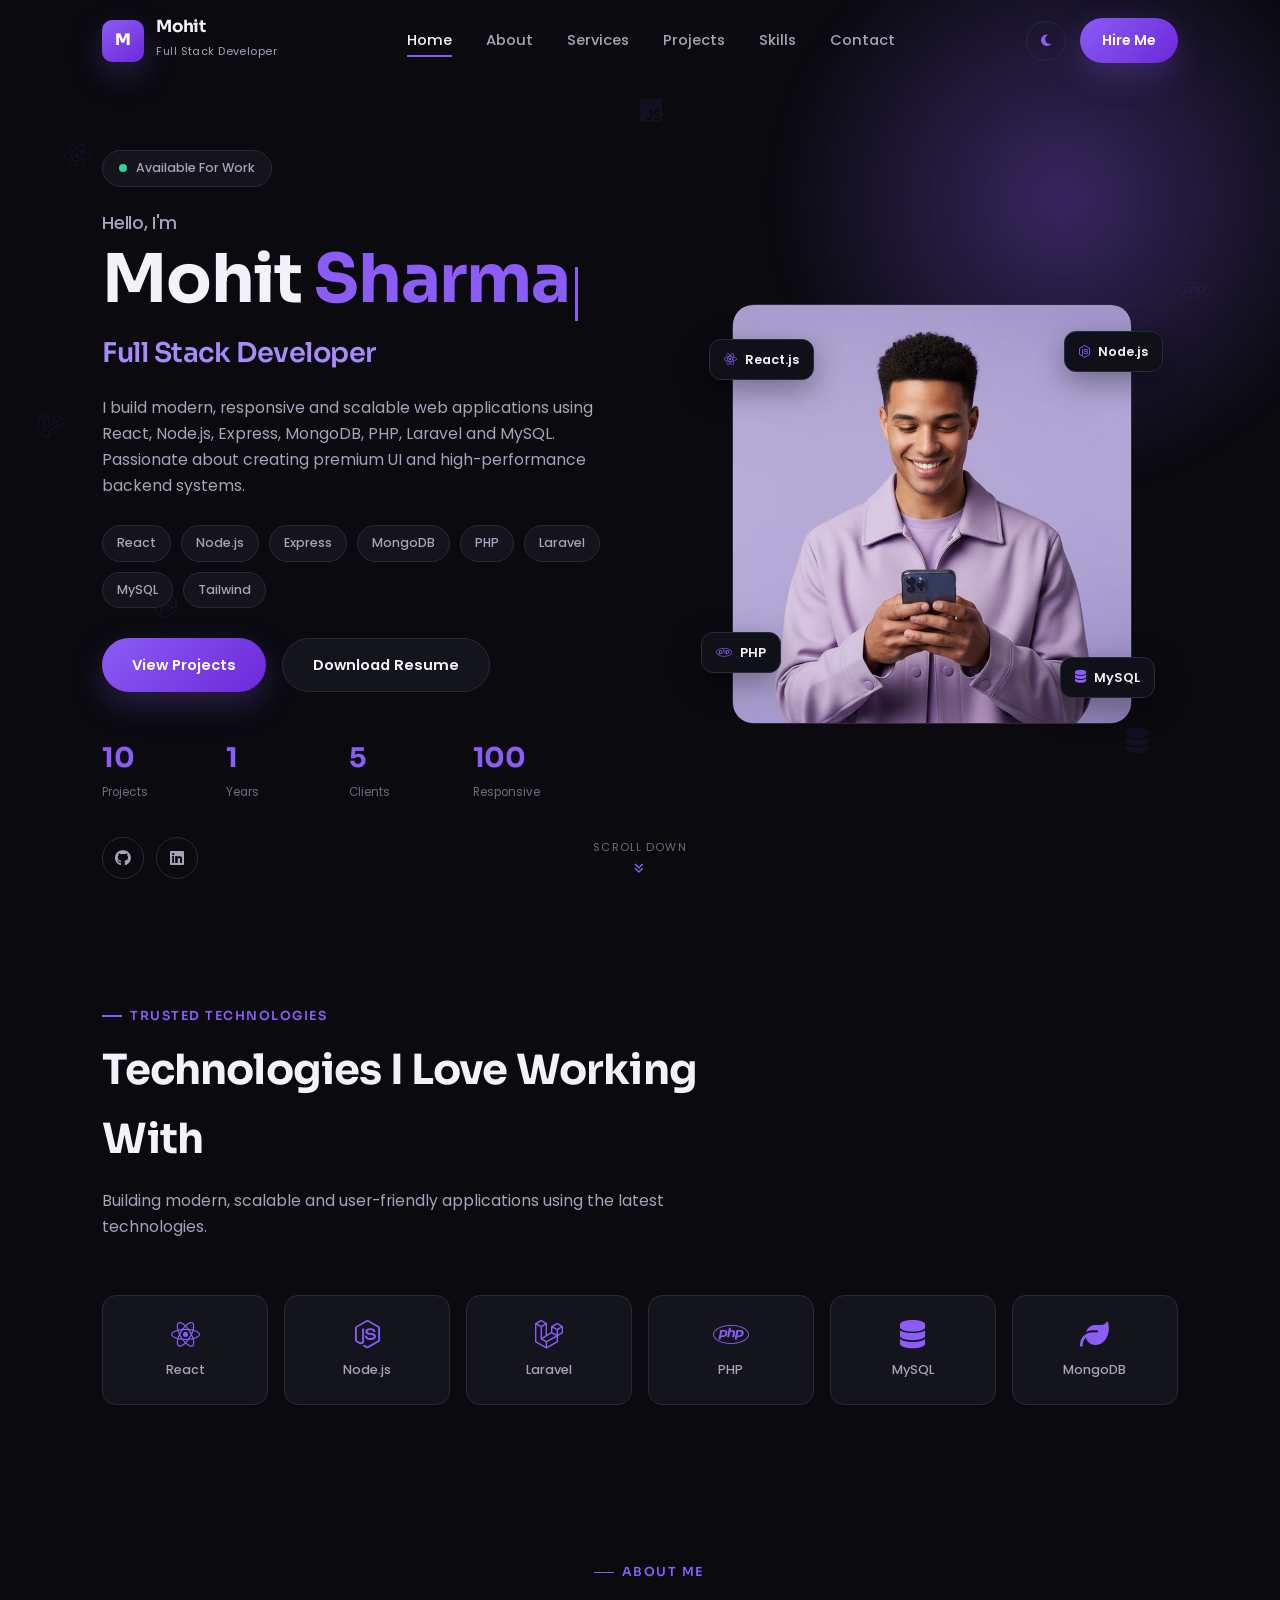
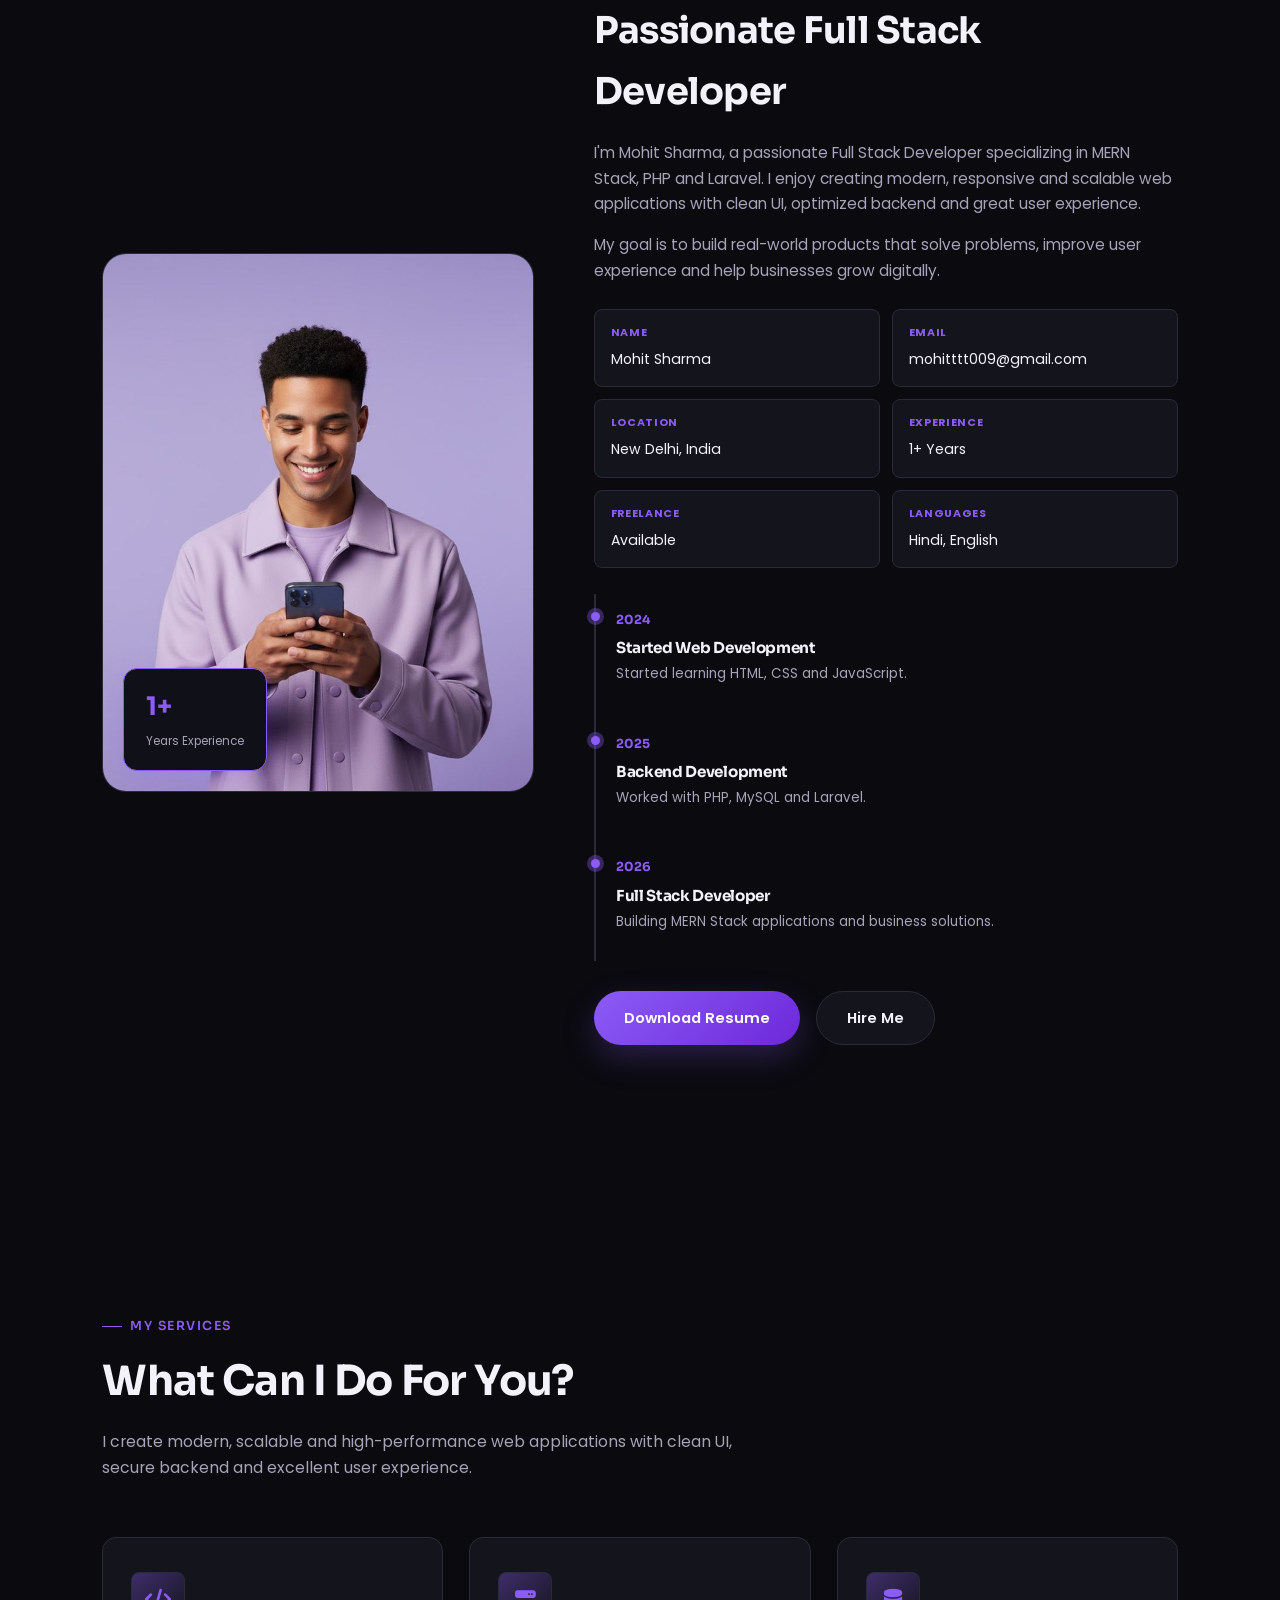
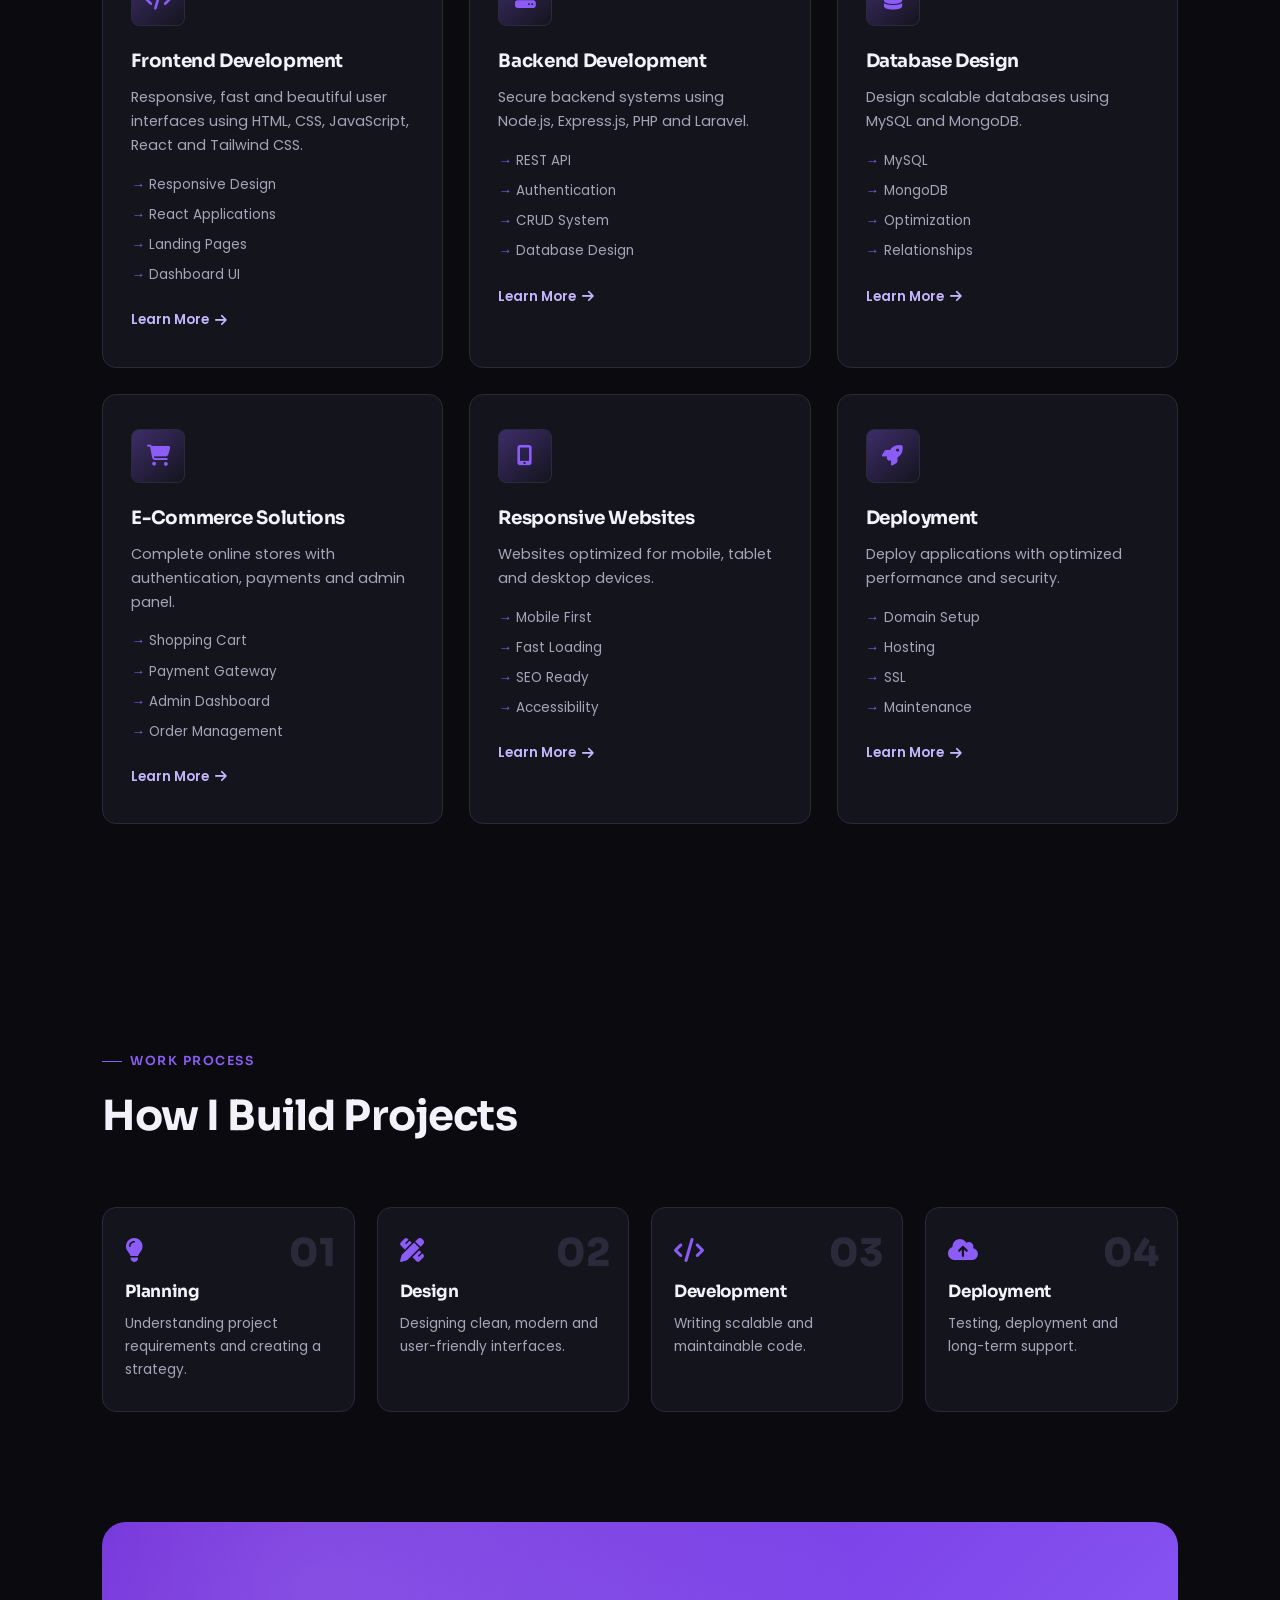
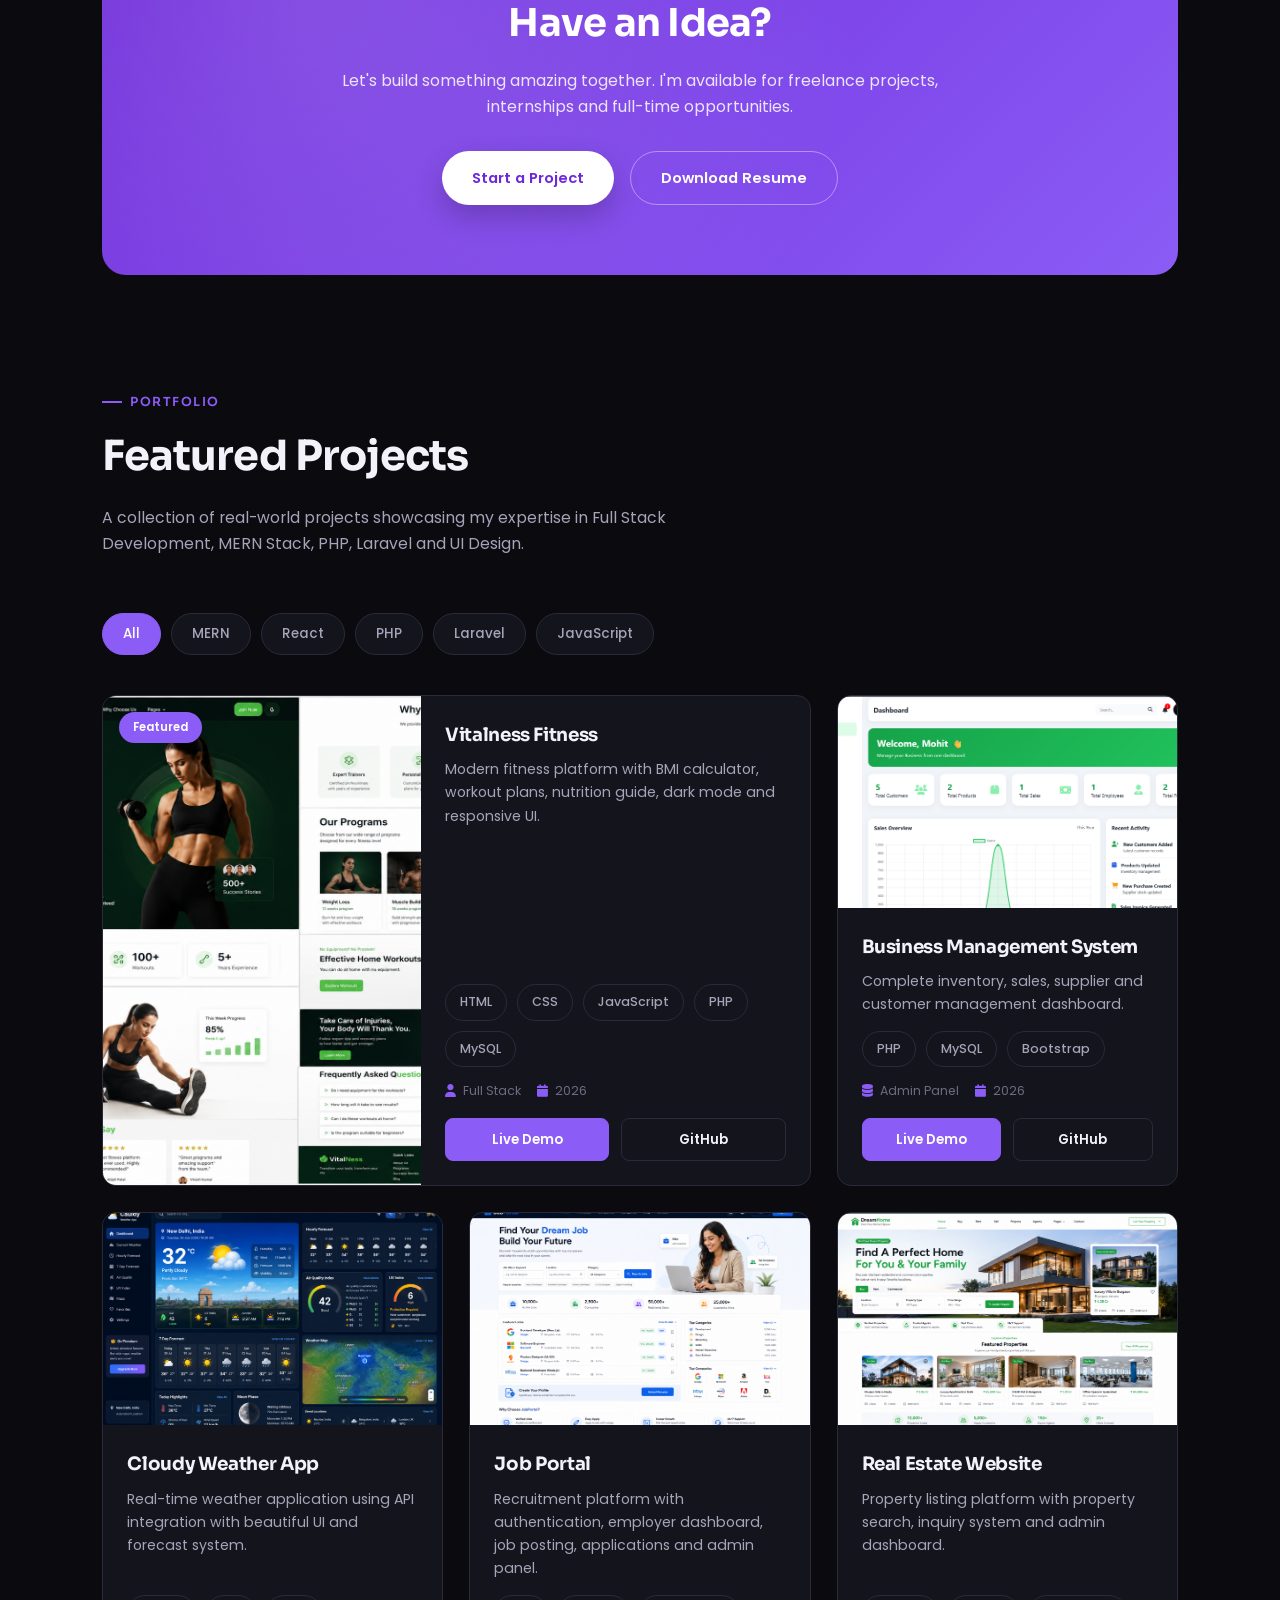
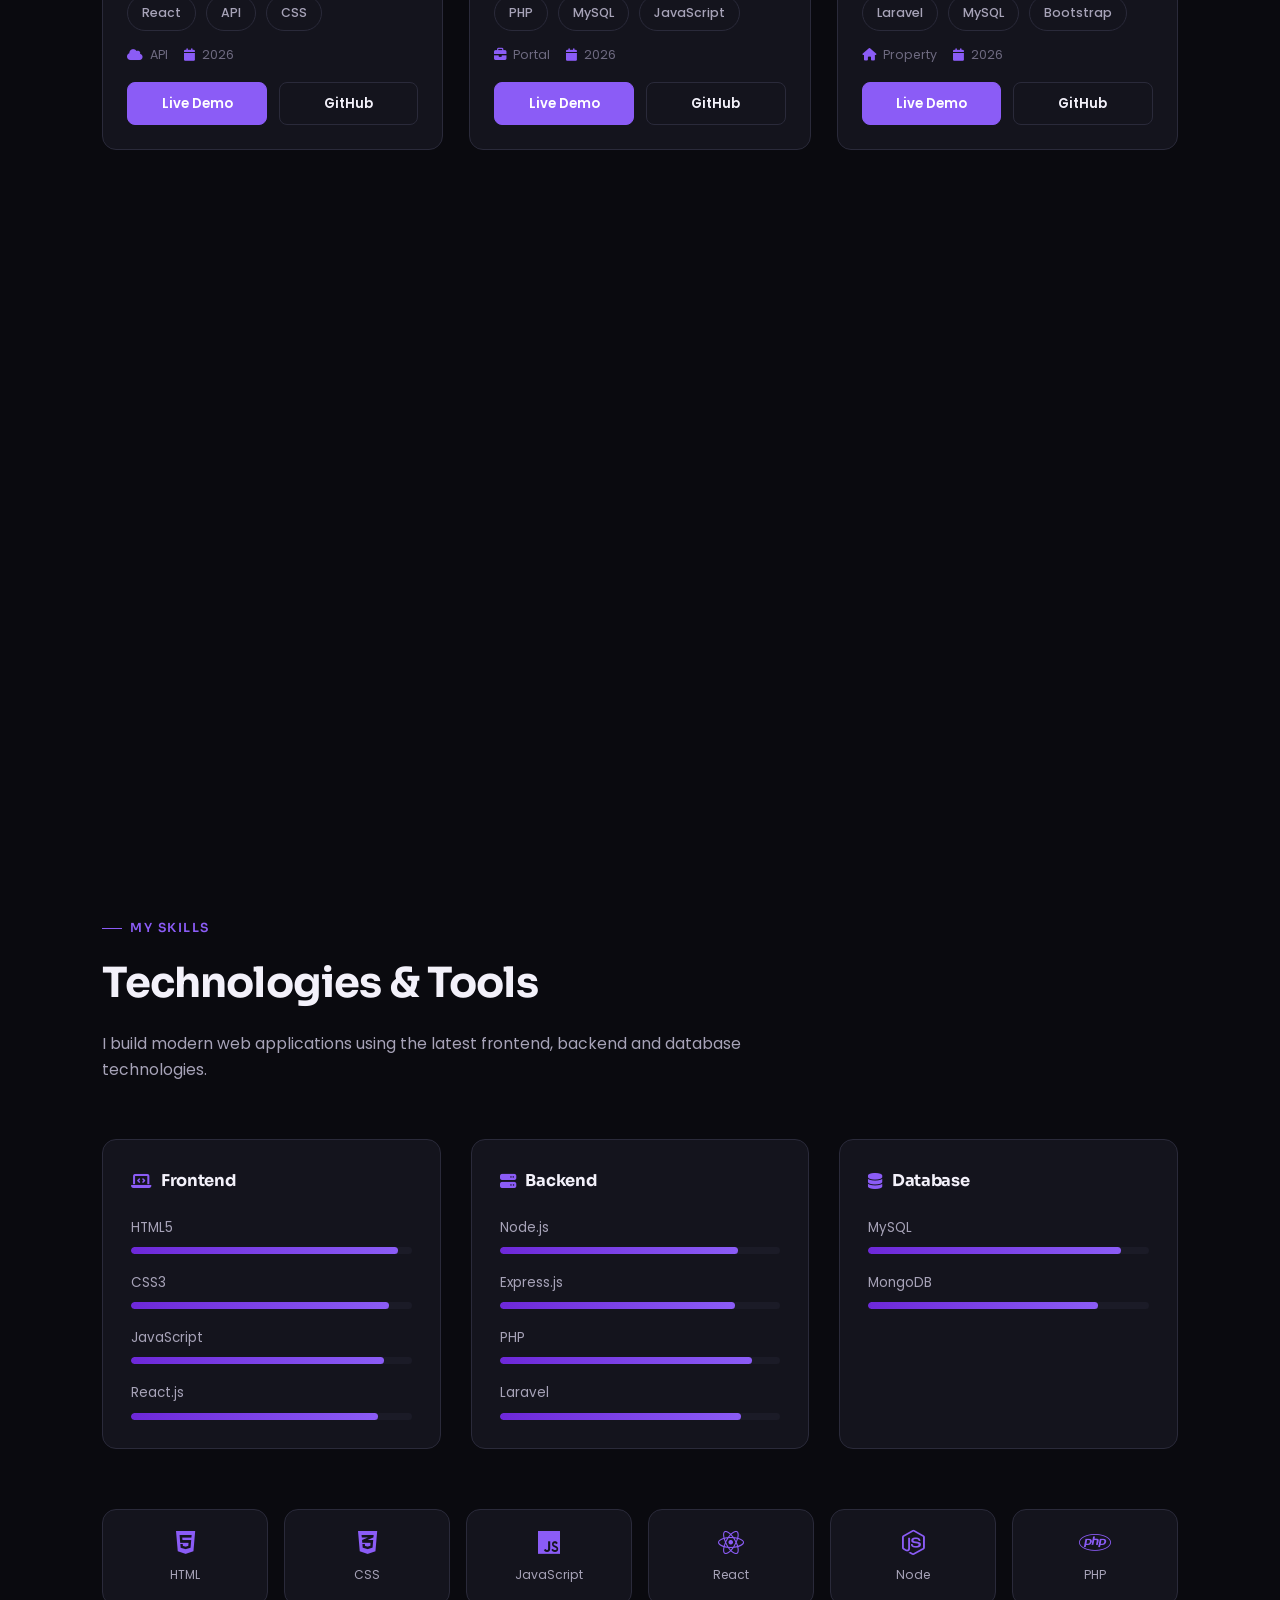
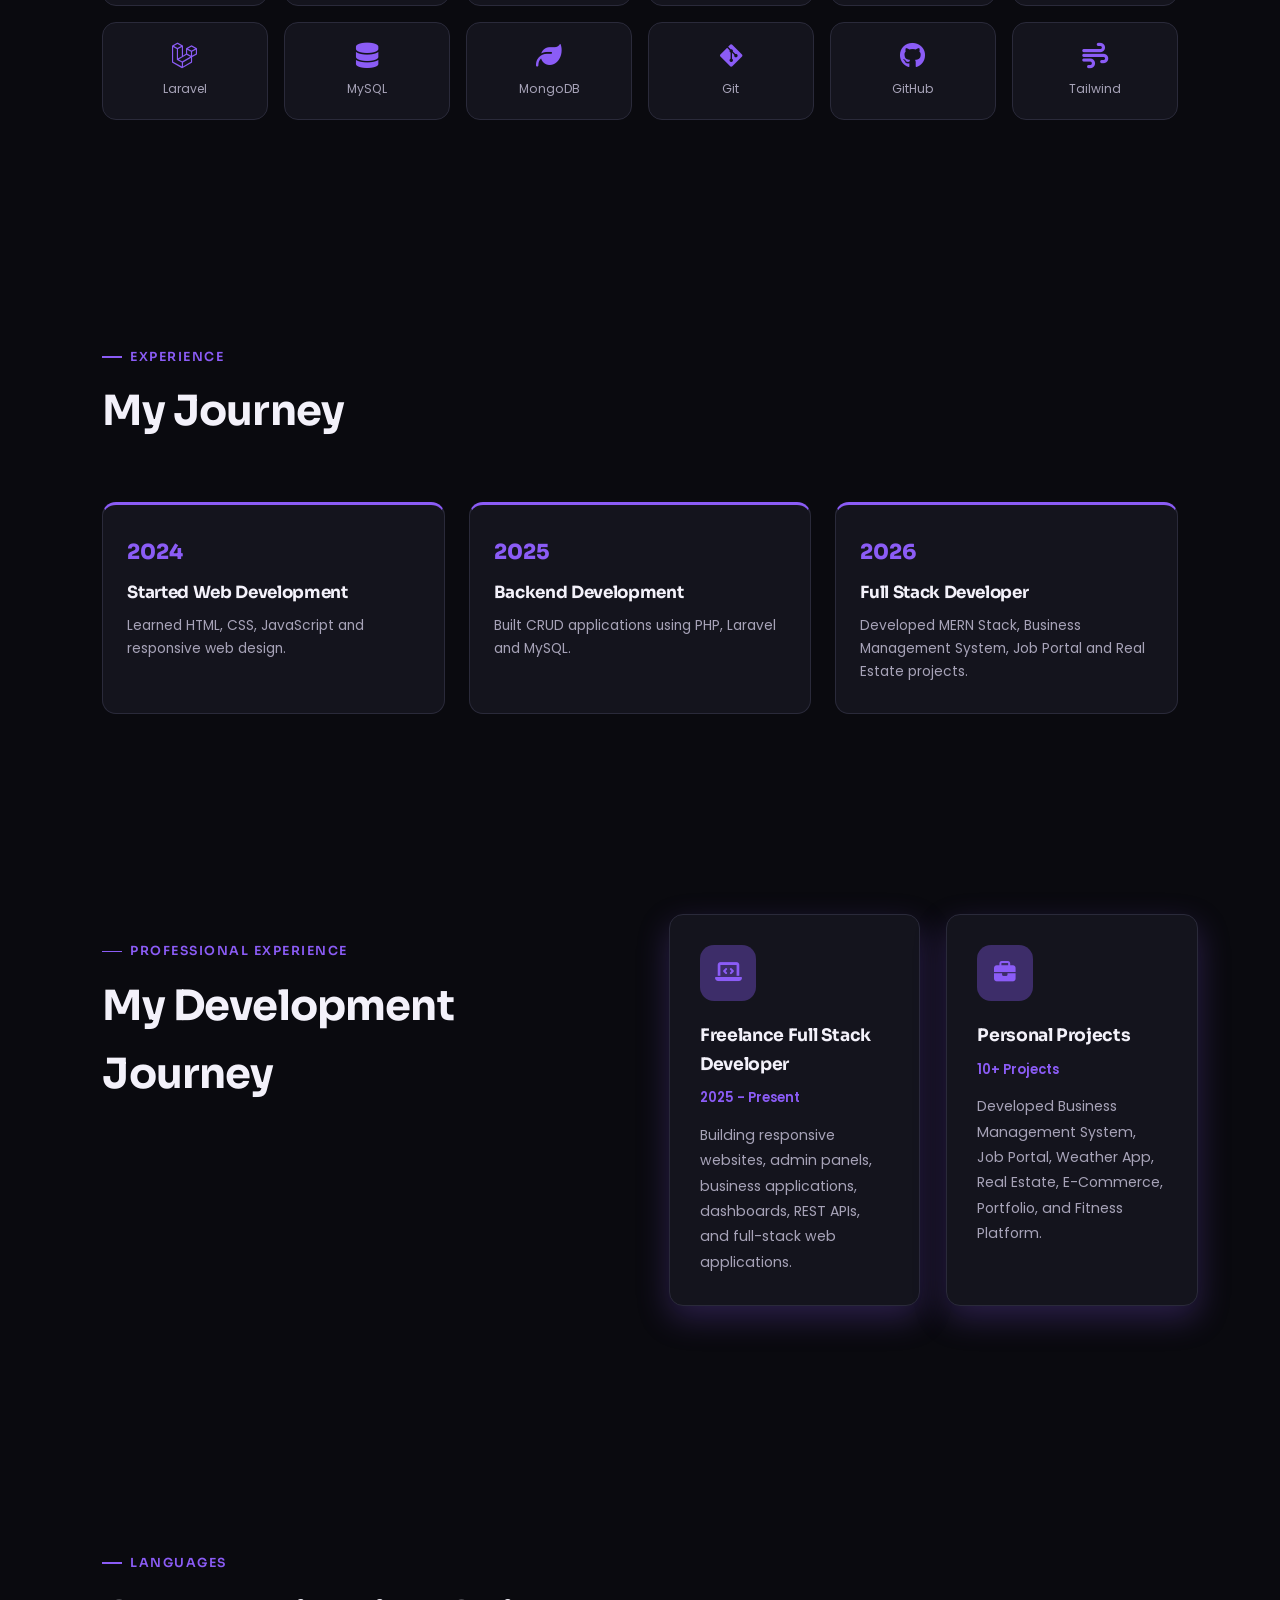
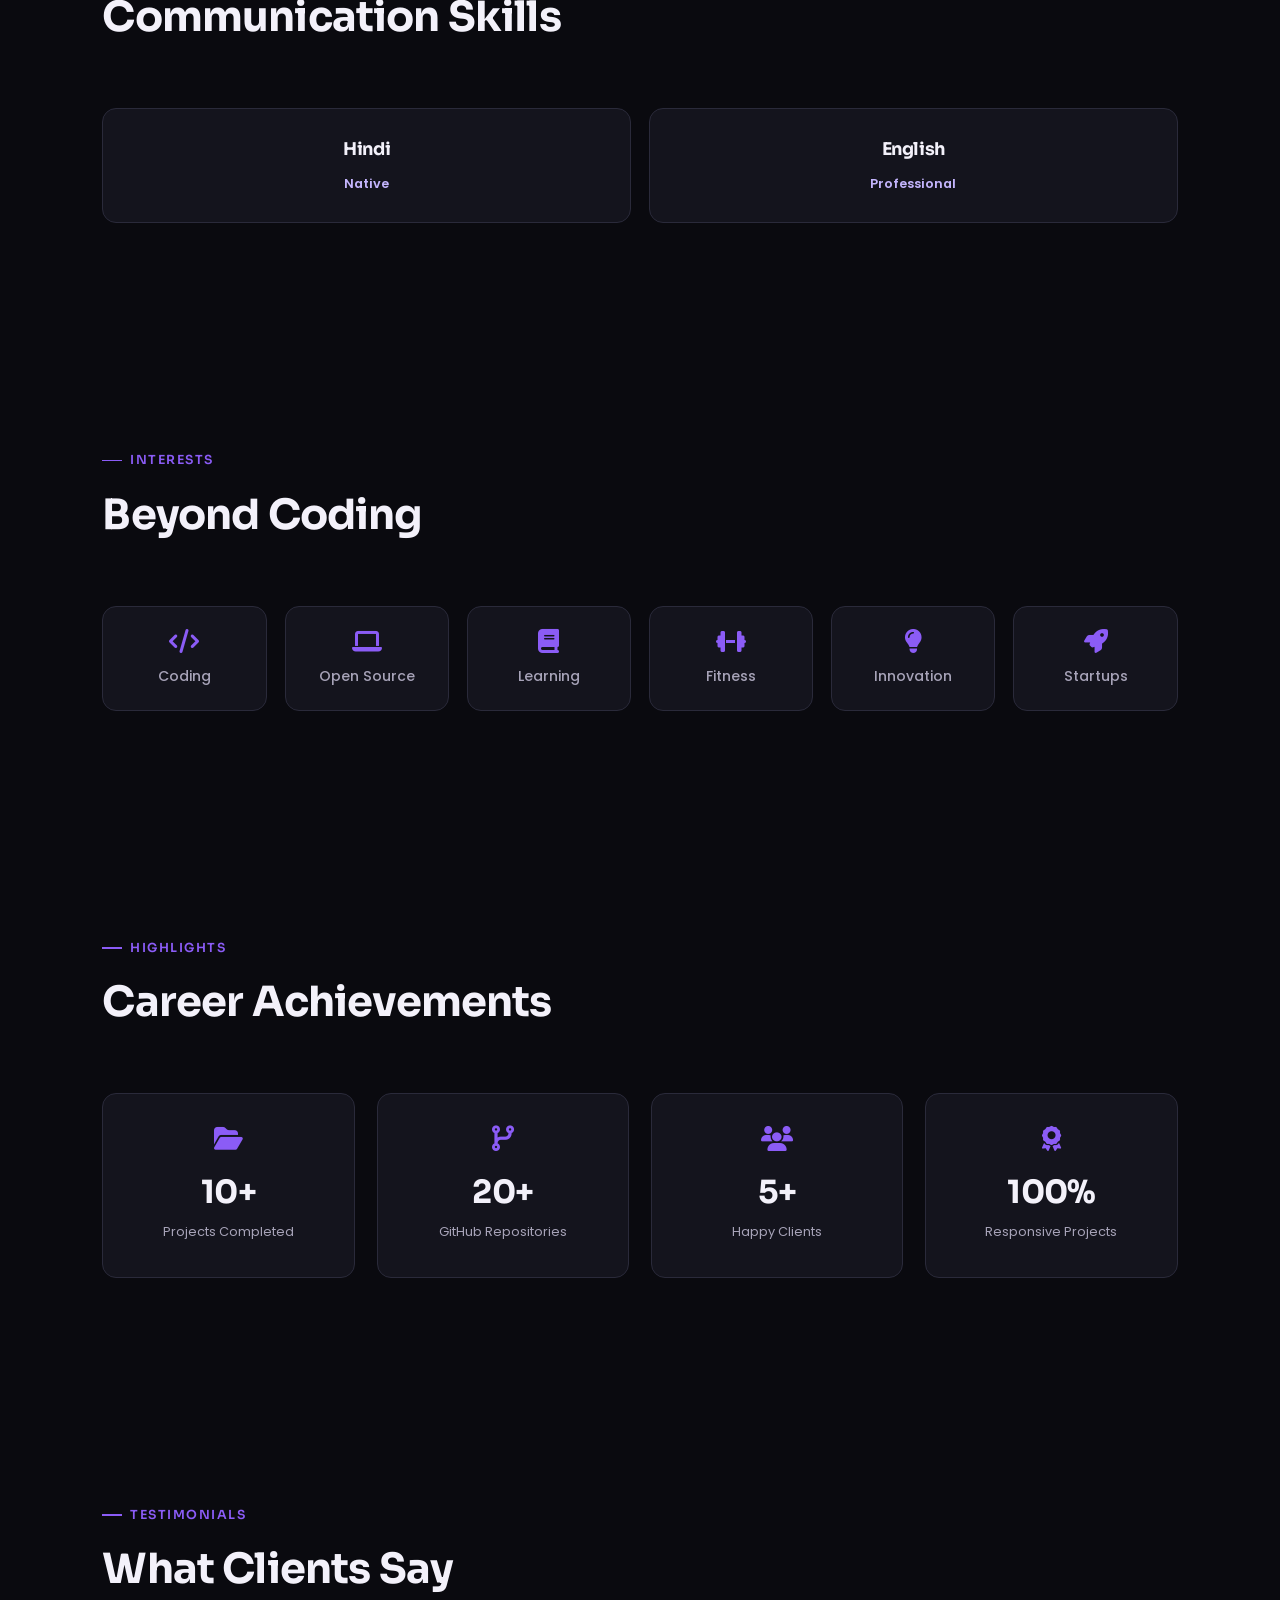
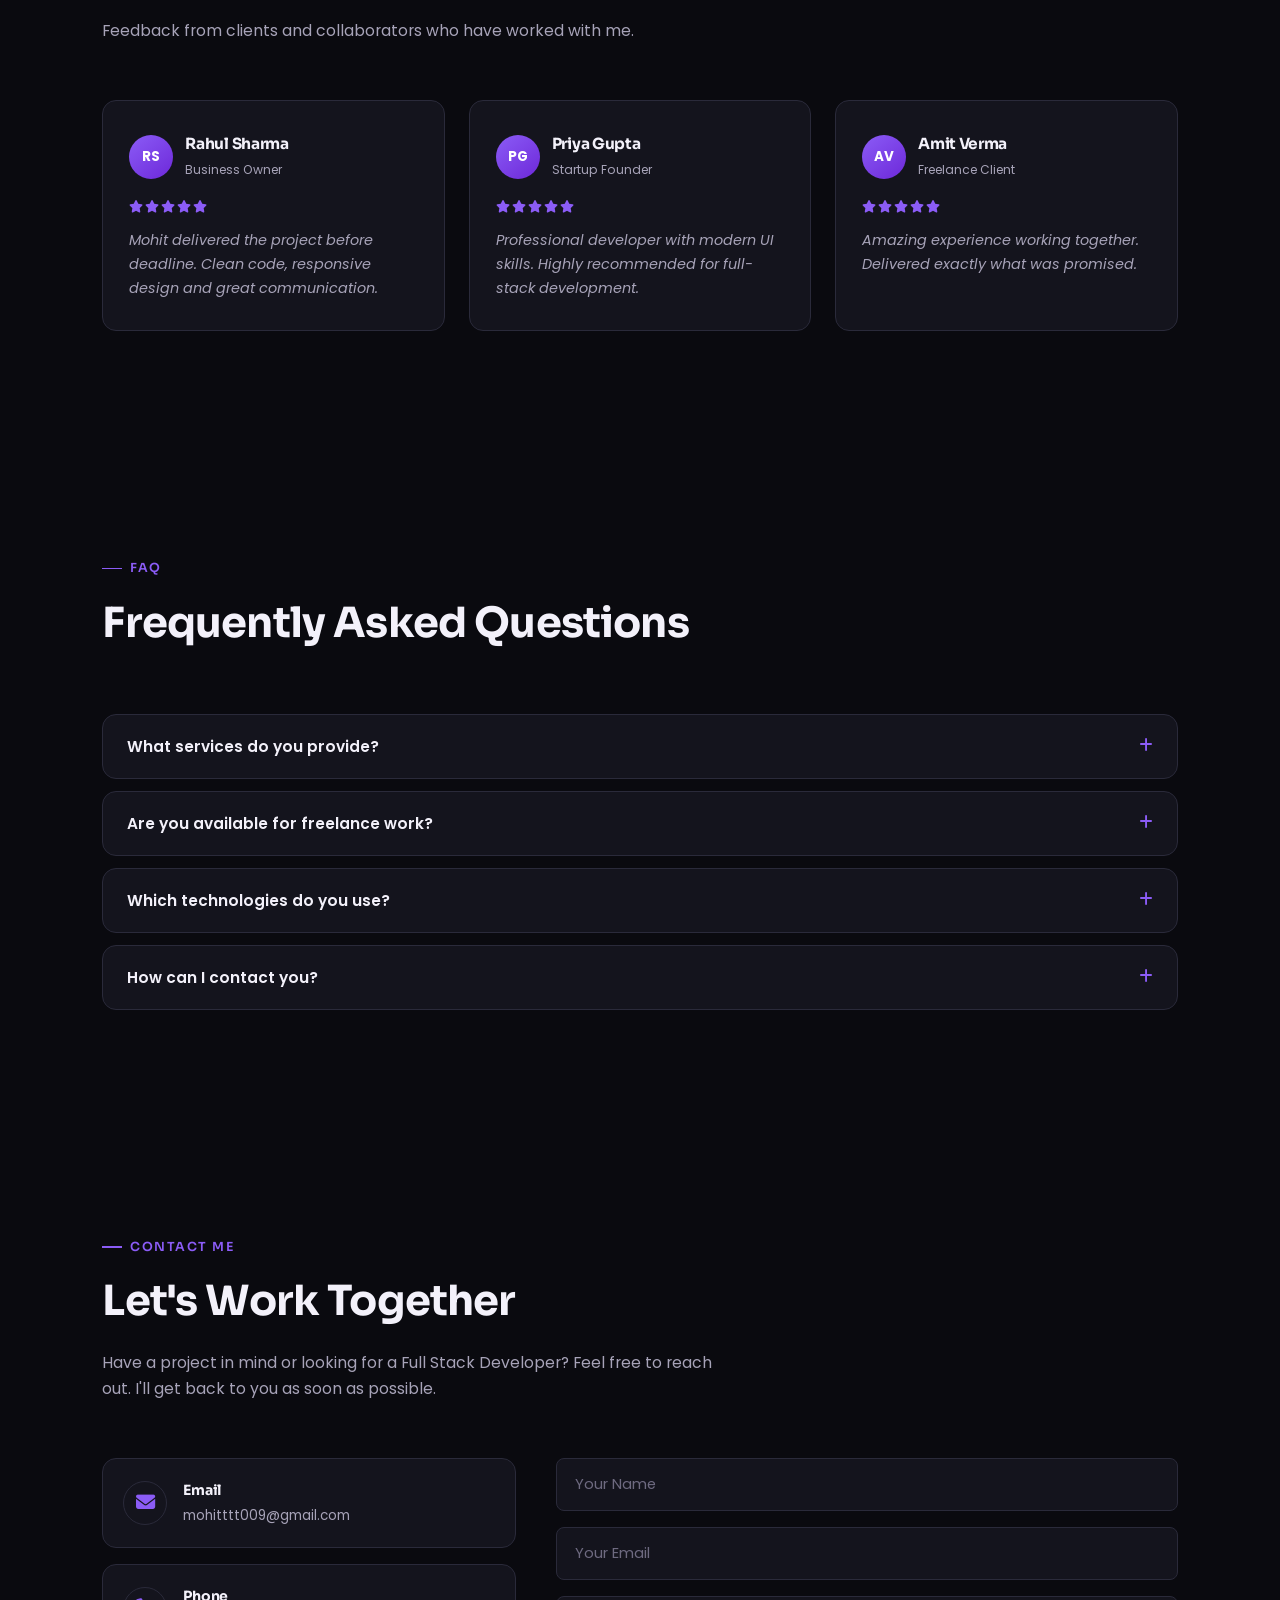
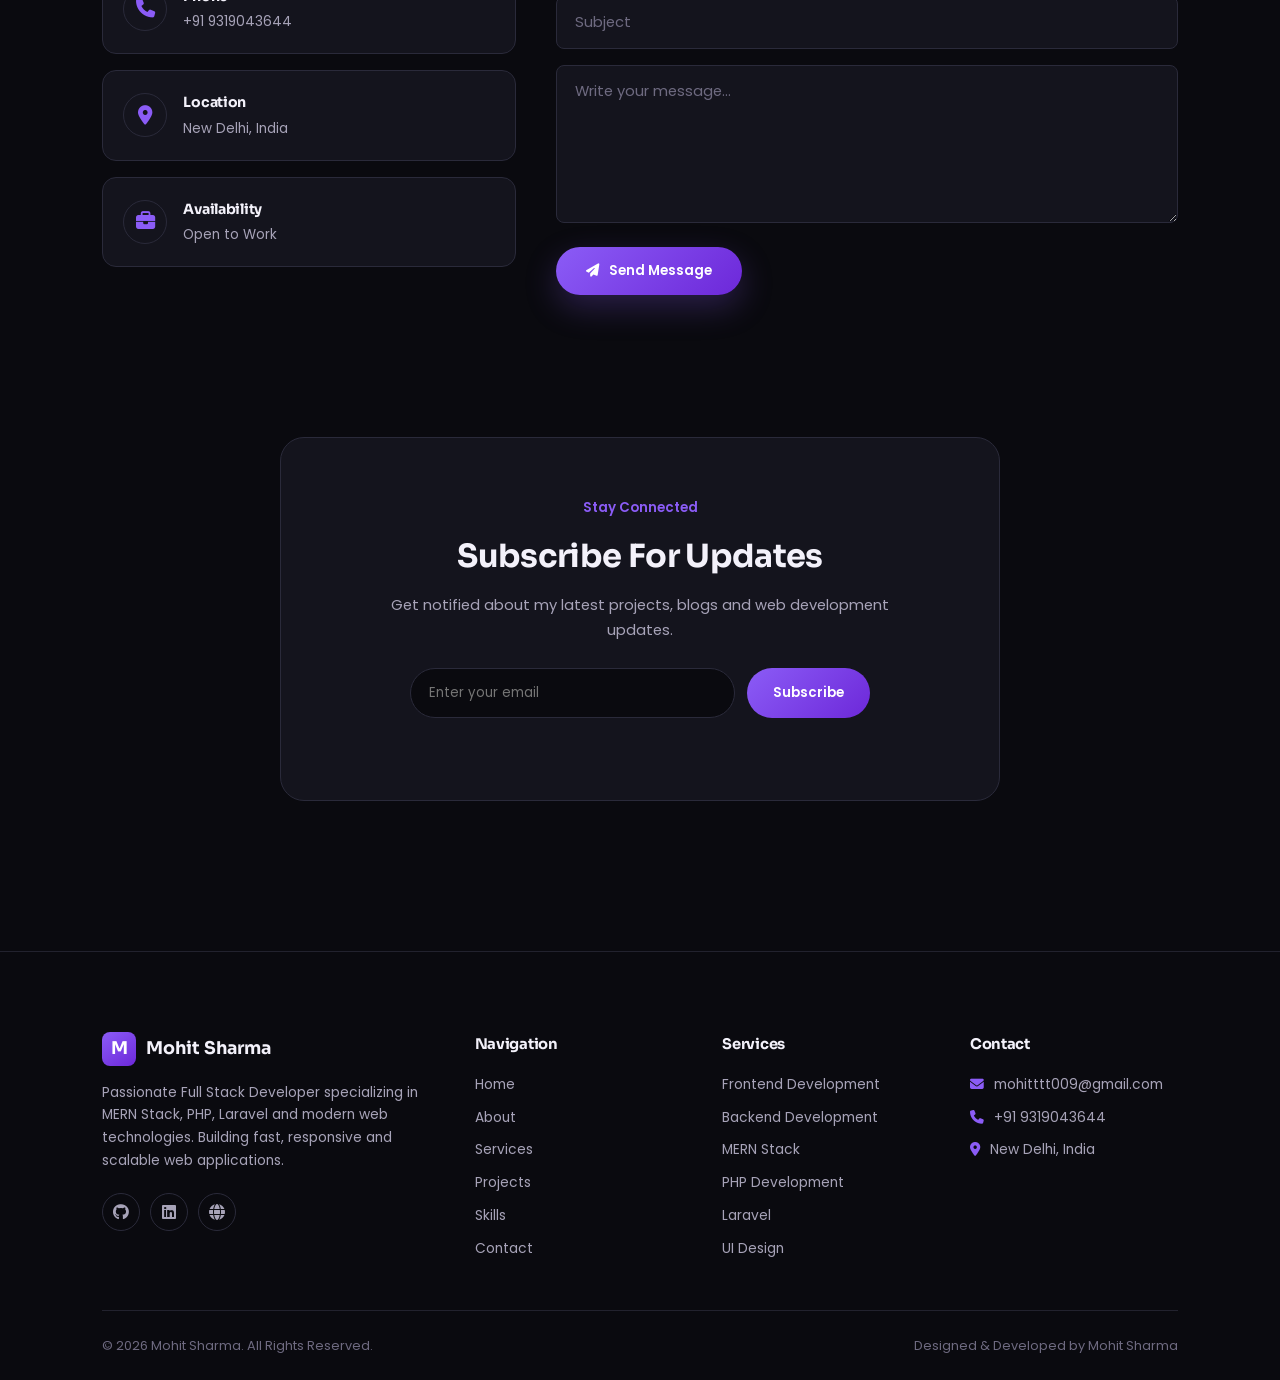
==== commit d6468aef: "feat: Add contact form with validation and logo icon" ====
--- a/index.html
+++ b/index.html
@@ -20,7 +20,7 @@
     <link
         href="https://fonts.googleapis.com/css2?family=Poppins:wght@300;400;500;600;700;800&family=Sora:wght@400;600;700;800&display=swap"
         rel="stylesheet">
-
+<link rel="icon" type="image/png" href="asset/logo.png">
     <!-- Font Awesome -->
     <link rel="stylesheet" href="https://cdnjs.cloudflare.com/ajax/libs/font-awesome/6.7.2/css/all.min.css">
 
@@ -883,8 +883,33 @@
             </div>
 
             <div class="contact-right" data-reveal>
-                <!-- NOTE: replace action="#" with your Formspree endpoint (https://formspree.io) to make this form actually send email -->
-                z
+                 <form action="backend/form.php" method="POST" id="contactForm">
+
+                    <div class="input-group">
+                        <input type="text" name="name" placeholder="Your Name" autocomplete="name" required>
+                    </div>
+
+                    <div class="input-group">
+                        <input type="email" name="email" placeholder="Your Email" autocomplete="email" required>
+                    </div>
+
+                    <div class="input-group">
+                        <input type="text" name="subject" placeholder="Subject" autocomplete="off" required>
+                    </div>
+
+                    <div class="input-group">
+                        <textarea name="message" rows="6" placeholder="Write your message..." autocomplete="off"
+                            required></textarea>
+                    </div>
+
+                    <button type="submit" name="submit" class="contact-btn">
+                        <i class="fa-solid fa-paper-plane"></i>
+                        Send Message
+                    </button>
+
+                    <p class="form-status" id="formStatus"></p>
+
+                </form>
             </div>
         </div>
     </section>
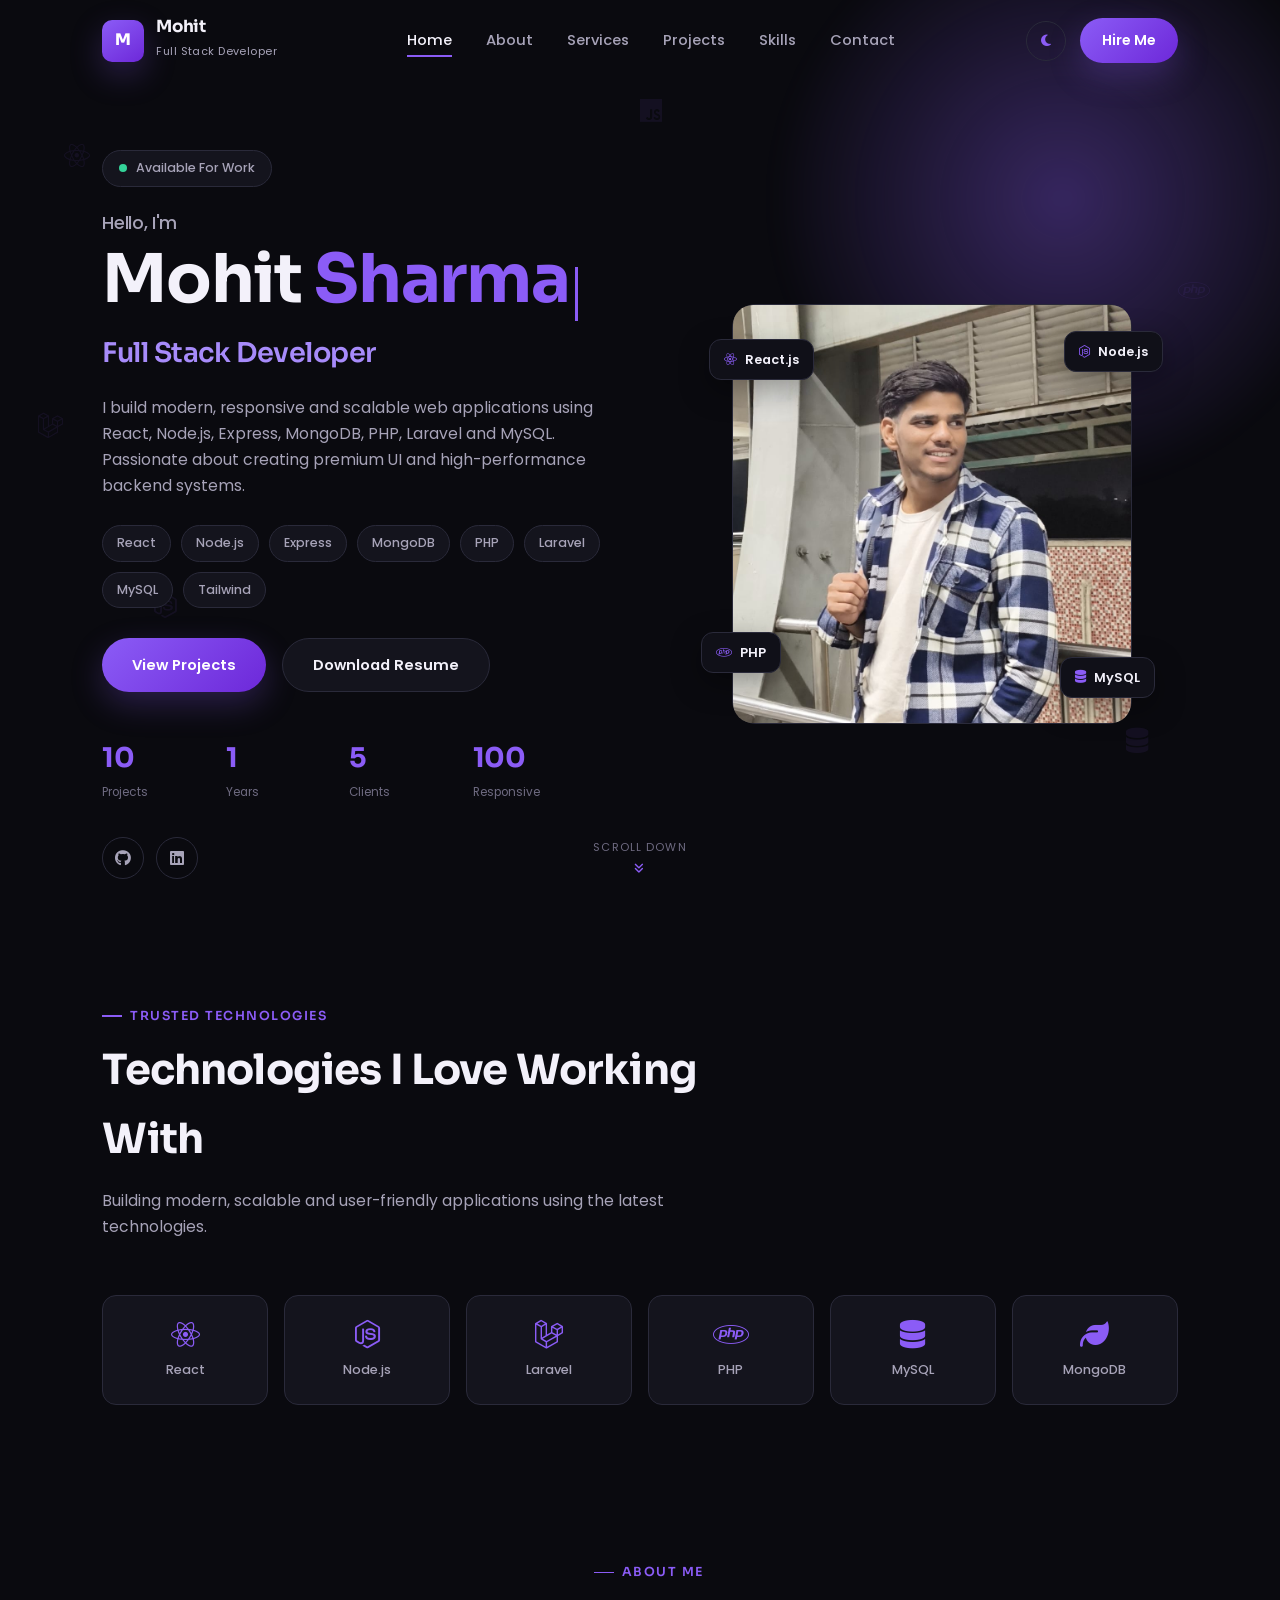
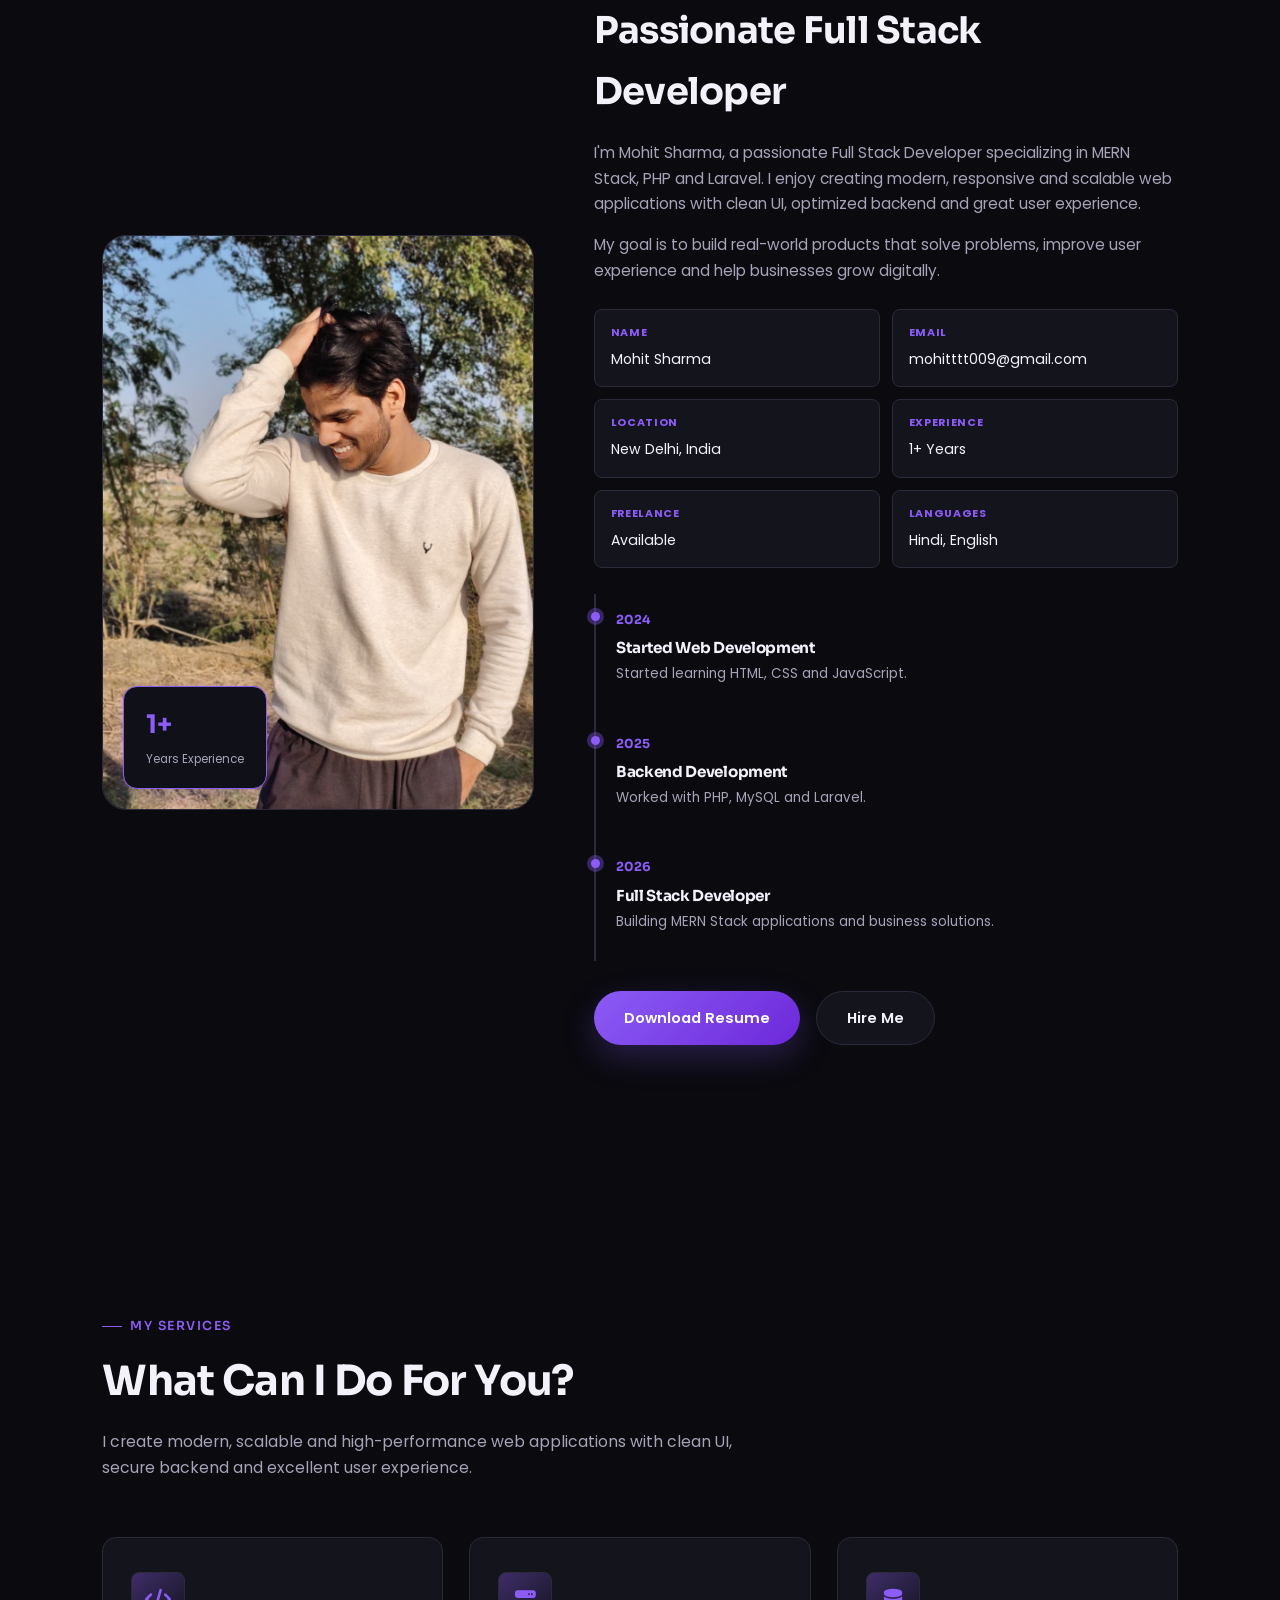
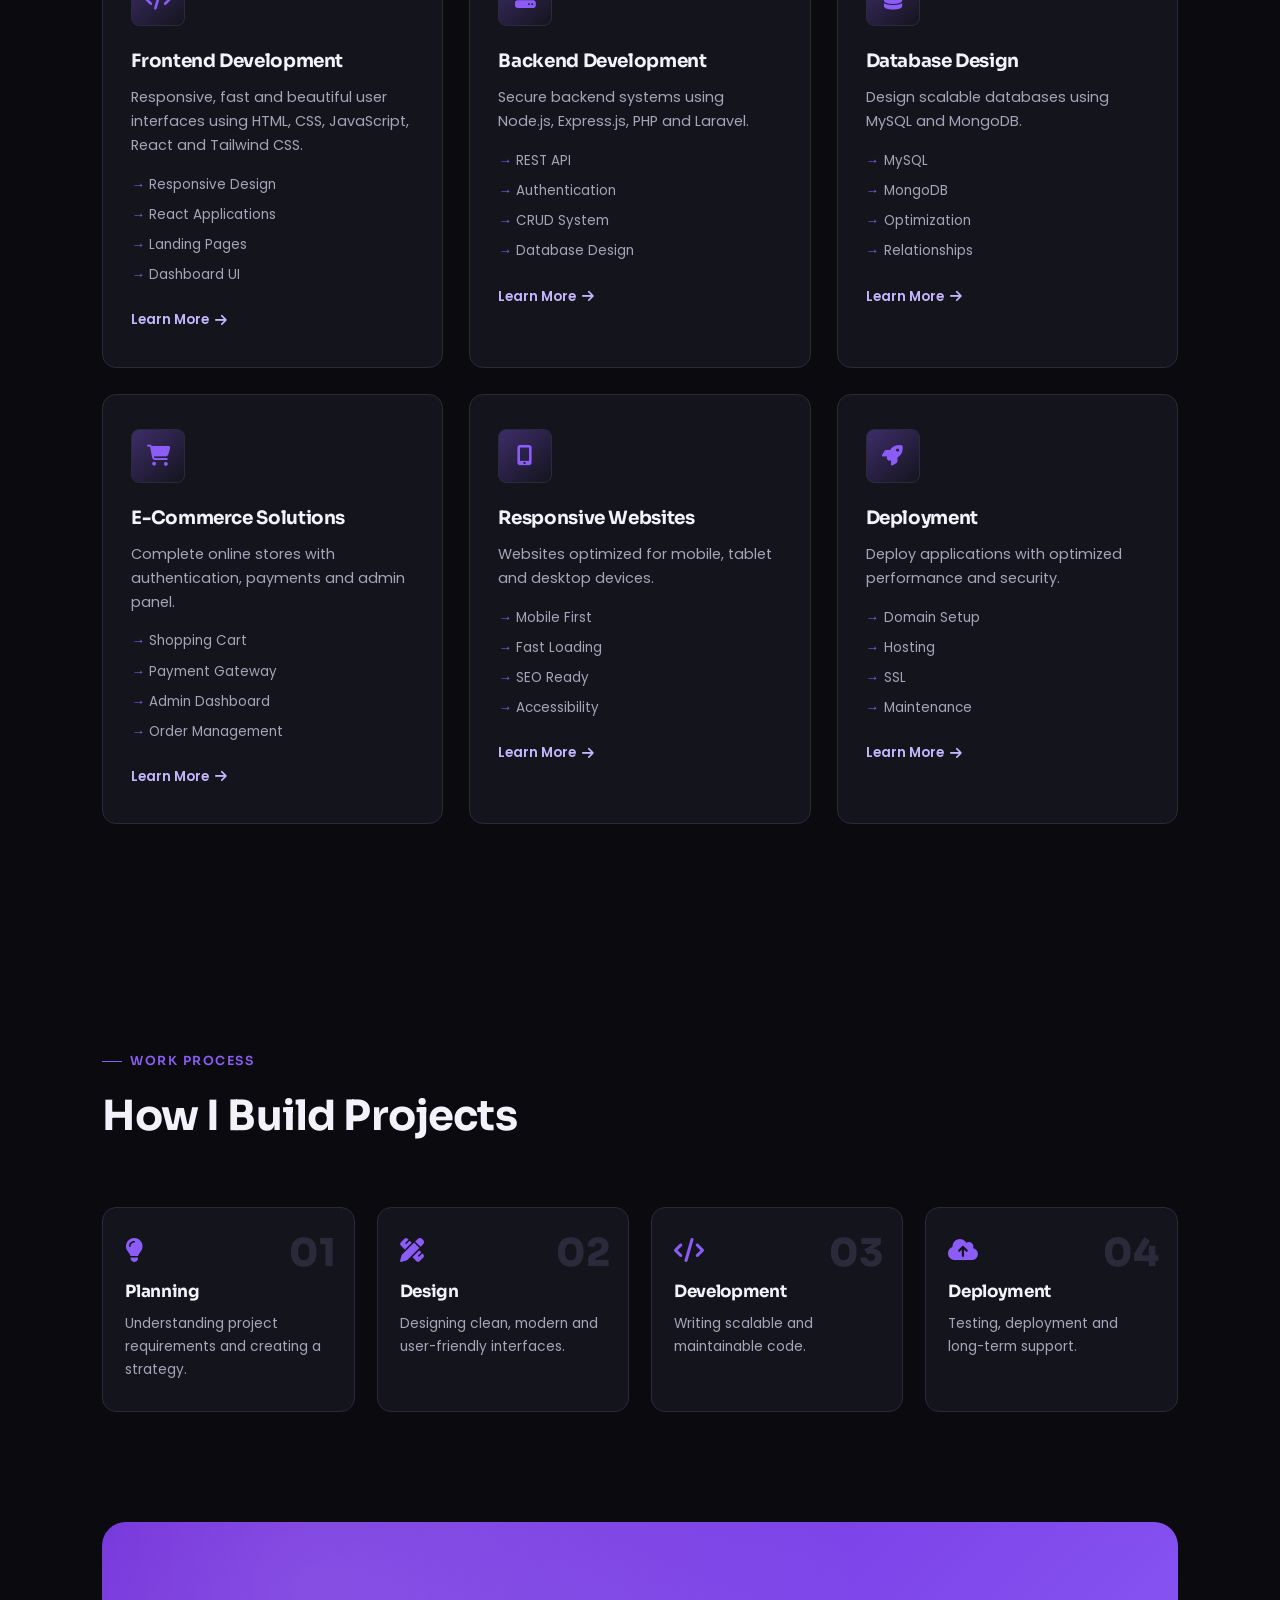
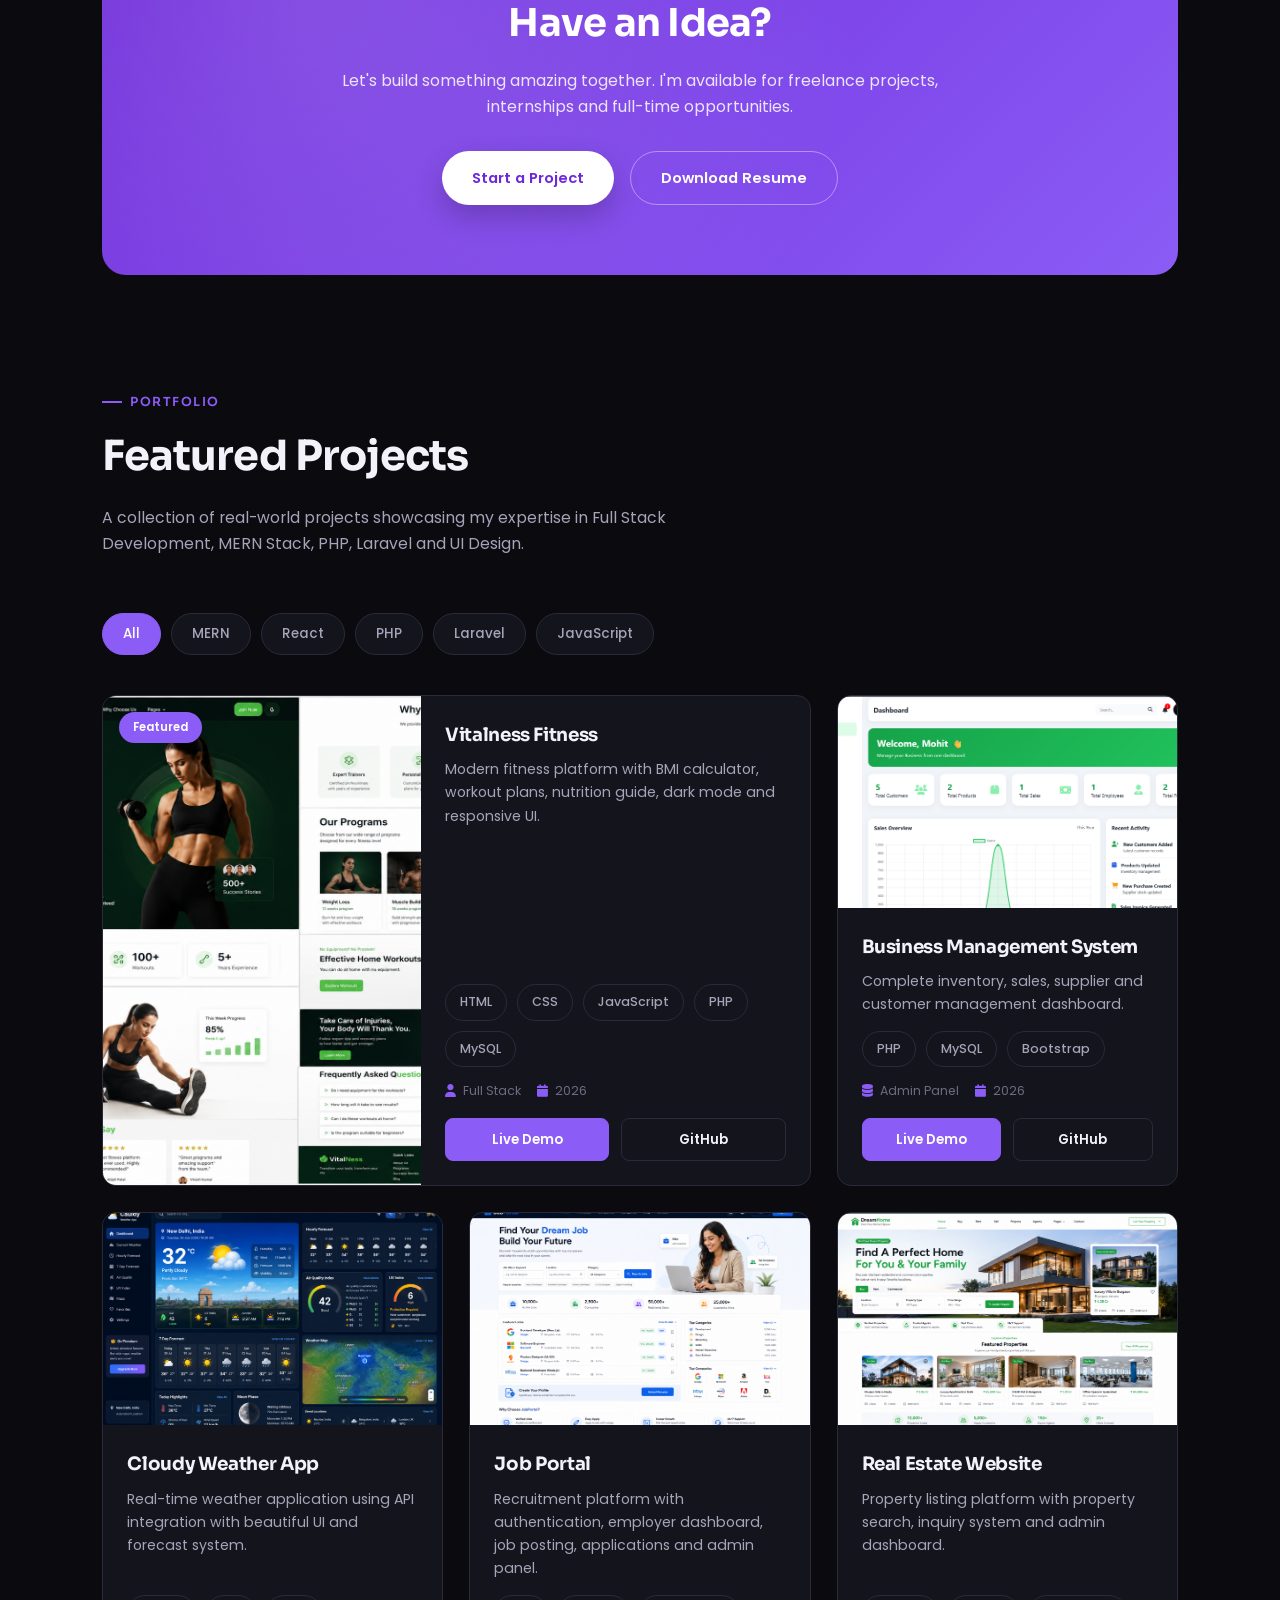
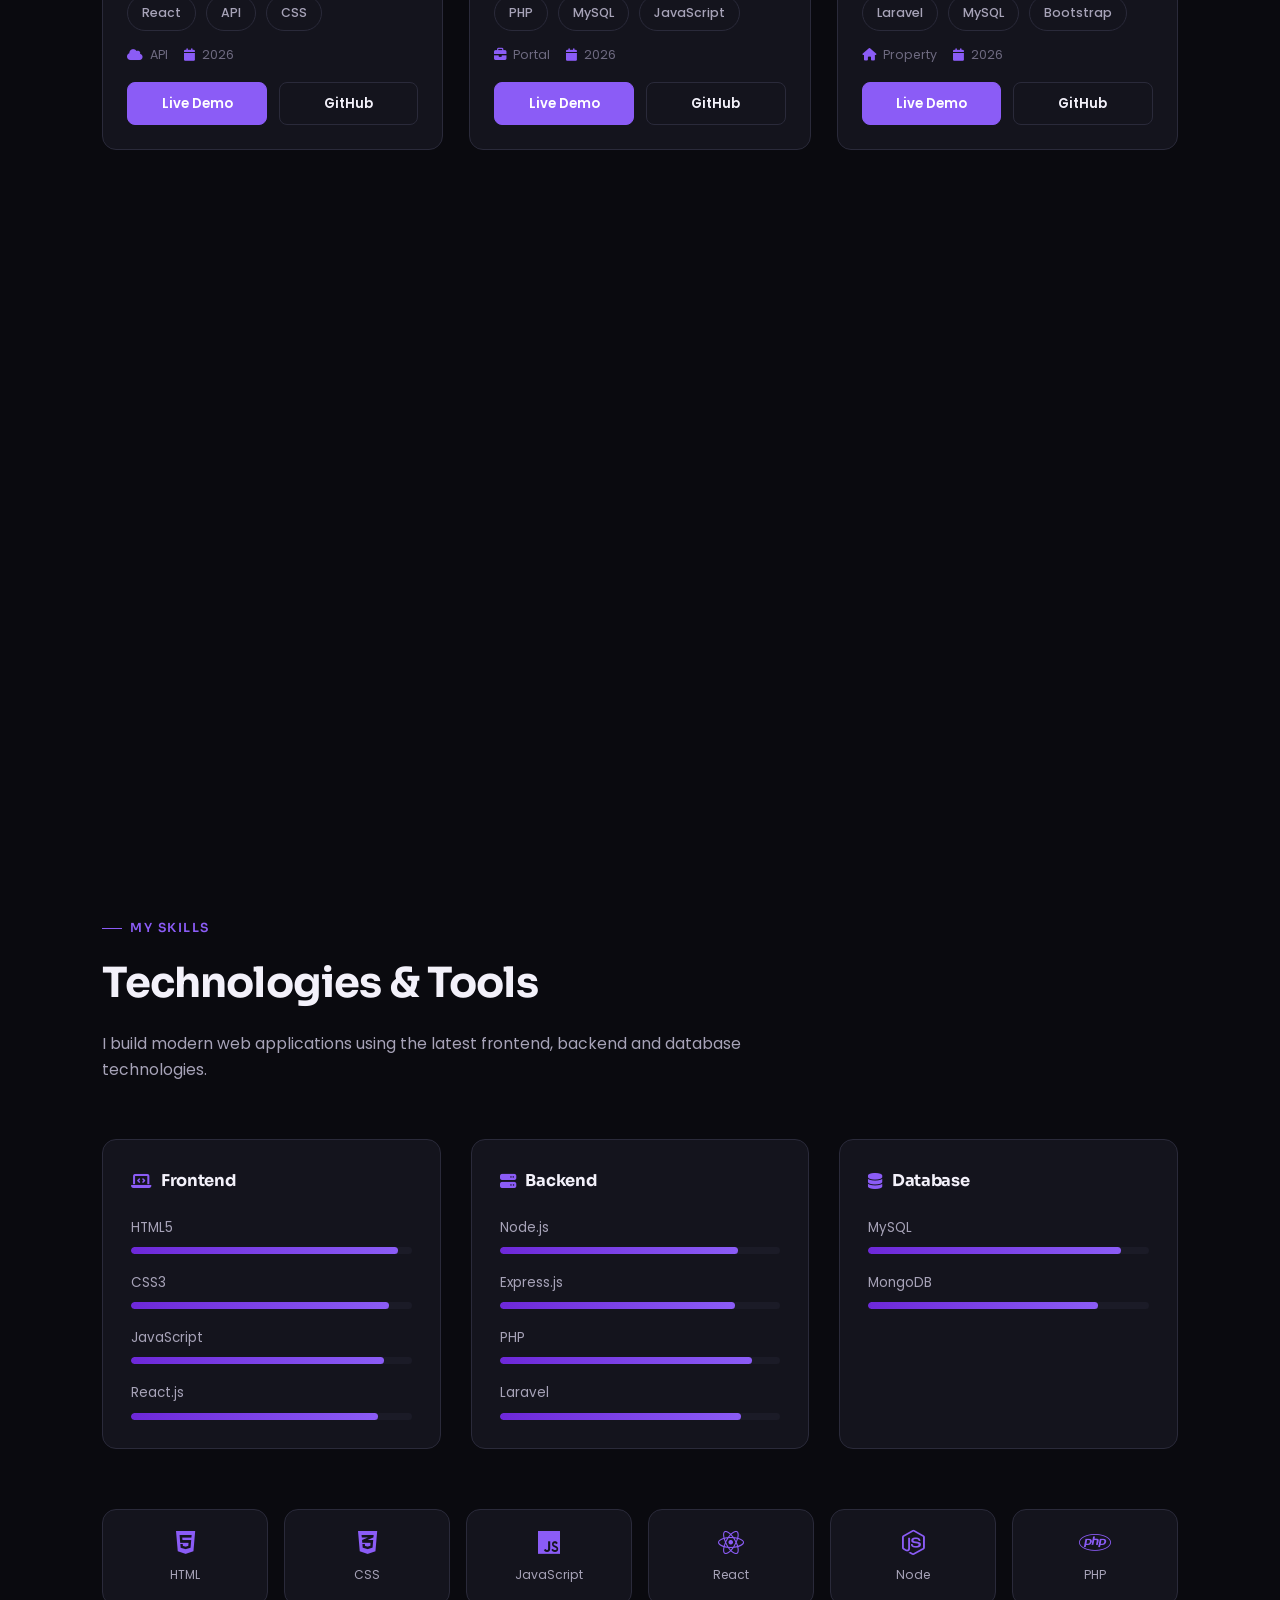
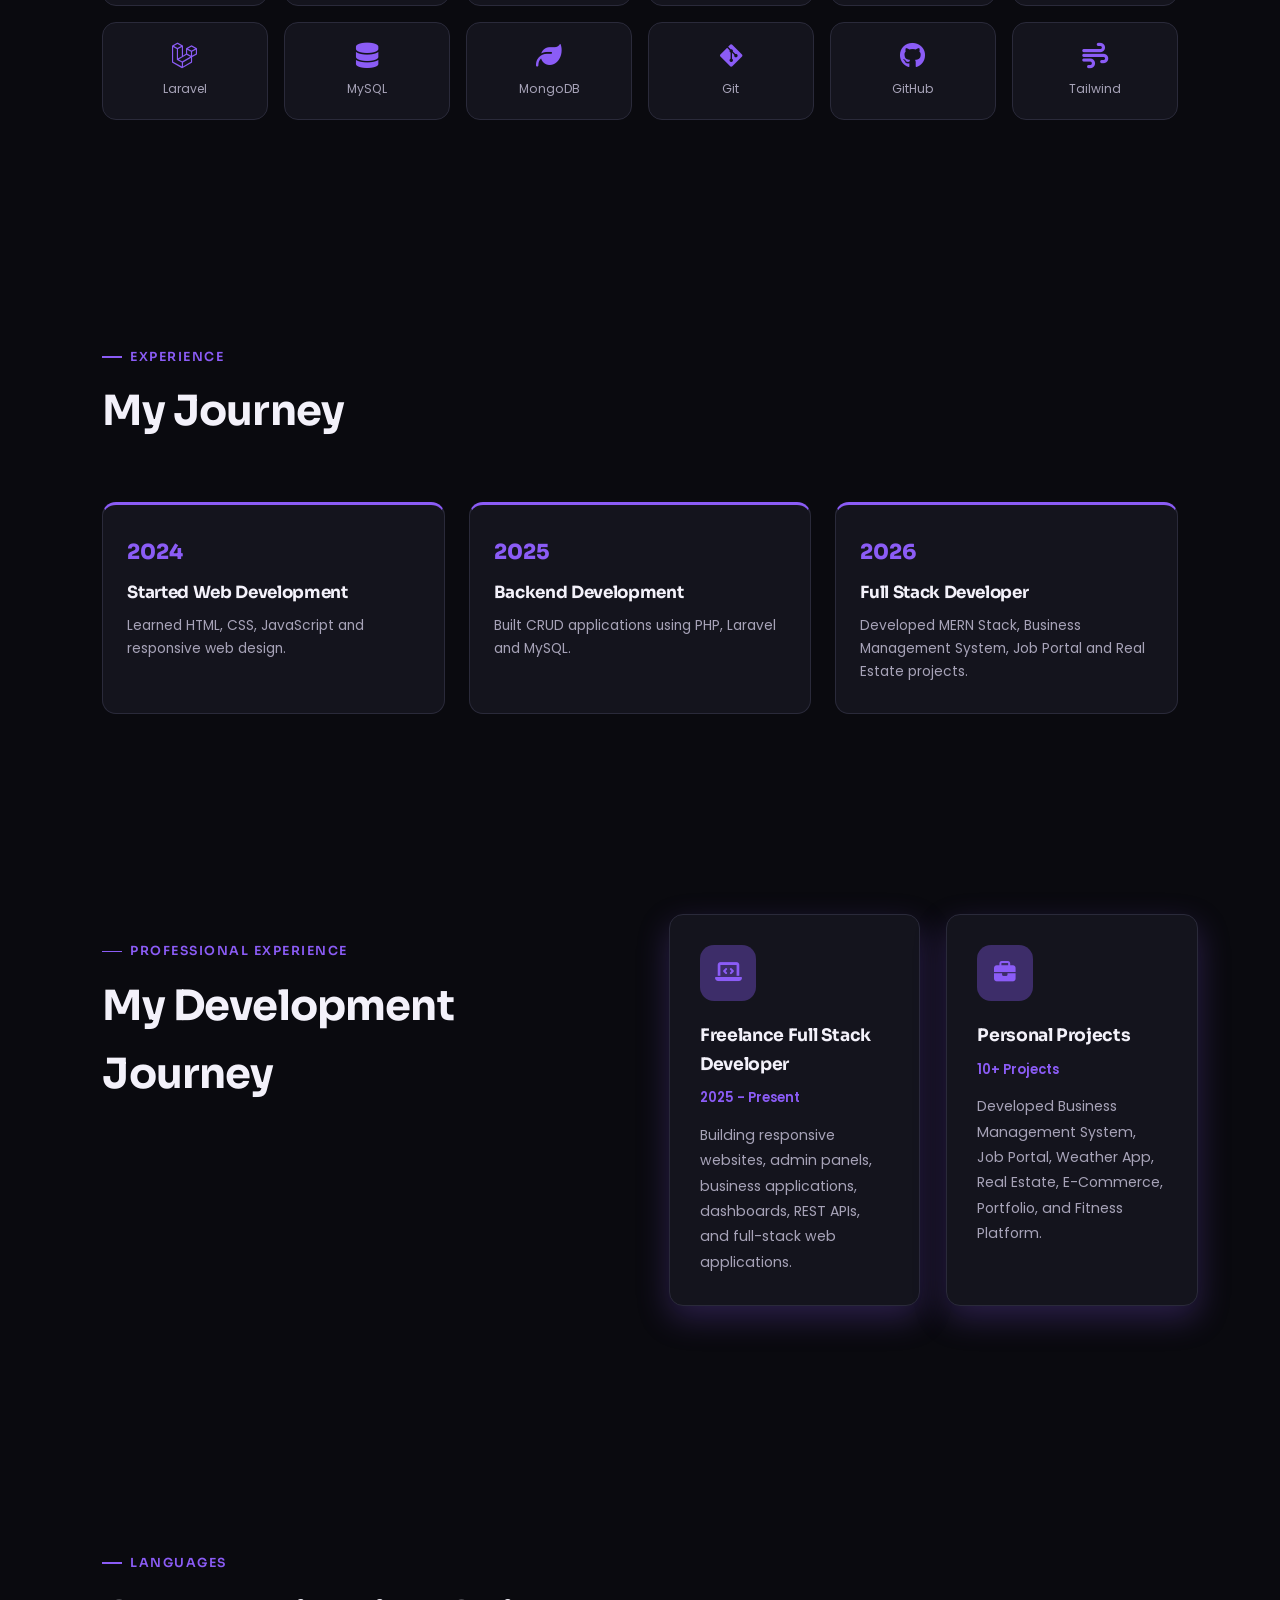
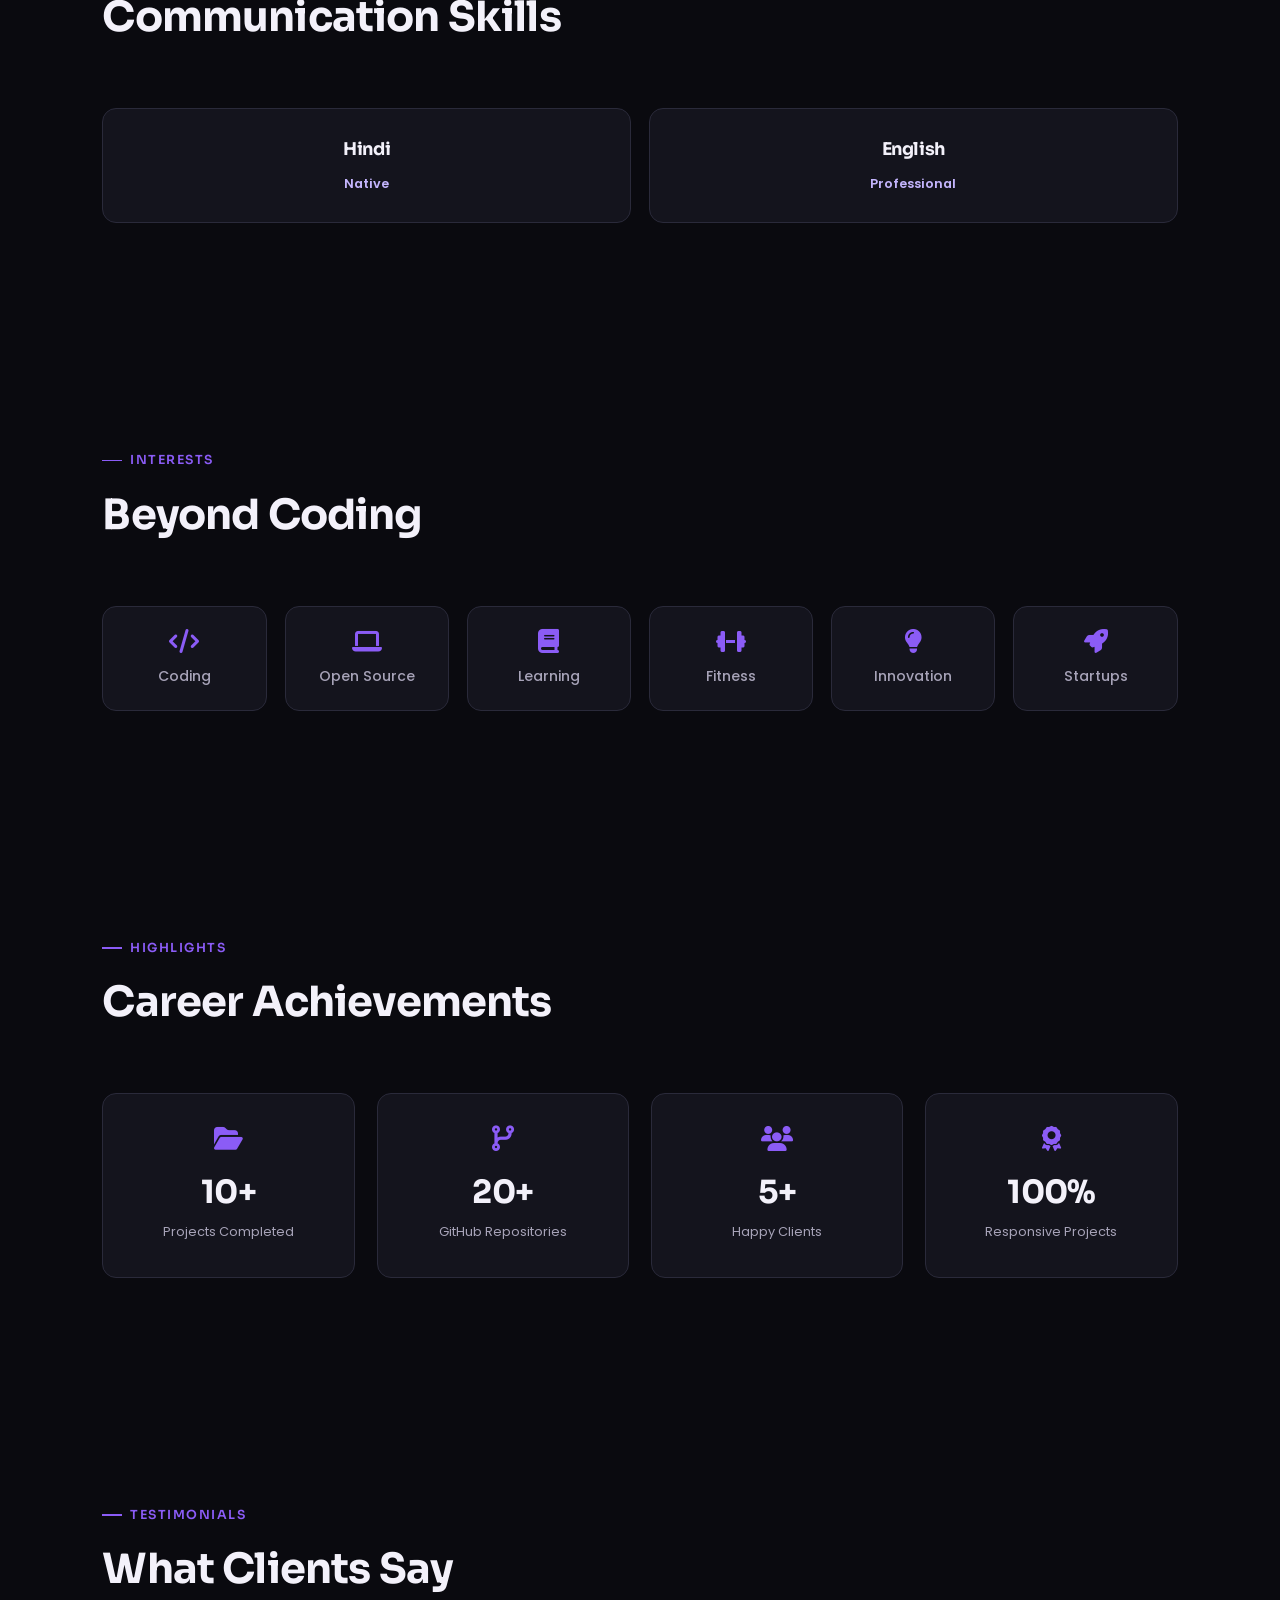
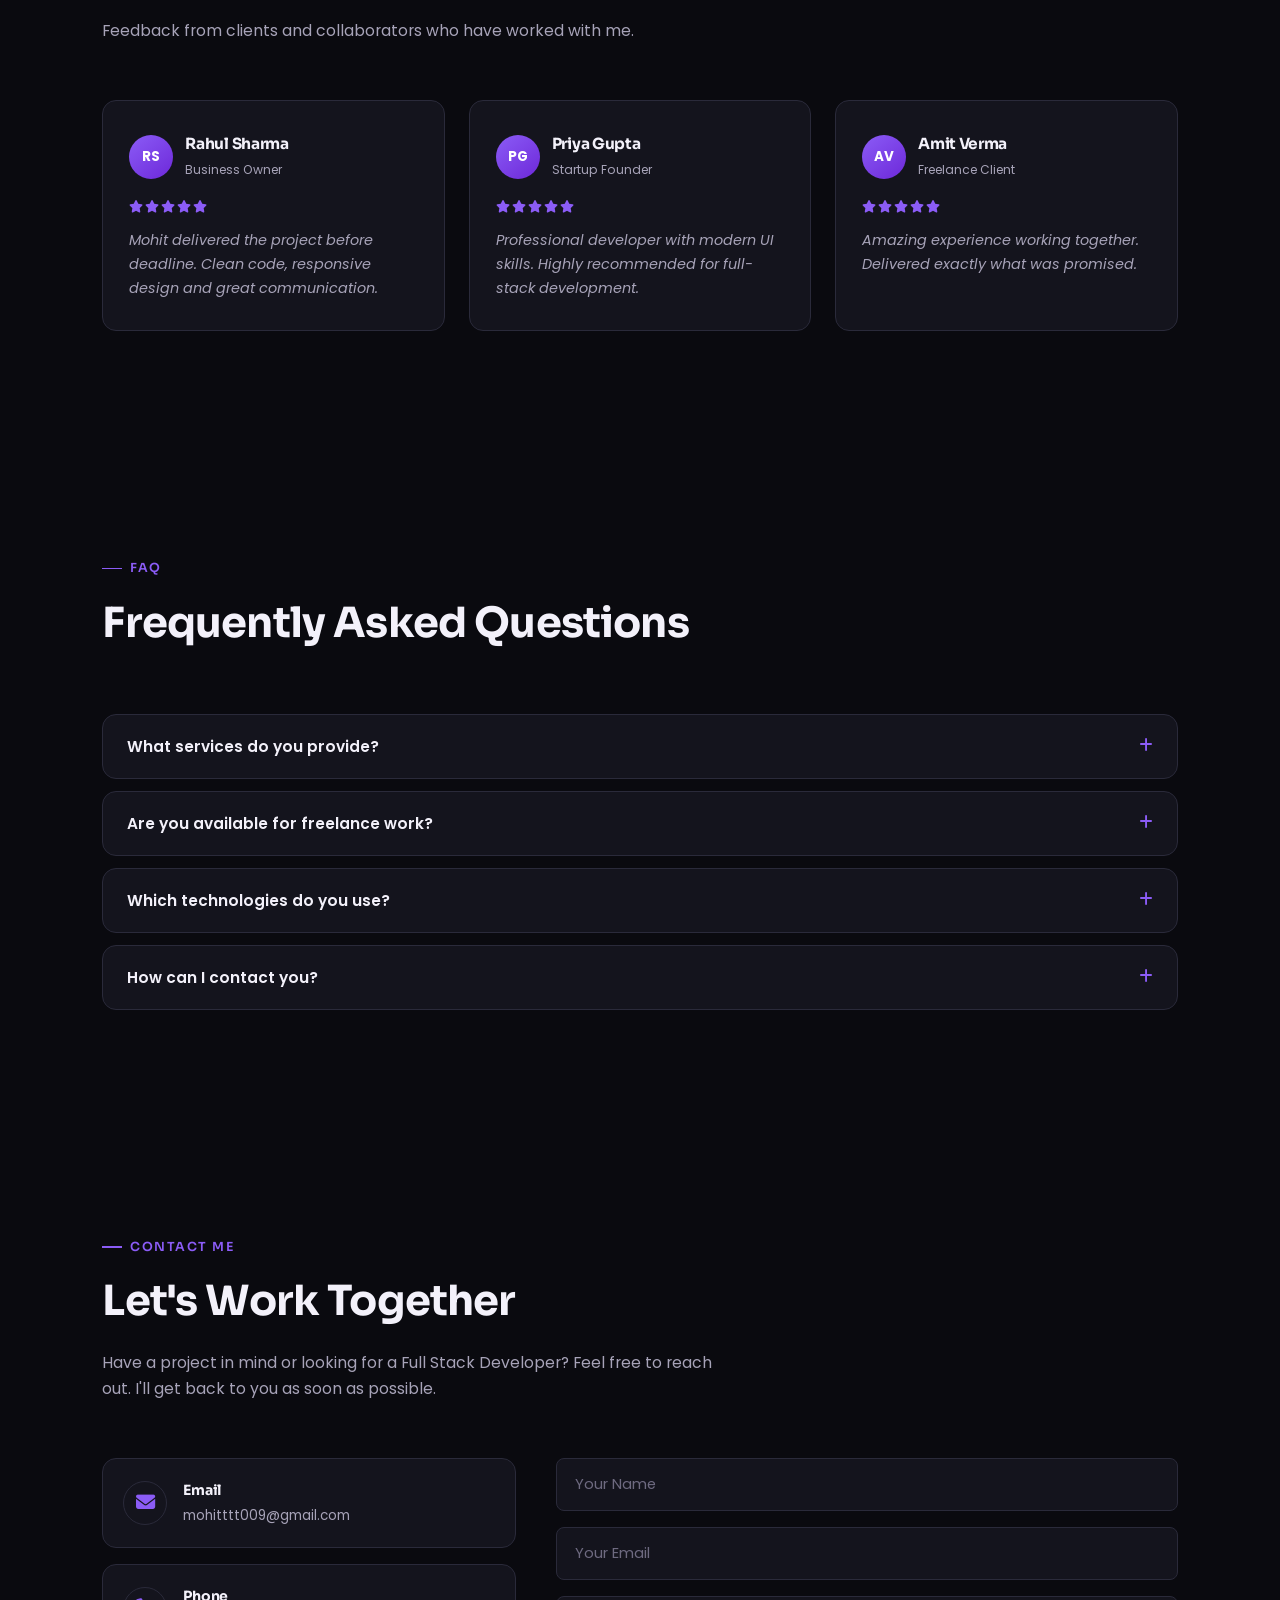
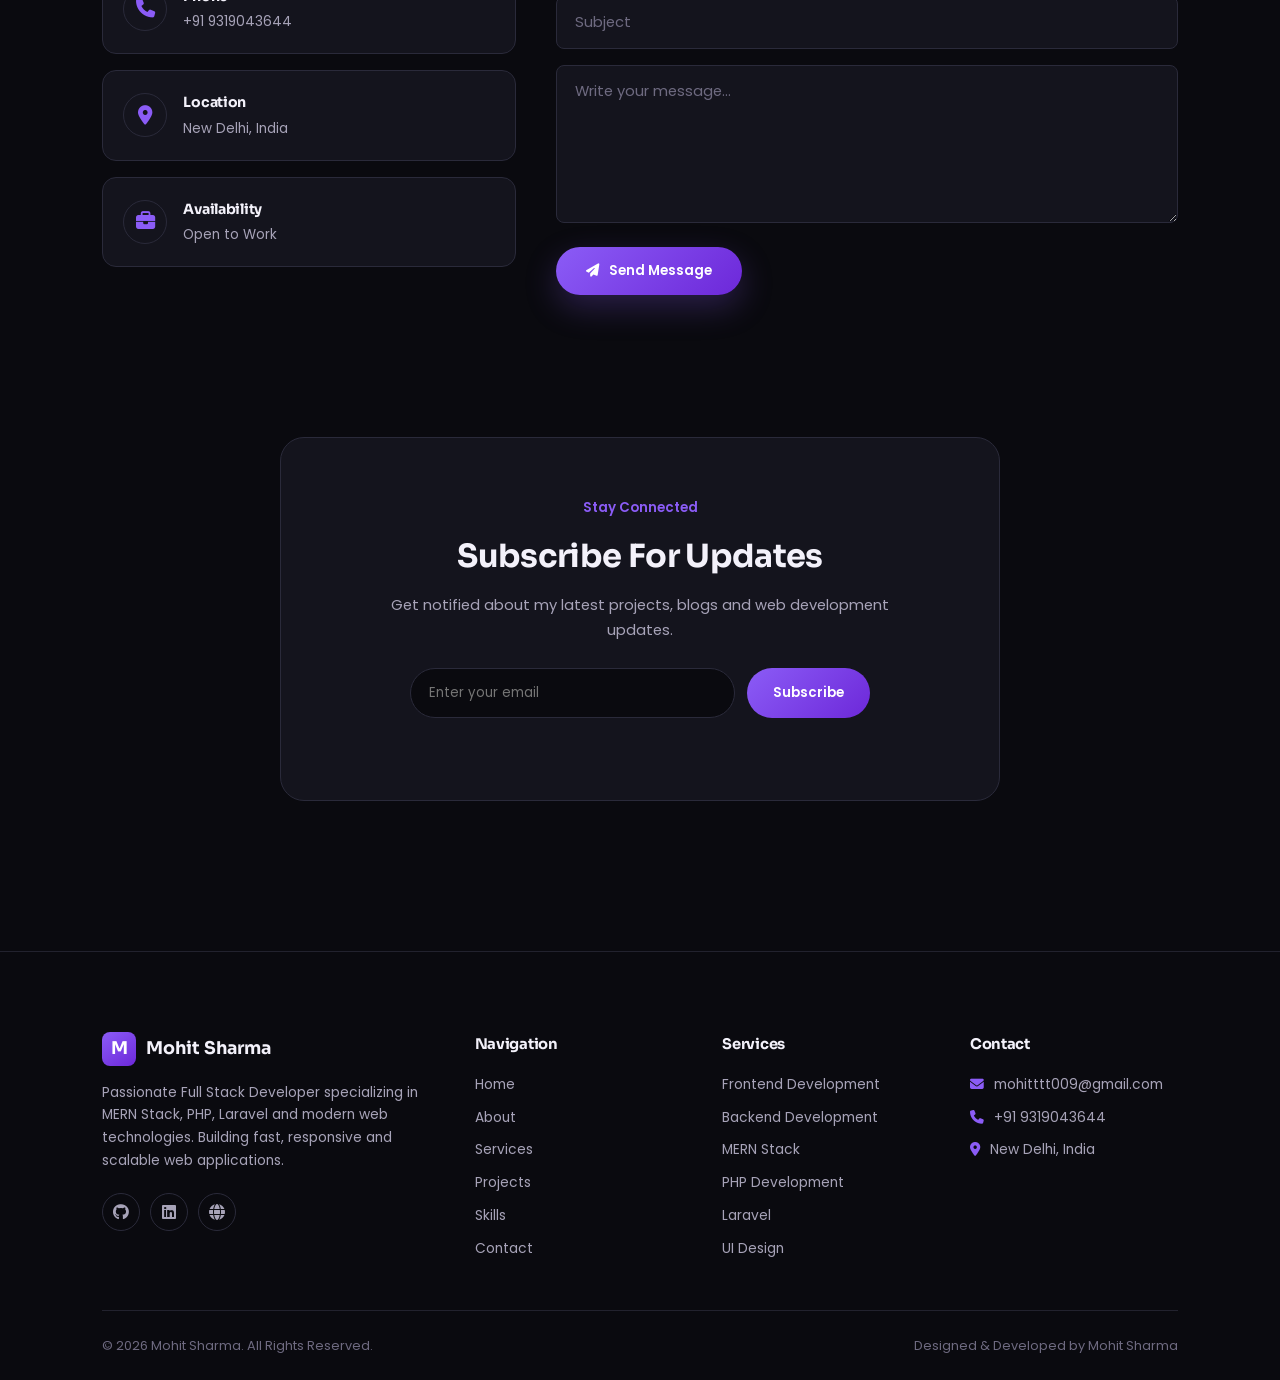
==== commit 4d6200b7: "Refactor code structure for improved readability and maintainability" ====
--- a/index.html
+++ b/index.html
@@ -172,7 +172,7 @@
 
         <div class="about-left" data-reveal>
             <div class="about-image">
-                <img src="asset/image.png" alt="Mohit Sharma working at a desk" loading="lazy">
+                <img src="asset/image2.png" alt="Mohit Sharma working at a desk" loading="lazy">
                 <div class="experience-card">
                     <h2>1+</h2>
                     <span>Years Experience</span>
